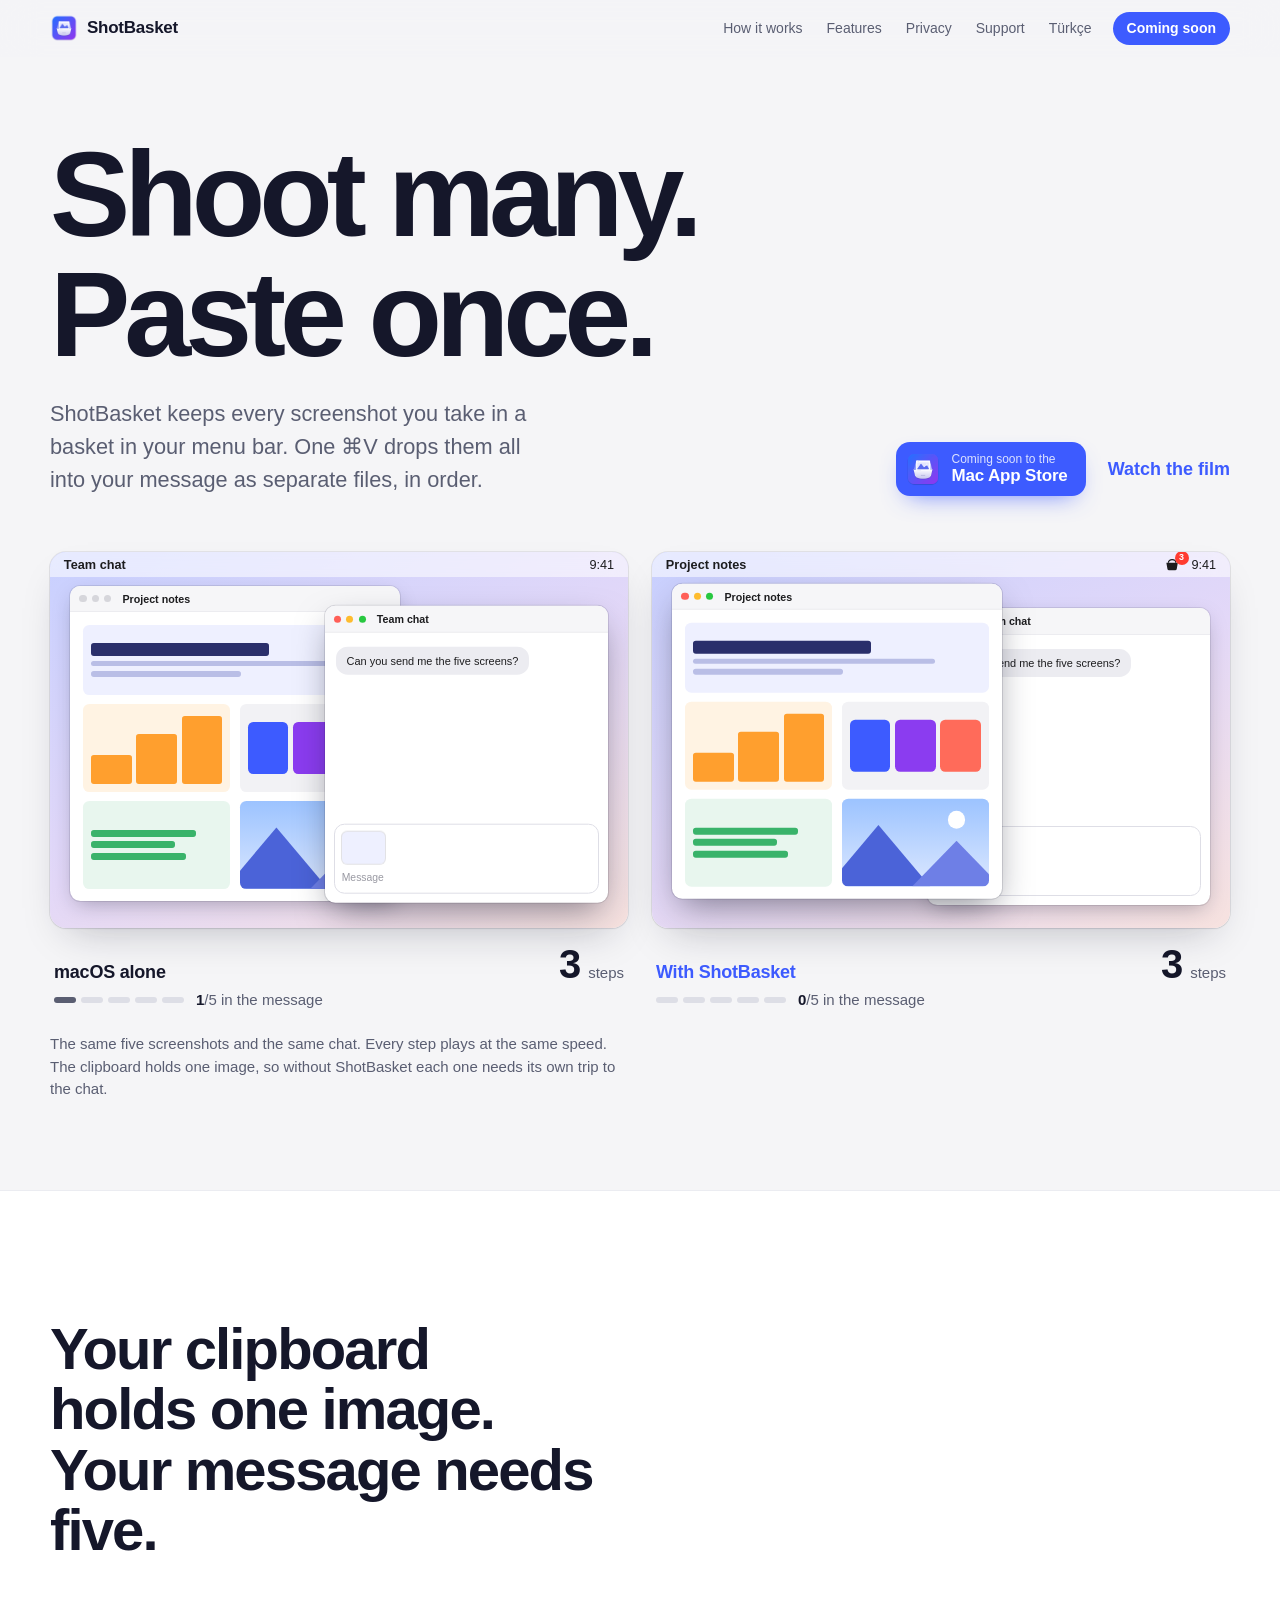
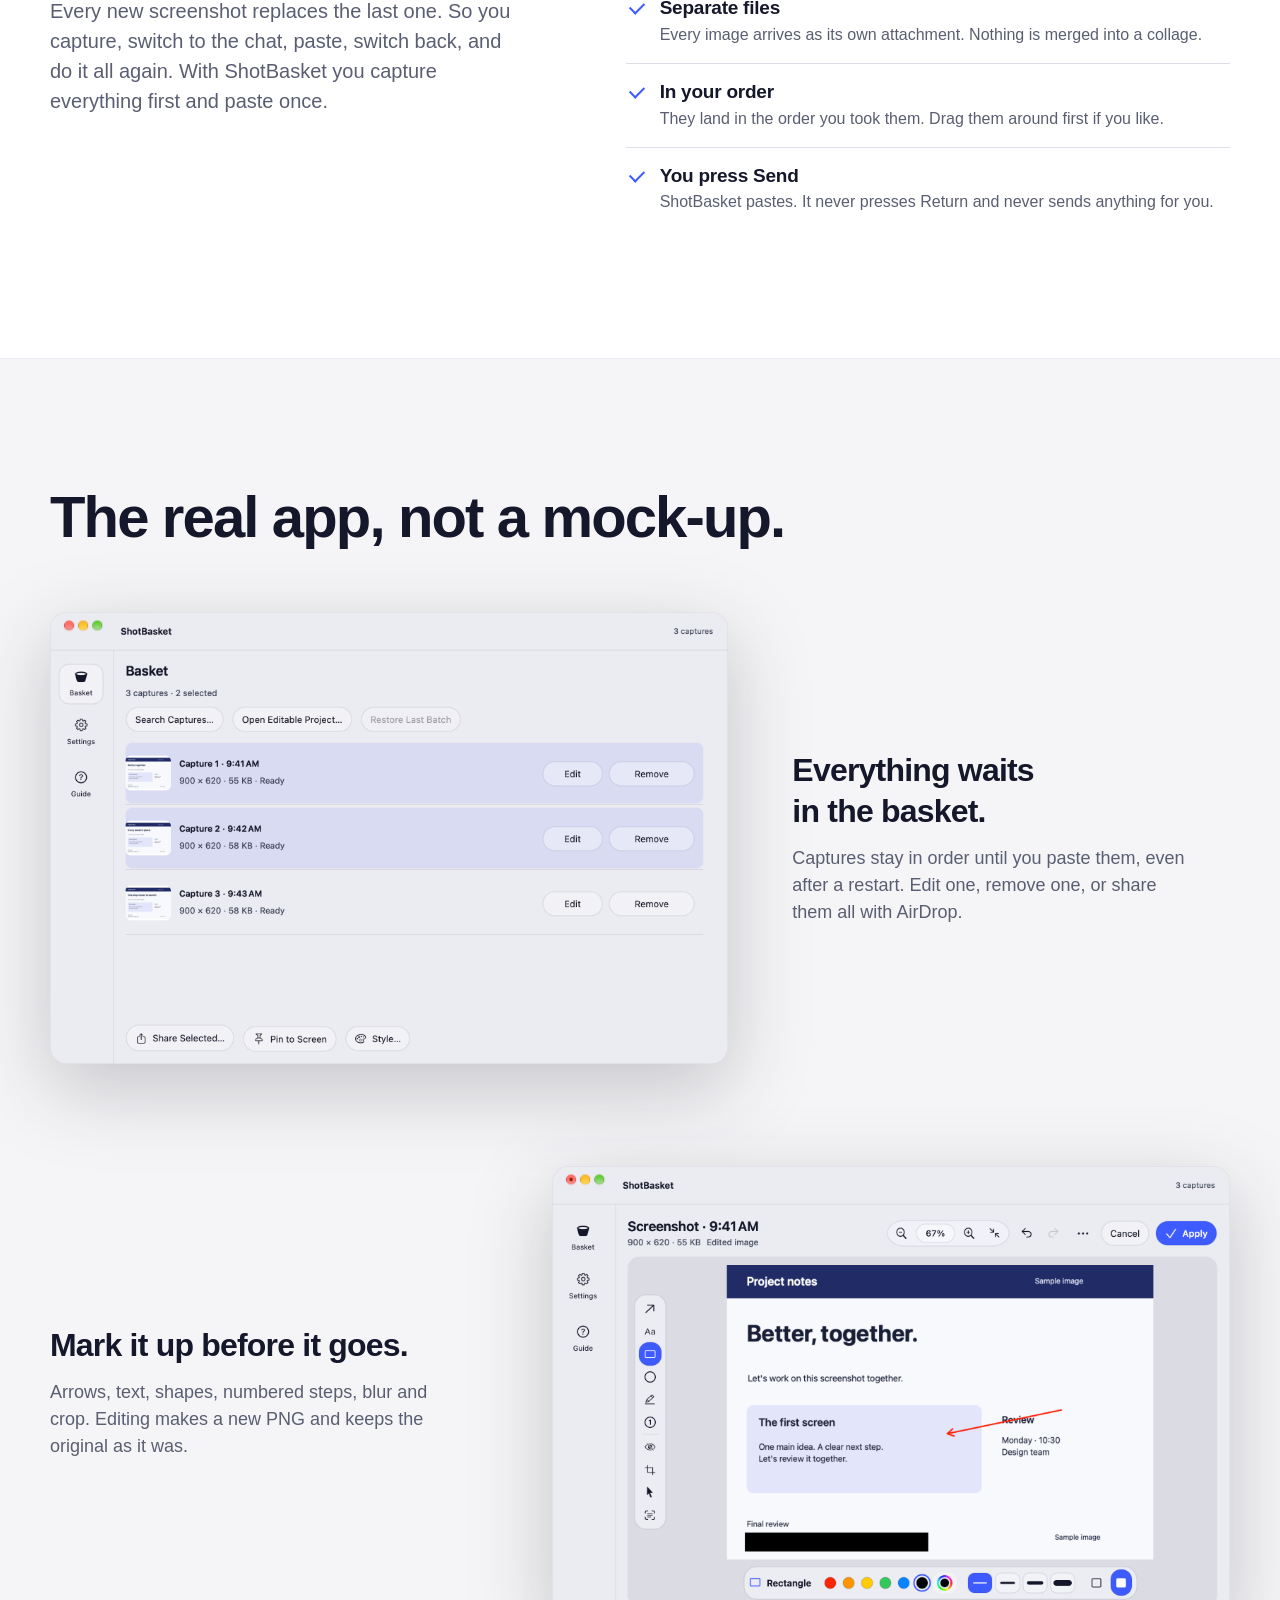
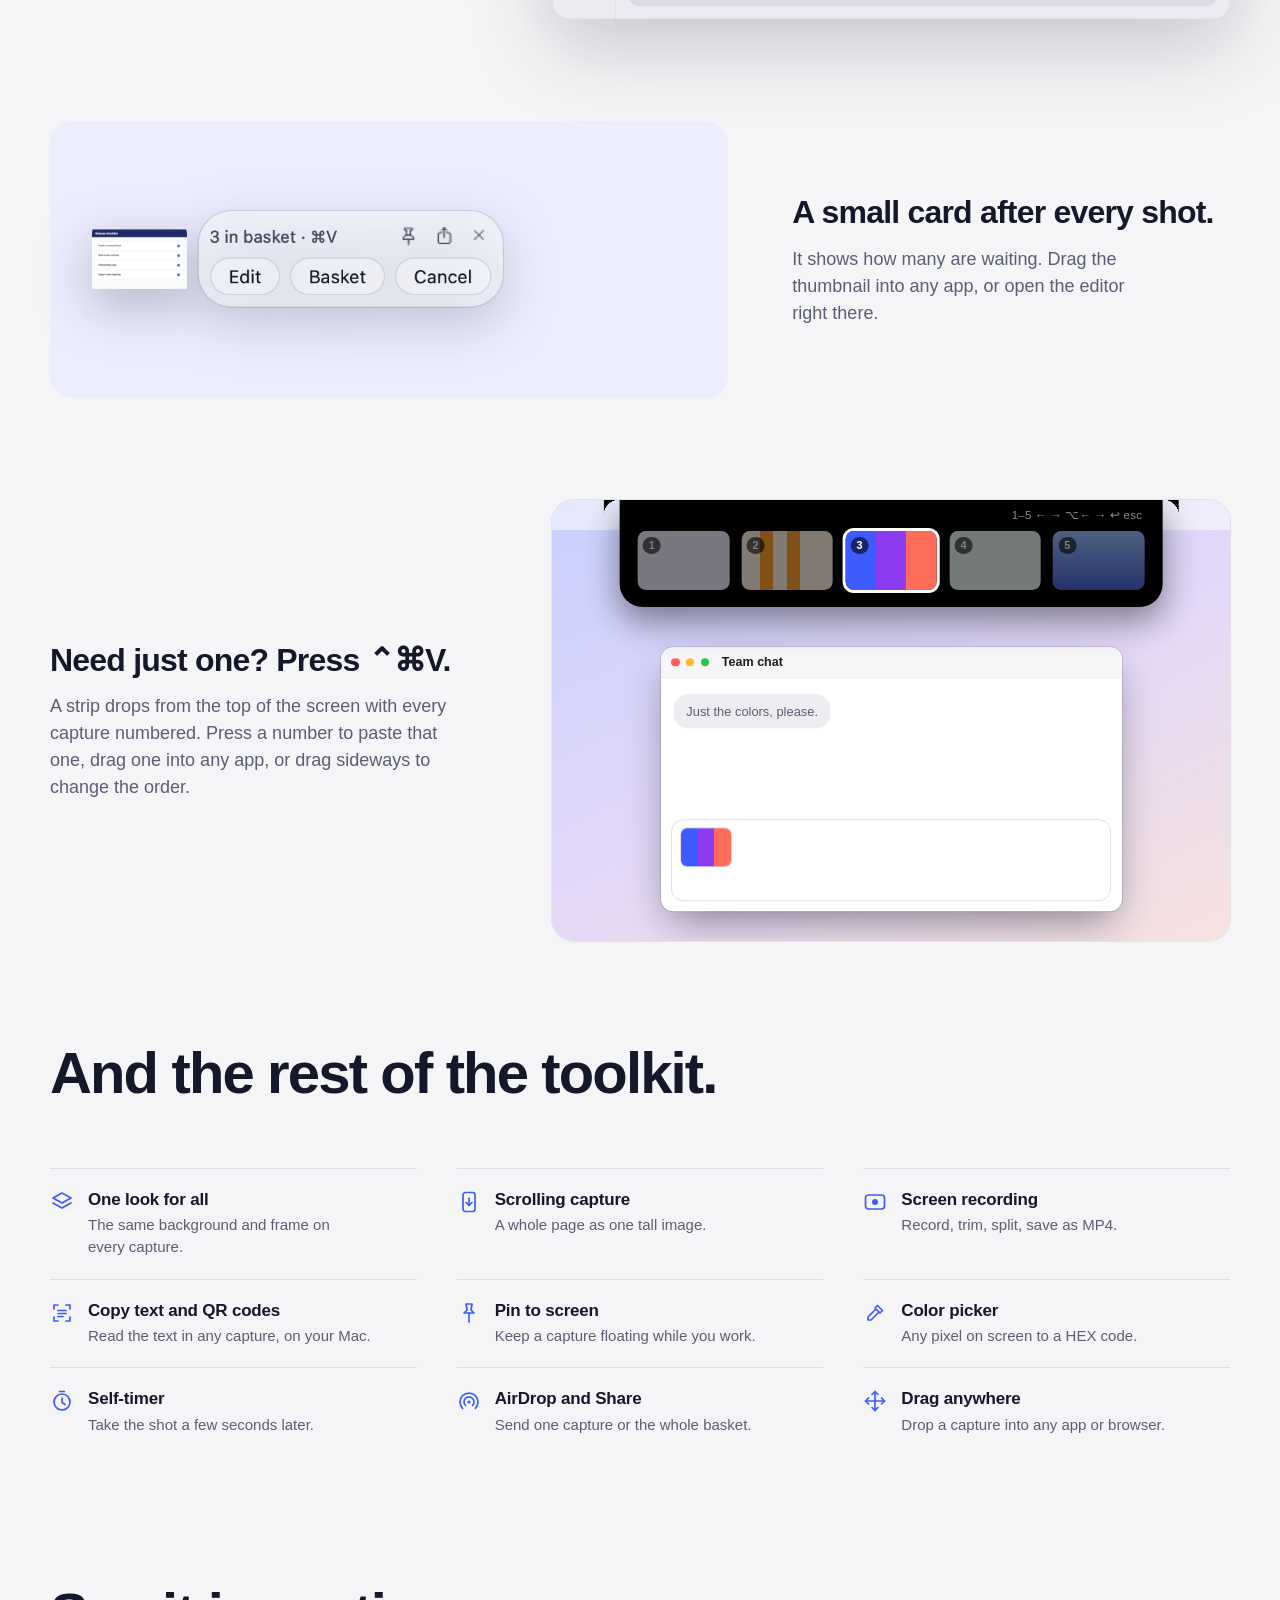
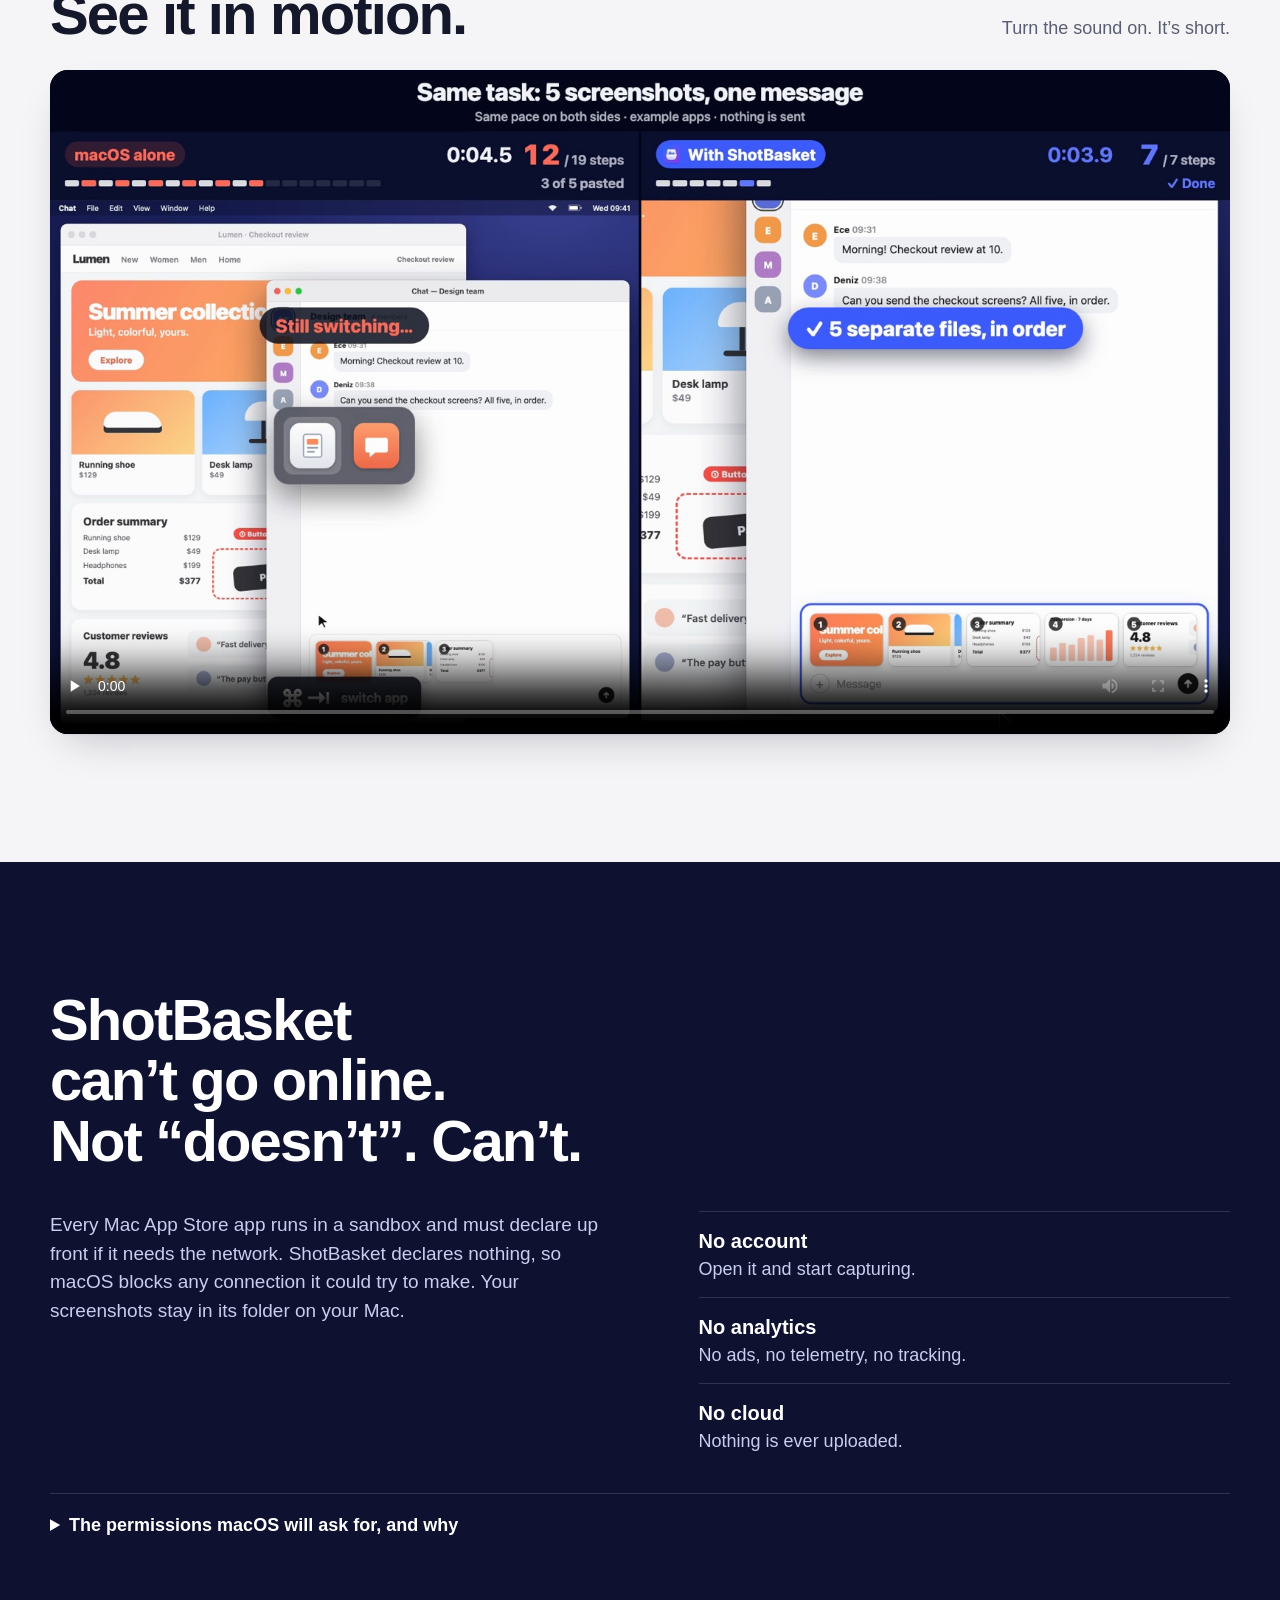
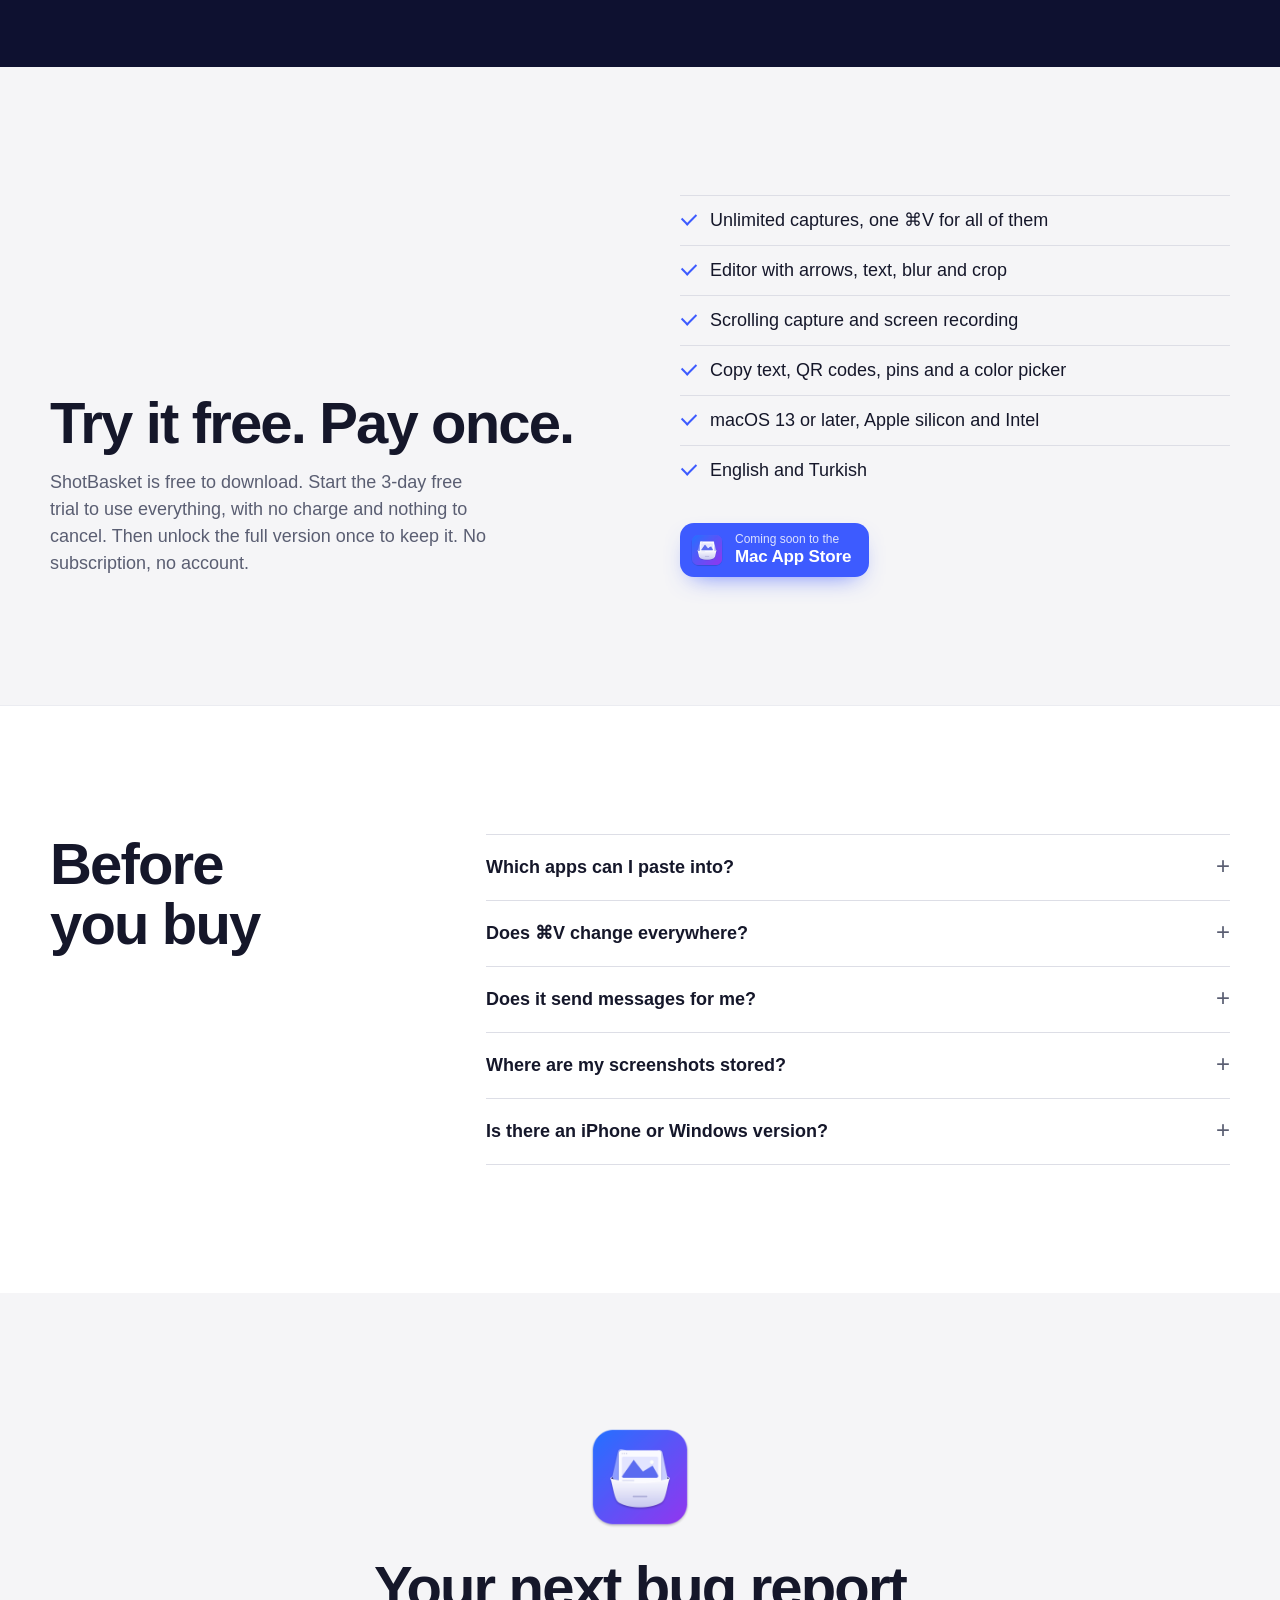
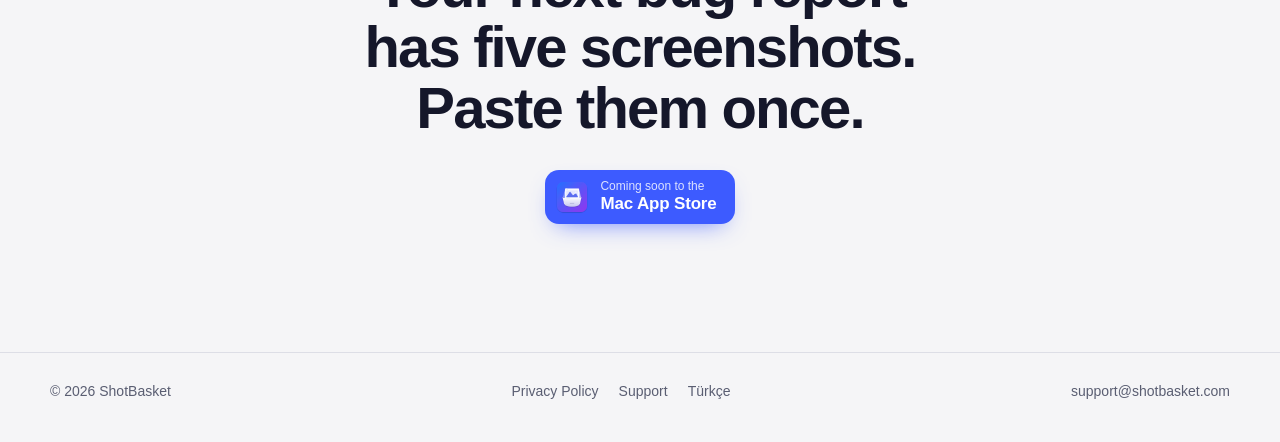
==== index.html @ b5633fd4 "Publish website from 78abded" ====
<!doctype html>
<html lang="en">
<head>
<meta charset="utf-8">
<meta name="viewport" content="width=device-width, initial-scale=1, viewport-fit=cover">
<title>ShotBasket for Mac</title>
<meta name="description" content="Collect screenshots on your Mac, then paste them all as separate files with one ⌘V.">
<meta name="theme-color" content="#F5F5F7">
<link rel="alternate" hreflang="en" href="https://shotbasket.com/">
<link rel="alternate" hreflang="tr" href="https://shotbasket.com/tr/">
<meta property="og:title" content="ShotBasket: shoot many, paste once">
<meta property="og:description" content="Collect screenshots on your Mac, then paste them all as separate files with one ⌘V.">
<meta property="og:image" content="https://shotbasket.com/assets/og-en.jpg">
<meta property="og:url" content="https://shotbasket.com/">
<meta name="twitter:card" content="summary_large_image">
<link rel="icon" href="assets/favicon.png">
<link rel="apple-touch-icon" href="assets/apple-touch-icon.png">
<link rel="stylesheet" href="assets/site.css">
<link rel="stylesheet" href="assets/race.css">
</head>
<body class="home">
<a class="skip" href="#main">Skip to content</a>
<header class="top">
  <div class="wrap">
    <a class="brand" href="./"><img src="assets/icon-256.png" alt="" width="30" height="30">ShotBasket</a>
    <nav aria-label="Main"><a class="opt" href="#race">How it works</a><a class="opt" href="#features">Features</a><a class="opt" href="#privacy">Privacy</a><a href="support.html">Support</a><a class="lang" href="tr/" hreflang="tr" lang="tr">Türkçe</a><a class="buy" href="#price">Coming soon</a></nav>
  </div>
</header>

<main id="main">
  <section class="hero">
    <div class="wrap hero-head">
      <h1><span>Shoot many.</span> <span>Paste once.</span></h1>
      <div class="hero-side">
        <p class="lede">ShotBasket keeps every screenshot you take in a basket in your menu bar. One ⌘V drops them all into your message as separate files, in order.</p>
        <div class="cta"><a class="store" href="#price"><img src="assets/icon-256.png" alt="" width="34" height="34"><span><small>Coming soon to the</small><b>Mac App Store</b></span></a><a class="film-link" href="#film" data-play-film>Watch the film</a></div>
      </div>
    </div>
    <div class="wrap">
      <div class="race" id="race" role="img" aria-label="Five screenshots into one message, side by side: macOS alone 19 steps, With ShotBasket 7 steps." data-strings="{&quot;steps&quot;: &quot;steps&quot;, &quot;in_msg&quot;: &quot;in the message&quot;, &quot;done&quot;: &quot;Done&quot;}">
      <div class="lane mac" data-side="mac">
        <div class="desk" aria-hidden="true">
          <div class="mbar"><b data-app>Project notes</b><span class="tray"><span>9:41</span></span></div>
          <div class="win src front"><div class="tb"><i></i><i></i><i></i><span>Project notes</span></div><div class="regions"><div class="rg r1"><i></i><i></i><i></i></div><div class="rg r2"><i></i><i></i><i></i></div><div class="rg r3"><i></i><i></i><i></i></div><div class="rg r4"><i></i><i></i><i></i></div><div class="rg r5"><i></i><i></i><i></i></div></div><span class="sel"></span></div>
          <div class="win chat"><div class="tb"><i></i><i></i><i></i><span>Team chat</span></div><p class="bub">Can you send me the five screens?</p><div class="comp"><div class="atts"></div><span class="ph">Message</span></div></div>
          <kbd class="hud"></kbd>
        </div>
        <div class="meta"><h3>macOS alone</h3><p class="cnt"><b>0</b> steps</p><p class="prog"><span class="dots"><i></i><i></i><i></i><i></i><i></i></span><span><b>0</b>/5 in the message</span></p></div>
      </div>
      <div class="lane sb" data-side="sb">
        <div class="desk" aria-hidden="true">
          <div class="mbar"><b data-app>Project notes</b><span class="tray"><span class="bk"><svg viewBox="0 0 24 24" aria-hidden="true"><path d="M3.5 8.5h17l-1.6 9.2a2.5 2.5 0 0 1-2.5 2.1H7.6a2.5 2.5 0 0 1-2.5-2.1z" fill="currentColor"/><path d="M6.5 8.5c0-2.6 2.5-4.5 5.5-4.5s5.5 1.9 5.5 4.5" fill="none" stroke="currentColor" stroke-width="1.8"/></svg><i>0</i></span><span>9:41</span></span></div>
          <div class="win src front"><div class="tb"><i></i><i></i><i></i><span>Project notes</span></div><div class="regions"><div class="rg r1"><i></i><i></i><i></i></div><div class="rg r2"><i></i><i></i><i></i></div><div class="rg r3"><i></i><i></i><i></i></div><div class="rg r4"><i></i><i></i><i></i></div><div class="rg r5"><i></i><i></i><i></i></div></div><span class="sel"></span></div>
          <div class="win chat"><div class="tb"><i></i><i></i><i></i><span>Team chat</span></div><p class="bub">Can you send me the five screens?</p><div class="comp"><div class="atts"></div><span class="ph">Message</span></div></div>
          <kbd class="hud"></kbd>
        </div>
        <div class="meta"><h3>With ShotBasket</h3><p class="cnt"><b>0</b> steps</p><p class="prog"><span class="dots"><i></i><i></i><i></i><i></i><i></i></span><span><b>0</b>/5 in the message</span></p></div>
      </div>
    </div>
    <div class="race-foot"><p>The same five screenshots and the same chat. Every step plays at the same speed. The clipboard holds one image, so without ShotBasket each one needs its own trip to the chat.</p><button type="button" class="replay" hidden>Play again</button></div>
    </div>
  </section>

  <section class="why" id="why">
    <div class="wrap">
      <h2>Your clipboard holds one image.<br>Your message needs five.</h2>
      <div class="why-body"><p class="intro">Every new screenshot replaces the last one. So you capture, switch to the chat, paste, switch back, and do it all again. With ShotBasket you capture everything first and paste once.</p><ul class="facts"><li><h3>Separate files</h3><p>Every image arrives as its own attachment. Nothing is merged into a collage.</p></li><li><h3>In your order</h3><p>They land in the order you took them. Drag them around first if you like.</p></li><li><h3>You press Send</h3><p>ShotBasket pastes. It never presses Return and never sends anything for you.</p></li></ul></div>
    </div>
  </section>

  <section class="app" id="features">
    <div class="wrap">
      <h2>The real app, not a mock-up.</h2>
      <div class="row row-basket"><figure><picture><source srcset="assets/ui/basket-en-dark.png" media="(prefers-color-scheme: dark)"><img src="assets/ui/basket-en.png" alt="The ShotBasket basket window with three captures" width="1920" height="1280" loading="lazy"></picture></figure><div><h3>Everything waits in the basket.</h3><p>Captures stay in order until you paste them, even after a restart. Edit one, remove one, or share them all with AirDrop.</p></div></div><div class="row row-editor"><figure><picture><source srcset="assets/ui/editor-en-dark.png" media="(prefers-color-scheme: dark)"><img src="assets/ui/editor-en.png" alt="The ShotBasket editor with a red arrow and a blacked-out line" width="1920" height="1280" loading="lazy"></picture></figure><div><h3>Mark it up before it goes.</h3><p>Arrows, text, shapes, numbered steps, blur and crop. Editing makes a new PNG and keeps the original as it was.</p></div></div><div class="row row-card"><figure><picture><source srcset="assets/ui/card-en-dark.png" media="(prefers-color-scheme: dark)"><img src="assets/ui/card-en.png" alt="The card ShotBasket shows after a capture" width="600" height="176" loading="lazy"></picture></figure><div><h3>A small card after every shot.</h3><p>It shows how many are waiting. Drag the thumbnail into any app, or open the editor right there.</p></div></div><div class="row row-notch"><figure><div class="notch-scene" aria-hidden="true"><div class="nbar"></div><div class="win chat front nchat"><div class="tb"><i></i><i></i><i></i><span>Team chat</span></div><p class="bub">Just the colors, please.</p><div class="comp"><div class="atts"><span class="att a3"></span></div><span class="ph">&nbsp;</span></div></div><div class="strip"><span class="hint">1–5 ← → ⌥← → ↩ esc</span><div class="nrow"><span class="nt n1"><b>1</b></span><span class="nt n2"><b>2</b></span><span class="nt n3"><b>3</b></span><span class="nt n4"><b>4</b></span><span class="nt n5"><b>5</b></span></div></div></div></figure><div><h3>Need just one? Press ⌃⌘V.</h3><p>A strip drops from the top of the screen with every capture numbered. Press a number to paste that one, drag one into any app, or drag sideways to change the order.</p></div></div>
      <h2 class="kit-h">And the rest of the toolkit.</h2>
      <ul class="kit"><li><svg viewBox="0 0 24 24" fill="none" stroke="currentColor" stroke-width="1.7" stroke-linecap="round" stroke-linejoin="round" aria-hidden="true"><path d="M12 3l9 5-9 5-9-5z"/><path d="M3 13l9 5 9-5"/></svg><div><h3>One look for all</h3><p>The same background and frame on every capture.</p></div></li><li><svg viewBox="0 0 24 24" fill="none" stroke="currentColor" stroke-width="1.7" stroke-linecap="round" stroke-linejoin="round" aria-hidden="true"><rect x="6" y="2.5" width="12" height="19" rx="2.5"/><path d="M12 8v7"/><path d="M9 12.5l3 3 3-3"/></svg><div><h3>Scrolling capture</h3><p>A whole page as one tall image.</p></div></li><li><svg viewBox="0 0 24 24" fill="none" stroke="currentColor" stroke-width="1.7" stroke-linecap="round" stroke-linejoin="round" aria-hidden="true"><rect x="2.5" y="5" width="19" height="14" rx="3"/><circle cx="12" cy="12" r="3" fill="currentColor" stroke="none"/></svg><div><h3>Screen recording</h3><p>Record, trim, split, save as MP4.</p></div></li><li><svg viewBox="0 0 24 24" fill="none" stroke="currentColor" stroke-width="1.7" stroke-linecap="round" stroke-linejoin="round" aria-hidden="true"><path d="M4 8V4h4"/><path d="M16 4h4v4"/><path d="M20 16v4h-4"/><path d="M8 20H4v-4"/><path d="M8 9.5h8"/><path d="M8 12.5h8"/><path d="M8 15.5h5"/></svg><div><h3>Copy text and QR codes</h3><p>Read the text in any capture, on your Mac.</p></div></li><li><svg viewBox="0 0 24 24" fill="none" stroke="currentColor" stroke-width="1.7" stroke-linecap="round" stroke-linejoin="round" aria-hidden="true"><path d="M9 3h6l-1 6 3 3H7l3-3z"/><path d="M12 12v9"/></svg><div><h3>Pin to screen</h3><p>Keep a capture floating while you work.</p></div></li><li><svg viewBox="0 0 24 24" fill="none" stroke="currentColor" stroke-width="1.7" stroke-linecap="round" stroke-linejoin="round" aria-hidden="true"><path d="M14.5 4.5l5 5-2.5 2.5-5-5z"/><path d="M12.5 8.5L5 16v3h3l7.5-7.5"/></svg><div><h3>Color picker</h3><p>Any pixel on screen to a HEX code.</p></div></li><li><svg viewBox="0 0 24 24" fill="none" stroke="currentColor" stroke-width="1.7" stroke-linecap="round" stroke-linejoin="round" aria-hidden="true"><circle cx="12" cy="13" r="8"/><path d="M12 9v4.5l3 2"/><path d="M9.5 2.5h5"/></svg><div><h3>Self-timer</h3><p>Take the shot a few seconds later.</p></div></li><li><svg viewBox="0 0 24 24" fill="none" stroke="currentColor" stroke-width="1.7" stroke-linecap="round" stroke-linejoin="round" aria-hidden="true"><circle cx="12" cy="13" r="1.6" fill="currentColor" stroke="none"/><path d="M8.5 16.5a5 5 0 1 1 7 0"/><path d="M5.6 19.4a9 9 0 1 1 12.8 0"/></svg><div><h3>AirDrop and Share</h3><p>Send one capture or the whole basket.</p></div></li><li><svg viewBox="0 0 24 24" fill="none" stroke="currentColor" stroke-width="1.7" stroke-linecap="round" stroke-linejoin="round" aria-hidden="true"><path d="M12 2.5v19"/><path d="M2.5 12h19"/><path d="M9 5.5l3-3 3 3"/><path d="M9 18.5l3 3 3-3"/><path d="M5.5 9l-3 3 3 3"/><path d="M18.5 9l3 3-3 3"/></svg><div><h3>Drag anywhere</h3><p>Drop a capture into any app or browser.</p></div></li></ul>
    </div>
  </section>

  <section class="film" id="film">
    <div class="wrap">
      <div class="film-head"><h2>See it in motion.</h2><p>Turn the sound on. It’s short.</p></div>
      <div class="screen"><video controls playsinline preload="none" poster="assets/video/poster-en.jpg"><source src="assets/video/promo-en.mp4" type="video/mp4"></video></div>
    </div>
  </section>

  <section class="privacy" id="privacy">
    <div class="wrap">
      <h2>ShotBasket can’t go online.<br>Not “doesn’t”. Can’t.</h2>
      <div class="privacy-body"><p>Every Mac App Store app runs in a sandbox and must declare up front if it needs the network. ShotBasket declares nothing, so macOS blocks any connection it could try to make. Your screenshots stay in its folder on your Mac.</p><ul><li><b>No account</b>Open it and start capturing.</li><li><b>No analytics</b>No ads, no telemetry, no tracking.</li><li><b>No cloud</b>Nothing is ever uploaded.</li></ul>
      <details class="perms"><summary>The permissions macOS will ask for, and why</summary><dl><div><dt>Screen Recording</dt><dd>To take screenshots and screen recordings. Newer macOS versions call it Screen &amp; System Audio Recording.</dd></div><div><dt>Accessibility</dt><dd>For the capture shortcuts and for pasting the basket with ⌘V. On macOS 27 it is called Device Control and Data Access.</dd></div><div><dt>Microphone (optional)</dt><dd>Only if you want your voice in a screen recording.</dd></div></dl></details></div>
    </div>
  </section>

  <section class="price" id="price">
    <div class="wrap">
      <div class="price-main"><h2>Try it free. Pay once.</h2><p>ShotBasket is free to download. Start the 3-day free trial to use everything, with no charge and nothing to cancel. Then unlock the full version once to keep it. No subscription, no account.</p></div>
      <div class="price-side"><ul><li>Unlimited captures, one ⌘V for all of them</li><li>Editor with arrows, text, blur and crop</li><li>Scrolling capture and screen recording</li><li>Copy text, QR codes, pins and a color picker</li><li>macOS 13 or later, Apple silicon and Intel</li><li>English and Turkish</li></ul><a class="store" href="#main"><img src="assets/icon-256.png" alt="" width="34" height="34"><span><small>Coming soon to the</small><b>Mac App Store</b></span></a></div>
    </div>
  </section>

  <section class="faq">
    <div class="wrap">
      <h2>Before you buy</h2>
      <div class="qs"><details><summary>Which apps can I paste into?</summary><p>Any app or web page that accepts files when you paste: mail, chat apps, notes, issue trackers and most upload fields. Each app decides how it shows the files.</p></details><details><summary>Does ⌘V change everywhere?</summary><p>Only while screenshots are waiting in the basket. When the basket is empty, or when you pause ShotBasket from the menu bar, ⌘V is the normal Mac paste.</p></details><details><summary>Does it send messages for me?</summary><p>No. ShotBasket pastes the files into the field you clicked. It never presses Return and never sends anything.</p></details><details><summary>Where are my screenshots stored?</summary><p>In ShotBasket’s own folder on your Mac. A capture that leaves the basket is deleted after the delay you choose, never sooner than ten minutes. Turn on Save Screenshots to Folder to keep permanent copies.</p></details><details><summary>Is there an iPhone or Windows version?</summary><p>No. ShotBasket is made for the Mac.</p></details></div>
    </div>
  </section>

  <section class="end">
    <div class="wrap">
      <img src="assets/icon-512.png" alt="" width="96" height="96">
      <h2>Your next bug report has five screenshots. Paste them once.</h2>
      <a class="store" href="#price"><img src="assets/icon-256.png" alt="" width="34" height="34"><span><small>Coming soon to the</small><b>Mac App Store</b></span></a>
    </div>
  </section>
</main>

<footer>
  <div class="wrap">
    <span>© 2026 ShotBasket</span>
    <nav aria-label="Footer"><a href="privacy.html">Privacy Policy</a><a href="support.html">Support</a><a href="tr/" hreflang="tr" lang="tr">Türkçe</a></nav>
    <span class="mail">support@shotbasket.com</span>
  </div>
</footer>
<script src="assets/site.js"></script>
<!-- Cloudflare Web Analytics: cookieless visit counts for shotbasket.com only (the app makes no network connections). --><script type='module' src='https://static.cloudflareinsights.com/beacon.min.js' data-cf-beacon='{"token": "ce210151caec4ec6bde73e7bf7ab0411"}'></script>
</body>
</html>
---- assets/site.css ----
/* ShotBasket site. macOS-native: system type, window-gray paper, one indigo accent. The race is the loud part; the rest stays quiet. */
:root {
  --paper: #F5F5F7; --white: #FFFFFF; --raised: #FFFFFF; --line: #DDDEE6; --line-2: #EBECF1;
  --ink: #15172A; --ink-2: #5A5E72; --indigo: #3D5BFF; --indigo-2: #2B45E0; --violet: #8B3CF0; --coral: #E5483B; --green-ok: #1F9D55;
  --tint: #ECEEFF; --night: #0E1130; --night-ink: #C9CDF0;
  --shadow: 0 1px 2px rgba(21,23,42,.06), 0 18px 40px -18px rgba(21,23,42,.28);
  --font: -apple-system, BlinkMacSystemFont, "SF Pro Text", "Segoe UI", Roboto, "Helvetica Neue", Arial, sans-serif;
  --display: -apple-system, BlinkMacSystemFont, "SF Pro Display", "Segoe UI", Roboto, "Helvetica Neue", Arial, sans-serif;
  color-scheme: light dark;
}
@media (prefers-color-scheme: dark) {
  :root:not([data-theme="light"]) {
    --paper: #0F1020; --white: #15172B; --raised: #1B1E36; --line: #2C2F4A; --line-2: #22253D;
    --ink: #F2F3FA; --ink-2: #A3A7C2; --indigo: #6177FF; --indigo-2: #7A8CFF; --tint: #1E2350; --night: #090B22; --night-ink: #B9BEE6;
    --shadow: 0 1px 2px rgba(0,0,0,.4), 0 18px 40px -18px rgba(0,0,0,.7);
  }
}
:root[data-theme="dark"] {
  --paper: #0F1020; --white: #15172B; --raised: #1B1E36; --line: #2C2F4A; --line-2: #22253D;
  --ink: #F2F3FA; --ink-2: #A3A7C2; --indigo: #6177FF; --indigo-2: #7A8CFF; --tint: #1E2350; --night: #090B22; --night-ink: #B9BEE6;
}
* { box-sizing: border-box; }
html { scroll-behavior: smooth; -webkit-text-size-adjust: 100%; }
body { margin: 0; background: var(--paper); color: var(--ink); font: 400 18px/1.5 var(--font); -webkit-font-smoothing: antialiased; }
img, video { display: block; max-width: 100%; height: auto; }
a { color: inherit; }
h1, h2, h3 { margin: 0; font-family: var(--display); text-wrap: balance; }
h2 { font-size: clamp(34px, 4.6vw, 58px); line-height: 1.04; letter-spacing: -.032em; font-weight: 700; }
h3 { font-size: 19px; line-height: 1.3; letter-spacing: -.012em; font-weight: 650; }
p { margin: 0; text-wrap: pretty; }
kbd { font: inherit; }
:focus-visible { outline: 3px solid var(--indigo); outline-offset: 3px; border-radius: 8px; }
.wrap { width: min(1180px, 100% - 32px); margin-inline: auto; }
.skip { position: absolute; left: -999px; top: 8px; background: var(--ink); color: var(--paper); padding: 8px 14px; border-radius: 8px; z-index: 50; }
.skip:focus { left: 16px; }
section { padding: clamp(72px, 10vw, 128px) 0; }

/* Header: a quiet toolbar */
.top { position: sticky; top: 0; z-index: 20; background: color-mix(in srgb, var(--paper) 82%, transparent); backdrop-filter: saturate(1.6) blur(18px); -webkit-backdrop-filter: saturate(1.6) blur(18px); border-bottom: 1px solid transparent; transition: border-color .2s; }
.top.scrolled { border-bottom-color: var(--line); }
.top .wrap { display: flex; align-items: center; justify-content: space-between; height: 56px; gap: 16px; }
.brand { display: flex; align-items: center; gap: 9px; font: 650 17px var(--display); letter-spacing: -.015em; text-decoration: none; }
.brand img { width: 28px; height: 28px; }
.top nav { display: flex; align-items: center; gap: 2px; font-size: 14px; }
.top nav a { text-decoration: none; padding: 6px 11px; border-radius: 8px; color: var(--ink-2); }
.top nav a:hover, .top nav a[aria-current] { color: var(--ink); background: var(--line-2); }
.top nav .buy { background: var(--indigo); color: #fff; font-weight: 600; margin-left: 8px; padding-inline: 14px; border-radius: 999px; white-space: nowrap; }
.top nav .buy:hover { background: var(--indigo-2); color: #fff; }

/* Store button: the one filled control on the page */
.store { display: inline-flex; align-items: center; gap: 10px; background: var(--indigo); color: #fff; text-decoration: none; padding: 9px 18px 9px 9px; border-radius: 14px; box-shadow: 0 10px 24px -12px color-mix(in srgb, var(--indigo) 80%, transparent); transition: background .15s, transform .15s; }
.store:hover { background: var(--indigo-2); transform: translateY(-1px); }
.store img { width: 36px; height: 36px; }
.store span { display: grid; line-height: 1.15; text-align: left; }
.store small { font-size: 12px; opacity: .82; }
.store b { font-size: 17px; font-weight: 650; letter-spacing: -.01em; }
.store em { font-style: normal; font-weight: 700; background: rgba(255,255,255,.18); padding: 6px 10px; border-radius: 9px; margin-left: 6px; }

/* Hero */
.hero { padding: clamp(40px, 6vw, 80px) 0 clamp(56px, 7vw, 96px); }
.hero-head { display: grid; grid-template-columns: 1fr auto; gap: 24px 56px; align-items: end; margin-bottom: clamp(32px, 4.5vw, 56px); }
.hero h1 { grid-column: 1 / -1; font-size: clamp(56px, 9.4vw, 136px); line-height: 1.0; letter-spacing: -.05em; font-weight: 800; }
.hero h1 span { display: block; }
.hero-side { display: contents; }
.lede { font-size: clamp(18px, 1.7vw, 22px); color: var(--ink-2); max-width: 40ch; }
.cta { display: flex; flex-wrap: wrap; align-items: center; justify-content: flex-end; gap: 14px 22px; }
.film-link { font-weight: 600; color: var(--indigo); text-decoration: none; }
.film-link:hover { text-decoration: underline; }

/* Why */
.why { background: var(--white); border-block: 1px solid var(--line-2); }
.why h2 { max-width: 20ch; }
.why-body { display: grid; grid-template-columns: 1fr 1.2fr; gap: 32px 72px; margin-top: 36px; }
.why .intro { font-size: 20px; color: var(--ink-2); max-width: 42ch; }
.facts { list-style: none; margin: 0; padding: 0; }
.facts li { padding: 16px 0 16px 34px; border-top: 1px solid var(--line); position: relative; }
.facts li:first-child { border-top: 0; padding-top: 0; }
.facts li::before { content: ""; position: absolute; left: 4px; top: 22px; width: 12px; height: 7px; border-left: 2.5px solid var(--indigo); border-bottom: 2.5px solid var(--indigo); transform: rotate(-45deg); }
.facts li:first-child::before { top: 6px; }
.facts p { color: var(--ink-2); font-size: 16px; margin-top: 2px; }

/* App rows */
.app h2 { margin-bottom: clamp(36px, 5vw, 64px); }
.row { display: grid; grid-template-columns: 1.55fr 1fr; gap: 28px 64px; align-items: center; margin-bottom: clamp(56px, 8vw, 104px); }
.row:nth-of-type(even) { grid-template-columns: 1fr 1.55fr; }
.row:nth-of-type(even) figure { order: 2; }
.row figure { margin: 0; }
.row img { border-radius: 12px; filter: drop-shadow(0 24px 40px rgba(21,23,42,.22)); }
.row-card figure { background: var(--tint); border-radius: 22px; padding: clamp(40px, 6vw, 84px) 24px; display: grid; place-items: center; }
.row-card img { width: min(100%, 420px); border-radius: 0; filter: drop-shadow(0 16px 26px rgba(21,23,42,.28)); }
.row h3 { font-size: clamp(24px, 2.5vw, 32px); letter-spacing: -.025em; font-weight: 700; margin-bottom: 12px; }
.row p { color: var(--ink-2); max-width: 40ch; }
.kit-h { margin: clamp(24px, 4vw, 48px) 0 32px; }
.kit { list-style: none; padding: 0; margin: 0; display: grid; grid-template-columns: repeat(3, 1fr); column-gap: 40px; }
.kit li { display: flex; gap: 14px; padding: 20px 0; border-top: 1px solid var(--line); }
.kit svg { flex: none; width: 24px; height: 24px; color: var(--indigo); margin-top: 1px; }
.kit h3 { font-size: 17px; margin-bottom: 3px; }
.kit p { font-size: 15px; color: var(--ink-2); }

/* Film */
.film { padding-top: 0; }
.film-head { display: flex; flex-wrap: wrap; justify-content: space-between; align-items: baseline; gap: 12px 32px; margin-bottom: 26px; }
.film-head p { color: var(--ink-2); }
.screen { border-radius: 18px; overflow: hidden; background: #0B0D22; box-shadow: var(--shadow); }
.screen video { width: 100%; aspect-ratio: 16 / 9; }

/* Privacy: the one dark band */
.privacy { background: var(--night); color: var(--night-ink); }
.privacy h2 { color: #fff; max-width: 22ch; }
.privacy-body { display: grid; grid-template-columns: 1.1fr 1fr; gap: 24px 64px; margin-top: 40px; }
.privacy-body > p { font-size: 19px; max-width: 52ch; }
.privacy ul { list-style: none; padding: 0; margin: 0; }
.privacy li { padding: 14px 0; border-top: 1px solid rgba(255,255,255,.14); }
.privacy li b { display: block; color: #fff; font-size: 20px; font-weight: 650; }
.perms { grid-column: 1 / -1; border-top: 1px solid rgba(255,255,255,.14); padding-top: 18px; }
.perms summary { cursor: pointer; font-weight: 650; color: #fff; }
.perms dl { display: grid; grid-template-columns: repeat(3, 1fr); gap: 24px; margin: 20px 0 0; }
.perms dt { font-weight: 650; color: #fff; }
.perms dd { margin: 4px 0 0; font-size: 15px; }

/* Price */
.price .wrap { display: grid; grid-template-columns: 1fr 1fr; gap: 40px 80px; align-items: end; }
.amount { font: 800 clamp(96px, 15vw, 196px)/.85 var(--display); letter-spacing: -.06em; color: var(--indigo); margin-bottom: 20px; }
.price-main h2 { margin-bottom: 16px; }
.price-main p:last-child { color: var(--ink-2); max-width: 44ch; }
.price-side ul { list-style: none; padding: 0; margin: 0 0 28px; }
.price-side li { padding: 11px 0 11px 30px; border-top: 1px solid var(--line); position: relative; }
.price-side li::before { content: ""; position: absolute; left: 2px; top: 17px; width: 12px; height: 7px; border-left: 2.5px solid var(--indigo); border-bottom: 2.5px solid var(--indigo); transform: rotate(-45deg); }
.fine { font-size: 14px; color: var(--ink-2); margin-top: 14px; }

/* FAQ */
.faq { background: var(--white); border-top: 1px solid var(--line-2); }
.faq .wrap { display: grid; grid-template-columns: 1fr 2fr; gap: 32px 64px; }
.qs details { border-top: 1px solid var(--line); }
.qs details:last-child { border-bottom: 1px solid var(--line); }
.qs summary { cursor: pointer; list-style: none; display: flex; justify-content: space-between; gap: 16px; padding: 19px 0; font-weight: 650; font-size: 18px; }
.qs summary::-webkit-details-marker { display: none; }
.qs summary::after { content: "+"; font-weight: 400; font-size: 24px; line-height: 1; color: var(--ink-2); transition: transform .2s; }
.qs details[open] summary::after { transform: rotate(45deg); }
.qs details p { padding: 0 0 20px; color: var(--ink-2); max-width: 62ch; }

/* End */
.end { text-align: center; }
.end .wrap > img { width: 112px; height: 112px; margin: 0 auto 24px; }
.end h2 { max-width: 20ch; margin: 0 auto 32px; }

/* Footer */
footer { border-top: 1px solid var(--line); padding: 28px 0 40px; font-size: 14px; color: var(--ink-2); }
footer .wrap { display: flex; flex-wrap: wrap; gap: 12px 28px; align-items: center; justify-content: space-between; }
footer nav { display: flex; gap: 20px; }
footer a { text-decoration: none; } footer a:hover { color: var(--ink); text-decoration: underline; }

/* Privacy and support pages */
.doc { padding: 56px 0 96px; }
.doc .wrap { max-width: 760px; }
.doc h1 { font-size: clamp(40px, 6vw, 64px); letter-spacing: -.045em; line-height: 1; font-weight: 800; }
.doc h2 { font-size: 26px; letter-spacing: -.02em; margin: 44px 0 10px; }
.doc h3 { margin: 28px 0 6px; }
.doc p, .doc li { color: var(--ink-2); }
.doc p + p { margin-top: 12px; }
.doc ul { padding-left: 22px; } .doc li { margin: 8px 0; }
.doc a { color: var(--indigo); }
.updated { margin-top: 14px; font-size: 17px; }
.summary { background: var(--tint); border-radius: 16px; padding: 20px 24px; margin-top: 28px; }
.summary p, .summary li { color: var(--ink); }
.contact { margin: 22px 0; }
.contact code { font: 600 19px var(--font); background: var(--white); border: 1px solid var(--line); padding: 10px 16px; border-radius: 12px; display: inline-block; }

@media (max-width: 900px) {
  .hero-head, .why-body, .row, .row:nth-of-type(even), .privacy-body, .price .wrap, .faq .wrap { grid-template-columns: 1fr; }
  .row:nth-of-type(even) figure { order: 0; }
  .cta { justify-content: flex-start; }
  .kit { grid-template-columns: 1fr 1fr; }
  .perms dl { grid-template-columns: 1fr; }
}
@media (max-width: 640px) {
  body { font-size: 17px; }
  .top nav .opt, .top nav .lang { display: none; }
  .kit { grid-template-columns: 1fr; }
}
@media (prefers-reduced-motion: reduce) { html { scroll-behavior: auto; } * { transition: none !important; animation: none !important; } }
---- assets/race.css ----
/* The race: two small Macs doing the same job. Sizes are in container units so each desk scales as one picture. */
.race { display: grid; grid-template-columns: 1fr 1fr; gap: clamp(14px, 2vw, 24px); }
.lane { min-width: 0; }
.desk { container-type: inline-size; position: relative; aspect-ratio: 16 / 10.4; border-radius: 16px; overflow: hidden;
  background: linear-gradient(155deg, #C8D0FF 0%, #E3D8F8 52%, #F7E2DF 100%); box-shadow: var(--shadow), 0 0 0 1px rgba(21,23,42,.08); }
.mbar { position: absolute; inset: 0 0 auto; height: 4.4cqw; display: flex; align-items: center; justify-content: space-between; padding: 0 2.4cqw;
  font-size: 2.2cqw; color: #1d1d1f; background: rgba(255,255,255,.55); backdrop-filter: blur(10px); z-index: 5; }
.mbar b { font-weight: 650; }
.tray { display: flex; align-items: center; gap: 2cqw; }
.bk { position: relative; display: inline-flex; color: #1d1d1f; }
.bk svg { width: 2.8cqw; height: 2.8cqw; }
.bk i { position: absolute; right: -1.5cqw; top: -1cqw; min-width: 2.4cqw; height: 2.4cqw; padding: 0 .5cqw; border-radius: 2cqw; background: #FF3B30; color: #fff;
  font: 700 1.55cqw/2.4cqw var(--font); font-style: normal; text-align: center; transform: scale(0); transition: transform .2s; }
.bk i.on { transform: scale(1); }
.bk i.pop { animation: pop .32s; }
@keyframes pop { 40% { transform: scale(1.45); } }

.win { position: absolute; background: #fff; border-radius: 1.8cqw; overflow: hidden; z-index: 2; box-shadow: 0 1.2cqw 3.6cqw -1cqw rgba(21,23,42,.35), 0 0 0 1px rgba(21,23,42,.1);
  transition: transform .22s ease, box-shadow .22s; }
.win.front { z-index: 3; transform: translateY(-.4cqw); box-shadow: 0 2.4cqw 6cqw -1.4cqw rgba(21,23,42,.5), 0 0 0 1px rgba(21,23,42,.12); }
.src { left: 3.5%; top: 9%; width: 57%; height: 84%; }
.chat { right: 3.5%; top: 15%; width: 49%; height: 79%; }
.tb { height: 4.6cqw; display: flex; align-items: center; gap: .9cqw; padding: 0 1.6cqw; border-bottom: 1px solid #ececf0; background: #f6f6f8; font-size: 1.85cqw; color: #6e6e73; }
.tb i { width: 1.25cqw; height: 1.25cqw; border-radius: 50%; background: #d6d6db; }
.front .tb i:nth-child(1) { background: #FF5F57; } .front .tb i:nth-child(2) { background: #FEBC2E; } .front .tb i:nth-child(3) { background: #28C840; }
.tb span { margin-left: 1cqw; font-weight: 600; color: #1d1d1f; }

/* Sample page with five things worth capturing */
.regions { position: absolute; inset: 4.6cqw 0 0; padding: 2.2cqw; display: grid; grid-template-columns: 1fr 1fr; grid-template-rows: .8fr 1fr 1fr; gap: 1.6cqw; }
.rg { position: relative; border-radius: 1.1cqw; overflow: hidden; padding: 1.4cqw; display: flex; gap: .8cqw; transition: box-shadow .1s; }
.rg i { display: block; border-radius: .5cqw; }
.r1 { grid-column: 1 / -1; background: #EEF0FF; flex-direction: column; justify-content: center; }
.r1 i:nth-child(1) { width: 62%; height: 2.2cqw; background: #2A2F6B; } .r1 i:nth-child(2) { width: 84%; height: 1cqw; background: #B9BEE6; } .r1 i:nth-child(3) { width: 52%; height: 1cqw; background: #B9BEE6; }
.r2 { background: #FFF3E3; align-items: flex-end; } .r2 i { flex: 1; background: #FF9F2E; }
.r2 i:nth-child(1) { height: 40%; } .r2 i:nth-child(2) { height: 70%; } .r2 i:nth-child(3) { height: 95%; }
.r3 { background: #F2F2F5; align-items: center; } .r3 i { flex: 1; height: 72%; border-radius: .9cqw; }
.r3 i:nth-child(1) { background: #3D5BFF; } .r3 i:nth-child(2) { background: #8B3CF0; } .r3 i:nth-child(3) { background: #FF6B5A; }
.r4 { background: #E8F6EE; flex-direction: column; justify-content: center; } .r4 i { height: 1.2cqw; background: #39B36A; }
.r4 i:nth-child(1) { width: 80%; } .r4 i:nth-child(2) { width: 64%; } .r4 i:nth-child(3) { width: 72%; }
.r5 { background: linear-gradient(#9CC3FF, #DCE8FF); } .r5 i { position: absolute; bottom: 0; border-radius: 0; }
.r5 i:nth-child(1) { left: -10%; width: 70%; height: 70%; background: #4B63D8; clip-path: polygon(0 100%, 50% 0, 100% 100%); }
.r5 i:nth-child(2) { right: -8%; width: 60%; height: 52%; background: #6E7FE6; clip-path: polygon(0 100%, 50% 0, 100% 100%); }
.r5 i:nth-child(3) { right: 16%; top: 14%; width: 3cqw; height: 3cqw; border-radius: 50%; background: #fff; }
.rg.snap { animation: snap .45s ease-out; }
@keyframes snap { 0% { box-shadow: 0 0 0 .4cqw #3D5BFF, inset 0 0 0 999px rgba(255,255,255,.85); } 100% { box-shadow: 0 0 0 .4cqw rgba(61,91,255,0), inset 0 0 0 999px rgba(255,255,255,0); } }

/* Chat */
.bub { position: absolute; left: 2cqw; top: 7cqw; max-width: 78%; background: #ECECF1; color: #1d1d1f; border-radius: 2cqw; padding: 1.2cqw 1.8cqw; font-size: 1.9cqw; line-height: 1.35; }
.comp { position: absolute; left: 1.6cqw; right: 1.6cqw; bottom: 1.6cqw; border: 1px solid #dedee6; border-radius: 1.8cqw; padding: 1.2cqw; }
.atts { display: flex; gap: .9cqw; min-height: 5.6cqw; }
.att { width: 7.4cqw; height: 5.6cqw; border-radius: .9cqw; box-shadow: 0 0 0 1px rgba(21,23,42,.12); animation: drop .32s cubic-bezier(.2,1.4,.4,1) both; }
.att.a1 { background: #EEF0FF; } .att.a2 { background: linear-gradient(90deg, #FFF3E3 20%, #FF9F2E 20% 34%, #FFF3E3 34% 50%, #FF9F2E 50% 64%, #FFF3E3 64%); }
.att.a3 { background: linear-gradient(90deg, #3D5BFF 33%, #8B3CF0 33% 66%, #FF6B5A 66%); } .att.a4 { background: #E8F6EE; box-shadow: inset 0 -1.6cqw 0 #BFE6CF, 0 0 0 1px rgba(21,23,42,.12); }
.att.a5 { background: linear-gradient(#9CC3FF, #4B63D8); }
@keyframes drop { from { transform: translateY(-3cqw) scale(.6); opacity: 0; } }
.ph { display: block; margin-top: 1cqw; font-size: 1.8cqw; color: #9a9aa3; }

/* Keystroke shown on screen, like a presentation overlay */
.hud { position: absolute; left: 31%; bottom: 3.5%; z-index: 6; transform: translate(-50%, 1cqw); opacity: 0; transition: opacity .12s, transform .12s;
  background: rgba(21,23,42,.86); color: #fff; font: 600 3cqw/1 var(--font); padding: 1.3cqw 2.2cqw; border-radius: 1.6cqw; white-space: nowrap; }
.hud.on { opacity: 1; transform: translate(-50%, 0); }

/* Score under each desk */
.meta { display: grid; grid-template-columns: 1fr auto; align-items: baseline; gap: 4px 16px; padding: 16px 4px 0; }
.meta h3 { font-size: 18px; }
.cnt { color: var(--ink-2); font-size: 15px; justify-self: end; }
.cnt b { font: 700 clamp(28px, 3.2vw, 40px)/1 var(--display); color: var(--ink); font-variant-numeric: tabular-nums; letter-spacing: -.03em; margin-right: 4px; }
.prog { grid-column: 1 / -1; display: flex; align-items: center; gap: 12px; color: var(--ink-2); font-size: 15px; }
.prog b { color: var(--ink); font-variant-numeric: tabular-nums; }
.dots { display: flex; gap: 5px; }
.dots i { width: 22px; height: 6px; border-radius: 3px; background: var(--line); transition: background .2s; }
.dots i.on { background: var(--ink-2); }
.sb .dots i.on { background: var(--indigo); }
.sb h3 { color: var(--indigo); }
.lane.done .cnt::after { content: attr(data-done); margin-left: 10px; font-weight: 700; font-size: 14px; color: var(--paper); background: var(--ink-2); padding: 3px 9px; border-radius: 999px; vertical-align: 4px; }
.race-foot { display: flex; flex-wrap: wrap; gap: 14px 32px; justify-content: space-between; align-items: center; margin-top: 22px; }
.race-foot p { color: var(--ink-2); font-size: 15px; max-width: 70ch; }
.replay { font: 600 15px var(--font); color: var(--indigo); background: var(--tint); border: 0; border-radius: 999px; padding: 9px 16px; cursor: pointer; }
.replay:hover { background: color-mix(in srgb, var(--tint) 70%, var(--indigo)); color: #fff; }

/* Notch strip, drawn: the ⌃⌘V picker hanging from the top of the screen */
.notch-scene { container-type: inline-size; position: relative; aspect-ratio: 16 / 10.4; border-radius: 22px; overflow: hidden;
  background: linear-gradient(155deg, #C8D0FF 0%, #E3D8F8 52%, #F7E2DF 100%); box-shadow: 0 0 0 1px rgba(21,23,42,.08); }
.nchat { left: 16%; right: auto; top: 34%; width: 68%; height: 60%; }
.nbar { position: absolute; inset: 0 0 auto; height: 4.4cqw; background: rgba(255,255,255,.55); }
.strip { position: absolute; z-index: 4; top: 0; left: 50%; transform: translateX(-50%); width: 80%; background: #000; border-radius: 0 0 3.4cqw 3.4cqw; padding: 4.6cqw 2.6cqw 2.6cqw;
  box-shadow: 0 2cqw 5cqw rgba(0,0,0,.45); }
.strip::before, .strip::after { content: ""; position: absolute; top: 0; width: 2.4cqw; height: 2.4cqw; background: radial-gradient(circle at 0 100%, transparent 2.4cqw, #000 2.45cqw); }
.strip::before { left: -2.4cqw; transform: scaleX(-1); } .strip::after { right: -2.4cqw; }
.hint { position: absolute; top: 1.1cqw; right: 3cqw; font-size: 1.7cqw; color: rgba(255,255,255,.55); letter-spacing: .02em; }
.nrow { display: flex; gap: 1.8cqw; }
.nt { position: relative; flex: 1; aspect-ratio: 132 / 84; border-radius: 1.2cqw; }
.nt b { position: absolute; left: .8cqw; top: .8cqw; width: 2.6cqw; height: 2.6cqw; border-radius: 50%; background: rgba(0,0,0,.6); color: #fff; font: 700 1.6cqw/2.6cqw var(--font); text-align: center; }
.n1 { background: #EEF0FF; } .n2 { background: linear-gradient(90deg, #FFF3E3 20%, #FF9F2E 20% 34%, #FFF3E3 34% 50%, #FF9F2E 50% 64%, #FFF3E3 64%); }
.n3 { background: linear-gradient(90deg, #3D5BFF 33%, #8B3CF0 33% 66%, #FF6B5A 66%); box-shadow: 0 0 0 .45cqw #fff; } .n4 { background: #E8F6EE; } .n5 { background: linear-gradient(#9CC3FF, #4B63D8); }
.n1, .n2, .n4, .n5 { opacity: .5; }

@media (max-width: 760px) { .race { grid-template-columns: 1fr; } }
.sb.done .cnt::after { background: var(--green-ok); color: #fff; }
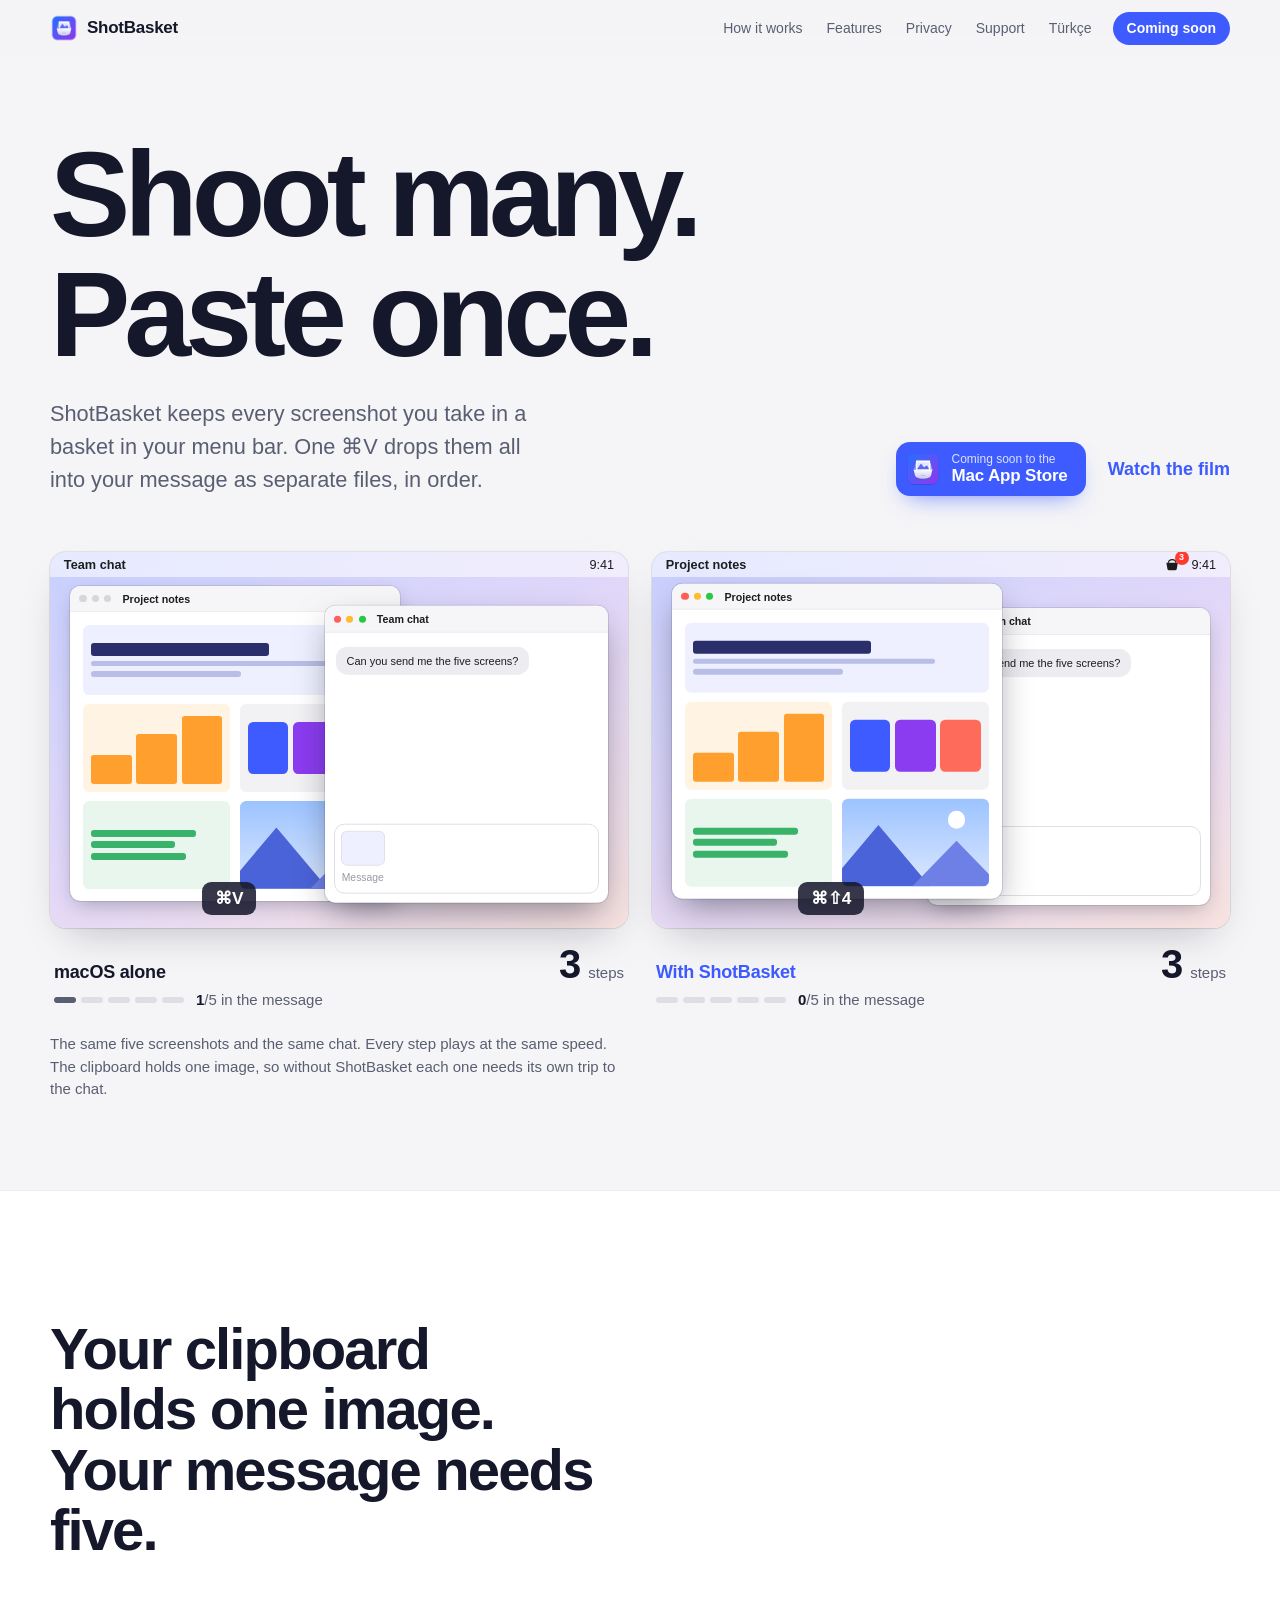
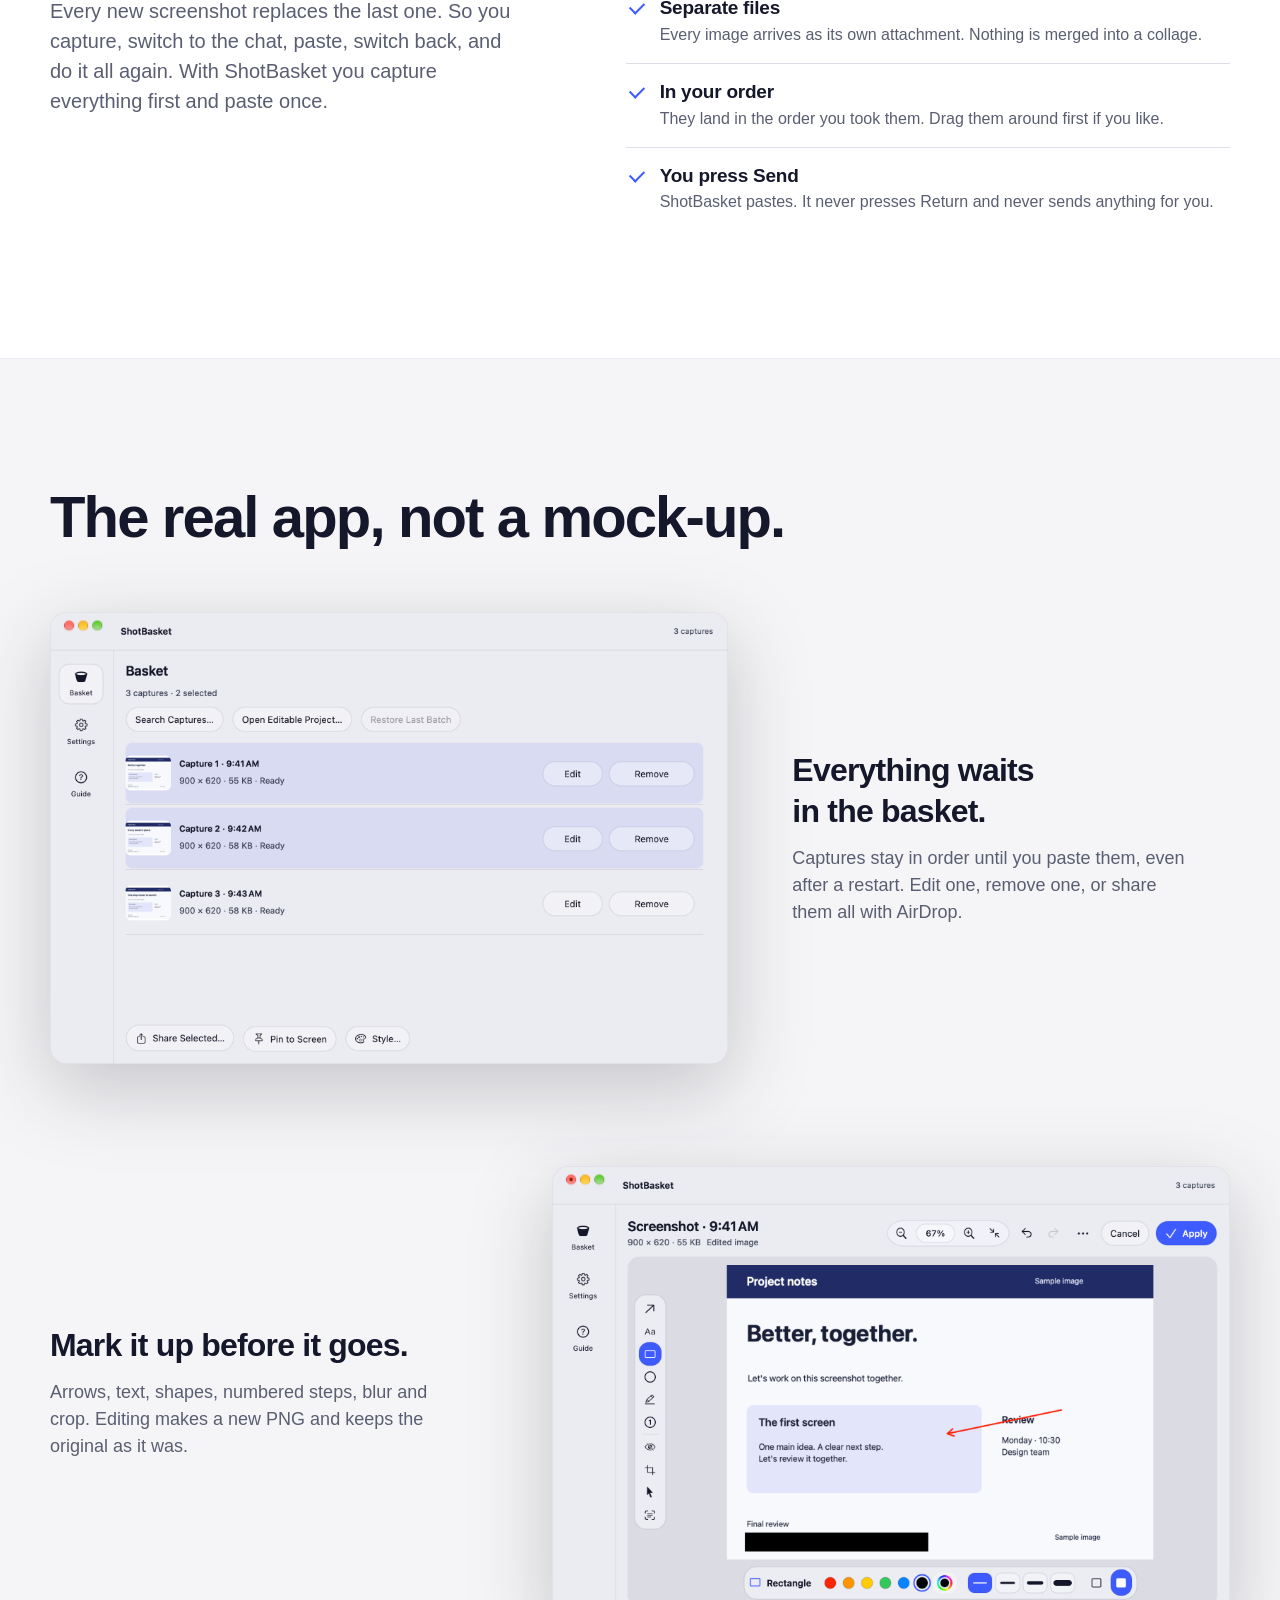
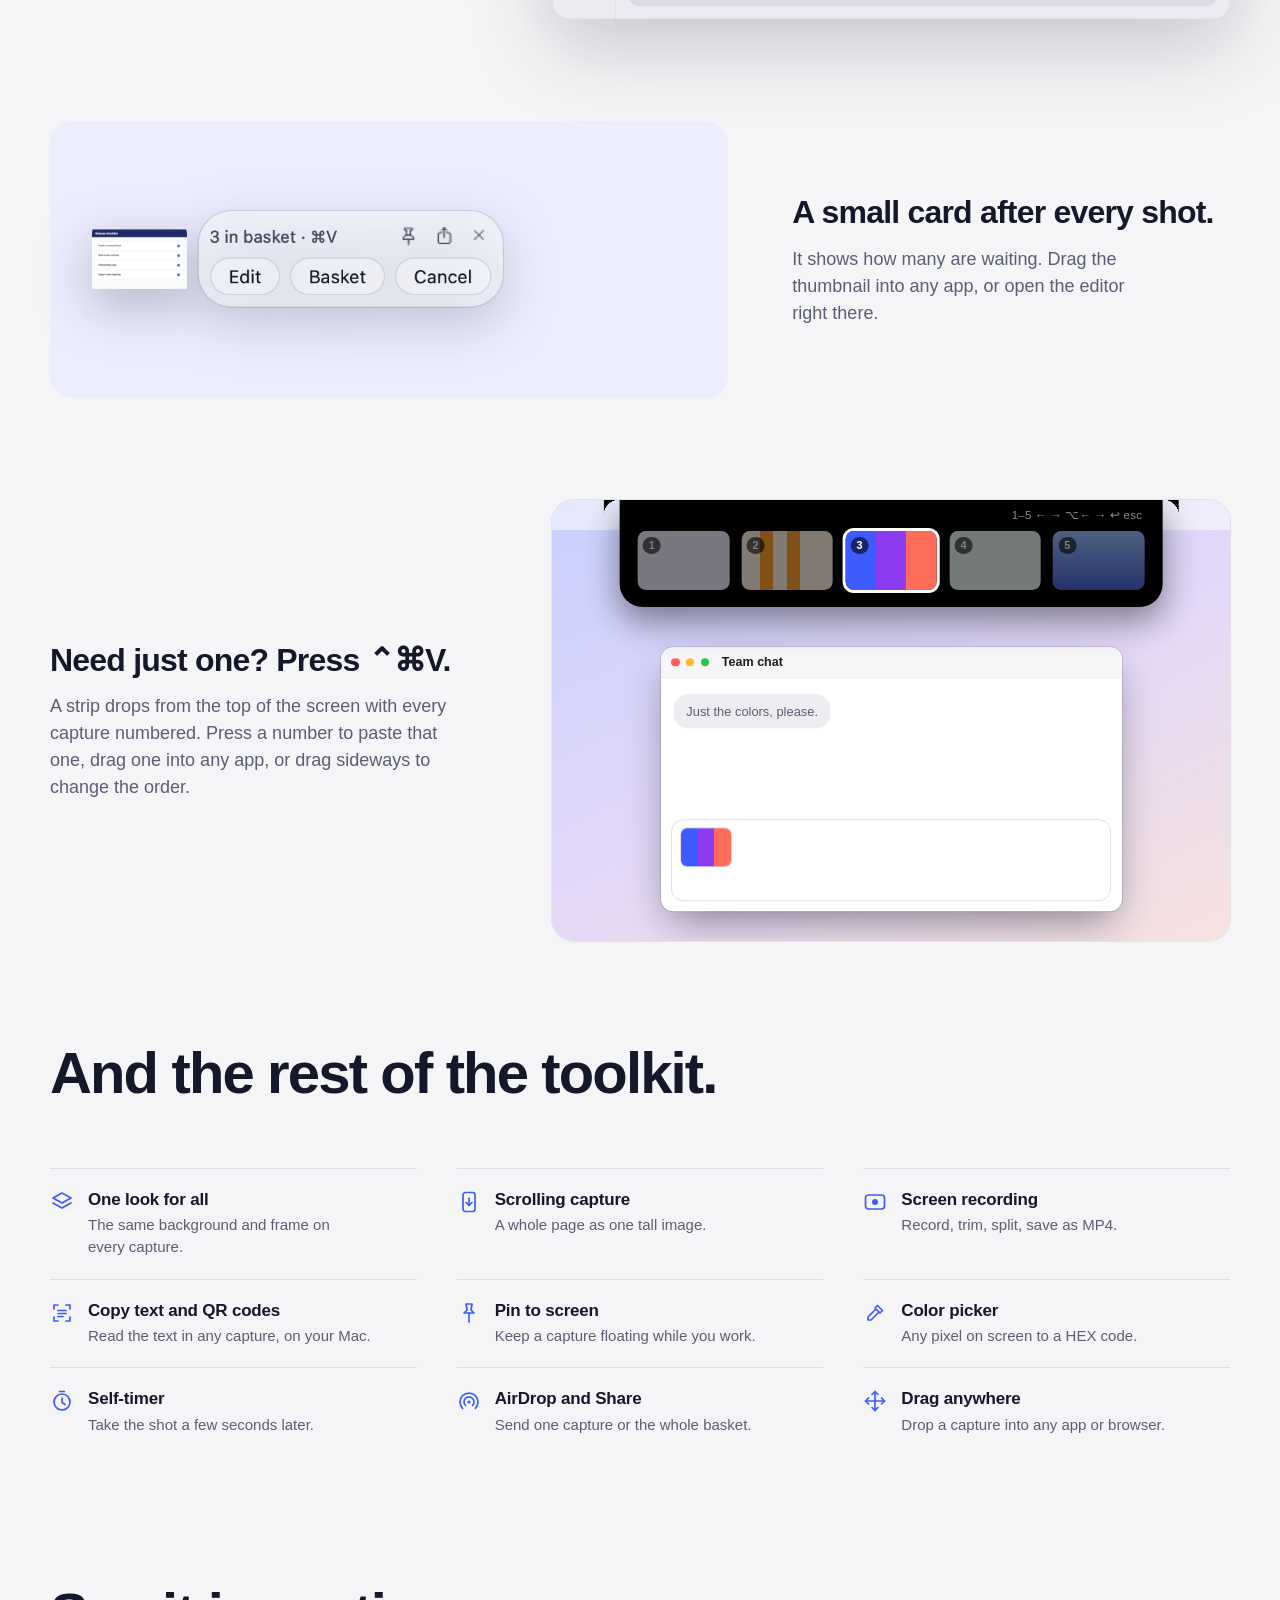
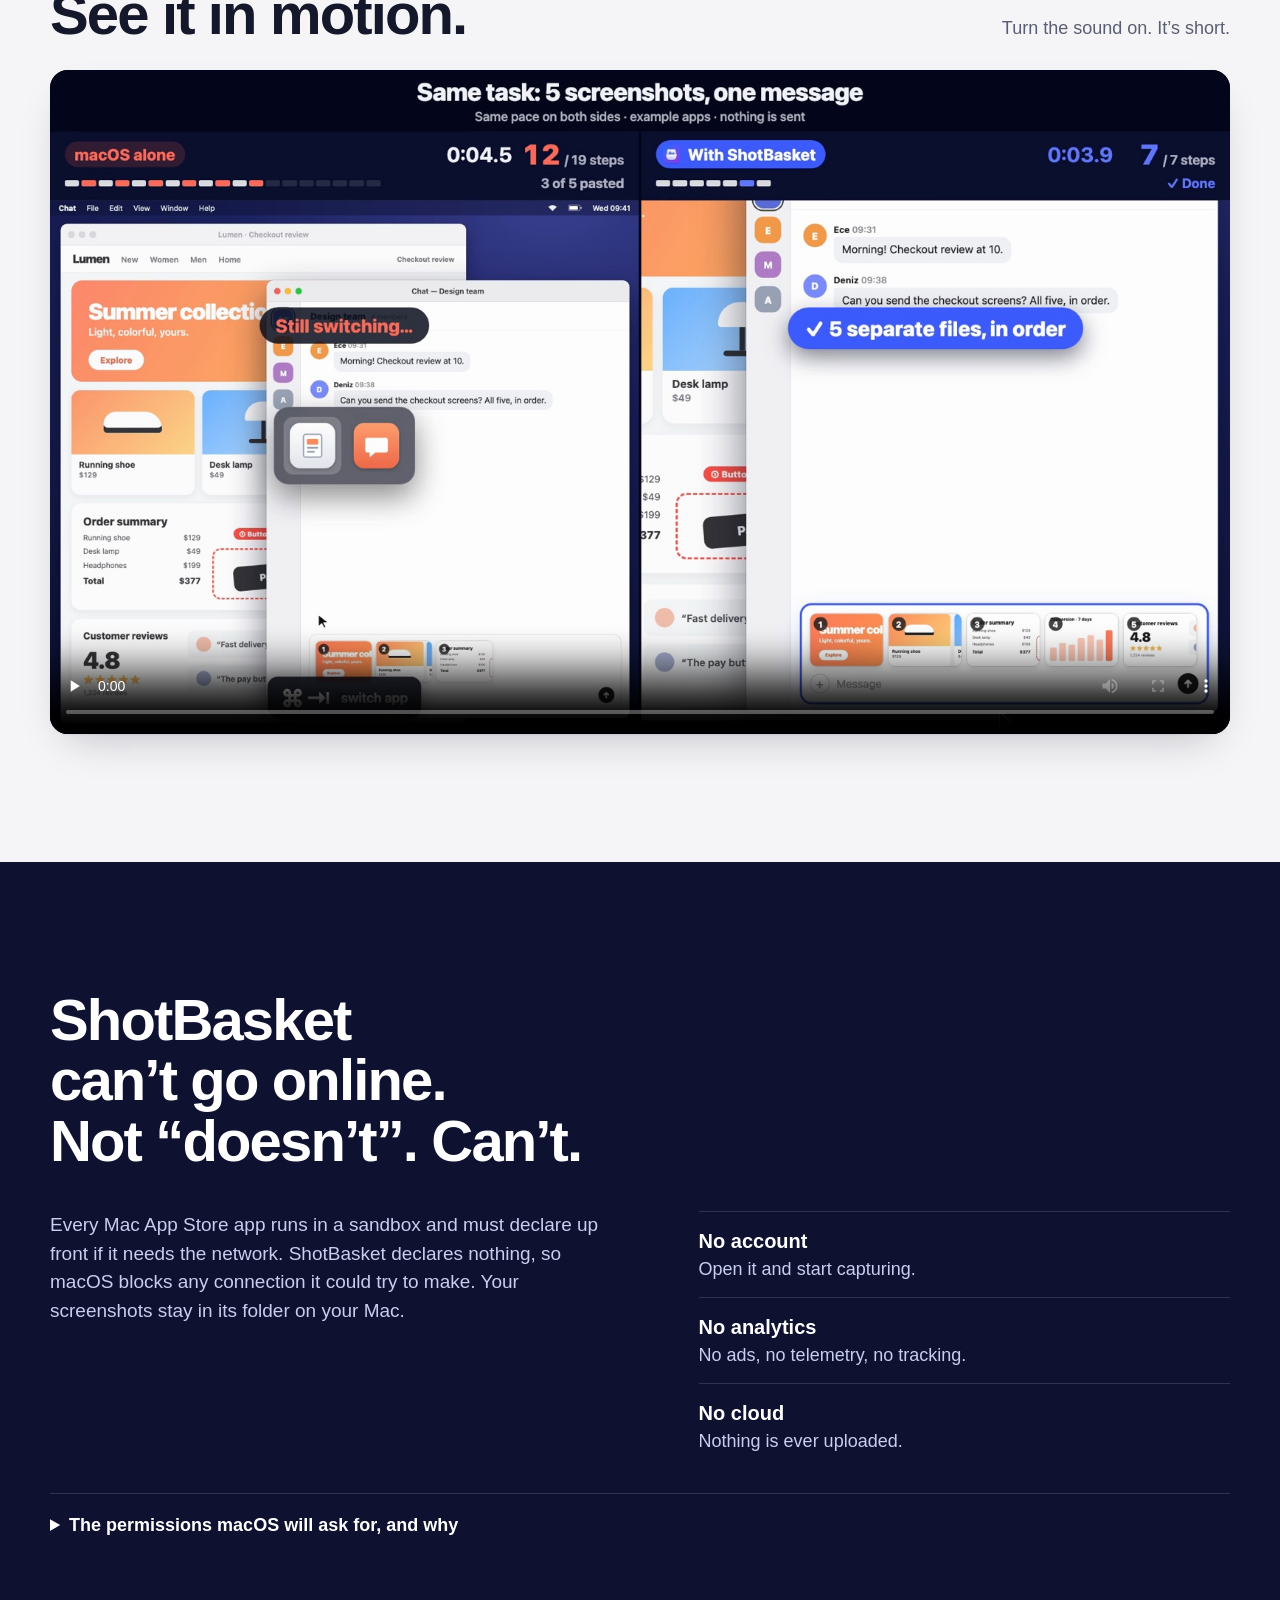
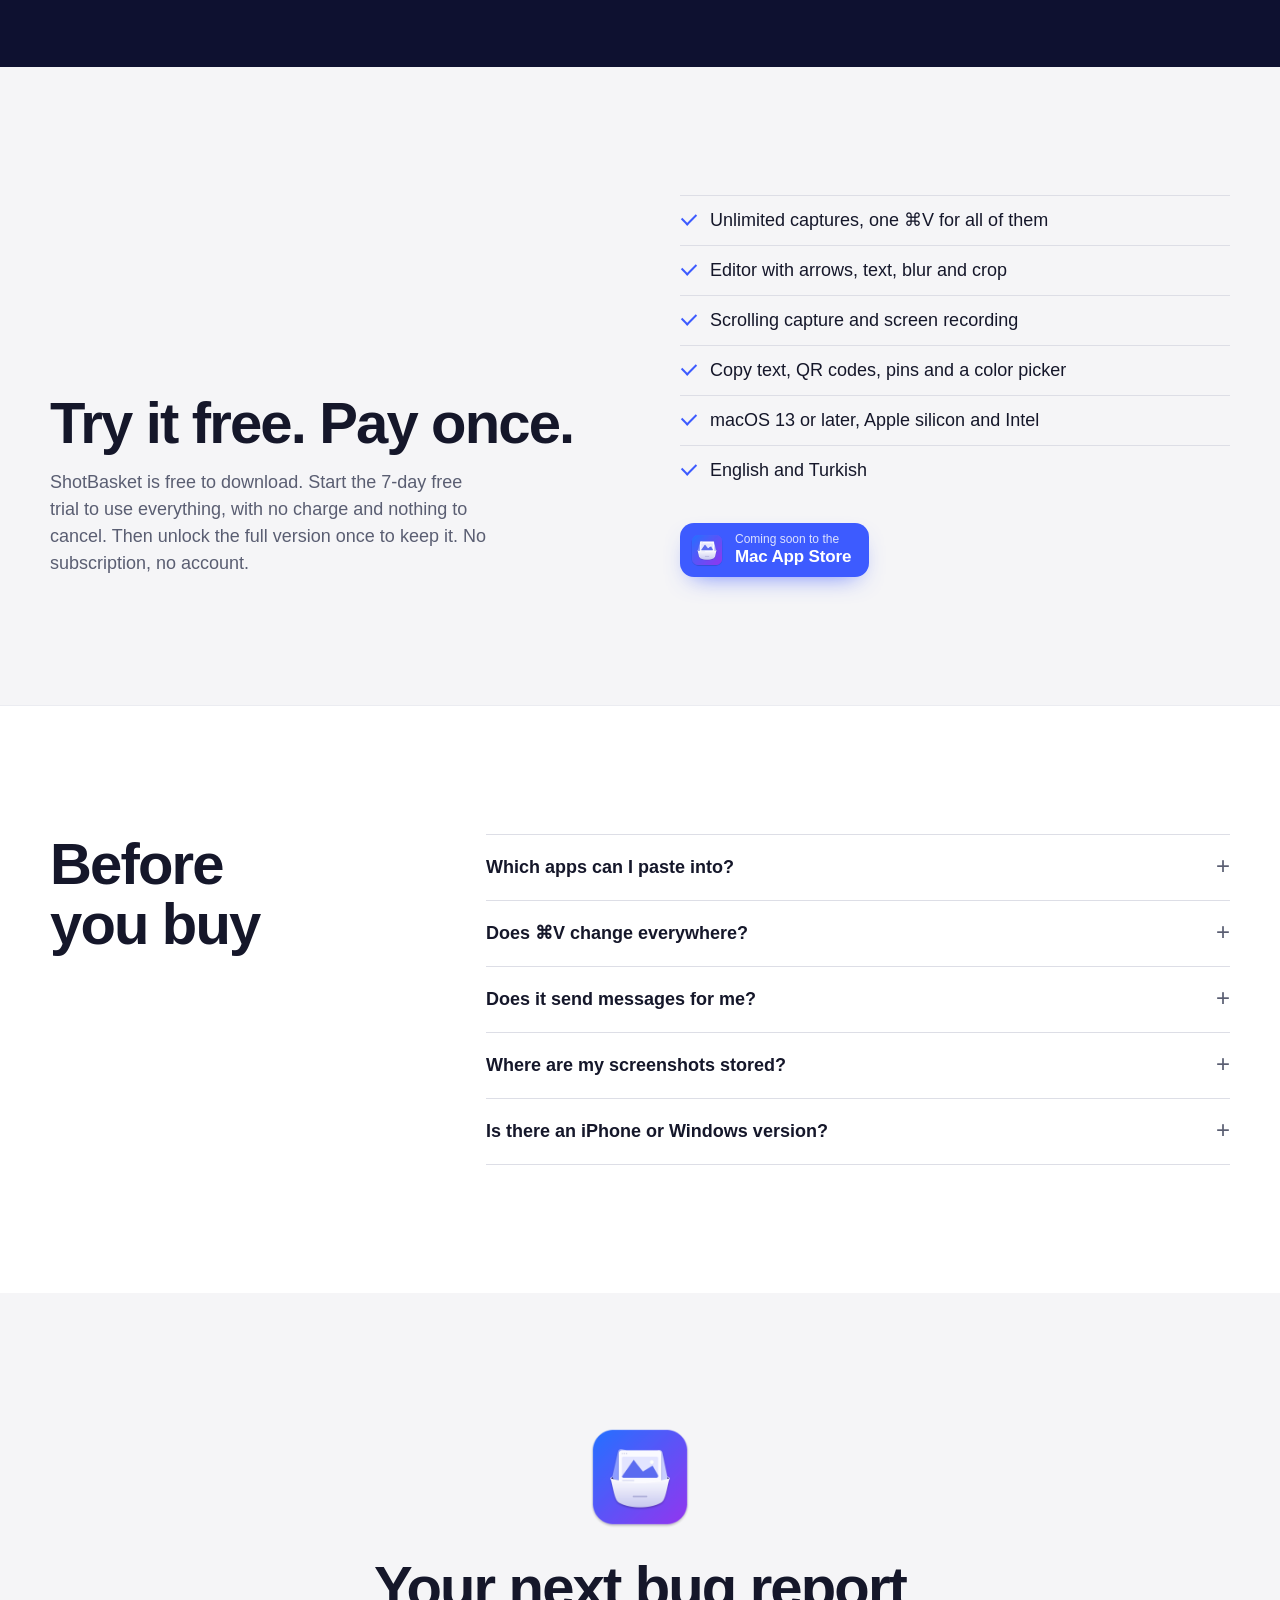
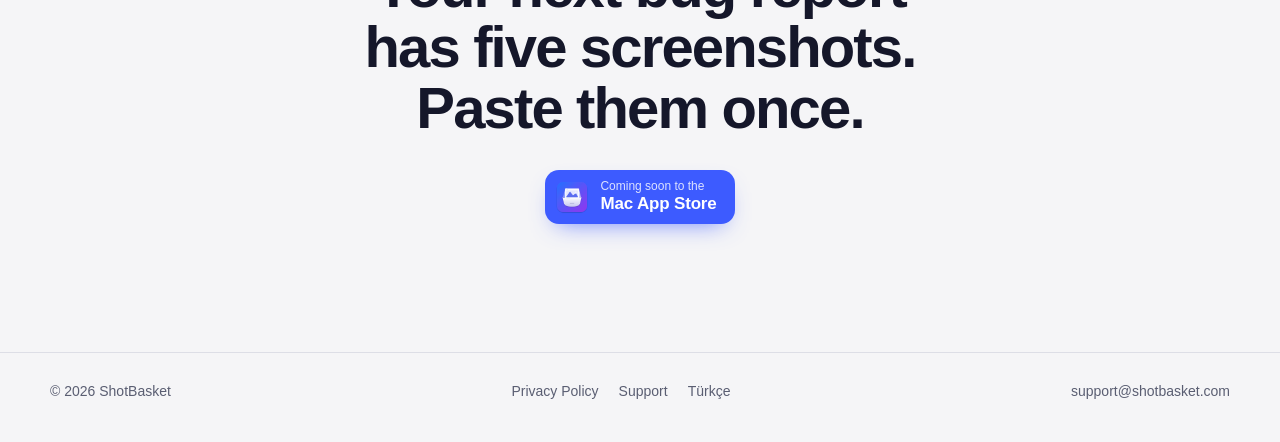
==== commit 4d32216a: "Publish website from d9dd876" ====
--- a/index.html
+++ b/index.html
@@ -94,7 +94,7 @@
 
   <section class="price" id="price">
     <div class="wrap">
-      <div class="price-main"><h2>Try it free. Pay once.</h2><p>ShotBasket is free to download. Start the 3-day free trial to use everything, with no charge and nothing to cancel. Then unlock the full version once to keep it. No subscription, no account.</p></div>
+      <div class="price-main"><h2>Try it free. Pay once.</h2><p>ShotBasket is free to download. Start the 7-day free trial to use everything, with no charge and nothing to cancel. Then unlock the full version once to keep it. No subscription, no account.</p></div>
       <div class="price-side"><ul><li>Unlimited captures, one ⌘V for all of them</li><li>Editor with arrows, text, blur and crop</li><li>Scrolling capture and screen recording</li><li>Copy text, QR codes, pins and a color picker</li><li>macOS 13 or later, Apple silicon and Intel</li><li>English and Turkish</li></ul><a class="store" href="#main"><img src="assets/icon-256.png" alt="" width="34" height="34"><span><small>Coming soon to the</small><b>Mac App Store</b></span></a></div>
     </div>
   </section>
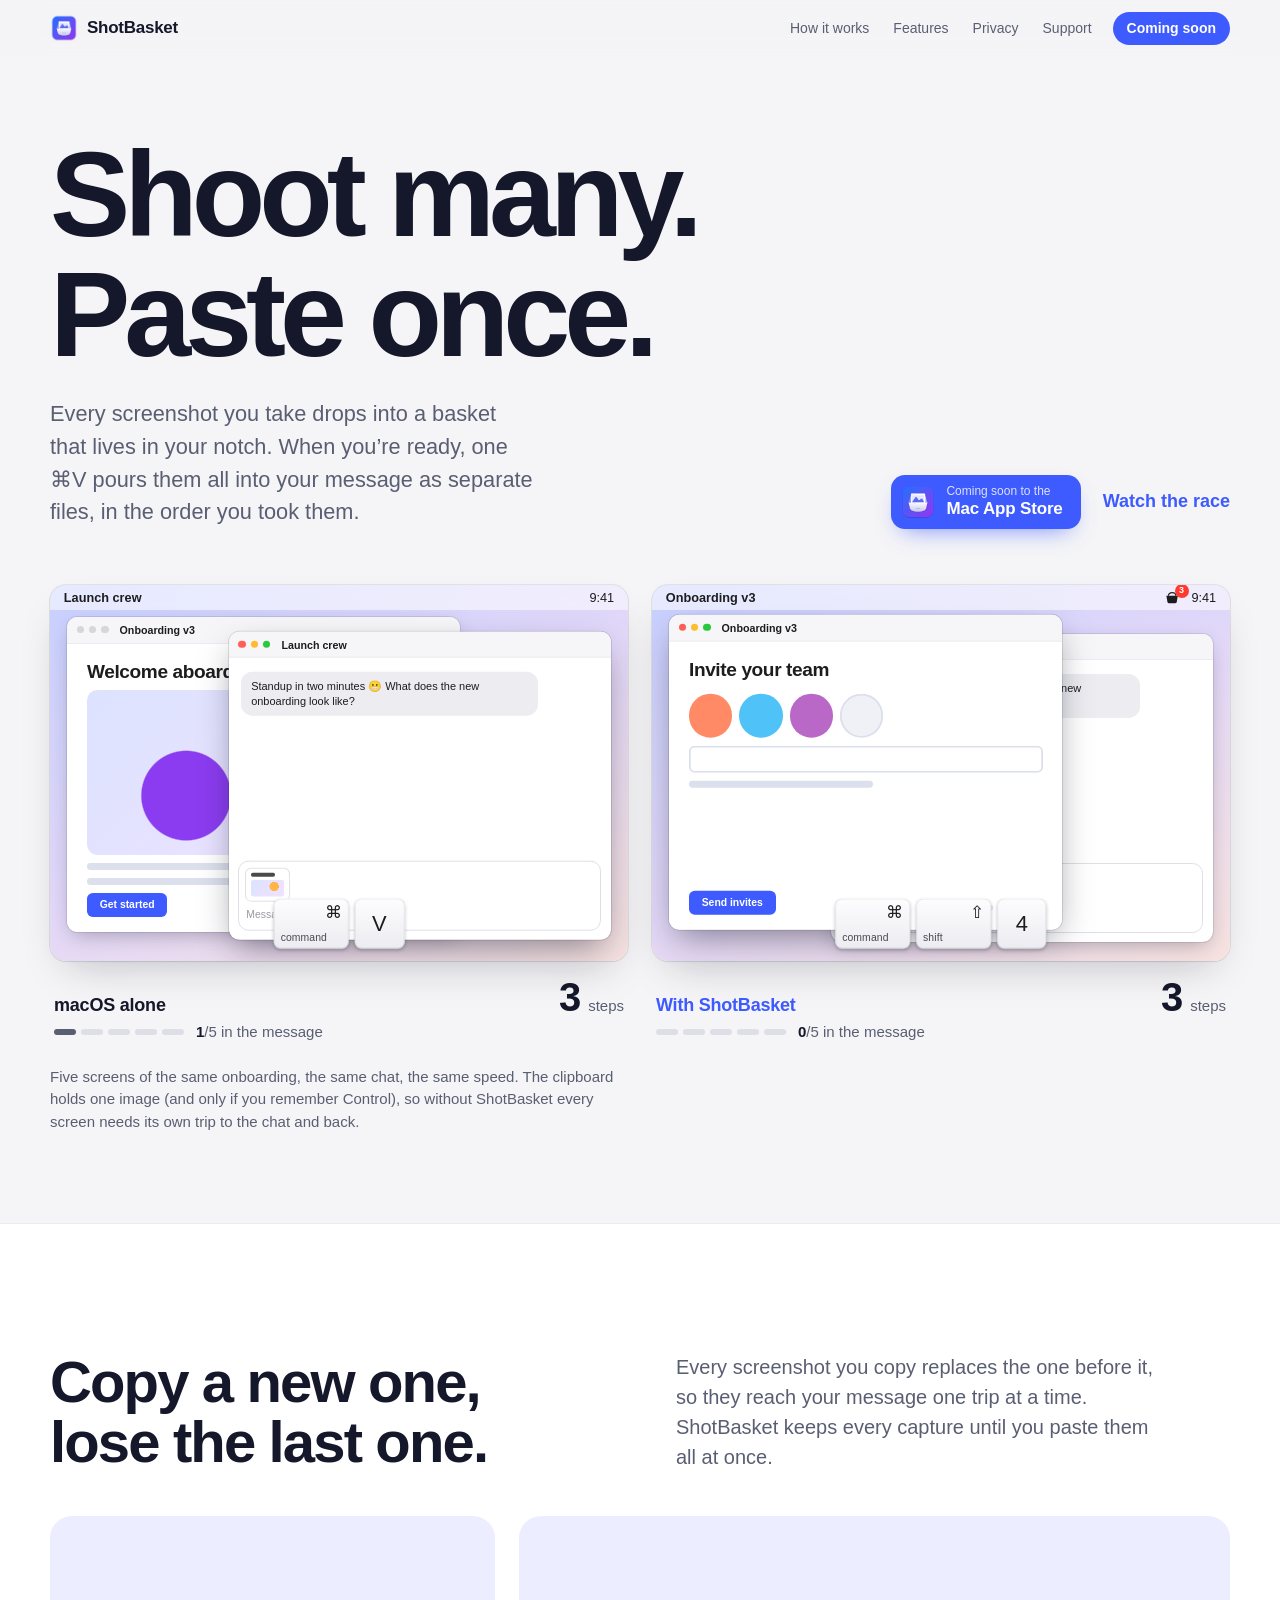
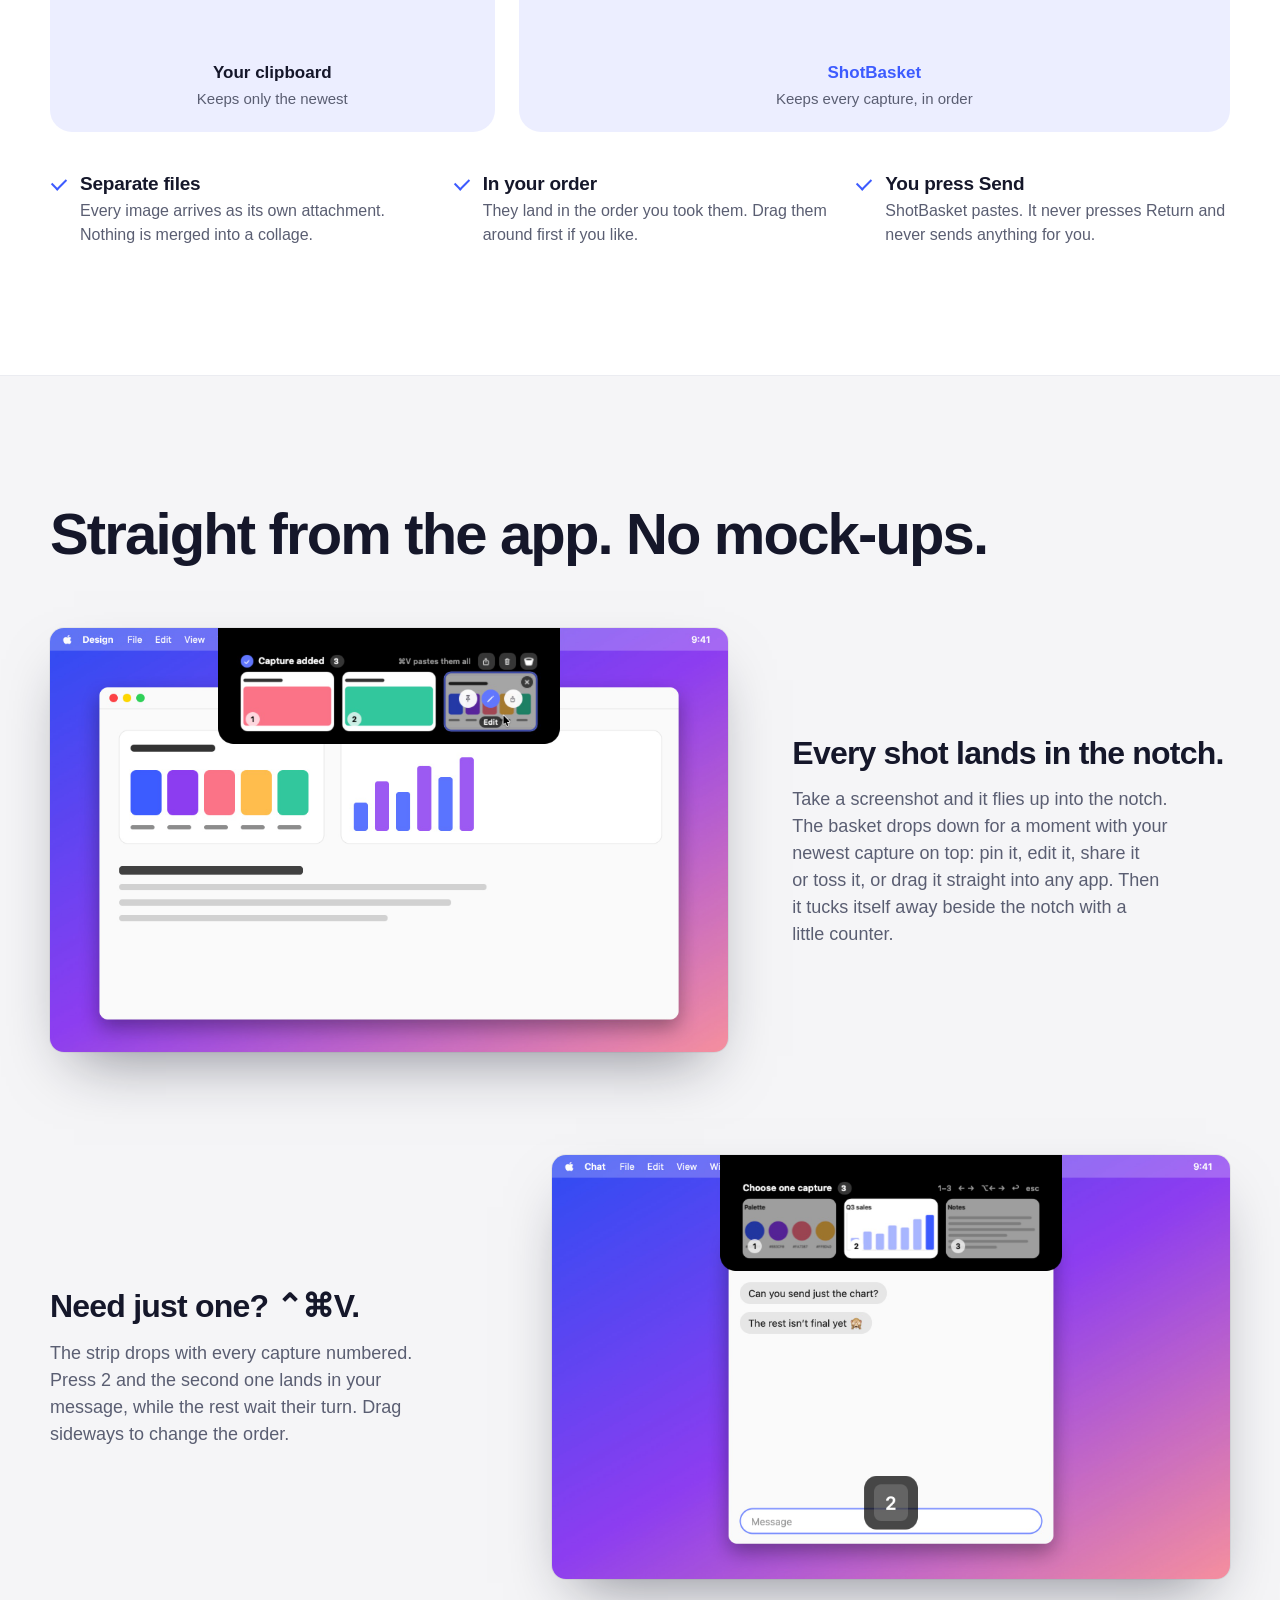
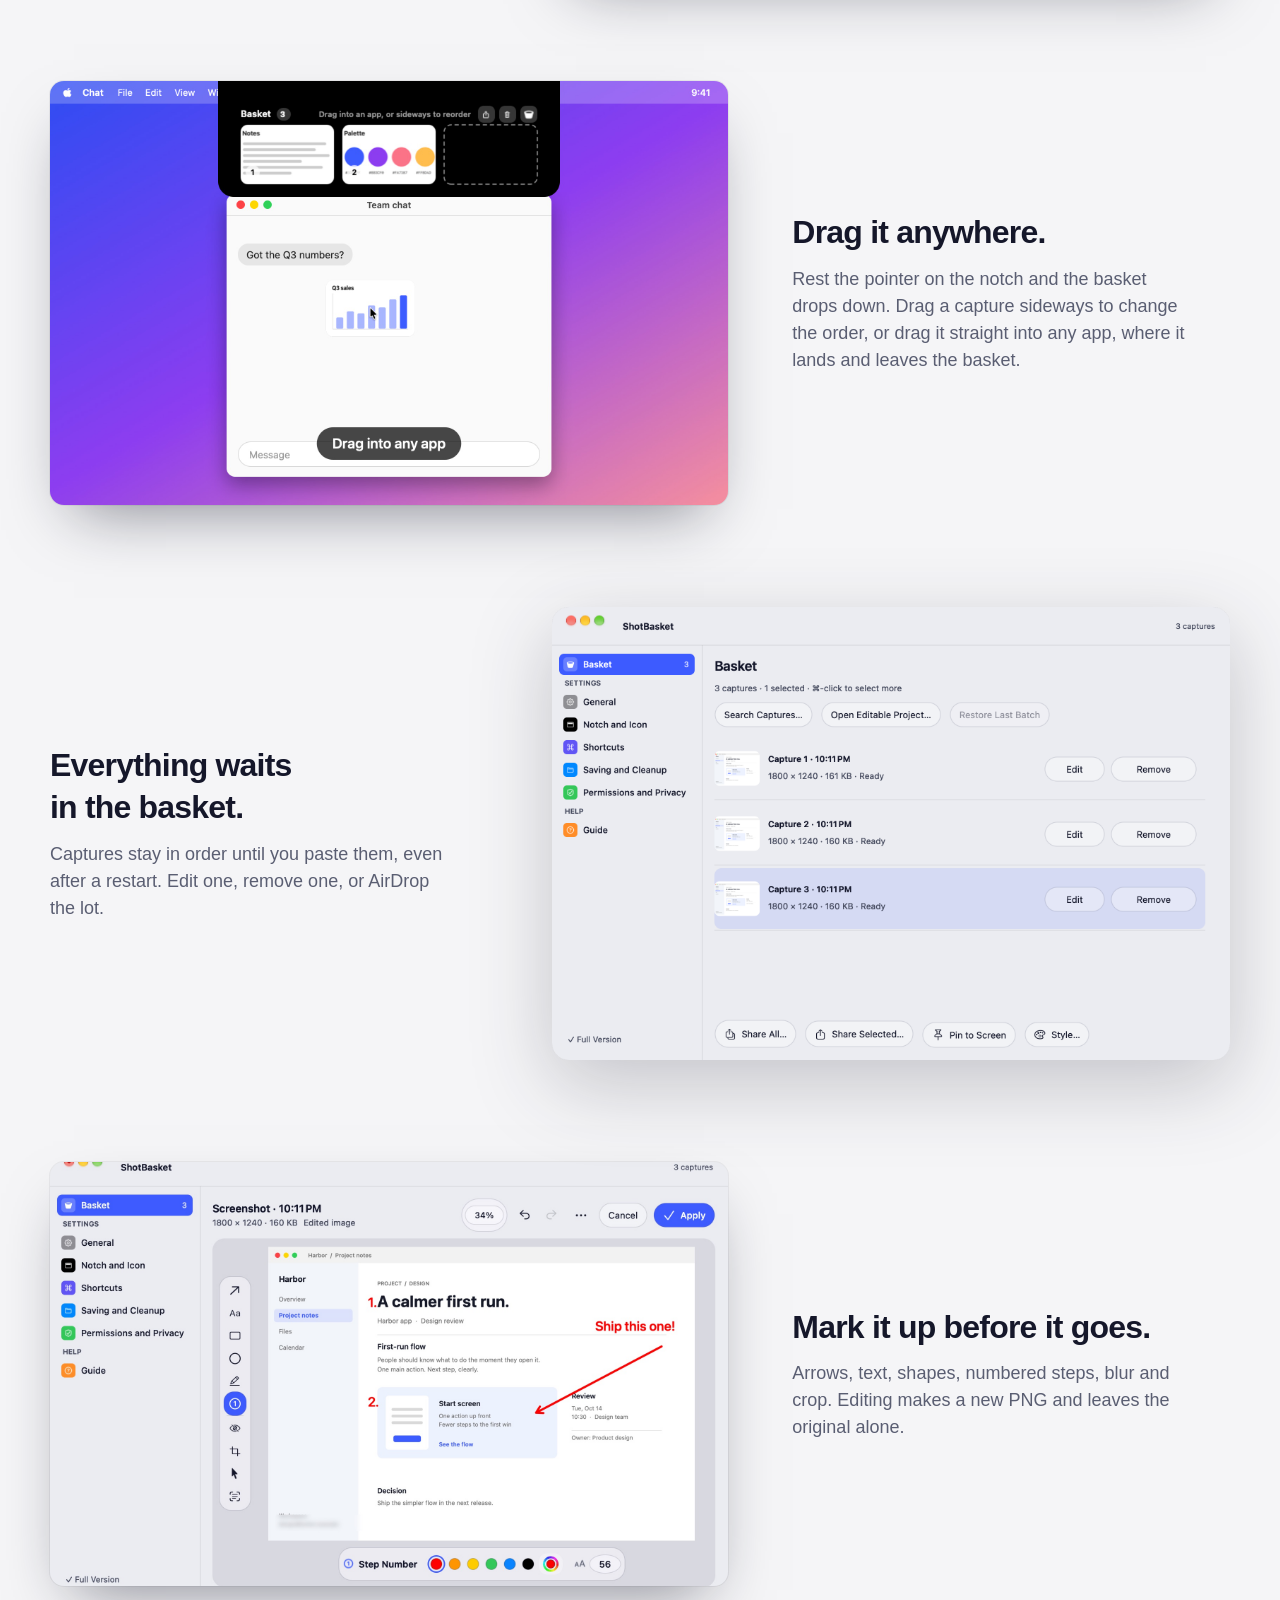
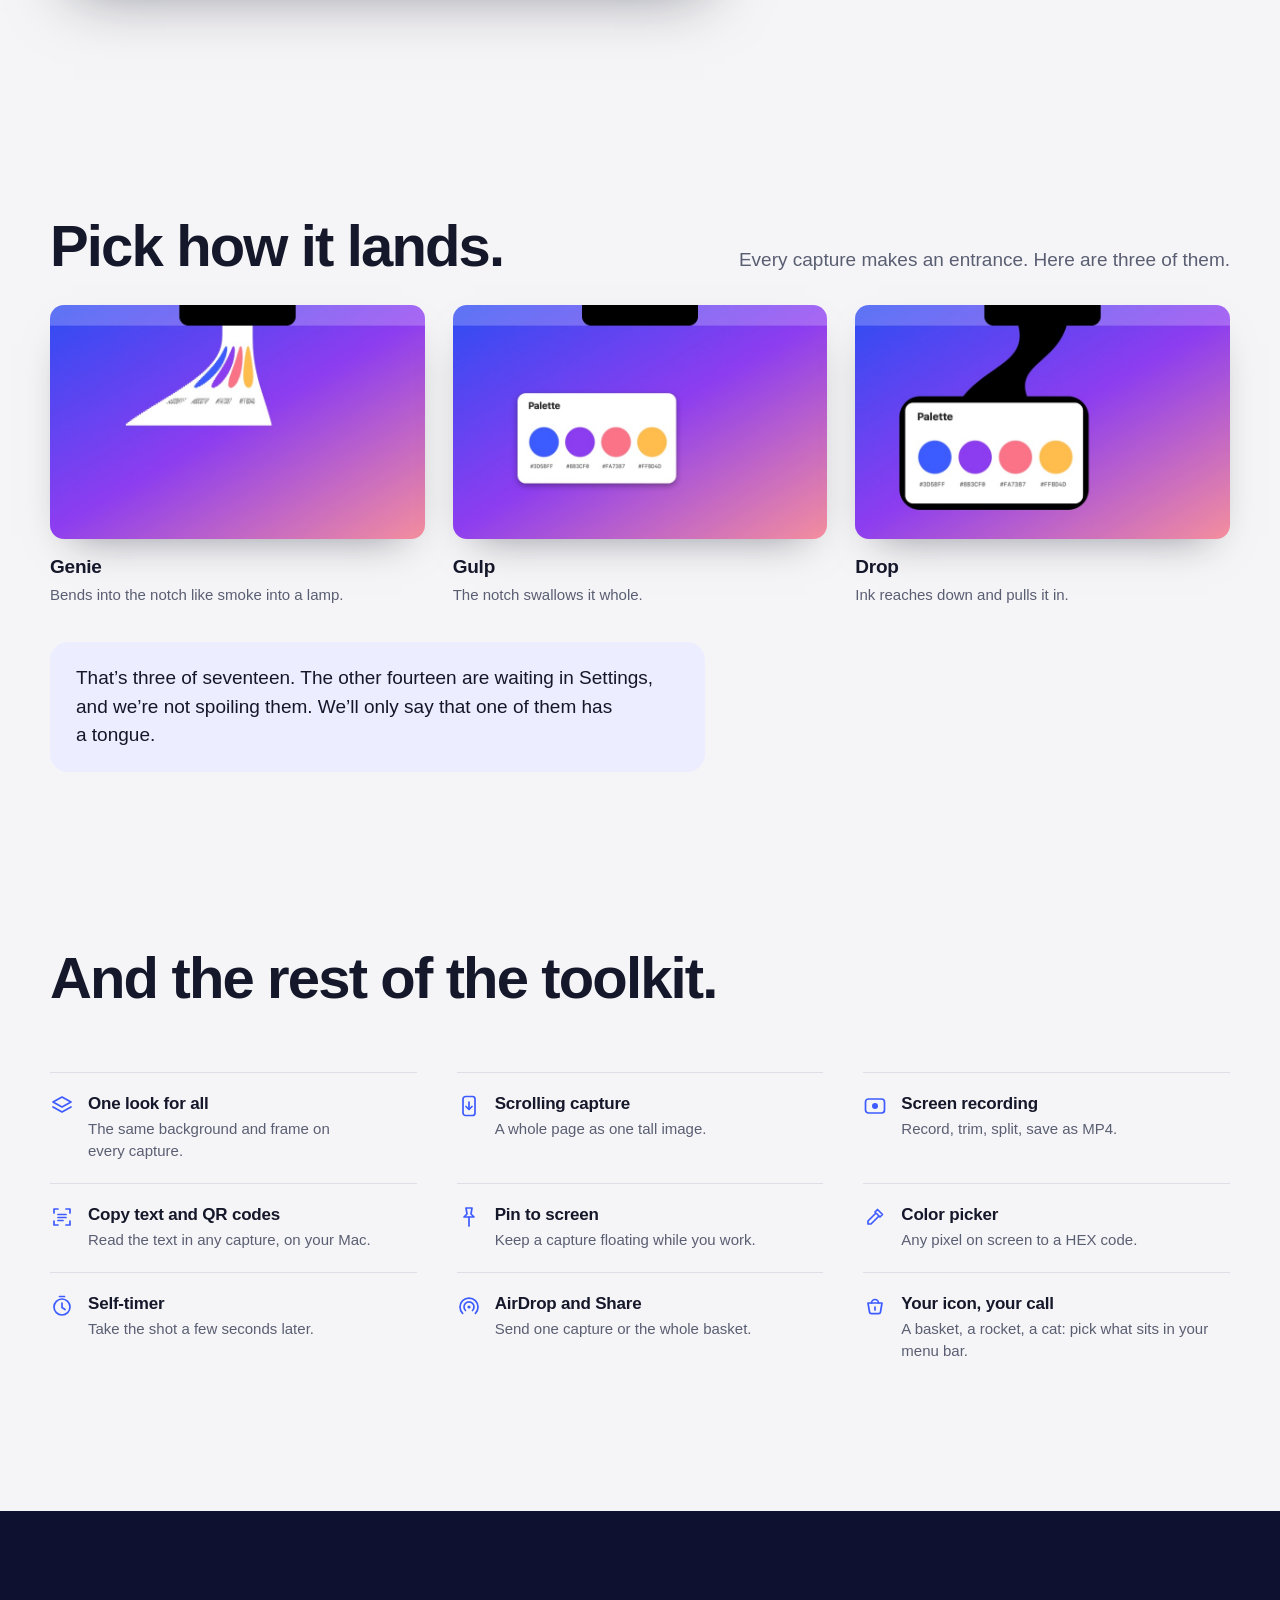
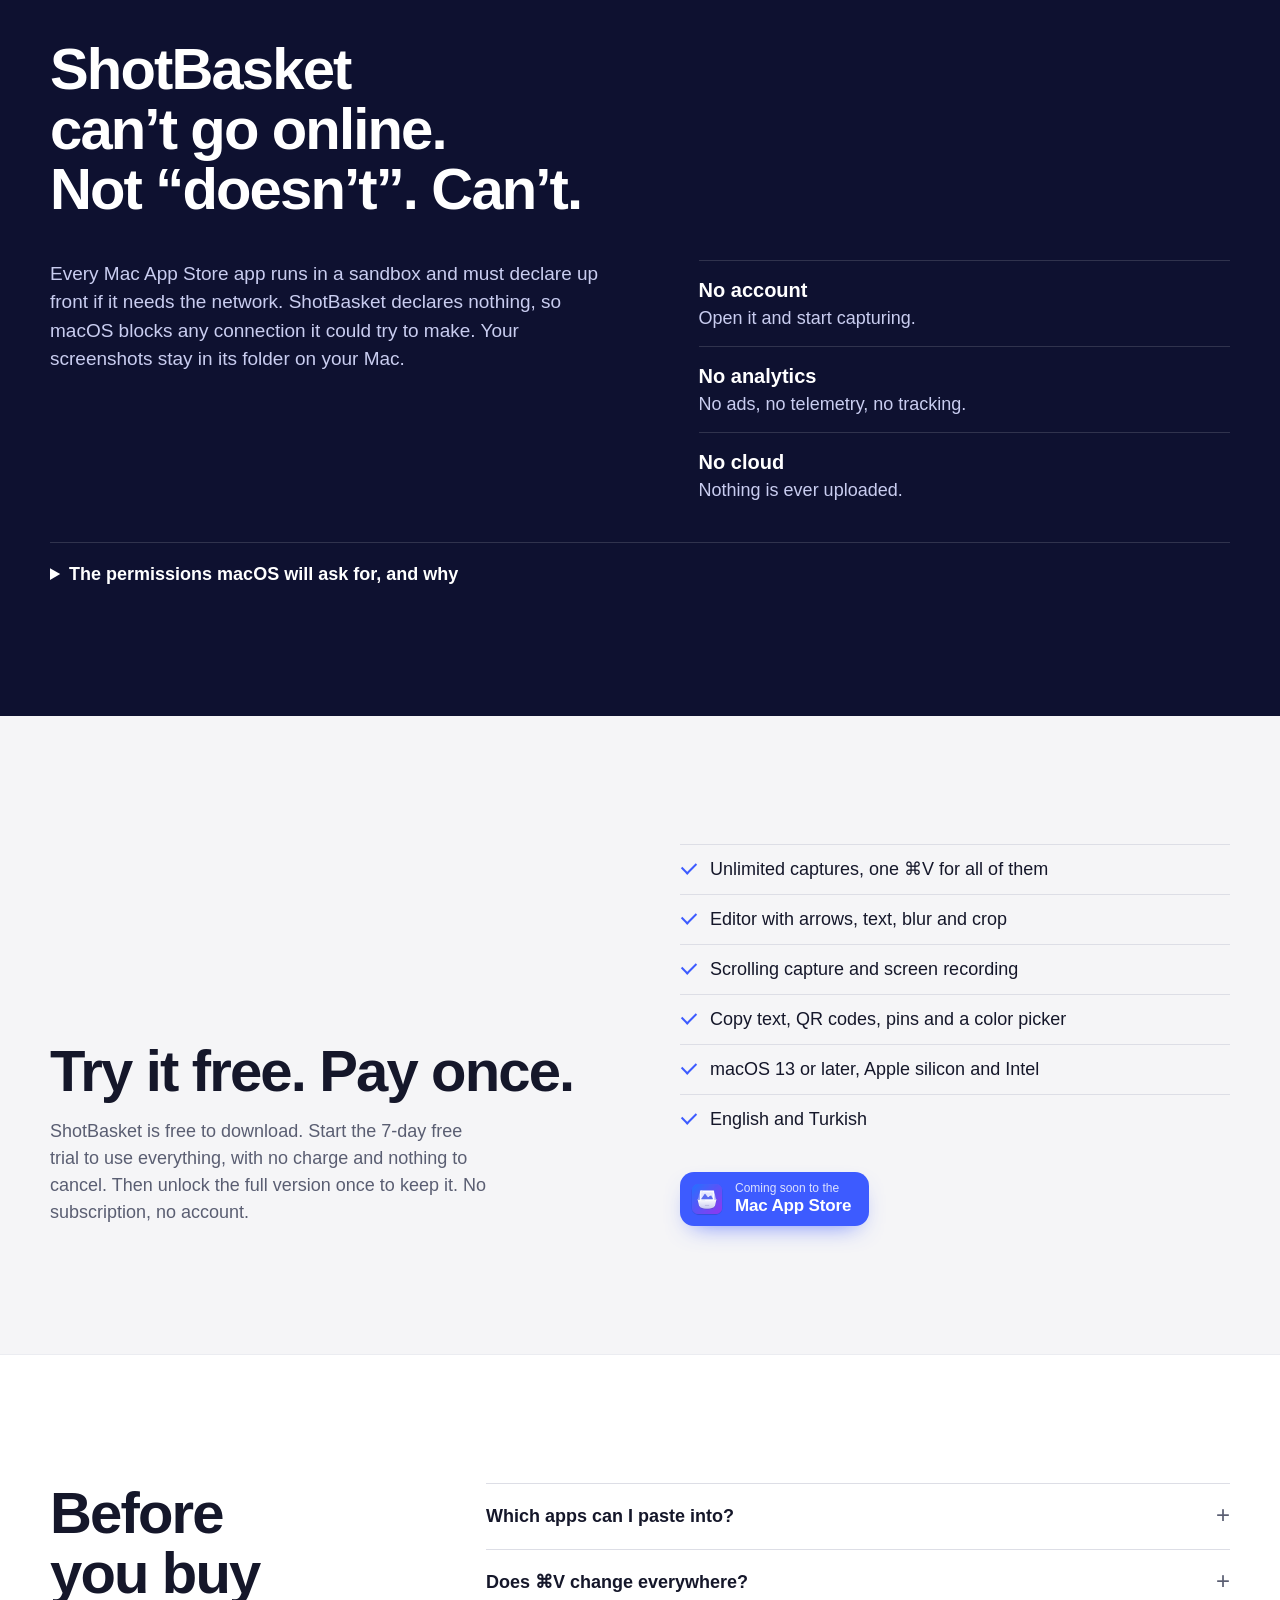
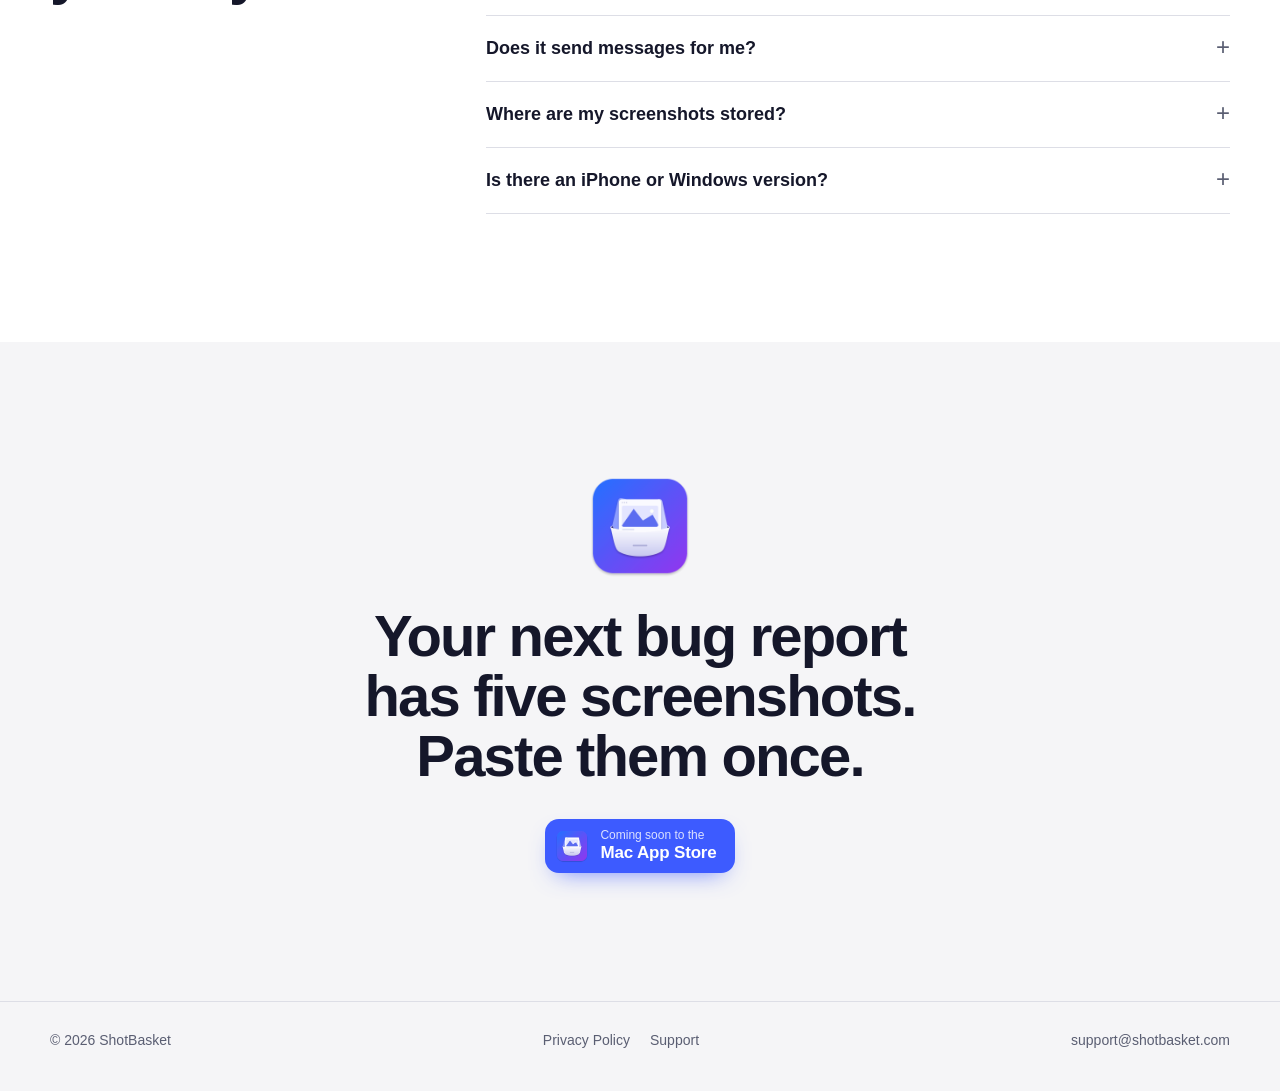
==== commit 7a0540b5: "Publish website from 7ce4150" ====
--- a/index.html
+++ b/index.html
@@ -6,8 +6,7 @@
 <title>ShotBasket for Mac</title>
 <meta name="description" content="Collect screenshots on your Mac, then paste them all as separate files with one ⌘V.">
 <meta name="theme-color" content="#F5F5F7">
-<link rel="alternate" hreflang="en" href="https://shotbasket.com/">
-<link rel="alternate" hreflang="tr" href="https://shotbasket.com/tr/">
+<link rel="canonical" href="https://shotbasket.com/">
 <meta property="og:title" content="ShotBasket: shoot many, paste once">
 <meta property="og:description" content="Collect screenshots on your Mac, then paste them all as separate files with one ⌘V.">
 <meta property="og:image" content="https://shotbasket.com/assets/og-en.jpg">
@@ -23,7 +22,7 @@
 <header class="top">
   <div class="wrap">
     <a class="brand" href="./"><img src="assets/icon-256.png" alt="" width="30" height="30">ShotBasket</a>
-    <nav aria-label="Main"><a class="opt" href="#race">How it works</a><a class="opt" href="#features">Features</a><a class="opt" href="#privacy">Privacy</a><a href="support.html">Support</a><a class="lang" href="tr/" hreflang="tr" lang="tr">Türkçe</a><a class="buy" href="#price">Coming soon</a></nav>
+    <nav aria-label="Main"><a class="opt" href="#race">How it works</a><a class="opt" href="#features">Features</a><a class="opt" href="#privacy">Privacy</a><a href="support.html">Support</a><a class="buy" href="#price">Coming soon</a></nav>
   </div>
 </header>
 
@@ -32,55 +31,68 @@
     <div class="wrap hero-head">
       <h1><span>Shoot many.</span> <span>Paste once.</span></h1>
       <div class="hero-side">
-        <p class="lede">ShotBasket keeps every screenshot you take in a basket in your menu bar. One ⌘V drops them all into your message as separate files, in order.</p>
-        <div class="cta"><a class="store" href="#price"><img src="assets/icon-256.png" alt="" width="34" height="34"><span><small>Coming soon to the</small><b>Mac App Store</b></span></a><a class="film-link" href="#film" data-play-film>Watch the film</a></div>
+        <p class="lede">Every screenshot you take drops into a basket that lives in your notch. When you’re ready, one ⌘V pours them all into your message as separate files, in the order you took them.</p>
+        <div class="cta"><a class="store" href="#price"><img src="assets/icon-256.png" alt="" width="34" height="34"><span><small>Coming soon to the</small><b>Mac App Store</b></span></a><a class="film-link" href="#race">Watch the race</a></div>
       </div>
     </div>
     <div class="wrap">
-      <div class="race" id="race" role="img" aria-label="Five screenshots into one message, side by side: macOS alone 19 steps, With ShotBasket 7 steps." data-strings="{&quot;steps&quot;: &quot;steps&quot;, &quot;in_msg&quot;: &quot;in the message&quot;, &quot;done&quot;: &quot;Done&quot;}">
+      <div class="race" id="race" role="img" aria-label="Five screenshots into one message, side by side: macOS alone 19 steps, With ShotBasket 7 steps." data-strings="{&quot;steps&quot;: &quot;steps&quot;, &quot;in_msg&quot;: &quot;in the message&quot;, &quot;done&quot;: &quot;All 5 in&quot;, &quot;done_mac&quot;: &quot;Finally&quot;}">
       <div class="lane mac" data-side="mac">
         <div class="desk" aria-hidden="true">
-          <div class="mbar"><b data-app>Project notes</b><span class="tray"><span>9:41</span></span></div>
-          <div class="win src front"><div class="tb"><i></i><i></i><i></i><span>Project notes</span></div><div class="regions"><div class="rg r1"><i></i><i></i><i></i></div><div class="rg r2"><i></i><i></i><i></i></div><div class="rg r3"><i></i><i></i><i></i></div><div class="rg r4"><i></i><i></i><i></i></div><div class="rg r5"><i></i><i></i><i></i></div></div><span class="sel"></span></div>
-          <div class="win chat"><div class="tb"><i></i><i></i><i></i><span>Team chat</span></div><p class="bub">Can you send me the five screens?</p><div class="comp"><div class="atts"></div><span class="ph">Message</span></div></div>
-          <kbd class="hud"></kbd>
+          <div class="mbar"><b data-app>Onboarding v3</b><span class="tray"><span>9:41</span></span></div>
+          <div class="win src front"><div class="tb"><i></i><i></i><i></i><span>Onboarding v3</span></div><div class="screens"><div class="scr s1 cur"><b>Welcome aboard</b><i class="art"></i><span class="ln"></span><span class="ln short"></span><span class="btn">Get started</span><span class="pips"><i class="on"></i><i></i><i></i><i></i><i></i></span></div><div class="scr s2"><b>Pick a plan</b><span class="plans"><i></i><i></i><i></i></span><span class="btn">Continue</span><span class="pips"><i></i><i class="on"></i><i></i><i></i><i></i></span></div><div class="scr s3"><b>Invite your team</b><span class="avs"><i></i><i></i><i></i><i></i></span><span class="field"></span><span class="ln short"></span><span class="btn">Send invites</span><span class="pips"><i></i><i></i><i class="on"></i><i></i><i></i></span></div><div class="scr s4"><b>Connect your tools</b><span class="apps"><i></i><i></i><i></i><i></i><i></i><i></i></span><span class="btn">Next</span><span class="pips"><i></i><i></i><i></i><i class="on"></i><i></i></span></div><div class="scr s5"><b>You’re all set</b><i class="ok"></i><span class="ln"></span><span class="btn">Open dashboard</span><span class="pips"><i></i><i></i><i></i><i></i><i class="on"></i></span></div></div><span class="sel"></span></div>
+          <div class="win chat"><div class="tb"><i></i><i></i><i></i><span>Launch crew</span></div><p class="bub">Standup in two minutes 😬 What does the new onboarding look like?</p><div class="comp"><div class="atts"></div><span class="ph">Message</span></div></div>
+          <div class="switcher" aria-hidden="true"><i class="ic ic-src"></i><i class="ic ic-chat"></i></div>
+          <div class="keys" aria-hidden="true"></div>
+          <div class="party" aria-hidden="true"></div>
+          <div class="finish" aria-live="polite"></div>
         </div>
         <div class="meta"><h3>macOS alone</h3><p class="cnt"><b>0</b> steps</p><p class="prog"><span class="dots"><i></i><i></i><i></i><i></i><i></i></span><span><b>0</b>/5 in the message</span></p></div>
       </div>
       <div class="lane sb" data-side="sb">
         <div class="desk" aria-hidden="true">
-          <div class="mbar"><b data-app>Project notes</b><span class="tray"><span class="bk"><svg viewBox="0 0 24 24" aria-hidden="true"><path d="M3.5 8.5h17l-1.6 9.2a2.5 2.5 0 0 1-2.5 2.1H7.6a2.5 2.5 0 0 1-2.5-2.1z" fill="currentColor"/><path d="M6.5 8.5c0-2.6 2.5-4.5 5.5-4.5s5.5 1.9 5.5 4.5" fill="none" stroke="currentColor" stroke-width="1.8"/></svg><i>0</i></span><span>9:41</span></span></div>
-          <div class="win src front"><div class="tb"><i></i><i></i><i></i><span>Project notes</span></div><div class="regions"><div class="rg r1"><i></i><i></i><i></i></div><div class="rg r2"><i></i><i></i><i></i></div><div class="rg r3"><i></i><i></i><i></i></div><div class="rg r4"><i></i><i></i><i></i></div><div class="rg r5"><i></i><i></i><i></i></div></div><span class="sel"></span></div>
-          <div class="win chat"><div class="tb"><i></i><i></i><i></i><span>Team chat</span></div><p class="bub">Can you send me the five screens?</p><div class="comp"><div class="atts"></div><span class="ph">Message</span></div></div>
-          <kbd class="hud"></kbd>
+          <div class="mbar"><b data-app>Onboarding v3</b><span class="tray"><span class="bk"><svg viewBox="0 0 24 24" aria-hidden="true"><path d="M3.5 8.5h17l-1.6 9.2a2.5 2.5 0 0 1-2.5 2.1H7.6a2.5 2.5 0 0 1-2.5-2.1z" fill="currentColor"/><path d="M6.5 8.5c0-2.6 2.5-4.5 5.5-4.5s5.5 1.9 5.5 4.5" fill="none" stroke="currentColor" stroke-width="1.8"/></svg><i>0</i></span><span>9:41</span></span></div>
+          <div class="win src front"><div class="tb"><i></i><i></i><i></i><span>Onboarding v3</span></div><div class="screens"><div class="scr s1 cur"><b>Welcome aboard</b><i class="art"></i><span class="ln"></span><span class="ln short"></span><span class="btn">Get started</span><span class="pips"><i class="on"></i><i></i><i></i><i></i><i></i></span></div><div class="scr s2"><b>Pick a plan</b><span class="plans"><i></i><i></i><i></i></span><span class="btn">Continue</span><span class="pips"><i></i><i class="on"></i><i></i><i></i><i></i></span></div><div class="scr s3"><b>Invite your team</b><span class="avs"><i></i><i></i><i></i><i></i></span><span class="field"></span><span class="ln short"></span><span class="btn">Send invites</span><span class="pips"><i></i><i></i><i class="on"></i><i></i><i></i></span></div><div class="scr s4"><b>Connect your tools</b><span class="apps"><i></i><i></i><i></i><i></i><i></i><i></i></span><span class="btn">Next</span><span class="pips"><i></i><i></i><i></i><i class="on"></i><i></i></span></div><div class="scr s5"><b>You’re all set</b><i class="ok"></i><span class="ln"></span><span class="btn">Open dashboard</span><span class="pips"><i></i><i></i><i></i><i></i><i class="on"></i></span></div></div><span class="sel"></span></div>
+          <div class="win chat"><div class="tb"><i></i><i></i><i></i><span>Launch crew</span></div><p class="bub">Standup in two minutes 😬 What does the new onboarding look like?</p><div class="comp"><div class="atts"></div><span class="ph">Message</span></div></div>
+          <div class="switcher" aria-hidden="true"><i class="ic ic-src"></i><i class="ic ic-chat"></i></div>
+          <div class="keys" aria-hidden="true"></div>
+          <div class="party" aria-hidden="true"></div>
+          <div class="finish" aria-live="polite"></div>
         </div>
         <div class="meta"><h3>With ShotBasket</h3><p class="cnt"><b>0</b> steps</p><p class="prog"><span class="dots"><i></i><i></i><i></i><i></i><i></i></span><span><b>0</b>/5 in the message</span></p></div>
       </div>
     </div>
-    <div class="race-foot"><p>The same five screenshots and the same chat. Every step plays at the same speed. The clipboard holds one image, so without ShotBasket each one needs its own trip to the chat.</p><button type="button" class="replay" hidden>Play again</button></div>
+    <div class="race-foot"><p>Five screens of the same onboarding, the same chat, the same speed. The clipboard holds one image (and only if you remember Control), so without ShotBasket every screen needs its own trip to the chat and back.</p><button type="button" class="replay" hidden>Play again</button></div>
     </div>
   </section>
 
   <section class="why" id="why">
     <div class="wrap">
-      <h2>Your clipboard holds one image.<br>Your message needs five.</h2>
-      <div class="why-body"><p class="intro">Every new screenshot replaces the last one. So you capture, switch to the chat, paste, switch back, and do it all again. With ShotBasket you capture everything first and paste once.</p><ul class="facts"><li><h3>Separate files</h3><p>Every image arrives as its own attachment. Nothing is merged into a collage.</p></li><li><h3>In your order</h3><p>They land in the order you took them. Drag them around first if you like.</p></li><li><h3>You press Send</h3><p>ShotBasket pastes. It never presses Return and never sends anything for you.</p></li></ul></div>
+      <div class="why-head"><h2>Copy a new one,<br>lose the last one.</h2><p class="intro">Every screenshot you copy replaces the one before it, so they reach your message one trip at a time. ShotBasket keeps every capture until you paste them all at once.</p></div>
+      <div class="keep" aria-hidden="true"><figure class="box clip"><div class="slot"><i class="t t1"></i><i class="t t2"></i><i class="t t3"></i><i class="t t4"></i><i class="t t5"></i></div><figcaption><b>Your clipboard</b>Keeps only the newest</figcaption></figure><figure class="box bask"><div class="slot"><i class="t t1"></i><i class="t t2"></i><i class="t t3"></i><i class="t t4"></i><i class="t t5"></i></div><figcaption><b>ShotBasket</b>Keeps every capture, in order</figcaption></figure></div>
+      <ul class="facts"><li><h3>Separate files</h3><p>Every image arrives as its own attachment. Nothing is merged into a collage.</p></li><li><h3>In your order</h3><p>They land in the order you took them. Drag them around first if you like.</p></li><li><h3>You press Send</h3><p>ShotBasket pastes. It never presses Return and never sends anything for you.</p></li></ul>
     </div>
   </section>
 
   <section class="app" id="features">
     <div class="wrap">
-      <h2>The real app, not a mock-up.</h2>
-      <div class="row row-basket"><figure><picture><source srcset="assets/ui/basket-en-dark.png" media="(prefers-color-scheme: dark)"><img src="assets/ui/basket-en.png" alt="The ShotBasket basket window with three captures" width="1920" height="1280" loading="lazy"></picture></figure><div><h3>Everything waits in the basket.</h3><p>Captures stay in order until you paste them, even after a restart. Edit one, remove one, or share them all with AirDrop.</p></div></div><div class="row row-editor"><figure><picture><source srcset="assets/ui/editor-en-dark.png" media="(prefers-color-scheme: dark)"><img src="assets/ui/editor-en.png" alt="The ShotBasket editor with a red arrow and a blacked-out line" width="1920" height="1280" loading="lazy"></picture></figure><div><h3>Mark it up before it goes.</h3><p>Arrows, text, shapes, numbered steps, blur and crop. Editing makes a new PNG and keeps the original as it was.</p></div></div><div class="row row-card"><figure><picture><source srcset="assets/ui/card-en-dark.png" media="(prefers-color-scheme: dark)"><img src="assets/ui/card-en.png" alt="The card ShotBasket shows after a capture" width="600" height="176" loading="lazy"></picture></figure><div><h3>A small card after every shot.</h3><p>It shows how many are waiting. Drag the thumbnail into any app, or open the editor right there.</p></div></div><div class="row row-notch"><figure><div class="notch-scene" aria-hidden="true"><div class="nbar"></div><div class="win chat front nchat"><div class="tb"><i></i><i></i><i></i><span>Team chat</span></div><p class="bub">Just the colors, please.</p><div class="comp"><div class="atts"><span class="att a3"></span></div><span class="ph">&nbsp;</span></div></div><div class="strip"><span class="hint">1–5 ← → ⌥← → ↩ esc</span><div class="nrow"><span class="nt n1"><b>1</b></span><span class="nt n2"><b>2</b></span><span class="nt n3"><b>3</b></span><span class="nt n4"><b>4</b></span><span class="nt n5"><b>5</b></span></div></div></div></figure><div><h3>Need just one? Press ⌃⌘V.</h3><p>A strip drops from the top of the screen with every capture numbered. Press a number to paste that one, drag one into any app, or drag sideways to change the order.</p></div></div>
-      <h2 class="kit-h">And the rest of the toolkit.</h2>
-      <ul class="kit"><li><svg viewBox="0 0 24 24" fill="none" stroke="currentColor" stroke-width="1.7" stroke-linecap="round" stroke-linejoin="round" aria-hidden="true"><path d="M12 3l9 5-9 5-9-5z"/><path d="M3 13l9 5 9-5"/></svg><div><h3>One look for all</h3><p>The same background and frame on every capture.</p></div></li><li><svg viewBox="0 0 24 24" fill="none" stroke="currentColor" stroke-width="1.7" stroke-linecap="round" stroke-linejoin="round" aria-hidden="true"><rect x="6" y="2.5" width="12" height="19" rx="2.5"/><path d="M12 8v7"/><path d="M9 12.5l3 3 3-3"/></svg><div><h3>Scrolling capture</h3><p>A whole page as one tall image.</p></div></li><li><svg viewBox="0 0 24 24" fill="none" stroke="currentColor" stroke-width="1.7" stroke-linecap="round" stroke-linejoin="round" aria-hidden="true"><rect x="2.5" y="5" width="19" height="14" rx="3"/><circle cx="12" cy="12" r="3" fill="currentColor" stroke="none"/></svg><div><h3>Screen recording</h3><p>Record, trim, split, save as MP4.</p></div></li><li><svg viewBox="0 0 24 24" fill="none" stroke="currentColor" stroke-width="1.7" stroke-linecap="round" stroke-linejoin="round" aria-hidden="true"><path d="M4 8V4h4"/><path d="M16 4h4v4"/><path d="M20 16v4h-4"/><path d="M8 20H4v-4"/><path d="M8 9.5h8"/><path d="M8 12.5h8"/><path d="M8 15.5h5"/></svg><div><h3>Copy text and QR codes</h3><p>Read the text in any capture, on your Mac.</p></div></li><li><svg viewBox="0 0 24 24" fill="none" stroke="currentColor" stroke-width="1.7" stroke-linecap="round" stroke-linejoin="round" aria-hidden="true"><path d="M9 3h6l-1 6 3 3H7l3-3z"/><path d="M12 12v9"/></svg><div><h3>Pin to screen</h3><p>Keep a capture floating while you work.</p></div></li><li><svg viewBox="0 0 24 24" fill="none" stroke="currentColor" stroke-width="1.7" stroke-linecap="round" stroke-linejoin="round" aria-hidden="true"><path d="M14.5 4.5l5 5-2.5 2.5-5-5z"/><path d="M12.5 8.5L5 16v3h3l7.5-7.5"/></svg><div><h3>Color picker</h3><p>Any pixel on screen to a HEX code.</p></div></li><li><svg viewBox="0 0 24 24" fill="none" stroke="currentColor" stroke-width="1.7" stroke-linecap="round" stroke-linejoin="round" aria-hidden="true"><circle cx="12" cy="13" r="8"/><path d="M12 9v4.5l3 2"/><path d="M9.5 2.5h5"/></svg><div><h3>Self-timer</h3><p>Take the shot a few seconds later.</p></div></li><li><svg viewBox="0 0 24 24" fill="none" stroke="currentColor" stroke-width="1.7" stroke-linecap="round" stroke-linejoin="round" aria-hidden="true"><circle cx="12" cy="13" r="1.6" fill="currentColor" stroke="none"/><path d="M8.5 16.5a5 5 0 1 1 7 0"/><path d="M5.6 19.4a9 9 0 1 1 12.8 0"/></svg><div><h3>AirDrop and Share</h3><p>Send one capture or the whole basket.</p></div></li><li><svg viewBox="0 0 24 24" fill="none" stroke="currentColor" stroke-width="1.7" stroke-linecap="round" stroke-linejoin="round" aria-hidden="true"><path d="M12 2.5v19"/><path d="M2.5 12h19"/><path d="M9 5.5l3-3 3 3"/><path d="M9 18.5l3 3 3-3"/><path d="M5.5 9l-3 3 3 3"/><path d="M18.5 9l3 3-3 3"/></svg><div><h3>Drag anywhere</h3><p>Drop a capture into any app or browser.</p></div></li></ul>
+      <h2>Straight from the app. No mock-ups.</h2>
+      <div class="row row-intake"><figure><video class="clip" muted loop playsinline preload="none" poster="assets/clips/capture-genie-en.jpg" aria-label="A capture flies into the MacBook notch and the basket strip drops down"><source src="assets/clips/capture-genie-en.mp4" type="video/mp4"></video></figure><div><h3>Every shot lands in the notch.</h3><p>Take a screenshot and it flies up into the notch. The basket drops down for a moment with your newest capture on top: pin it, edit it, share it or toss it, or drag it straight into any app. Then it tucks itself away beside the notch with a little counter.</p></div></div><div class="row row-choose"><figure><video class="clip" muted loop playsinline preload="none" poster="assets/clips/choose-en.jpg" aria-label="Pressing Control-Command-V and then 2 puts the second capture into a chat message"><source src="assets/clips/choose-en.mp4" type="video/mp4"></video></figure><div><h3>Need just one? ⌃⌘V.</h3><p>The strip drops with every capture numbered. Press 2 and the second one lands in your message, while the rest wait their turn. Drag sideways to change the order.</p></div></div><div class="row row-drag"><figure><video class="clip" muted loop playsinline preload="none" poster="assets/clips/drag-en.jpg" aria-label="A capture is dragged sideways on the notch strip to reorder, then dragged into a chat message"><source src="assets/clips/drag-en.mp4" type="video/mp4"></video></figure><div><h3>Drag it anywhere.</h3><p>Rest the pointer on the notch and the basket drops down. Drag a capture sideways to change the order, or drag it straight into any app, where it lands and leaves the basket.</p></div></div><div class="row row-basket"><figure><picture><source srcset="assets/ui/basket-en-dark.png" media="(prefers-color-scheme: dark)"><img src="assets/ui/basket-en.png" alt="The ShotBasket basket window with three captures" width="1920" height="1280" loading="lazy"></picture></figure><div><h3>Everything waits in the basket.</h3><p>Captures stay in order until you paste them, even after a restart. Edit one, remove one, or AirDrop the lot.</p></div></div><div class="row row-editor"><figure><video class="clip light" muted loop playsinline preload="none" poster="assets/clips/editor-en.jpg" aria-label="The ShotBasket editor with a red arrow and a blacked-out line"><source src="assets/clips/editor-en.mp4" type="video/mp4"></video><video class="clip dark" muted loop playsinline preload="none" poster="assets/clips/editor-en-dark.jpg" aria-label="The ShotBasket editor with a red arrow and a blacked-out line"><source src="assets/clips/editor-en-dark.mp4" type="video/mp4"></video></figure><div><h3>Mark it up before it goes.</h3><p>Arrows, text, shapes, numbered steps, blur and crop. Editing makes a new PNG and leaves the original alone.</p></div></div>
     </div>
   </section>
 
-  <section class="film" id="film">
+  <section class="styles" id="landing">
     <div class="wrap">
-      <div class="film-head"><h2>See it in motion.</h2><p>Turn the sound on. It’s short.</p></div>
-      <div class="screen"><video controls playsinline preload="none" poster="assets/video/poster-en.jpg"><source src="assets/video/promo-en.mp4" type="video/mp4"></video></div>
+      <div class="styles-head"><h2>Pick how it lands.</h2><p>Every capture makes an entrance. Here are three of them.</p></div>
+      <ul class="tiles"><li><video class="tile" muted loop playsinline preload="none" poster="assets/clips/tile-genie.jpg" aria-label="Genie animation"><source src="assets/clips/tile-genie.mp4" type="video/mp4"></video><h3>Genie</h3><p>Bends into the notch like smoke into a lamp.</p></li><li><video class="tile" muted loop playsinline preload="none" poster="assets/clips/tile-gulp.jpg" aria-label="Gulp animation"><source src="assets/clips/tile-gulp.mp4" type="video/mp4"></video><h3>Gulp</h3><p>The notch swallows it whole.</p></li><li><video class="tile" muted loop playsinline preload="none" poster="assets/clips/tile-drop.jpg" aria-label="Drop animation"><source src="assets/clips/tile-drop.mp4" type="video/mp4"></video><h3>Drop</h3><p>Ink reaches down and pulls it in.</p></li></ul>
+      <p class="tease">That’s three of seventeen. The other fourteen are waiting in Settings, and we’re not spoiling them. We’ll only say that one of them has a tongue.</p>
+    </div>
+  </section>
+
+  <section class="app kit-section">
+    <div class="wrap">
+      <h2 class="kit-h">And the rest of the toolkit.</h2>
+      <ul class="kit"><li><svg viewBox="0 0 24 24" fill="none" stroke="currentColor" stroke-width="1.7" stroke-linecap="round" stroke-linejoin="round" aria-hidden="true"><path d="M12 3l9 5-9 5-9-5z"/><path d="M3 13l9 5 9-5"/></svg><div><h3>One look for all</h3><p>The same background and frame on every capture.</p></div></li><li><svg viewBox="0 0 24 24" fill="none" stroke="currentColor" stroke-width="1.7" stroke-linecap="round" stroke-linejoin="round" aria-hidden="true"><rect x="6" y="2.5" width="12" height="19" rx="2.5"/><path d="M12 8v7"/><path d="M9 12.5l3 3 3-3"/></svg><div><h3>Scrolling capture</h3><p>A whole page as one tall image.</p></div></li><li><svg viewBox="0 0 24 24" fill="none" stroke="currentColor" stroke-width="1.7" stroke-linecap="round" stroke-linejoin="round" aria-hidden="true"><rect x="2.5" y="5" width="19" height="14" rx="3"/><circle cx="12" cy="12" r="3" fill="currentColor" stroke="none"/></svg><div><h3>Screen recording</h3><p>Record, trim, split, save as MP4.</p></div></li><li><svg viewBox="0 0 24 24" fill="none" stroke="currentColor" stroke-width="1.7" stroke-linecap="round" stroke-linejoin="round" aria-hidden="true"><path d="M4 8V4h4"/><path d="M16 4h4v4"/><path d="M20 16v4h-4"/><path d="M8 20H4v-4"/><path d="M8 9.5h8"/><path d="M8 12.5h8"/><path d="M8 15.5h5"/></svg><div><h3>Copy text and QR codes</h3><p>Read the text in any capture, on your Mac.</p></div></li><li><svg viewBox="0 0 24 24" fill="none" stroke="currentColor" stroke-width="1.7" stroke-linecap="round" stroke-linejoin="round" aria-hidden="true"><path d="M9 3h6l-1 6 3 3H7l3-3z"/><path d="M12 12v9"/></svg><div><h3>Pin to screen</h3><p>Keep a capture floating while you work.</p></div></li><li><svg viewBox="0 0 24 24" fill="none" stroke="currentColor" stroke-width="1.7" stroke-linecap="round" stroke-linejoin="round" aria-hidden="true"><path d="M14.5 4.5l5 5-2.5 2.5-5-5z"/><path d="M12.5 8.5L5 16v3h3l7.5-7.5"/></svg><div><h3>Color picker</h3><p>Any pixel on screen to a HEX code.</p></div></li><li><svg viewBox="0 0 24 24" fill="none" stroke="currentColor" stroke-width="1.7" stroke-linecap="round" stroke-linejoin="round" aria-hidden="true"><circle cx="12" cy="13" r="8"/><path d="M12 9v4.5l3 2"/><path d="M9.5 2.5h5"/></svg><div><h3>Self-timer</h3><p>Take the shot a few seconds later.</p></div></li><li><svg viewBox="0 0 24 24" fill="none" stroke="currentColor" stroke-width="1.7" stroke-linecap="round" stroke-linejoin="round" aria-hidden="true"><circle cx="12" cy="13" r="1.6" fill="currentColor" stroke="none"/><path d="M8.5 16.5a5 5 0 1 1 7 0"/><path d="M5.6 19.4a9 9 0 1 1 12.8 0"/></svg><div><h3>AirDrop and Share</h3><p>Send one capture or the whole basket.</p></div></li><li><svg viewBox="0 0 24 24" fill="none" stroke="currentColor" stroke-width="1.7" stroke-linecap="round" stroke-linejoin="round" aria-hidden="true"><path d="M5 9h14l-1.5 9a2 2 0 0 1-2 1.7h-7a2 2 0 0 1-2-1.7z"/><path d="M8.5 9c0-2 1.6-3.5 3.5-3.5S15.5 7 15.5 9"/><path d="M12 13v3"/></svg><div><h3>Your icon, your call</h3><p>A basket, a rocket, a cat: pick what sits in your menu bar.</p></div></li></ul>
     </div>
   </section>
 
@@ -118,7 +130,7 @@
 <footer>
   <div class="wrap">
     <span>© 2026 ShotBasket</span>
-    <nav aria-label="Footer"><a href="privacy.html">Privacy Policy</a><a href="support.html">Support</a><a href="tr/" hreflang="tr" lang="tr">Türkçe</a></nav>
+    <nav aria-label="Footer"><a href="privacy.html">Privacy Policy</a><a href="support.html">Support</a></nav>
     <span class="mail">support@shotbasket.com</span>
   </div>
 </footer>
--- a/assets/site.css
+++ b/assets/site.css
@@ -69,14 +69,45 @@
 
 /* Why */
 .why { background: var(--white); border-block: 1px solid var(--line-2); }
-.why h2 { max-width: 20ch; }
-.why-body { display: grid; grid-template-columns: 1fr 1.2fr; gap: 32px 72px; margin-top: 36px; }
-.why .intro { font-size: 20px; color: var(--ink-2); max-width: 42ch; }
-.facts { list-style: none; margin: 0; padding: 0; }
-.facts li { padding: 16px 0 16px 34px; border-top: 1px solid var(--line); position: relative; }
-.facts li:first-child { border-top: 0; padding-top: 0; }
-.facts li::before { content: ""; position: absolute; left: 4px; top: 22px; width: 12px; height: 7px; border-left: 2.5px solid var(--indigo); border-bottom: 2.5px solid var(--indigo); transform: rotate(-45deg); }
-.facts li:first-child::before { top: 6px; }
+.why-head { display: grid; grid-template-columns: 1fr 1fr; gap: 20px 72px; align-items: end; }
+.why .intro { font-size: 20px; color: var(--ink-2); max-width: 44ch; }
+/* Clipboard vs basket: the same five captures arrive; one box keeps the newest, the other keeps them all */
+.keep { display: grid; grid-template-columns: 1fr 1.6fr; gap: 24px; margin: 44px 0 40px; }
+.box { margin: 0; border-radius: 22px; background: var(--tint); padding: 34px 28px 22px; display: grid; gap: 22px; }
+.slot { position: relative; height: 88px; }
+.clip .slot { width: 124px; margin: 0 auto; }
+.bask .slot { width: min(100%, 640px); margin: 0 auto; }
+.box figcaption { display: grid; gap: 2px; text-align: center; color: var(--ink-2); font-size: 15px; }
+.box figcaption b { color: var(--ink); font-size: 17px; }
+.bask figcaption b { color: var(--indigo); }
+.t { position: absolute; top: 0; width: 124px; height: 88px; border-radius: 12px; background: #fff; box-shadow: 0 10px 22px -10px rgba(21,23,42,.45), 0 0 0 1px rgba(21,23,42,.08); opacity: 0; }
+.t::before { content: ""; position: absolute; left: 12px; top: 12px; width: 56%; height: 9px; border-radius: 5px; background: #1d1d1f; opacity: .8; }
+.t::after { content: ""; position: absolute; left: 12px; right: 12px; top: 30px; bottom: 12px; border-radius: 7px; }
+.t1::after { background: radial-gradient(circle at 70% 40%, #FFB547 0 18%, transparent 19%), linear-gradient(135deg, #DCE3FF, #F1E1FF); }
+.t2::after { background: linear-gradient(90deg, #E3E5EF 0 30%, transparent 30% 35%, #3D5BFF 35% 65%, transparent 65% 70%, #E3E5EF 70%); }
+.t3::after { background: radial-gradient(circle at 18% 50%, #FF8A65 0 14%, transparent 15%), radial-gradient(circle at 50% 50%, #4FC3F7 0 14%, transparent 15%), radial-gradient(circle at 82% 50%, #BA68C8 0 14%, transparent 15%); }
+.t4::after { background: linear-gradient(90deg, #FF6B5A 0 30%, transparent 30% 35%, #3D5BFF 35% 65%, transparent 65% 70%, #FFB547 70%); }
+.t5::after { left: 38%; right: 38%; border-radius: 50%; background: #1F9D55; }
+.bask .t { --x: 0; left: calc(var(--i) * (100% - 124px) / 4); }
+.t1 { --i: 0; } .t2 { --i: 1; } .t3 { --i: 2; } .t4 { --i: 3; } .t5 { --i: 4; }
+/* A 7 s loop: capture i arrives at i seconds. The clipboard pushes the previous one out; the basket keeps it. */
+.clip .t { animation: bumped 7s infinite both; } .clip .t5 { animation-name: newest; }
+.bask .t { animation: kept1 7s infinite both; }
+.t1 { animation-delay: 0s; } .t2 { animation-delay: -6s; } .t3 { animation-delay: -5s; } .t4 { animation-delay: -4s; } .t5 { animation-delay: -3s; }
+@keyframes bumped { 0% { opacity: 0; transform: translateY(-34px) scale(.9); } 3% { opacity: 1; transform: none; } 14.3% { opacity: 1; transform: none; }
+  19% { opacity: 0; transform: translate(70px, 26px) rotate(14deg) scale(.86); } 100% { opacity: 0; } }
+@keyframes newest { 0% { opacity: 0; transform: translateY(-34px) scale(.9); } 3% { opacity: 1; transform: none; } 34% { opacity: 1; transform: none; } 40%, 100% { opacity: 0; } }
+.bask .t1 { animation-name: kept1; } .bask .t2 { animation-name: kept2; } .bask .t3 { animation-name: kept3; } .bask .t4 { animation-name: kept4; } .bask .t5 { animation-name: kept5; }
+@keyframes kept1 { 0% { opacity: 0; transform: translateY(-34px) scale(.9); } 3%, 91% { opacity: 1; transform: none; } 97%, 100% { opacity: 0; } }
+@keyframes kept2 { 0%, 14.3% { opacity: 0; transform: translateY(-34px) scale(.9); } 17.3%, 91% { opacity: 1; transform: none; } 97%, 100% { opacity: 0; } }
+@keyframes kept3 { 0%, 28.6% { opacity: 0; transform: translateY(-34px) scale(.9); } 31.6%, 91% { opacity: 1; transform: none; } 97%, 100% { opacity: 0; } }
+@keyframes kept4 { 0%, 42.9% { opacity: 0; transform: translateY(-34px) scale(.9); } 45.9%, 91% { opacity: 1; transform: none; } 97%, 100% { opacity: 0; } }
+@keyframes kept5 { 0%, 57.1% { opacity: 0; transform: translateY(-34px) scale(.9); } 60.1%, 91% { opacity: 1; transform: none; } 97%, 100% { opacity: 0; } }
+.bask .t { animation-delay: 0s; }
+@media (prefers-reduced-motion: reduce) { .t { animation: none !important; } .clip .t5, .bask .t { opacity: 1; } }
+.facts { list-style: none; margin: 0; padding: 0; display: grid; grid-template-columns: repeat(3, 1fr); gap: 28px; }
+.facts li { padding: 0 0 0 30px; position: relative; }
+.facts li::before { content: ""; position: absolute; left: 2px; top: 6px; width: 12px; height: 7px; border-left: 2.5px solid var(--indigo); border-bottom: 2.5px solid var(--indigo); transform: rotate(-45deg); }
 .facts p { color: var(--ink-2); font-size: 16px; margin-top: 2px; }
 
 /* App rows */
@@ -86,8 +117,11 @@
 .row:nth-of-type(even) figure { order: 2; }
 .row figure { margin: 0; }
 .row img { border-radius: 12px; filter: drop-shadow(0 24px 40px rgba(21,23,42,.22)); }
-.row-card figure { background: var(--tint); border-radius: 22px; padding: clamp(40px, 6vw, 84px) 24px; display: grid; place-items: center; }
-.row-card img { width: min(100%, 420px); border-radius: 0; filter: drop-shadow(0 16px 26px rgba(21,23,42,.28)); }
+/* Clips: silent loops rendered from the app's own drawing code (scripts/render-site-clips.sh) */
+video.clip, video.tile { display: block; width: 100%; aspect-ratio: 16 / 10; object-fit: cover; background: var(--tint); }
+video.clip.dark { display: none; }
+@media (prefers-color-scheme: dark) { video.clip.light { display: none; } video.clip.dark { display: block; } }
+video.clip { border-radius: 14px; box-shadow: 0 28px 60px -24px rgba(21,23,42,.5), 0 0 0 1px rgba(21,23,42,.06); }
 .row h3 { font-size: clamp(24px, 2.5vw, 32px); letter-spacing: -.025em; font-weight: 700; margin-bottom: 12px; }
 .row p { color: var(--ink-2); max-width: 40ch; }
 .kit-h { margin: clamp(24px, 4vw, 48px) 0 32px; }
@@ -97,12 +131,16 @@
 .kit h3 { font-size: 17px; margin-bottom: 3px; }
 .kit p { font-size: 15px; color: var(--ink-2); }
 
-/* Film */
-.film { padding-top: 0; }
-.film-head { display: flex; flex-wrap: wrap; justify-content: space-between; align-items: baseline; gap: 12px 32px; margin-bottom: 26px; }
-.film-head p { color: var(--ink-2); }
-.screen { border-radius: 18px; overflow: hidden; background: #0B0D22; box-shadow: var(--shadow); }
-.screen video { width: 100%; aspect-ratio: 16 / 9; }
+/* Pick how it lands: three of the seventeen intake animations, and a tease for the rest */
+.styles { padding-top: 0; }
+.styles-head { display: flex; flex-wrap: wrap; justify-content: space-between; align-items: baseline; gap: 12px 32px; margin-bottom: 28px; }
+.styles-head p { color: var(--ink-2); font-size: 19px; }
+.tiles { list-style: none; padding: 0; margin: 0; display: grid; grid-template-columns: repeat(auto-fit, minmax(220px, 1fr)); gap: 28px; }
+video.tile { border-radius: 14px; box-shadow: 0 18px 40px -22px rgba(21,23,42,.5); }
+.tiles h3 { font-size: 19px; margin: 16px 0 4px; }
+.tiles p { color: var(--ink-2); font-size: 15px; }
+.tease { margin-top: 36px; padding: 22px 26px; border-radius: 18px; background: var(--tint); font-size: 19px; max-width: 62ch; }
+.kit-section { padding-top: 0; }
 
 /* Privacy: the one dark band */
 .privacy { background: var(--night); color: var(--night-ink); }
@@ -167,7 +205,7 @@
 .contact code { font: 600 19px var(--font); background: var(--white); border: 1px solid var(--line); padding: 10px 16px; border-radius: 12px; display: inline-block; }
 
 @media (max-width: 900px) {
-  .hero-head, .why-body, .row, .row:nth-of-type(even), .privacy-body, .price .wrap, .faq .wrap { grid-template-columns: 1fr; }
+  .hero-head, .why-head, .keep, .facts, .row, .row:nth-of-type(even), .privacy-body, .price .wrap, .faq .wrap { grid-template-columns: 1fr; }
   .row:nth-of-type(even) figure { order: 0; }
   .cta { justify-content: flex-start; }
   .kit { grid-template-columns: 1fr 1fr; }
--- a/assets/race.css
+++ b/assets/race.css
@@ -18,47 +18,94 @@
 .win { position: absolute; background: #fff; border-radius: 1.8cqw; overflow: hidden; z-index: 2; box-shadow: 0 1.2cqw 3.6cqw -1cqw rgba(21,23,42,.35), 0 0 0 1px rgba(21,23,42,.1);
   transition: transform .22s ease, box-shadow .22s; }
 .win.front { z-index: 3; transform: translateY(-.4cqw); box-shadow: 0 2.4cqw 6cqw -1.4cqw rgba(21,23,42,.5), 0 0 0 1px rgba(21,23,42,.12); }
-.src { left: 3.5%; top: 9%; width: 57%; height: 84%; }
-.chat { right: 3.5%; top: 15%; width: 49%; height: 79%; }
+.src { left: 3%; top: 8.5%; width: 68%; height: 84%; }
+.chat { right: 3%; top: 13%; width: 66%; height: 82%; }
 .tb { height: 4.6cqw; display: flex; align-items: center; gap: .9cqw; padding: 0 1.6cqw; border-bottom: 1px solid #ececf0; background: #f6f6f8; font-size: 1.85cqw; color: #6e6e73; }
 .tb i { width: 1.25cqw; height: 1.25cqw; border-radius: 50%; background: #d6d6db; }
 .front .tb i:nth-child(1) { background: #FF5F57; } .front .tb i:nth-child(2) { background: #FEBC2E; } .front .tb i:nth-child(3) { background: #28C840; }
 .tb span { margin-left: 1cqw; font-weight: 600; color: #1d1d1f; }
 
-/* Sample page with five things worth capturing */
-.regions { position: absolute; inset: 4.6cqw 0 0; padding: 2.2cqw; display: grid; grid-template-columns: 1fr 1fr; grid-template-rows: .8fr 1fr 1fr; gap: 1.6cqw; }
-.rg { position: relative; border-radius: 1.1cqw; overflow: hidden; padding: 1.4cqw; display: flex; gap: .8cqw; transition: box-shadow .1s; }
-.rg i { display: block; border-radius: .5cqw; }
-.r1 { grid-column: 1 / -1; background: #EEF0FF; flex-direction: column; justify-content: center; }
-.r1 i:nth-child(1) { width: 62%; height: 2.2cqw; background: #2A2F6B; } .r1 i:nth-child(2) { width: 84%; height: 1cqw; background: #B9BEE6; } .r1 i:nth-child(3) { width: 52%; height: 1cqw; background: #B9BEE6; }
-.r2 { background: #FFF3E3; align-items: flex-end; } .r2 i { flex: 1; background: #FF9F2E; }
-.r2 i:nth-child(1) { height: 40%; } .r2 i:nth-child(2) { height: 70%; } .r2 i:nth-child(3) { height: 95%; }
-.r3 { background: #F2F2F5; align-items: center; } .r3 i { flex: 1; height: 72%; border-radius: .9cqw; }
-.r3 i:nth-child(1) { background: #3D5BFF; } .r3 i:nth-child(2) { background: #8B3CF0; } .r3 i:nth-child(3) { background: #FF6B5A; }
-.r4 { background: #E8F6EE; flex-direction: column; justify-content: center; } .r4 i { height: 1.2cqw; background: #39B36A; }
-.r4 i:nth-child(1) { width: 80%; } .r4 i:nth-child(2) { width: 64%; } .r4 i:nth-child(3) { width: 72%; }
-.r5 { background: linear-gradient(#9CC3FF, #DCE8FF); } .r5 i { position: absolute; bottom: 0; border-radius: 0; }
-.r5 i:nth-child(1) { left: -10%; width: 70%; height: 70%; background: #4B63D8; clip-path: polygon(0 100%, 50% 0, 100% 100%); }
-.r5 i:nth-child(2) { right: -8%; width: 60%; height: 52%; background: #6E7FE6; clip-path: polygon(0 100%, 50% 0, 100% 100%); }
-.r5 i:nth-child(3) { right: 16%; top: 14%; width: 3cqw; height: 3cqw; border-radius: 50%; background: #fff; }
-.rg.snap { animation: snap .45s ease-out; }
-@keyframes snap { 0% { box-shadow: 0 0 0 .4cqw #3D5BFF, inset 0 0 0 999px rgba(255,255,255,.85); } 100% { box-shadow: 0 0 0 .4cqw rgba(61,91,255,0), inset 0 0 0 999px rgba(255,255,255,0); } }
+/* Five screens of an onboarding flow: each capture takes the whole window, then the next screen slides in */
+.screens { position: absolute; inset: 4.6cqw 0 0; overflow: hidden; }
+.scr { position: absolute; inset: 0; padding: 3cqw 3.4cqw 2.6cqw; display: flex; flex-direction: column; gap: 1.5cqw; background: #fff;
+  opacity: 0; transform: translateX(6cqw); transition: opacity .28s ease, transform .28s ease; }
+.scr.cur { opacity: 1; transform: none; }
+.scr.past { transform: translateX(-6cqw); }
+.scr b { font: 700 3.3cqw/1.1 var(--font); color: #1d1d1f; letter-spacing: -.02em; }
+.scr .ln { height: 1.1cqw; width: 78%; border-radius: .6cqw; background: #DCDFEC; } .scr .ln.short { width: 52%; }
+.scr .btn { margin-top: auto; align-self: flex-start; background: #3D5BFF; color: #fff; font: 600 1.8cqw/1 var(--font); padding: 1.2cqw 2.2cqw; border-radius: 1cqw; }
+.pips { position: absolute; right: 3.4cqw; bottom: 3.4cqw; display: flex; gap: .7cqw; }
+.pips i { width: 1.1cqw; height: 1.1cqw; border-radius: 50%; background: #DCDFEC; } .pips i.on { background: #3D5BFF; width: 2.6cqw; border-radius: .6cqw; }
+.s1 .art { flex: 1; border-radius: 1.8cqw; background: radial-gradient(circle at 72% 38%, #FFB547 0 13%, transparent 13.5%), radial-gradient(circle at 28% 64%, #8B3CF0 0 16%, transparent 16.5%), linear-gradient(135deg, #DCE3FF, #F1E1FF); }
+.plans { flex: 1; display: grid; grid-template-columns: repeat(3, 1fr); gap: 1.4cqw; }
+.plans i { border-radius: 1.4cqw; background: linear-gradient(#F4F5FA 0 30%, #fff 30%); box-shadow: inset 0 0 0 .25cqw #E3E5EF; }
+.plans i:nth-child(2) { background: linear-gradient(#3D5BFF 0 30%, #EEF1FF 30%); box-shadow: inset 0 0 0 .35cqw #3D5BFF; }
+.avs { display: flex; gap: 1.2cqw; margin-top: 1cqw; } .avs i { width: 7.5cqw; height: 7.5cqw; border-radius: 50%; }
+.avs i:nth-child(1) { background: #FF8A65; } .avs i:nth-child(2) { background: #4FC3F7; } .avs i:nth-child(3) { background: #BA68C8; } .avs i:nth-child(4) { background: #F0F1F6; box-shadow: inset 0 0 0 .3cqw #DCDFEC; }
+.field { height: 4.6cqw; border-radius: 1cqw; box-shadow: inset 0 0 0 .3cqw #DCDFEC; }
+.apps { flex: 1; display: grid; grid-template-columns: repeat(3, 1fr); gap: 1.4cqw; }
+.apps i { border-radius: 1.4cqw; } .apps i:nth-child(1) { background: #FF6B5A; } .apps i:nth-child(2) { background: #3D5BFF; } .apps i:nth-child(3) { background: #FFB547; }
+.apps i:nth-child(4) { background: #39B36A; } .apps i:nth-child(5) { background: #8B3CF0; } .apps i:nth-child(6) { background: #E9EAF2; }
+.s5 { align-items: center; text-align: center; } .s5 .btn { align-self: center; }
+.ok { position: relative; width: 13cqw; height: 13cqw; margin: 1.6cqw 0 .6cqw; border-radius: 50%; background: #1F9D55; }
+.ok::after { content: ""; position: absolute; left: 4.2cqw; top: 3.4cqw; width: 3.6cqw; height: 6cqw; border: solid #fff; border-width: 0 1.3cqw 1.3cqw 0; transform: rotate(45deg); }
+.s5 .ln { width: 46%; }
+/* ⌘⇧4: a selection dragged over the screen from corner to corner, then the capture flash */
+.sel { position: absolute; z-index: 2; left: 1.4cqw; top: 6cqw; width: 0; height: 0; border: .3cqw dashed #3D5BFF; background: rgba(61,91,255,.08); opacity: 0; pointer-events: none; }
+.sel::after { content: ""; position: absolute; right: -2.2cqw; bottom: -2.2cqw; width: 3.2cqw; height: 3.2cqw;
+  background: linear-gradient(#1d1d1f, #1d1d1f) center / .3cqw 100% no-repeat, linear-gradient(#1d1d1f, #1d1d1f) center / 100% .3cqw no-repeat; }
+.sel.drag { animation: drag .5s cubic-bezier(.3,.6,.4,1) forwards; }
+@keyframes drag { 0% { width: 0; height: 0; opacity: 1; } 85% { width: calc(100% - 2.8cqw); height: calc(100% - 7.4cqw); opacity: 1; }
+  100% { width: calc(100% - 2.8cqw); height: calc(100% - 7.4cqw); opacity: 0; } }
+/* The capture: a flash over the selected screen */
+.screens.snap::after { content: ""; position: absolute; inset: 0; animation: snap .5s ease-out; pointer-events: none; }
+@keyframes snap { 0% { background: rgba(255,255,255,.9); box-shadow: inset 0 0 0 .5cqw #3D5BFF; } 100% { background: rgba(255,255,255,0); box-shadow: inset 0 0 0 .5cqw rgba(61,91,255,0); } }
 
 /* Chat */
 .bub { position: absolute; left: 2cqw; top: 7cqw; max-width: 78%; background: #ECECF1; color: #1d1d1f; border-radius: 2cqw; padding: 1.2cqw 1.8cqw; font-size: 1.9cqw; line-height: 1.35; }
 .comp { position: absolute; left: 1.6cqw; right: 1.6cqw; bottom: 1.6cqw; border: 1px solid #dedee6; border-radius: 1.8cqw; padding: 1.2cqw; }
 .atts { display: flex; gap: .9cqw; min-height: 5.6cqw; }
 .att { width: 7.4cqw; height: 5.6cqw; border-radius: .9cqw; box-shadow: 0 0 0 1px rgba(21,23,42,.12); animation: drop .32s cubic-bezier(.2,1.4,.4,1) both; }
-.att.a1 { background: #EEF0FF; } .att.a2 { background: linear-gradient(90deg, #FFF3E3 20%, #FF9F2E 20% 34%, #FFF3E3 34% 50%, #FF9F2E 50% 64%, #FFF3E3 64%); }
-.att.a3 { background: linear-gradient(90deg, #3D5BFF 33%, #8B3CF0 33% 66%, #FF6B5A 66%); } .att.a4 { background: #E8F6EE; box-shadow: inset 0 -1.6cqw 0 #BFE6CF, 0 0 0 1px rgba(21,23,42,.12); }
-.att.a5 { background: linear-gradient(#9CC3FF, #4B63D8); }
+.att { background: #fff; position: relative; overflow: hidden; }
+.att::before { content: ""; position: absolute; left: 12%; top: 12%; width: 56%; height: 12%; border-radius: .3cqw; background: #1d1d1f; opacity: .8; }
+.att::after { content: ""; position: absolute; left: 12%; right: 12%; top: 34%; bottom: 14%; border-radius: .5cqw; }
+.att.a1::after { background: radial-gradient(circle at 70% 40%, #FFB547 0 18%, transparent 19%), linear-gradient(135deg, #DCE3FF, #F1E1FF); }
+.att.a2::after { background: linear-gradient(90deg, #E3E5EF 0 30%, transparent 30% 35%, #3D5BFF 35% 65%, transparent 65% 70%, #E3E5EF 70%); }
+.att.a3::after { background: radial-gradient(circle at 18% 40%, #FF8A65 0 14%, transparent 15%), radial-gradient(circle at 50% 40%, #4FC3F7 0 14%, transparent 15%), radial-gradient(circle at 82% 40%, #BA68C8 0 14%, transparent 15%); }
+.att.a4::after { background: linear-gradient(90deg, #FF6B5A 0 30%, transparent 30% 35%, #3D5BFF 35% 65%, transparent 65% 70%, #FFB547 70%); }
+.att.a5::after { left: 32%; right: 32%; border-radius: 50%; background: #1F9D55; }
 @keyframes drop { from { transform: translateY(-3cqw) scale(.6); opacity: 0; } }
 .ph { display: block; margin-top: 1cqw; font-size: 1.8cqw; color: #9a9aa3; }
 
-/* Keystroke shown on screen, like a presentation overlay */
-.hud { position: absolute; left: 31%; bottom: 3.5%; z-index: 6; transform: translate(-50%, 1cqw); opacity: 0; transition: opacity .12s, transform .12s;
-  background: rgba(21,23,42,.86); color: #fff; font: 600 3cqw/1 var(--font); padding: 1.3cqw 2.2cqw; border-radius: 1.6cqw; white-space: nowrap; }
-.hud.on { opacity: 1; transform: translate(-50%, 0); }
+/* The keys being pressed, drawn as real Mac keys and pressed one after another */
+.keys { position: absolute; left: 50%; bottom: 4%; z-index: 7; display: flex; gap: 1cqw; transform: translateX(-50%); opacity: 0; transition: opacity .15s; pointer-events: none; }
+.keys.on { opacity: 1; }
+.k { position: relative; min-width: 8.6cqw; height: 8.6cqw; padding: 0 1.4cqw; border-radius: 1.2cqw; display: grid; place-items: center;
+  background: linear-gradient(#FDFDFE, #ECECF1); color: #1d1d1f; font: 500 3.8cqw/1 var(--font);
+  box-shadow: 0 .55cqw 0 #B9BAC6, 0 .9cqw 1.6cqw rgba(21,23,42,.35), inset 0 0 0 1px rgba(21,23,42,.08); }
+.k.mod { min-width: 13cqw; place-items: stretch; padding: .9cqw 1.2cqw; }
+.k.mod b { justify-self: end; font: 400 3cqw/1 var(--font); }
+.k.mod small { align-self: end; font: 500 1.8cqw/1 var(--font); color: #48484f; letter-spacing: .01em; }
+.keys.on .k { animation: press .5s cubic-bezier(.3,.7,.4,1) both; }
+.keys.on .k:nth-child(2) { animation-delay: .07s; } .keys.on .k:nth-child(3) { animation-delay: .14s; } .keys.on .k:nth-child(4) { animation-delay: .21s; }
+@keyframes press { 0% { transform: translateY(-1cqw); opacity: 0; } 35% { transform: translateY(0); opacity: 1; box-shadow: 0 .55cqw 0 #B9BAC6, 0 .9cqw 1.6cqw rgba(21,23,42,.35), inset 0 0 0 1px rgba(21,23,42,.08); }
+  60%, 100% { transform: translateY(.45cqw); opacity: 1; box-shadow: 0 .1cqw 0 #B9BAC6, 0 .3cqw .6cqw rgba(21,23,42,.3), inset 0 0 0 1px rgba(21,23,42,.08); } }
+
+/* ⌘Tab: the app switcher, then the other window comes to the front */
+.switcher { position: absolute; left: 50%; top: 46%; z-index: 6; display: flex; gap: 1.4cqw; padding: 1.6cqw; border-radius: 2.6cqw;
+  background: rgba(38,38,46,.55); backdrop-filter: blur(14px); -webkit-backdrop-filter: blur(14px); box-shadow: 0 2cqw 5cqw rgba(0,0,0,.35);
+  transform: translate(-50%, -50%) scale(.92); opacity: 0; transition: opacity .12s, transform .12s; pointer-events: none; }
+.switcher.on { opacity: 1; transform: translate(-50%, -50%) scale(1); }
+.ic { position: relative; width: 12.5cqw; height: 12.5cqw; border-radius: 2.3cqw; padding: 1cqw; background-clip: content-box; }
+.switcher.to-src .ic-src, .switcher.to-chat .ic-chat { background-color: rgba(255,255,255,.22); background-clip: border-box; }
+.ic::before { content: ""; position: absolute; inset: 1cqw; border-radius: 1.8cqw; }
+.ic-src::before { background: linear-gradient(150deg, #FFB547, #FF6B5A); }
+.ic-src::after { content: ""; position: absolute; left: 3.8cqw; right: 3.8cqw; top: 4.2cqw; height: 4.2cqw; border-radius: .5cqw; background: rgba(255,255,255,.95);
+  box-shadow: 0 -1.2cqw 0 -.6cqw rgba(255,255,255,.95); }
+.ic-chat::before { background: linear-gradient(150deg, #5AE07D, #1FAE4B); }
+.ic-chat::after { content: ""; position: absolute; left: 3.4cqw; top: 3.7cqw; width: 5.7cqw; height: 4.5cqw; border-radius: 50%; background: #fff; }
+.win.raise { animation: raise .32s cubic-bezier(.2,.9,.3,1); }
+@keyframes raise { 0% { transform: translateY(0) scale(.97); } 100% { transform: translateY(-.4cqw) scale(1); } }
 
 /* Score under each desk */
 .meta { display: grid; grid-template-columns: 1fr auto; align-items: baseline; gap: 4px 16px; padding: 16px 4px 0; }
@@ -72,28 +119,26 @@
 .dots i.on { background: var(--ink-2); }
 .sb .dots i.on { background: var(--indigo); }
 .sb h3 { color: var(--indigo); }
-.lane.done .cnt::after { content: attr(data-done); margin-left: 10px; font-weight: 700; font-size: 14px; color: var(--paper); background: var(--ink-2); padding: 3px 9px; border-radius: 999px; vertical-align: 4px; }
+/* The finish, on the screen: a card with the result */
+.finish { position: absolute; left: 50%; top: 50%; z-index: 9; display: grid; justify-items: center; gap: .6cqw; padding: 3cqw 5cqw 3.2cqw; border-radius: 3cqw;
+  background: rgba(255,255,255,.94); box-shadow: 0 3cqw 8cqw -2cqw rgba(21,23,42,.45), 0 0 0 1px rgba(21,23,42,.08); text-align: center;
+  opacity: 0; transform: translate(-50%, -50%) scale(.6); pointer-events: none; }
+.lane.done .finish { animation: finish .7s cubic-bezier(.2,1.5,.4,1) forwards; }
+@keyframes finish { to { opacity: 1; transform: translate(-50%, -50%) scale(1); } }
+.finish b { font-size: 9cqw; line-height: 1; }
+.finish strong { font: 800 5.4cqw/1.05 var(--display); letter-spacing: -.03em; color: #15172A; }
+.finish span { font: 600 2.5cqw/1.2 var(--font); color: #5A5E72; font-variant-numeric: tabular-nums; }
+.sb .finish strong { color: #1F9D55; }
+.sb.done .finish { animation-delay: .15s; }
+/* Confetti over the ShotBasket desk */
+.party { position: absolute; inset: 0; z-index: 8; pointer-events: none; overflow: hidden; }
+.party i { position: absolute; top: -3cqw; width: 1.4cqw; height: .9cqw; border-radius: .2cqw; opacity: 0; }
+.party.on i { animation: fall 1.9s cubic-bezier(.25,.6,.45,1) forwards; }
+@keyframes fall { 0% { opacity: 1; transform: translate(0, 0) rotate(0); } 85% { opacity: 1; } 100% { opacity: 0; transform: translate(var(--dx), 68cqw) rotate(var(--r)); } }
 .race-foot { display: flex; flex-wrap: wrap; gap: 14px 32px; justify-content: space-between; align-items: center; margin-top: 22px; }
 .race-foot p { color: var(--ink-2); font-size: 15px; max-width: 70ch; }
 .replay { font: 600 15px var(--font); color: var(--indigo); background: var(--tint); border: 0; border-radius: 999px; padding: 9px 16px; cursor: pointer; }
 .replay:hover { background: color-mix(in srgb, var(--tint) 70%, var(--indigo)); color: #fff; }
 
-/* Notch strip, drawn: the ⌃⌘V picker hanging from the top of the screen */
-.notch-scene { container-type: inline-size; position: relative; aspect-ratio: 16 / 10.4; border-radius: 22px; overflow: hidden;
-  background: linear-gradient(155deg, #C8D0FF 0%, #E3D8F8 52%, #F7E2DF 100%); box-shadow: 0 0 0 1px rgba(21,23,42,.08); }
-.nchat { left: 16%; right: auto; top: 34%; width: 68%; height: 60%; }
-.nbar { position: absolute; inset: 0 0 auto; height: 4.4cqw; background: rgba(255,255,255,.55); }
-.strip { position: absolute; z-index: 4; top: 0; left: 50%; transform: translateX(-50%); width: 80%; background: #000; border-radius: 0 0 3.4cqw 3.4cqw; padding: 4.6cqw 2.6cqw 2.6cqw;
-  box-shadow: 0 2cqw 5cqw rgba(0,0,0,.45); }
-.strip::before, .strip::after { content: ""; position: absolute; top: 0; width: 2.4cqw; height: 2.4cqw; background: radial-gradient(circle at 0 100%, transparent 2.4cqw, #000 2.45cqw); }
-.strip::before { left: -2.4cqw; transform: scaleX(-1); } .strip::after { right: -2.4cqw; }
-.hint { position: absolute; top: 1.1cqw; right: 3cqw; font-size: 1.7cqw; color: rgba(255,255,255,.55); letter-spacing: .02em; }
-.nrow { display: flex; gap: 1.8cqw; }
-.nt { position: relative; flex: 1; aspect-ratio: 132 / 84; border-radius: 1.2cqw; }
-.nt b { position: absolute; left: .8cqw; top: .8cqw; width: 2.6cqw; height: 2.6cqw; border-radius: 50%; background: rgba(0,0,0,.6); color: #fff; font: 700 1.6cqw/2.6cqw var(--font); text-align: center; }
-.n1 { background: #EEF0FF; } .n2 { background: linear-gradient(90deg, #FFF3E3 20%, #FF9F2E 20% 34%, #FFF3E3 34% 50%, #FF9F2E 50% 64%, #FFF3E3 64%); }
-.n3 { background: linear-gradient(90deg, #3D5BFF 33%, #8B3CF0 33% 66%, #FF6B5A 66%); box-shadow: 0 0 0 .45cqw #fff; } .n4 { background: #E8F6EE; } .n5 { background: linear-gradient(#9CC3FF, #4B63D8); }
-.n1, .n2, .n4, .n5 { opacity: .5; }
-
 @media (max-width: 760px) { .race { grid-template-columns: 1fr; } }
-.sb.done .cnt::after { background: var(--green-ok); color: #fff; }
+@media (prefers-reduced-motion: reduce) { .lane.done .finish { animation: none; opacity: 1; transform: translate(-50%, -50%); } }
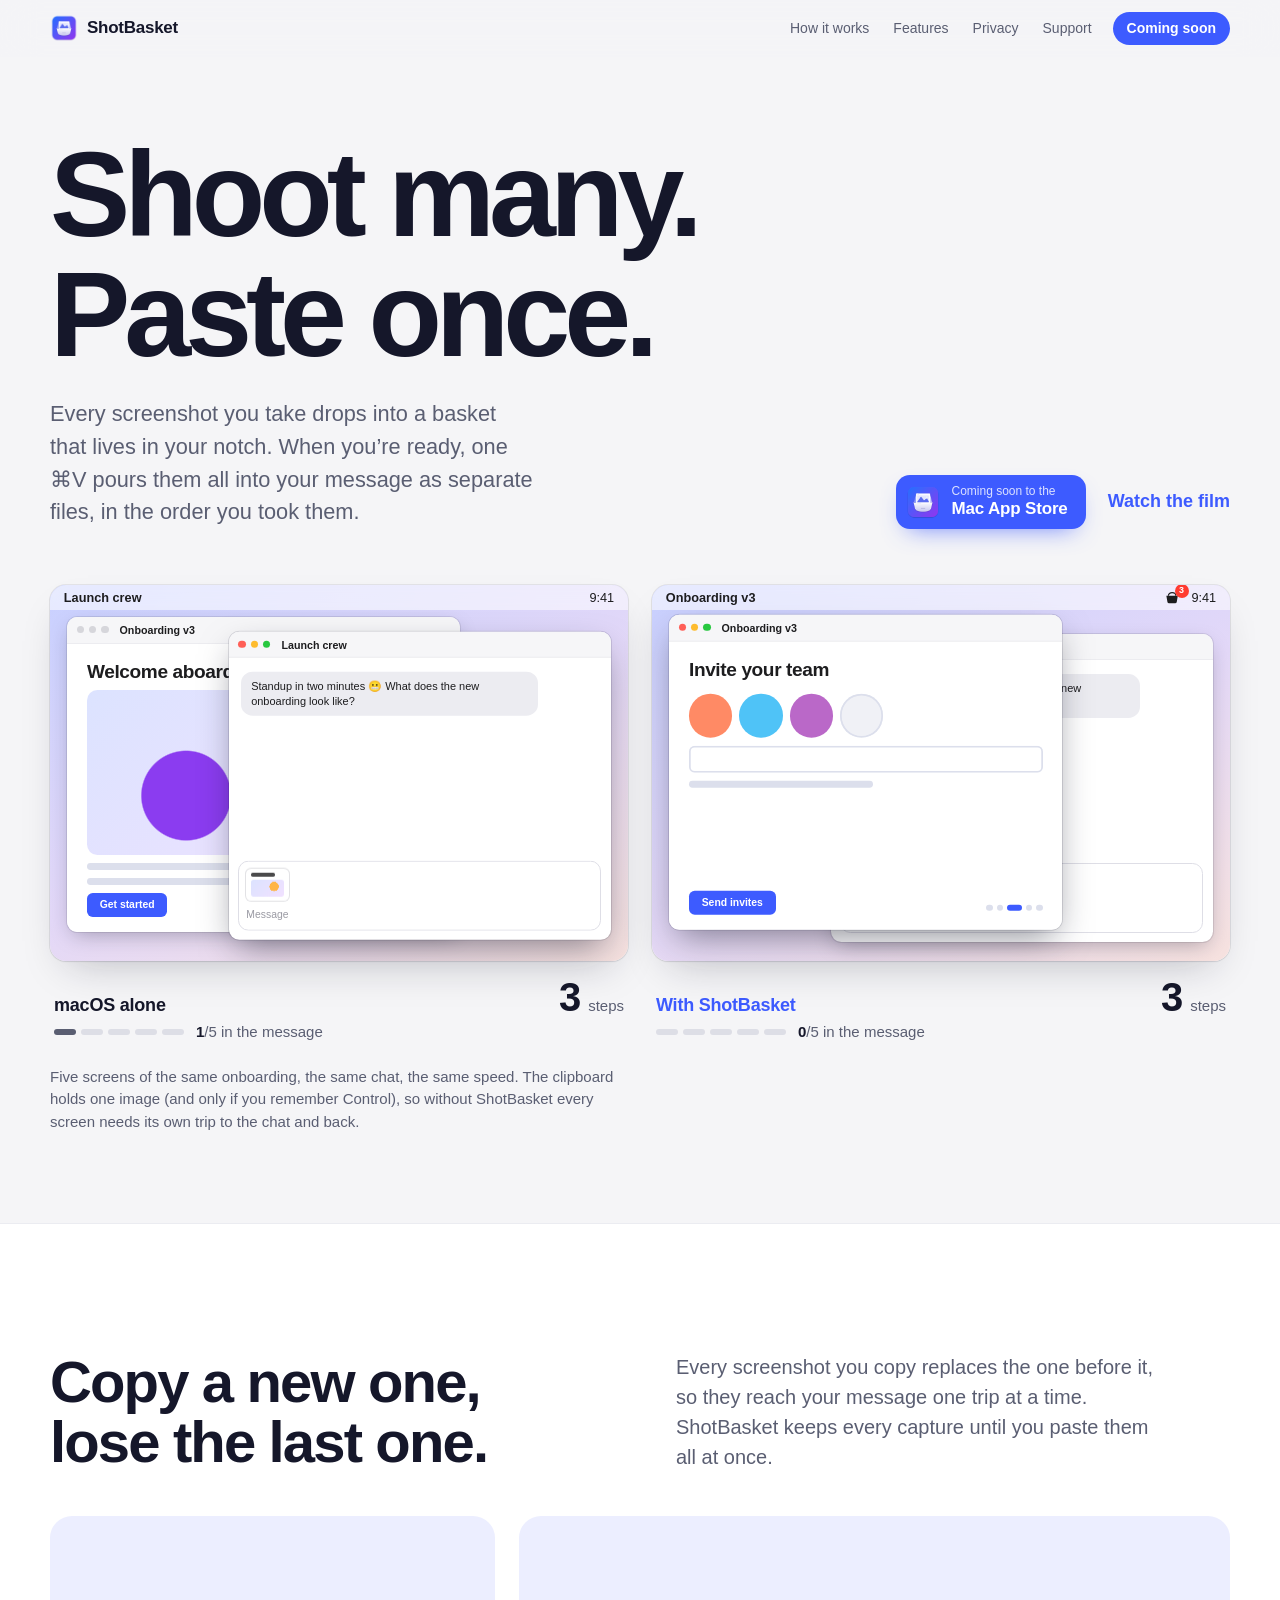
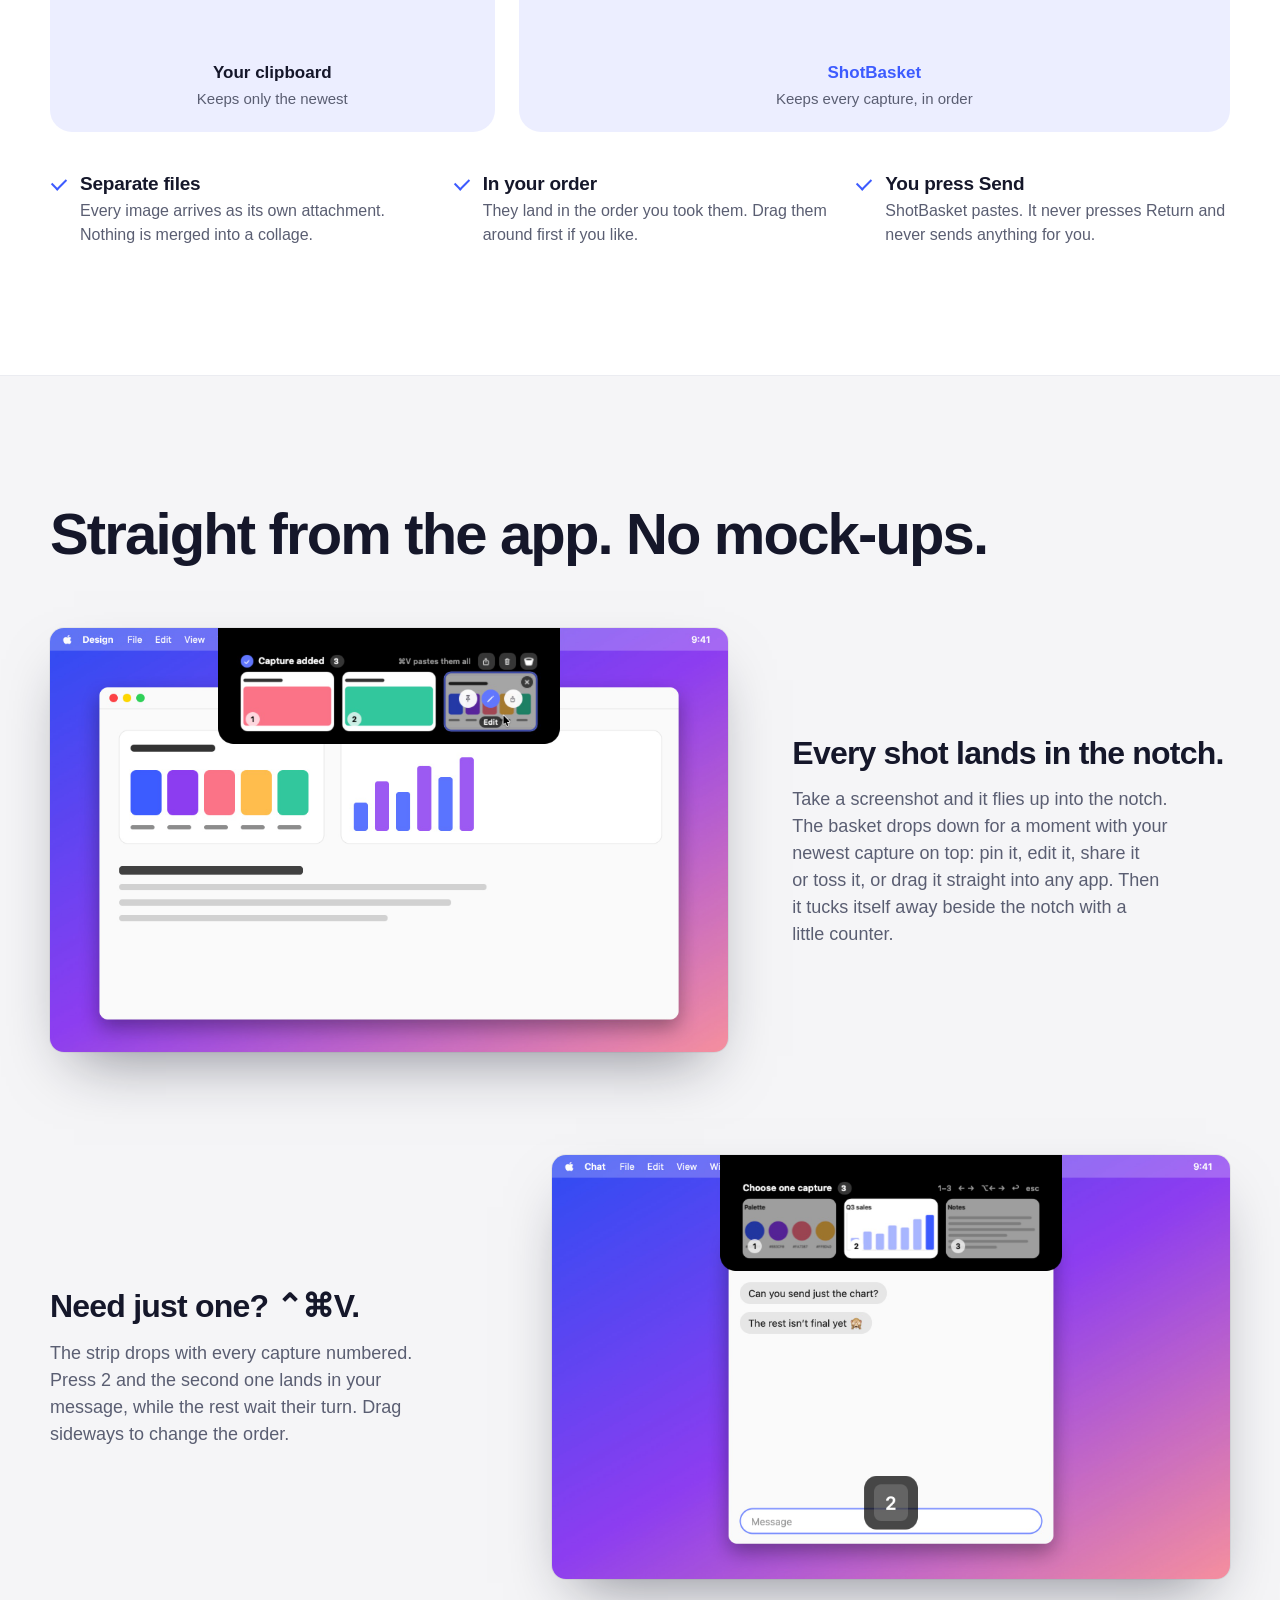
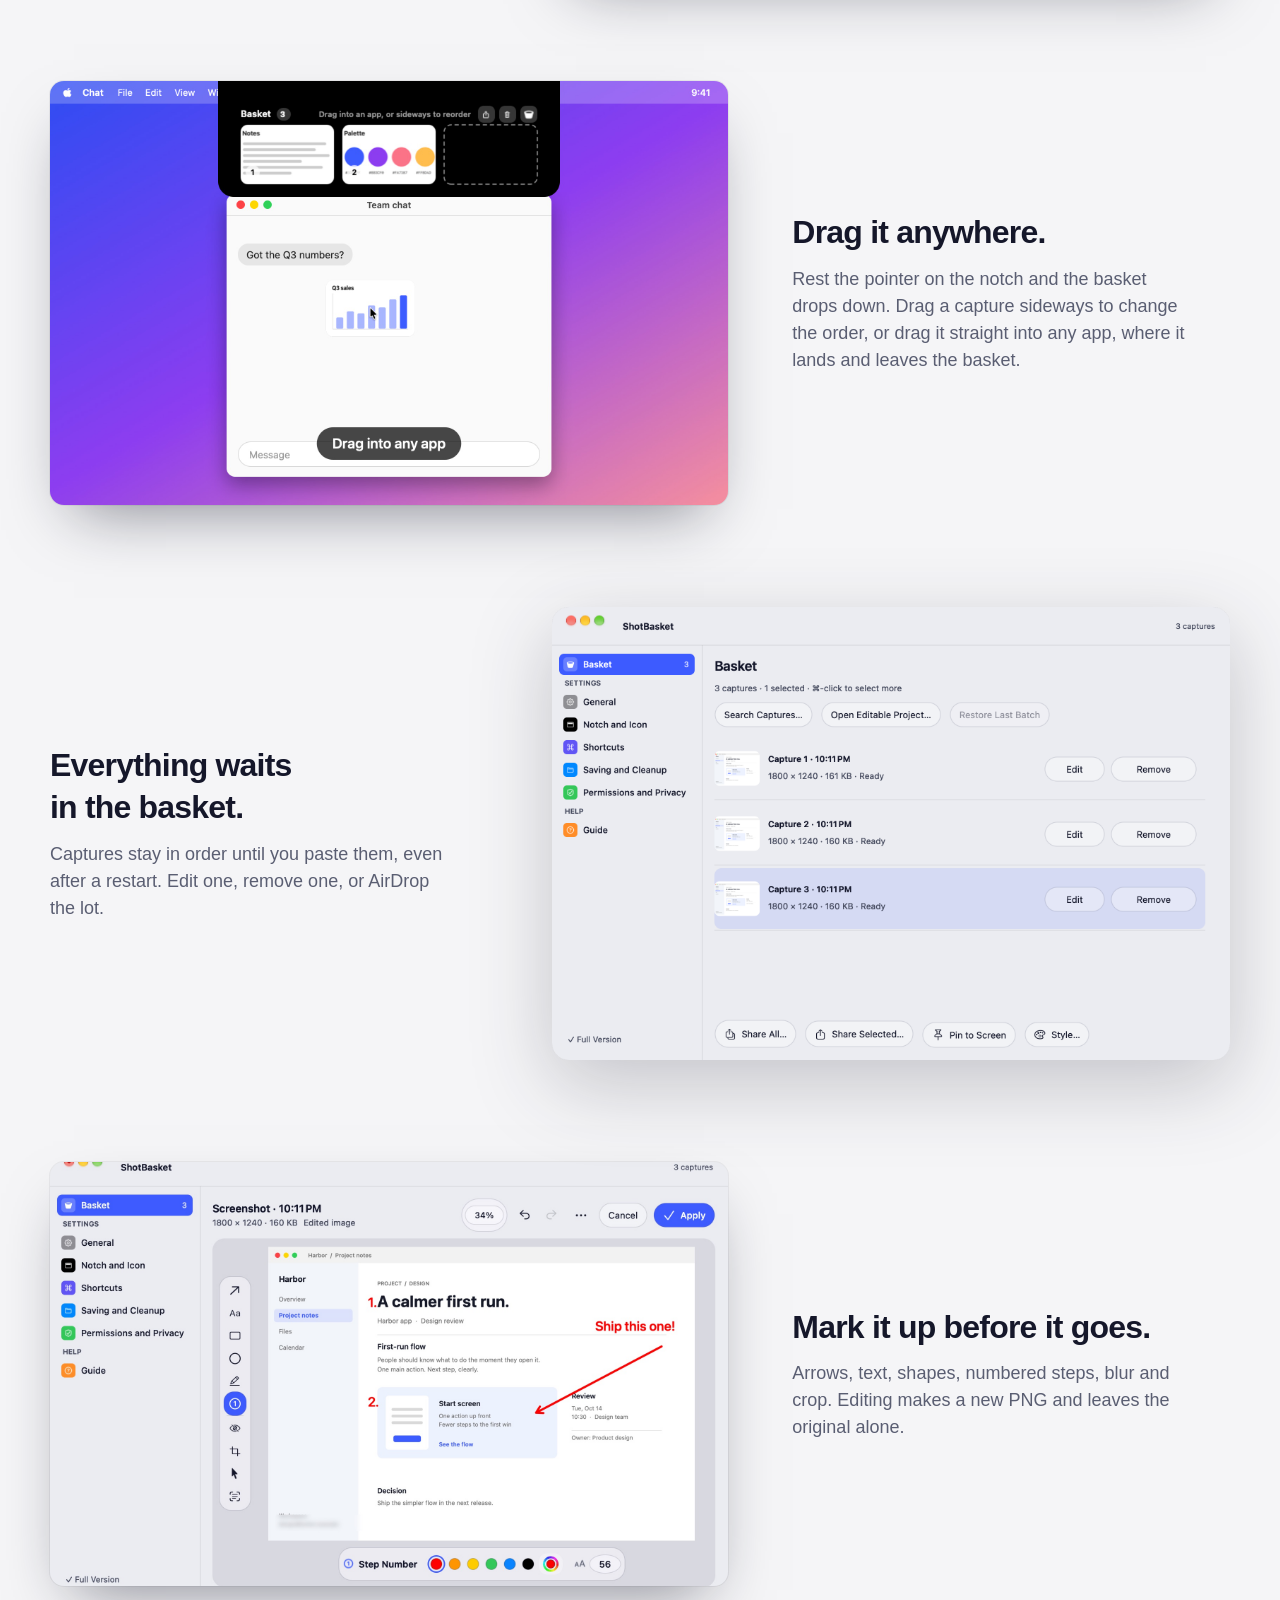
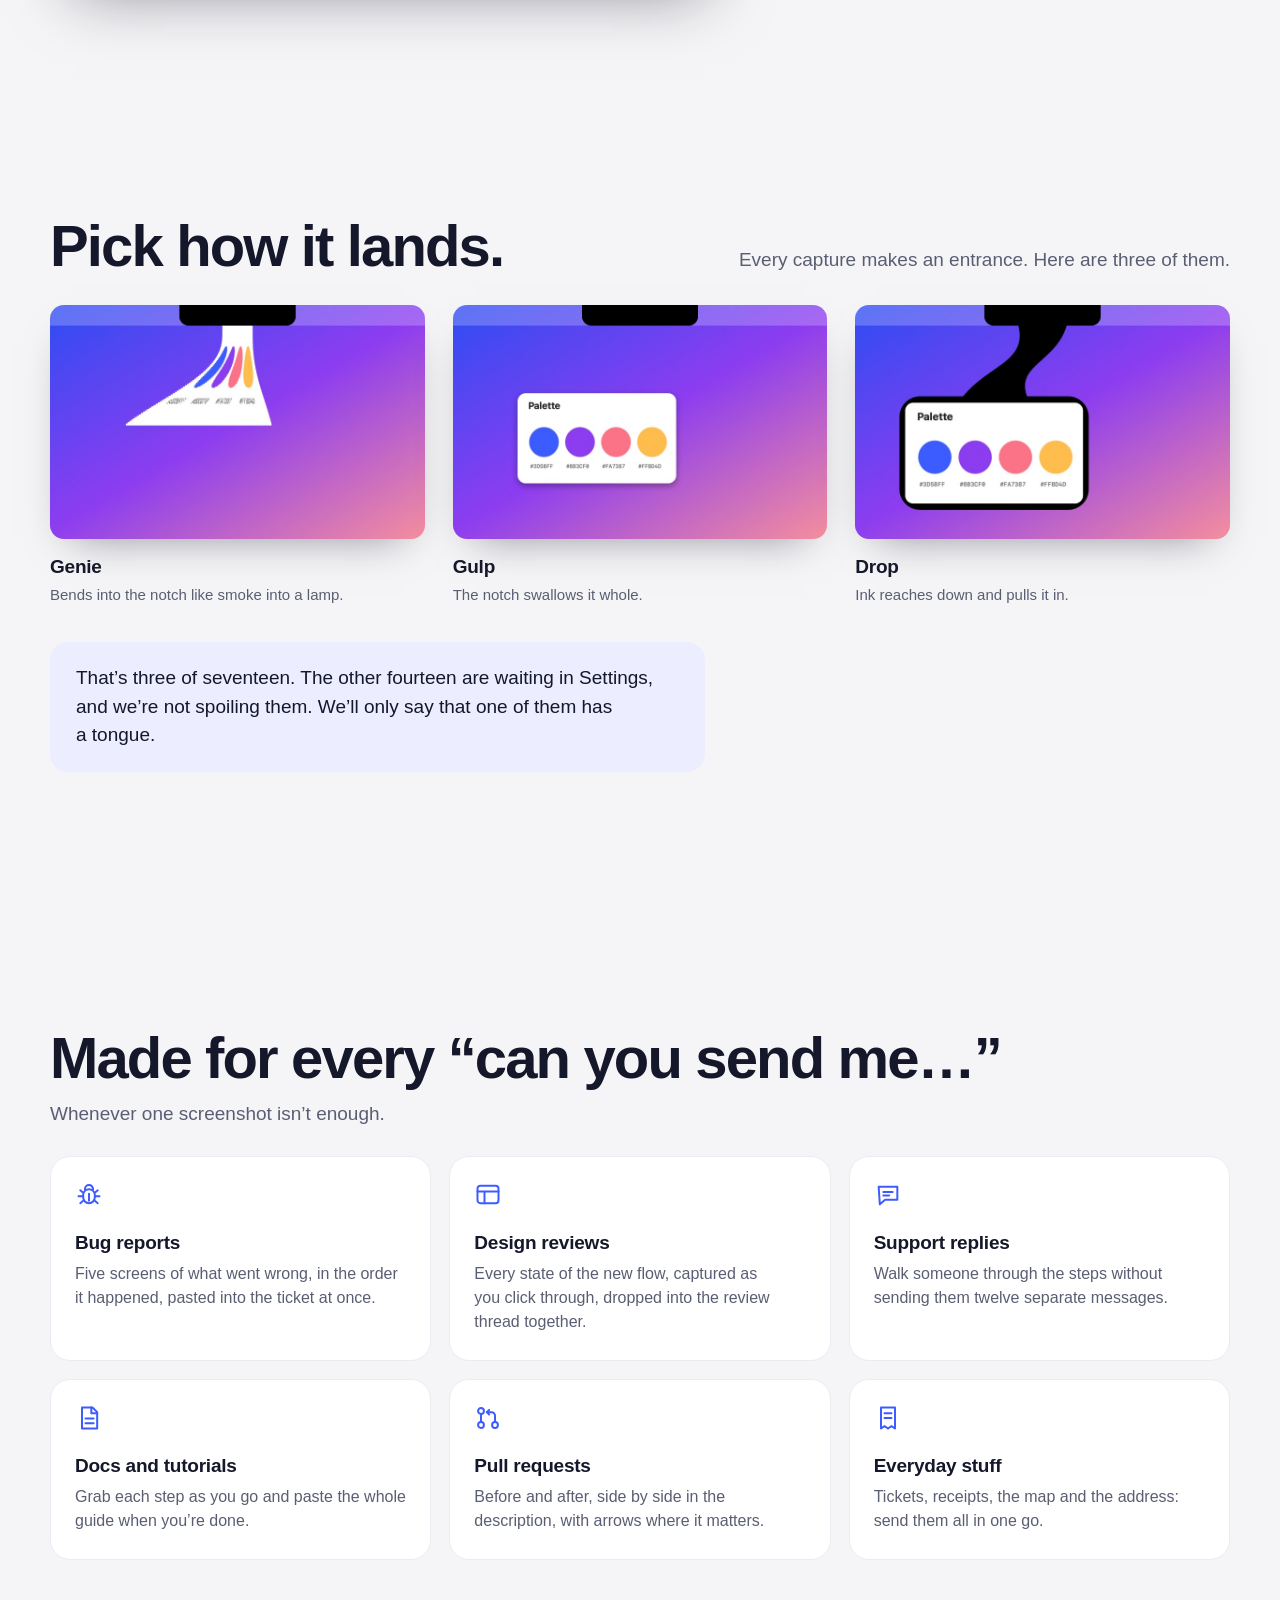
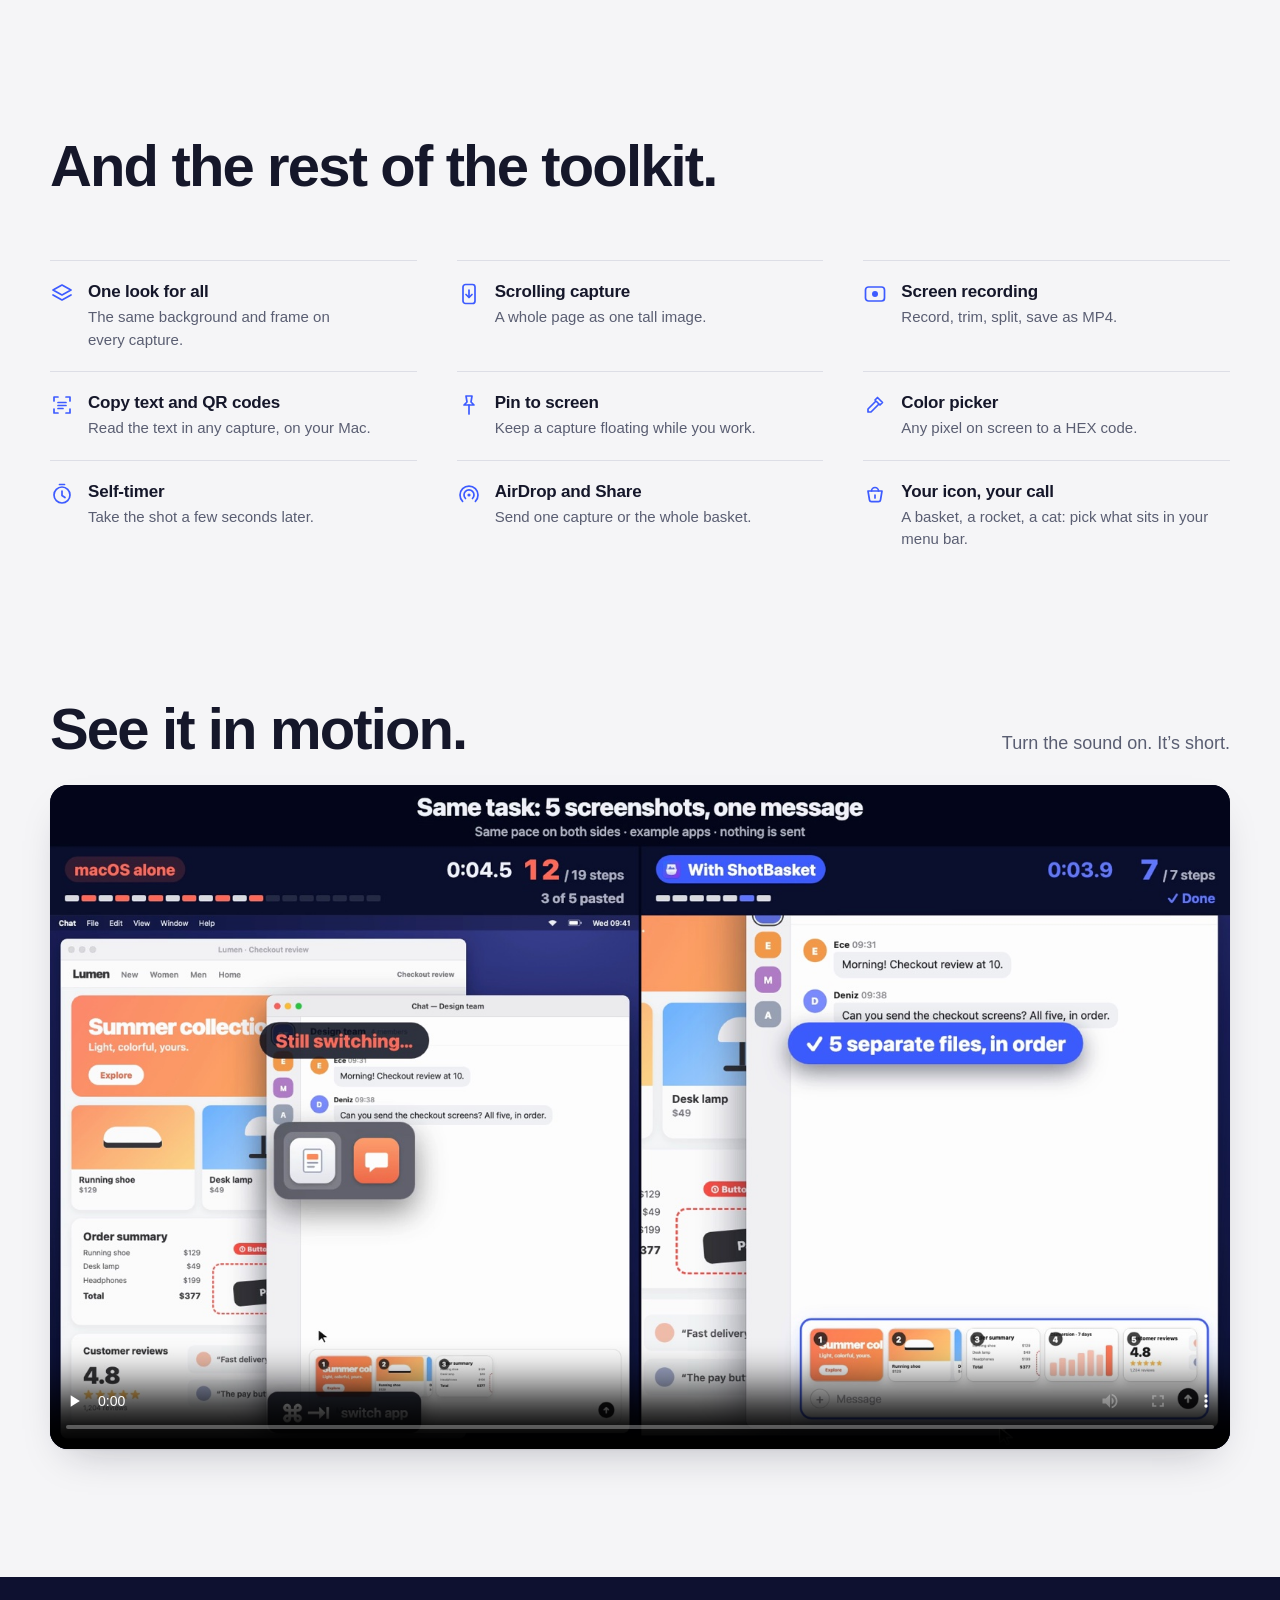
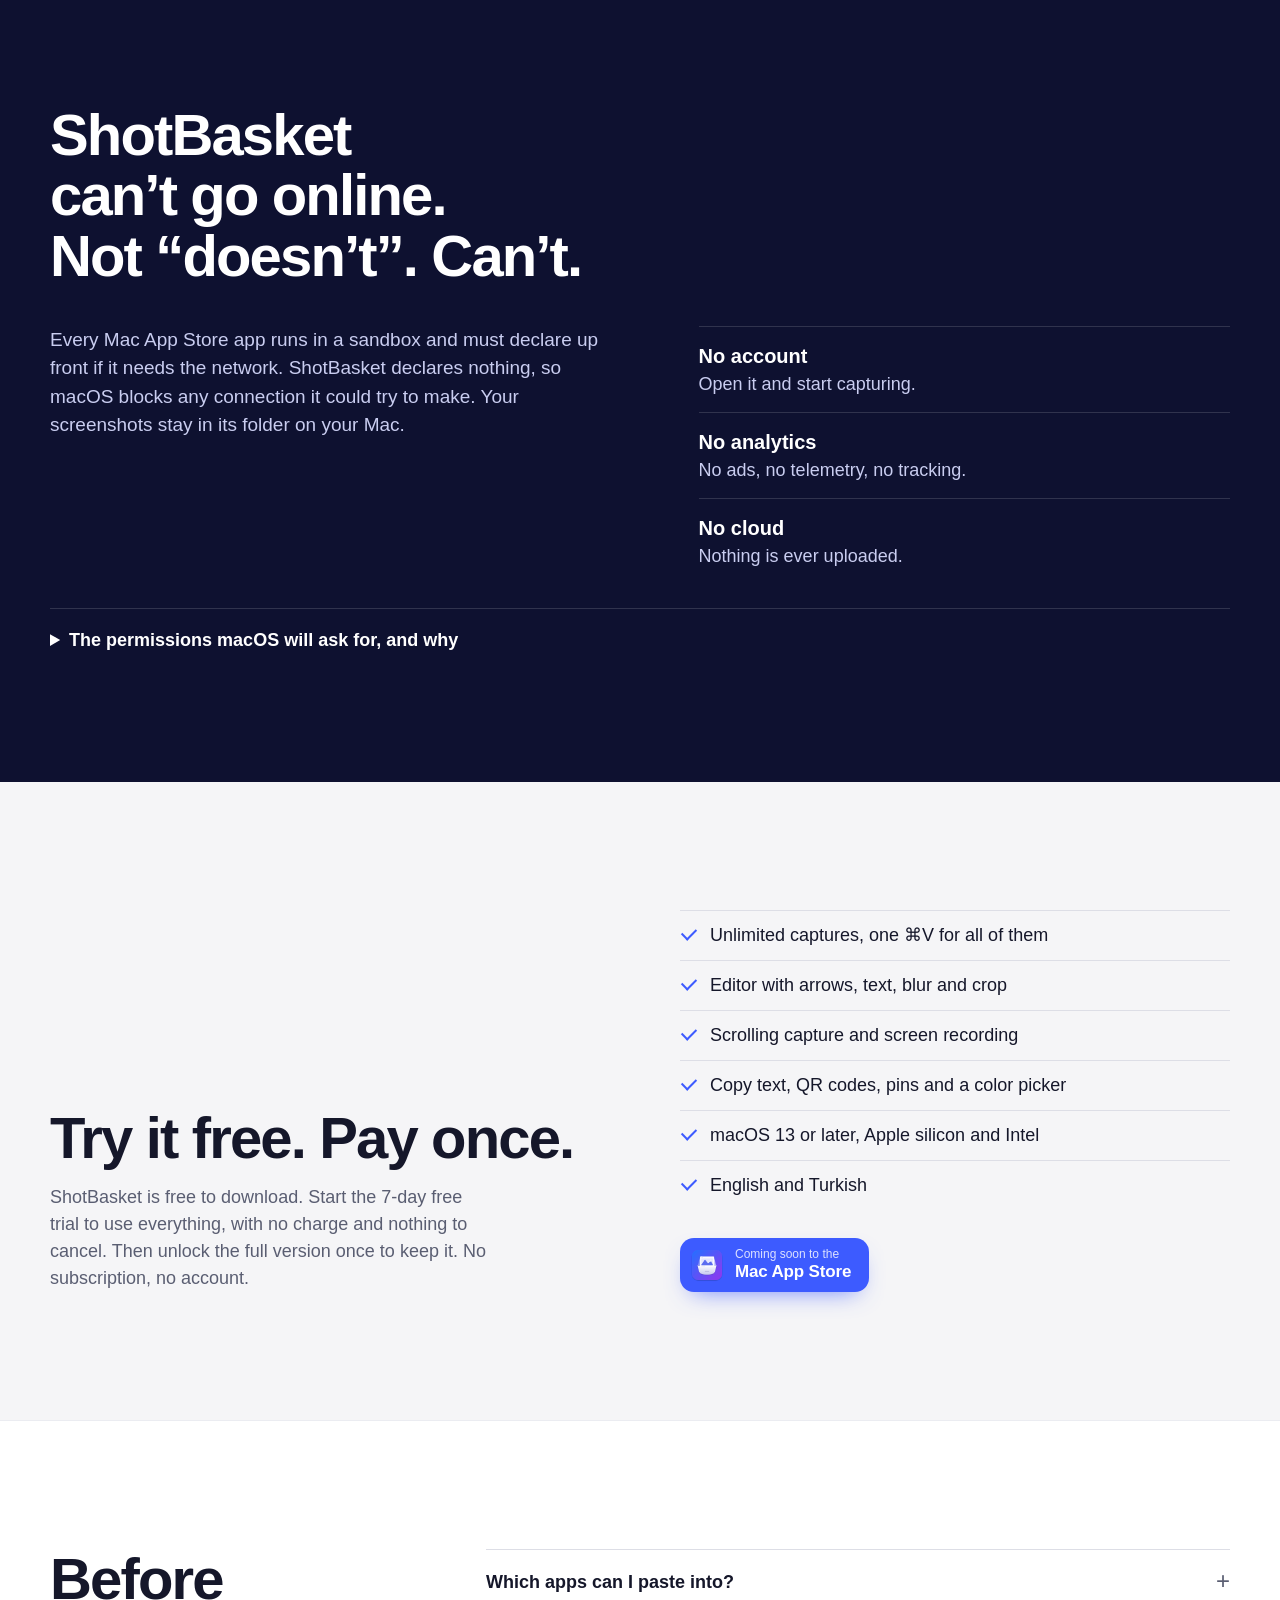
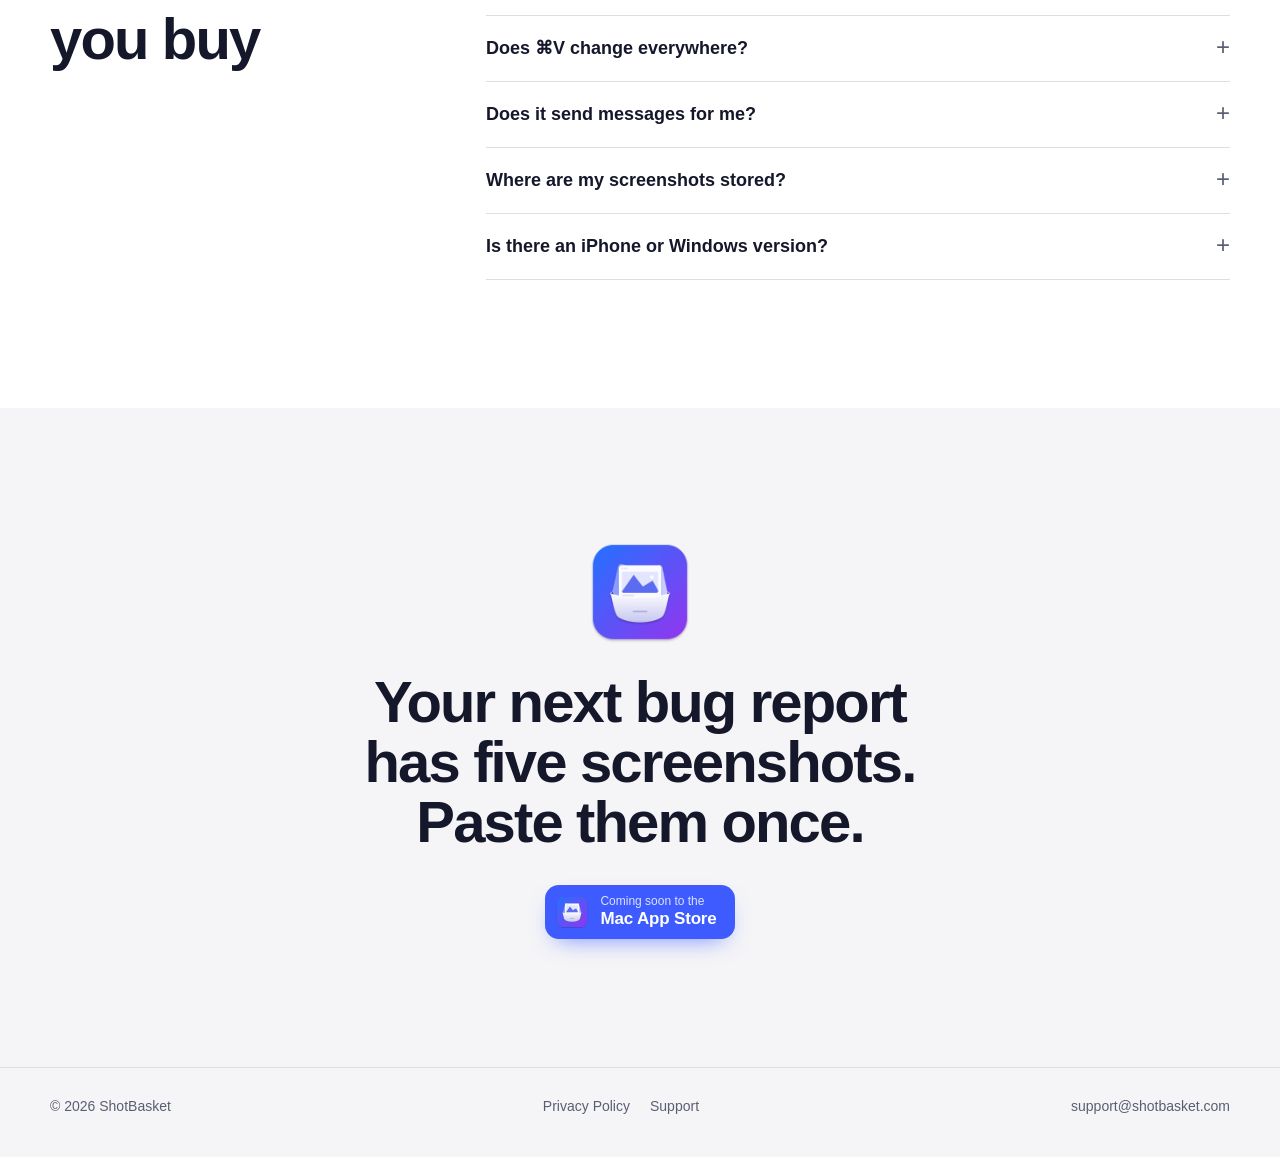
==== commit 25ee1126: "Publish website from 3829778" ====
--- a/index.html
+++ b/index.html
@@ -32,7 +32,7 @@
       <h1><span>Shoot many.</span> <span>Paste once.</span></h1>
       <div class="hero-side">
         <p class="lede">Every screenshot you take drops into a basket that lives in your notch. When you’re ready, one ⌘V pours them all into your message as separate files, in the order you took them.</p>
-        <div class="cta"><a class="store" href="#price"><img src="assets/icon-256.png" alt="" width="34" height="34"><span><small>Coming soon to the</small><b>Mac App Store</b></span></a><a class="film-link" href="#race">Watch the race</a></div>
+        <div class="cta"><a class="store" href="#price"><img src="assets/icon-256.png" alt="" width="34" height="34"><span><small>Coming soon to the</small><b>Mac App Store</b></span></a><a class="film-link" href="#film" data-play-film>Watch the film</a></div>
       </div>
     </div>
     <div class="wrap">
@@ -89,10 +89,24 @@
     </div>
   </section>
 
+  <section class="uses-section">
+    <div class="wrap">
+      <div class="styles-head"><h2>Made for every “can you send me…”</h2><p>Whenever one screenshot isn’t enough.</p></div>
+      <ul class="uses"><li><svg viewBox="0 0 24 24" fill="none" stroke="currentColor" stroke-width="1.7" stroke-linecap="round" stroke-linejoin="round" aria-hidden="true"><path d="M8.5 7a3.5 3.5 0 0 1 7 0"/><rect x="7" y="7" width="10" height="12" rx="5"/><path d="M12 11v6M3 13h4M17 13h4M4.5 8l2.5 2M19.5 8 17 10M4.5 19l2.5-2M19.5 19 17 17"/></svg><h3>Bug reports</h3><p>Five screens of what went wrong, in the order it happened, pasted into the ticket at once.</p></li><li><svg viewBox="0 0 24 24" fill="none" stroke="currentColor" stroke-width="1.7" stroke-linecap="round" stroke-linejoin="round" aria-hidden="true"><rect x="3" y="4" width="18" height="15" rx="2.5"/><path d="M3 9h18M9 9v10"/></svg><h3>Design reviews</h3><p>Every state of the new flow, captured as you click through, dropped into the review thread together.</p></li><li><svg viewBox="0 0 24 24" fill="none" stroke="currentColor" stroke-width="1.7" stroke-linecap="round" stroke-linejoin="round" aria-hidden="true"><path d="M4 5h16v11H9.5L5 20z"/><path d="M8 9.5h8M8 12.5h5"/></svg><h3>Support replies</h3><p>Walk someone through the steps without sending them twelve separate messages.</p></li><li><svg viewBox="0 0 24 24" fill="none" stroke="currentColor" stroke-width="1.7" stroke-linecap="round" stroke-linejoin="round" aria-hidden="true"><path d="M6 3h9l4 4v14H6z"/><path d="M14 3v5h5M9 12.5h7M9 16.5h7"/></svg><h3>Docs and tutorials</h3><p>Grab each step as you go and paste the whole guide when you’re done.</p></li><li><svg viewBox="0 0 24 24" fill="none" stroke="currentColor" stroke-width="1.7" stroke-linecap="round" stroke-linejoin="round" aria-hidden="true"><circle cx="6" cy="6" r="2.5"/><circle cx="6" cy="18" r="2.5"/><circle cx="18" cy="18" r="2.5"/><path d="M6 8.5v7M18 15.5V10a3 3 0 0 0-3-3h-4"/><path d="M13 5 11 7l2 2"/></svg><h3>Pull requests</h3><p>Before and after, side by side in the description, with arrows where it matters.</p></li><li><svg viewBox="0 0 24 24" fill="none" stroke="currentColor" stroke-width="1.7" stroke-linecap="round" stroke-linejoin="round" aria-hidden="true"><path d="M6 3h12v18l-3-2-3 2-3-2-3 2z"/><path d="M9 8h6M9 12h6"/></svg><h3>Everyday stuff</h3><p>Tickets, receipts, the map and the address: send them all in one go.</p></li></ul>
+    </div>
+  </section>
+
   <section class="app kit-section">
     <div class="wrap">
       <h2 class="kit-h">And the rest of the toolkit.</h2>
       <ul class="kit"><li><svg viewBox="0 0 24 24" fill="none" stroke="currentColor" stroke-width="1.7" stroke-linecap="round" stroke-linejoin="round" aria-hidden="true"><path d="M12 3l9 5-9 5-9-5z"/><path d="M3 13l9 5 9-5"/></svg><div><h3>One look for all</h3><p>The same background and frame on every capture.</p></div></li><li><svg viewBox="0 0 24 24" fill="none" stroke="currentColor" stroke-width="1.7" stroke-linecap="round" stroke-linejoin="round" aria-hidden="true"><rect x="6" y="2.5" width="12" height="19" rx="2.5"/><path d="M12 8v7"/><path d="M9 12.5l3 3 3-3"/></svg><div><h3>Scrolling capture</h3><p>A whole page as one tall image.</p></div></li><li><svg viewBox="0 0 24 24" fill="none" stroke="currentColor" stroke-width="1.7" stroke-linecap="round" stroke-linejoin="round" aria-hidden="true"><rect x="2.5" y="5" width="19" height="14" rx="3"/><circle cx="12" cy="12" r="3" fill="currentColor" stroke="none"/></svg><div><h3>Screen recording</h3><p>Record, trim, split, save as MP4.</p></div></li><li><svg viewBox="0 0 24 24" fill="none" stroke="currentColor" stroke-width="1.7" stroke-linecap="round" stroke-linejoin="round" aria-hidden="true"><path d="M4 8V4h4"/><path d="M16 4h4v4"/><path d="M20 16v4h-4"/><path d="M8 20H4v-4"/><path d="M8 9.5h8"/><path d="M8 12.5h8"/><path d="M8 15.5h5"/></svg><div><h3>Copy text and QR codes</h3><p>Read the text in any capture, on your Mac.</p></div></li><li><svg viewBox="0 0 24 24" fill="none" stroke="currentColor" stroke-width="1.7" stroke-linecap="round" stroke-linejoin="round" aria-hidden="true"><path d="M9 3h6l-1 6 3 3H7l3-3z"/><path d="M12 12v9"/></svg><div><h3>Pin to screen</h3><p>Keep a capture floating while you work.</p></div></li><li><svg viewBox="0 0 24 24" fill="none" stroke="currentColor" stroke-width="1.7" stroke-linecap="round" stroke-linejoin="round" aria-hidden="true"><path d="M14.5 4.5l5 5-2.5 2.5-5-5z"/><path d="M12.5 8.5L5 16v3h3l7.5-7.5"/></svg><div><h3>Color picker</h3><p>Any pixel on screen to a HEX code.</p></div></li><li><svg viewBox="0 0 24 24" fill="none" stroke="currentColor" stroke-width="1.7" stroke-linecap="round" stroke-linejoin="round" aria-hidden="true"><circle cx="12" cy="13" r="8"/><path d="M12 9v4.5l3 2"/><path d="M9.5 2.5h5"/></svg><div><h3>Self-timer</h3><p>Take the shot a few seconds later.</p></div></li><li><svg viewBox="0 0 24 24" fill="none" stroke="currentColor" stroke-width="1.7" stroke-linecap="round" stroke-linejoin="round" aria-hidden="true"><circle cx="12" cy="13" r="1.6" fill="currentColor" stroke="none"/><path d="M8.5 16.5a5 5 0 1 1 7 0"/><path d="M5.6 19.4a9 9 0 1 1 12.8 0"/></svg><div><h3>AirDrop and Share</h3><p>Send one capture or the whole basket.</p></div></li><li><svg viewBox="0 0 24 24" fill="none" stroke="currentColor" stroke-width="1.7" stroke-linecap="round" stroke-linejoin="round" aria-hidden="true"><path d="M5 9h14l-1.5 9a2 2 0 0 1-2 1.7h-7a2 2 0 0 1-2-1.7z"/><path d="M8.5 9c0-2 1.6-3.5 3.5-3.5S15.5 7 15.5 9"/><path d="M12 13v3"/></svg><div><h3>Your icon, your call</h3><p>A basket, a rocket, a cat: pick what sits in your menu bar.</p></div></li></ul>
+    </div>
+  </section>
+
+  <section class="film" id="film">
+    <div class="wrap">
+      <div class="film-head"><h2>See it in motion.</h2><p>Turn the sound on. It’s short.</p></div>
+      <div class="screen"><video controls playsinline preload="none" poster="assets/video/poster-en.jpg"><source src="assets/video/promo-en.mp4" type="video/mp4"></video></div>
     </div>
   </section>
 
--- a/assets/site.css
+++ b/assets/site.css
@@ -131,6 +131,13 @@
 .kit h3 { font-size: 17px; margin-bottom: 3px; }
 .kit p { font-size: 15px; color: var(--ink-2); }
 
+/* Film */
+.film { padding-top: 0; }
+.film-head { display: flex; flex-wrap: wrap; justify-content: space-between; align-items: baseline; gap: 12px 32px; margin-bottom: 26px; }
+.film-head p { color: var(--ink-2); }
+.screen { border-radius: 18px; overflow: hidden; background: #0B0D22; box-shadow: var(--shadow); }
+.screen video { width: 100%; aspect-ratio: 16 / 9; display: block; }
+
 /* Pick how it lands: three of the seventeen intake animations, and a tease for the rest */
 .styles { padding-top: 0; }
 .styles-head { display: flex; flex-wrap: wrap; justify-content: space-between; align-items: baseline; gap: 12px 32px; margin-bottom: 28px; }
@@ -141,6 +148,14 @@
 .tiles p { color: var(--ink-2); font-size: 15px; }
 .tease { margin-top: 36px; padding: 22px 26px; border-radius: 18px; background: var(--tint); font-size: 19px; max-width: 62ch; }
 .kit-section { padding-top: 0; }
+/* Use cases */
+.uses { list-style: none; padding: 0; margin: 0; display: grid; grid-template-columns: repeat(3, 1fr); gap: 18px; }
+.uses li { background: var(--white); border: 1px solid var(--line-2); border-radius: 20px; padding: 24px 24px 26px; }
+.uses svg { width: 28px; height: 28px; color: var(--indigo); margin-bottom: 14px; }
+.uses h3 { font-size: 19px; margin-bottom: 6px; }
+.uses p { color: var(--ink-2); font-size: 16px; }
+@media (max-width: 900px) { .uses { grid-template-columns: 1fr 1fr; } }
+@media (max-width: 560px) { .uses { grid-template-columns: 1fr; } }
 
 /* Privacy: the one dark band */
 .privacy { background: var(--night); color: var(--night-ink); }
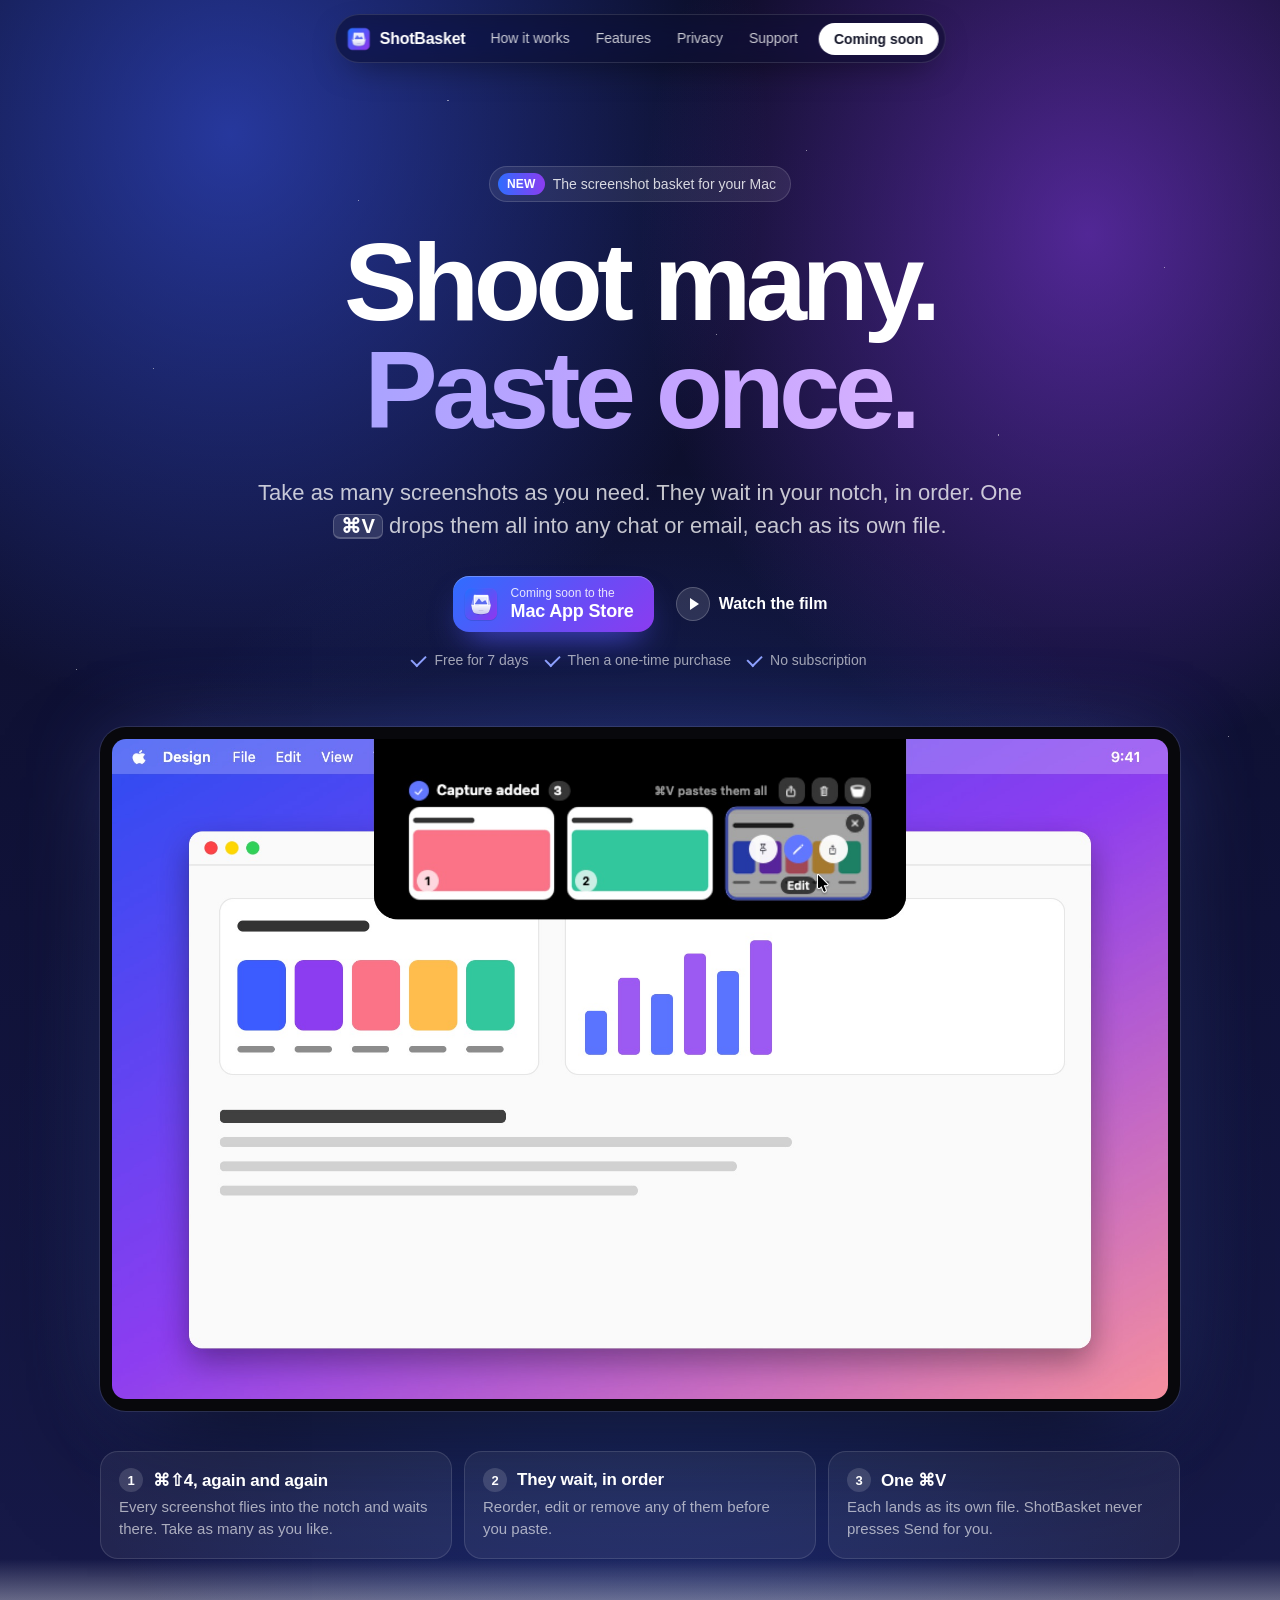
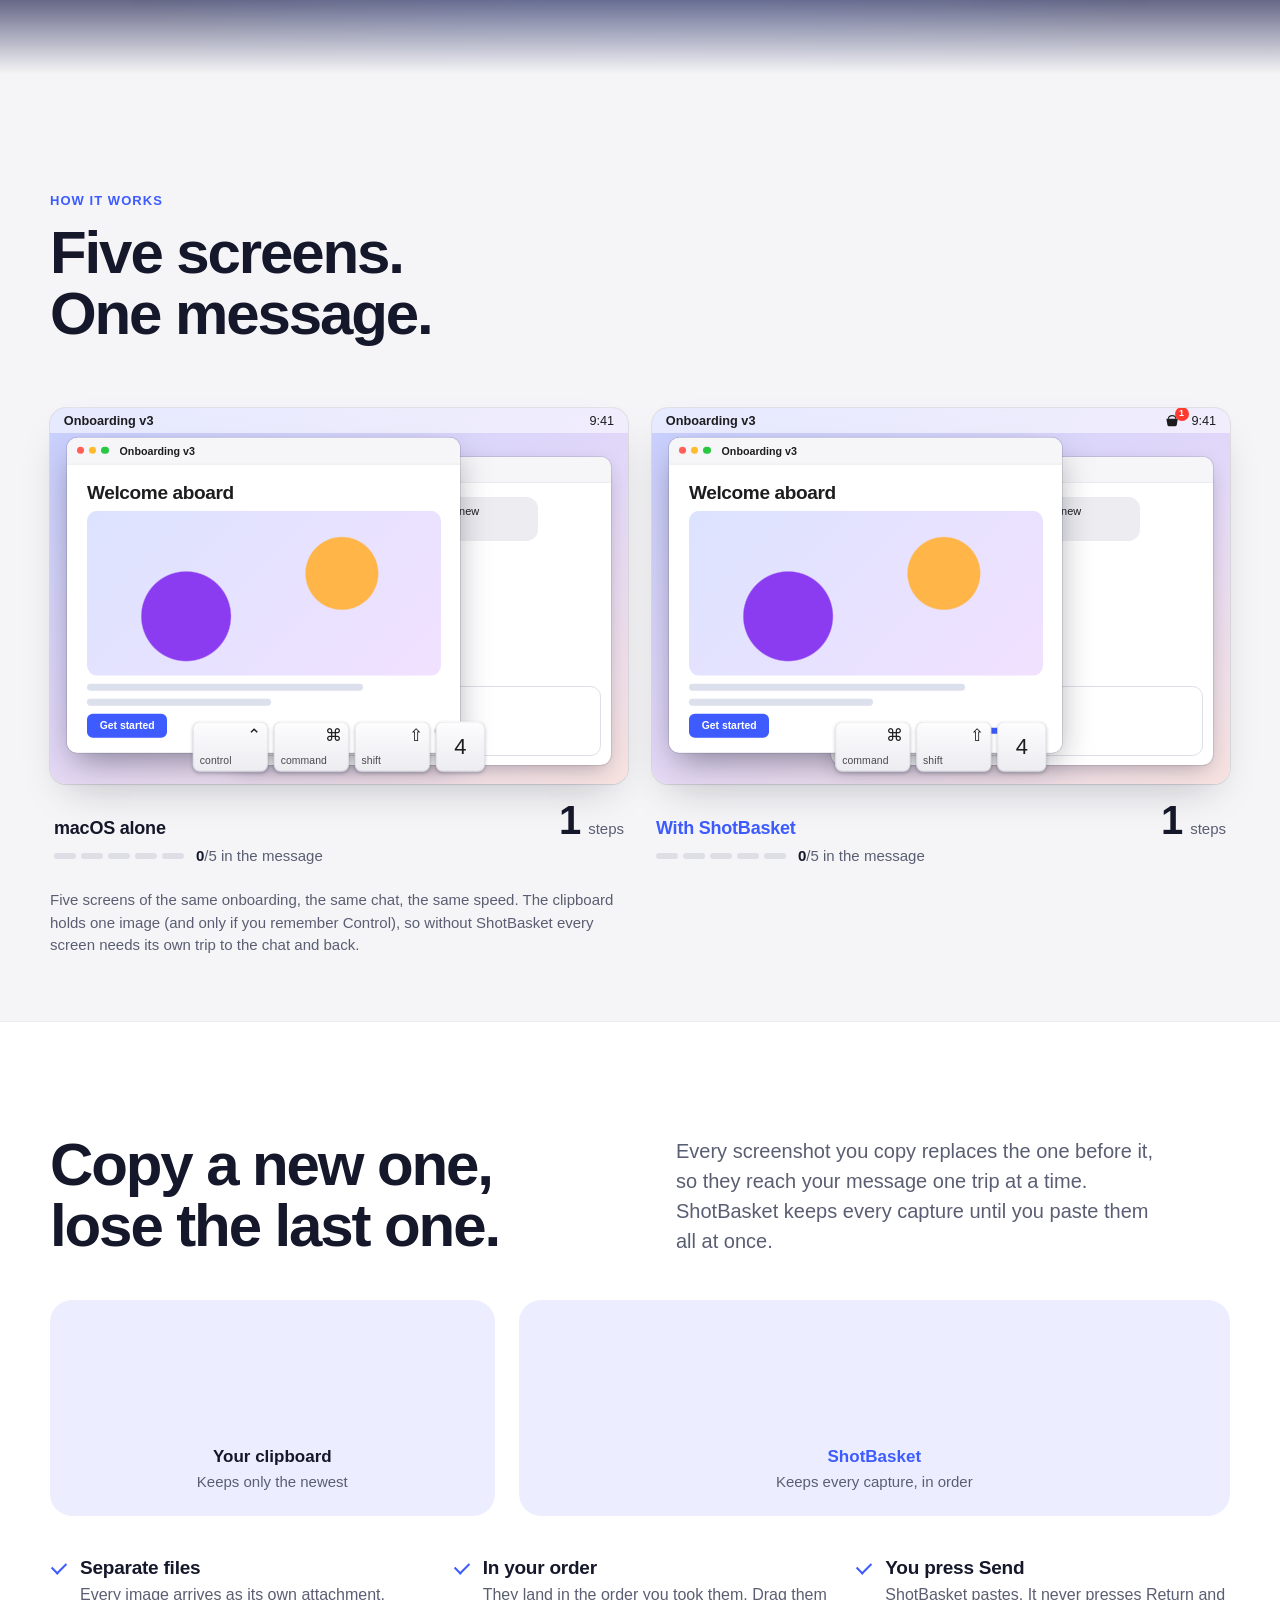
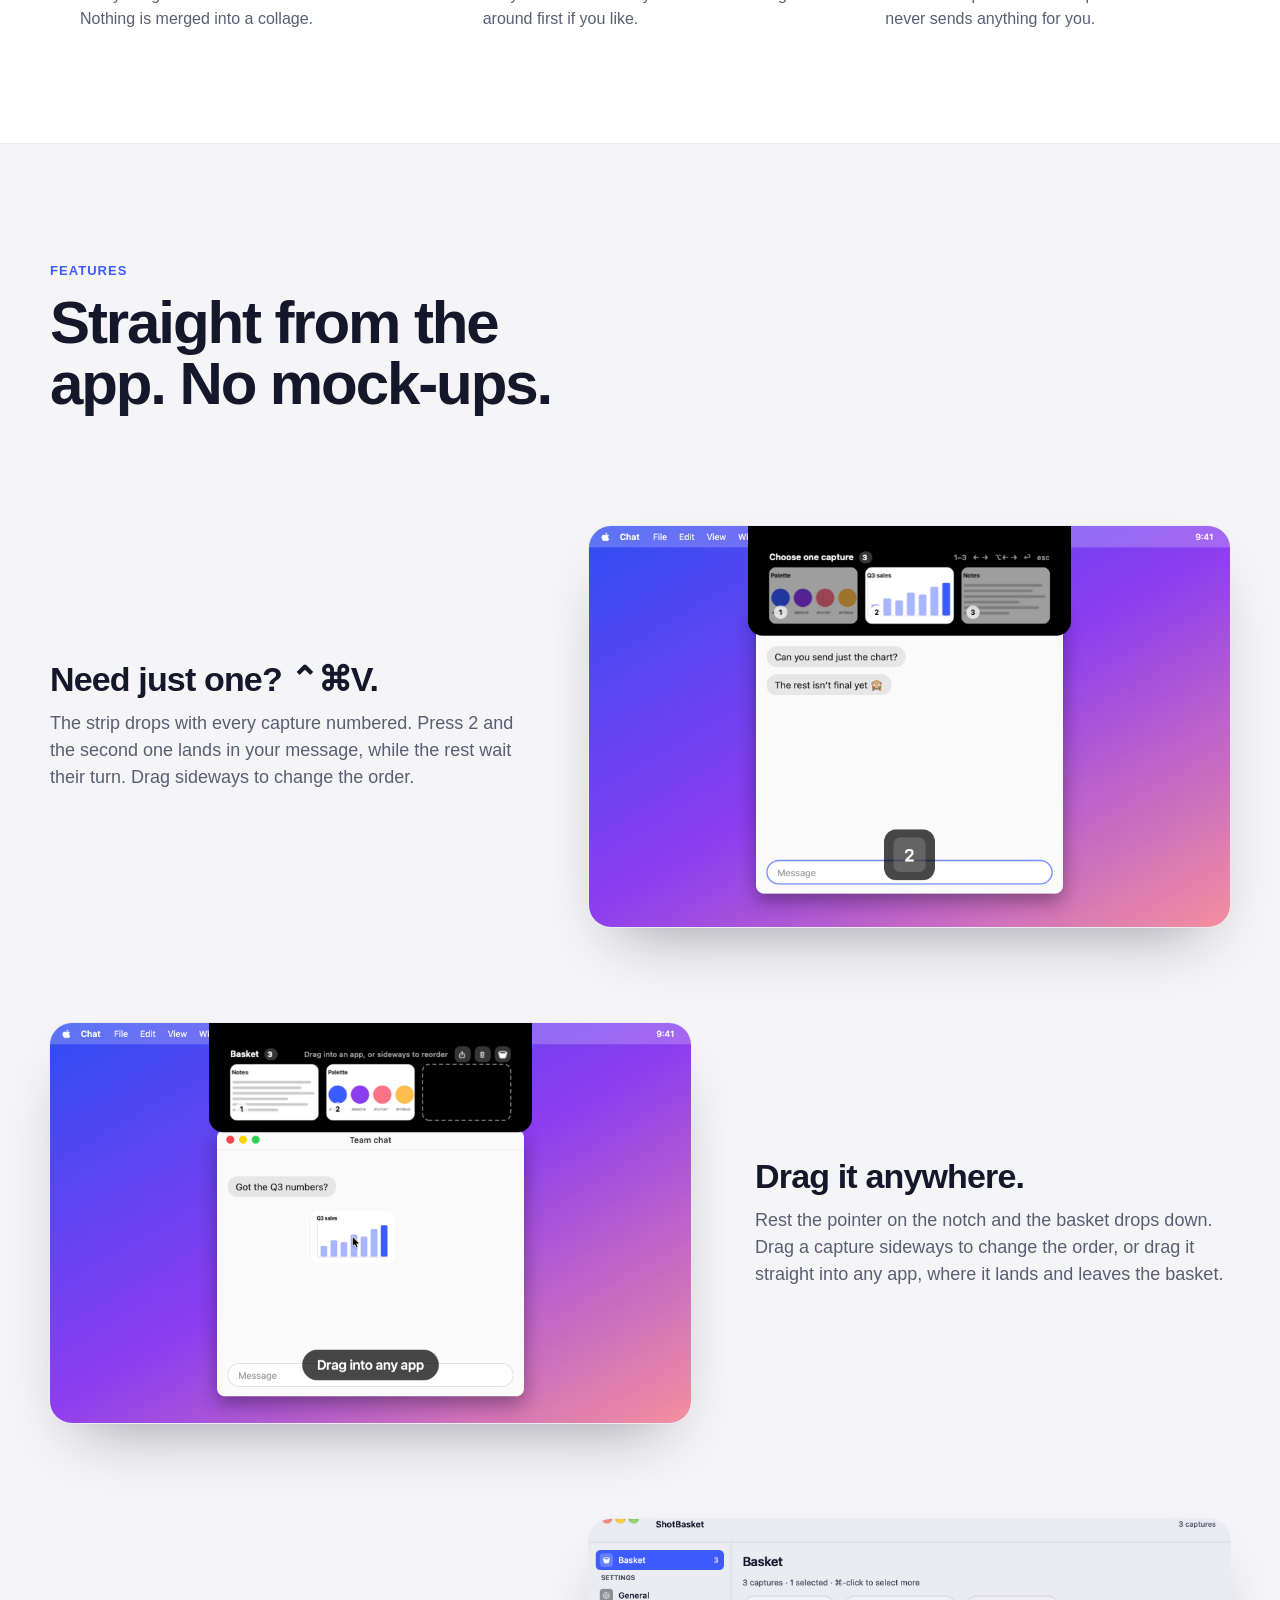
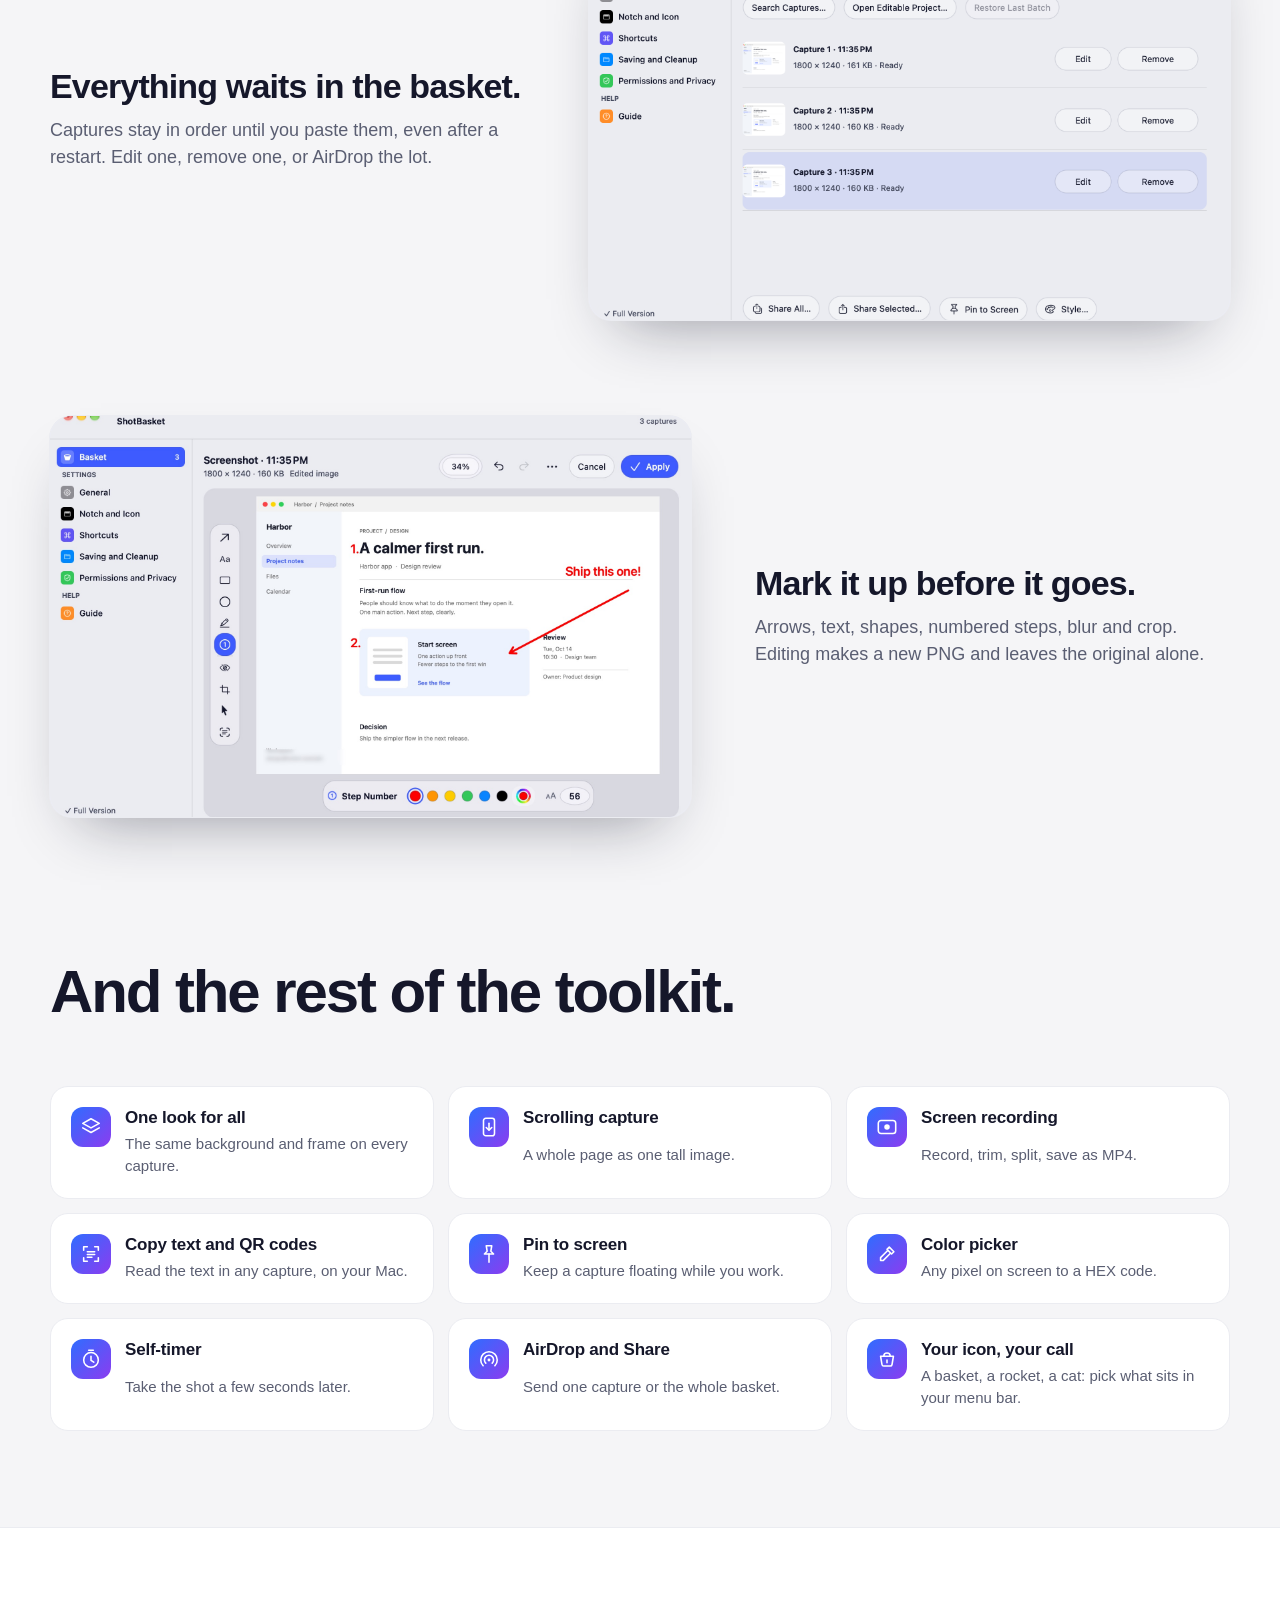
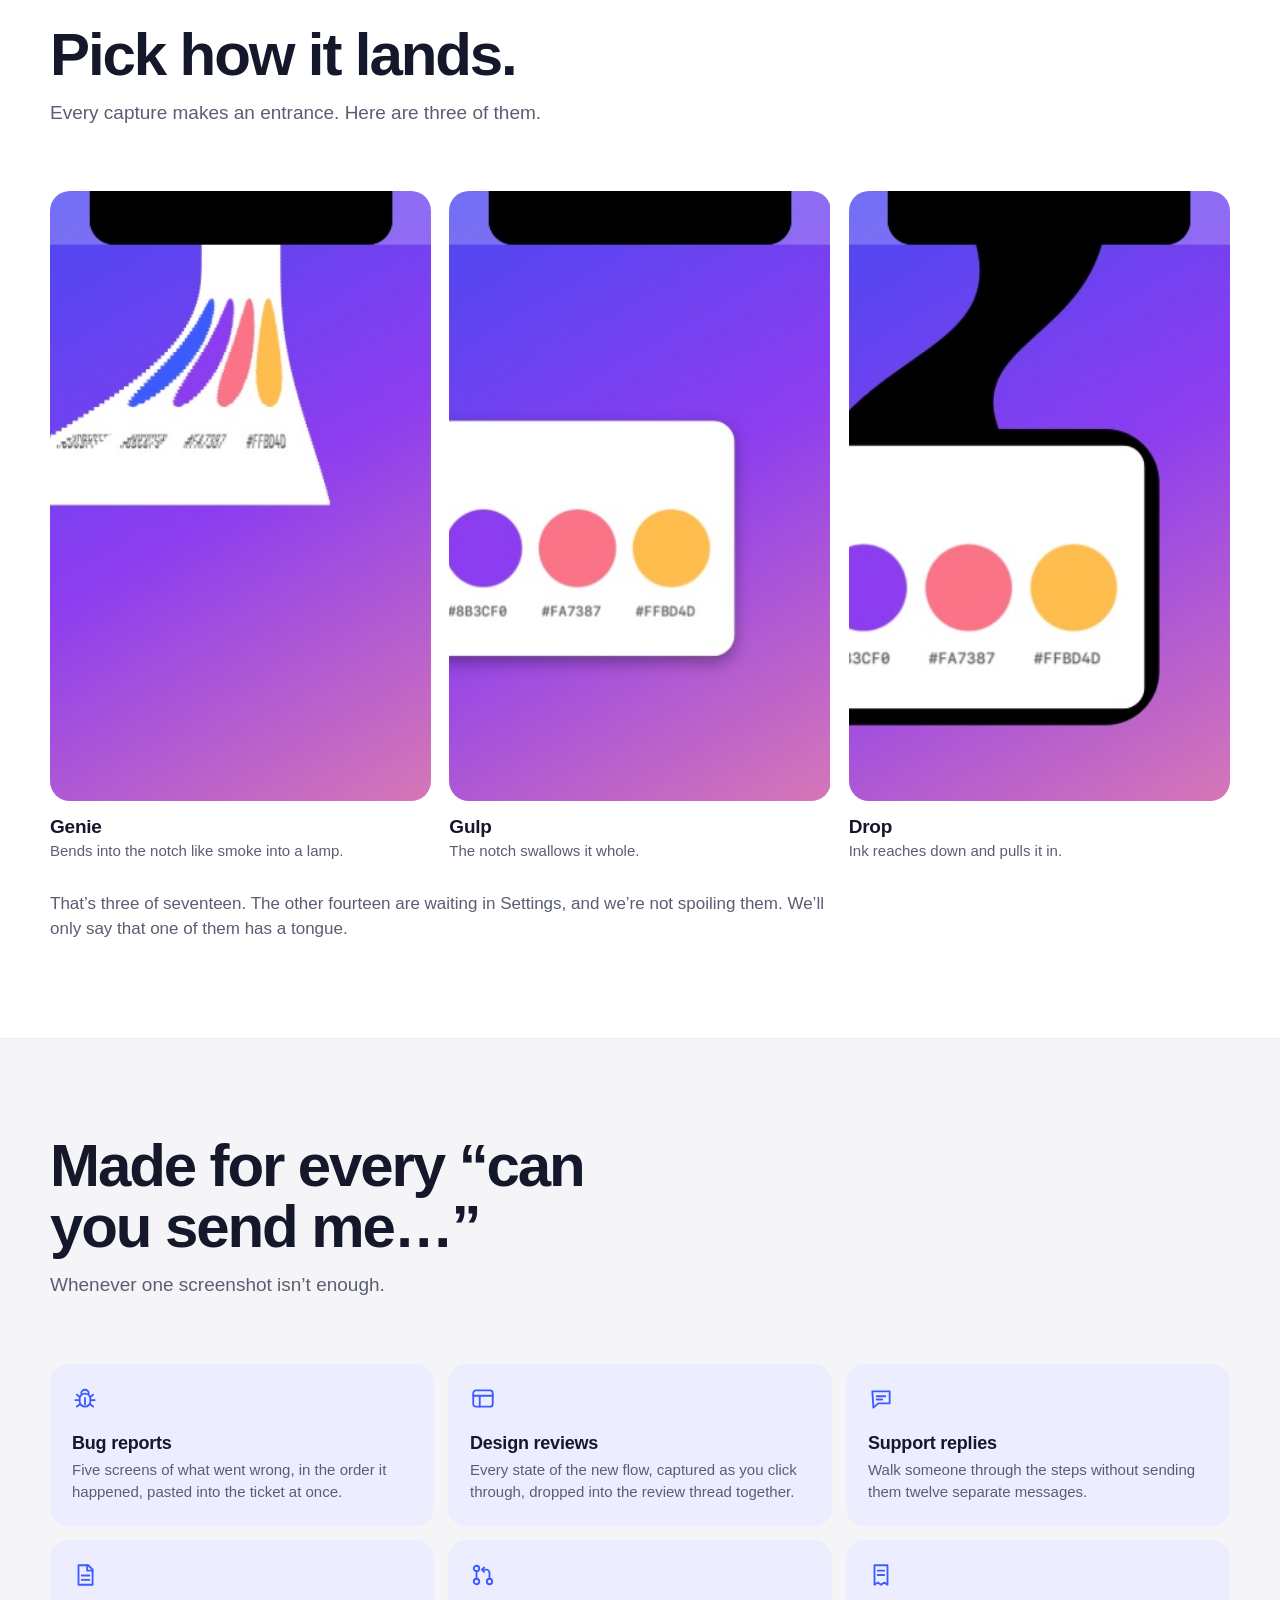
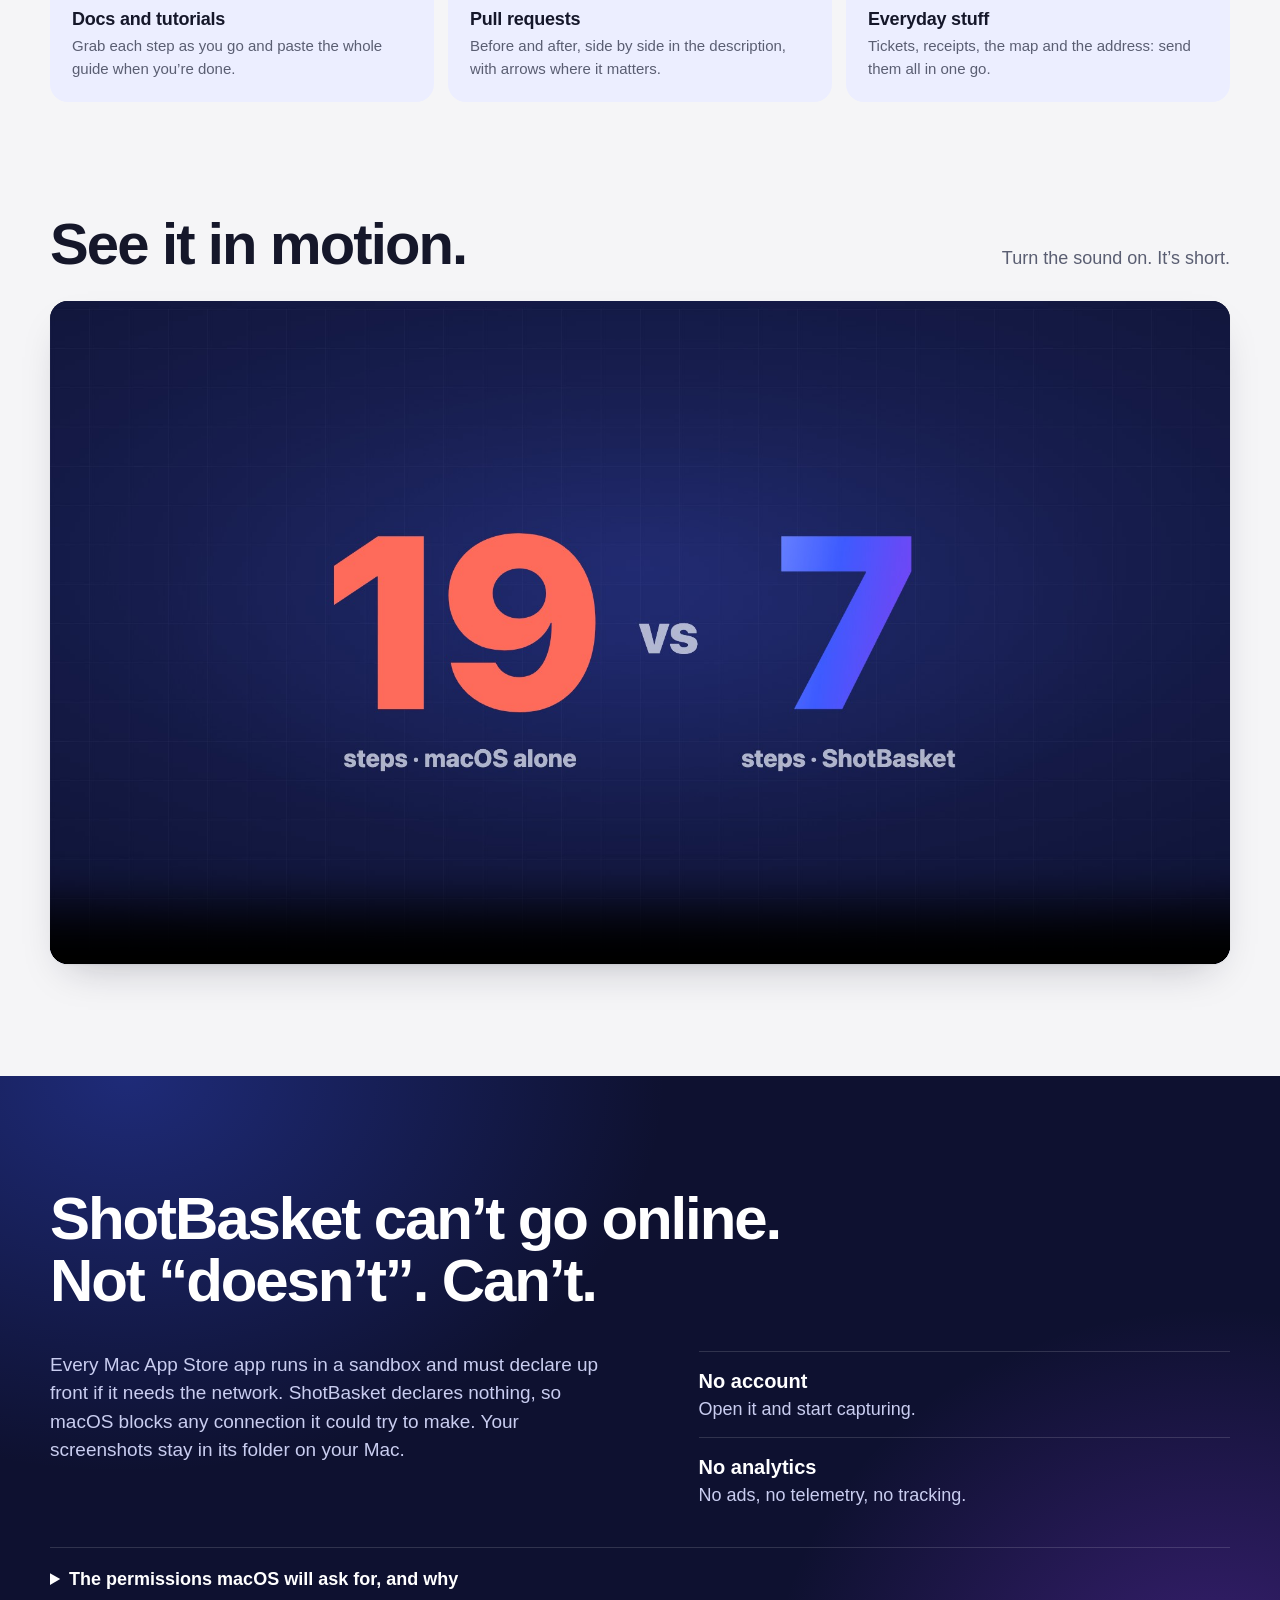
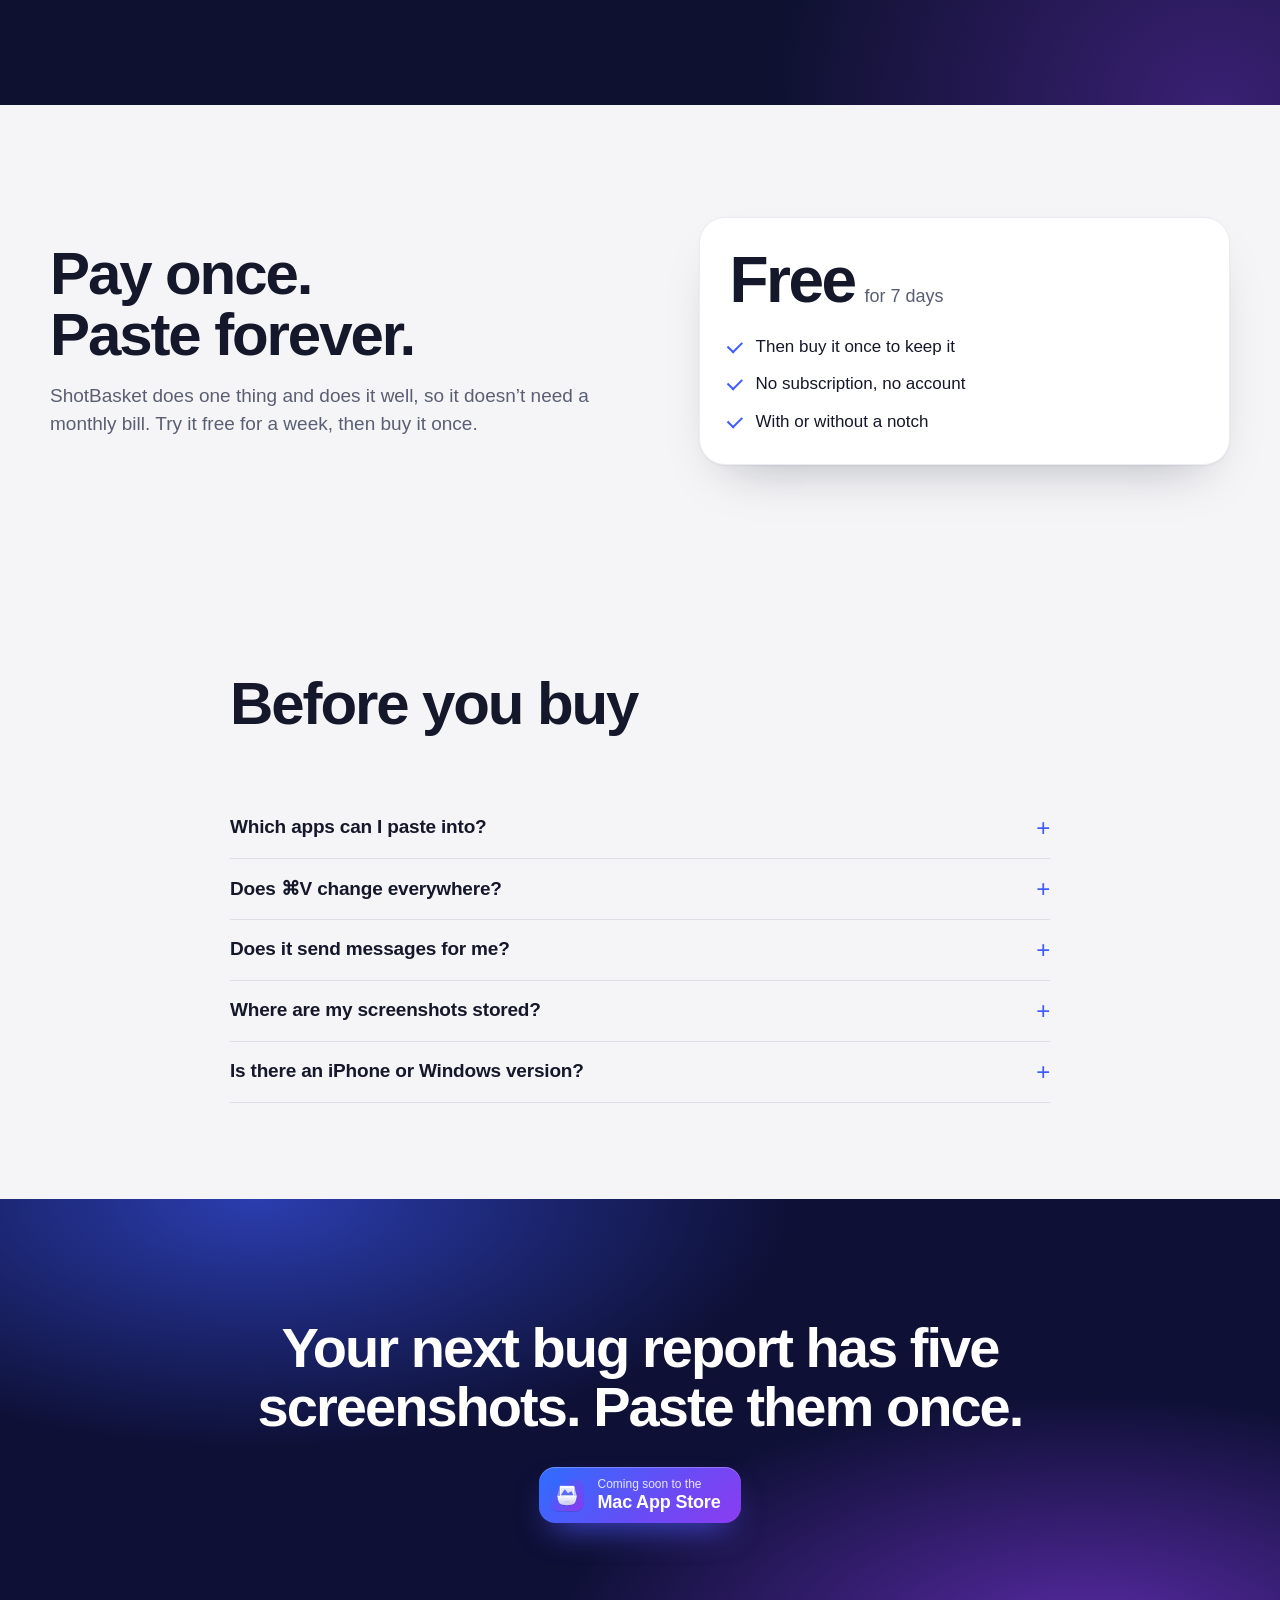
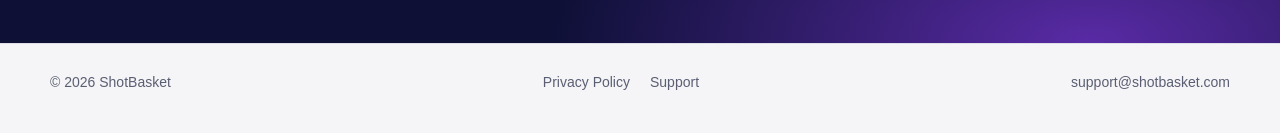
==== commit 1e5da37f: "Publish website from 4de8472" ====
--- a/index.html
+++ b/index.html
@@ -5,7 +5,7 @@
 <meta name="viewport" content="width=device-width, initial-scale=1, viewport-fit=cover">
 <title>ShotBasket for Mac</title>
 <meta name="description" content="Collect screenshots on your Mac, then paste them all as separate files with one ⌘V.">
-<meta name="theme-color" content="#F5F5F7">
+<meta name="theme-color" content="#0A0C22">
 <link rel="canonical" href="https://shotbasket.com/">
 <meta property="og:title" content="ShotBasket: shoot many, paste once">
 <meta property="og:description" content="Collect screenshots on your Mac, then paste them all as separate files with one ⌘V.">
@@ -19,23 +19,26 @@
 </head>
 <body class="home">
 <a class="skip" href="#main">Skip to content</a>
-<header class="top">
+<nav class="nav" aria-label="Main"><a class="brand" href="./"><img src="assets/icon-256.png" alt="" width="26" height="26">ShotBasket</a><a class="link" href="./#race">How it works</a><a class="link" href="./#features">Features</a><a class="link" href="privacy.html">Privacy</a><a class="link" href="support.html">Support</a><a class="try" href="./#price">Coming soon</a></nav>
+<main id="main">
+<div class="hero">
+  <div class="wrap hero-copy">
+    <div class="eyebrow"><b>NEW</b>The screenshot basket for your Mac</div>
+    <h1><span>Shoot many.</span> <span class="grad">Paste once.</span></h1>
+    <p class="lede">Take as many screenshots as you need. They wait in your notch, in order. One <kbd>⌘V</kbd> drops them all into any chat or email, each as its own file.</p>
+    <div class="cta"><a class="store" href="#price"><img src="assets/icon-256.png" alt="" width="38" height="38"><span><small>Coming soon to the</small><b>Mac App Store</b></span></a><a class="film-link" href="#film" data-play-film><i></i>Watch the film</a></div>
+    <div class="micro"><span>Free for 7 days</span><span>Then a one-time purchase</span><span>No subscription</span></div>
+  </div>
   <div class="wrap">
-    <a class="brand" href="./"><img src="assets/icon-256.png" alt="" width="30" height="30">ShotBasket</a>
-    <nav aria-label="Main"><a class="opt" href="#race">How it works</a><a class="opt" href="#features">Features</a><a class="opt" href="#privacy">Privacy</a><a href="support.html">Support</a><a class="buy" href="#price">Coming soon</a></nav>
+    <div class="stage"><div class="bezel"><video class="clip hero-clip" muted loop playsinline preload="none" poster="assets/clips/capture-genie-en.jpg" aria-label="A screenshot of a design app flies into the notch, which drops a strip titled Capture added with three captures."><source src="assets/clips/capture-genie-en.mp4" type="video/mp4"></video></div></div>
+    <ol class="steps"><li><b><i>1</i>⌘⇧4, again and again</b><p>Every screenshot flies into the notch and waits there. Take as many as you like.</p></li><li><b><i>2</i>They wait, in order</b><p>Reorder, edit or remove any of them before you paste.</p></li><li><b><i>3</i>One ⌘V</b><p>Each lands as its own file. ShotBasket never presses Send for you.</p></li></ol>
   </div>
-</header>
+  <div class="hero-tail"></div>
+</div>
 
-<main id="main">
-  <section class="hero">
-    <div class="wrap hero-head">
-      <h1><span>Shoot many.</span> <span>Paste once.</span></h1>
-      <div class="hero-side">
-        <p class="lede">Every screenshot you take drops into a basket that lives in your notch. When you’re ready, one ⌘V pours them all into your message as separate files, in the order you took them.</p>
-        <div class="cta"><a class="store" href="#price"><img src="assets/icon-256.png" alt="" width="34" height="34"><span><small>Coming soon to the</small><b>Mac App Store</b></span></a><a class="film-link" href="#film" data-play-film>Watch the film</a></div>
-      </div>
-    </div>
+  <section class="race-sec">
     <div class="wrap">
+      <div class="sec-head"><span class="kicker">How it works</span><h2>Five screens. One message.</h2></div>
       <div class="race" id="race" role="img" aria-label="Five screenshots into one message, side by side: macOS alone 19 steps, With ShotBasket 7 steps." data-strings="{&quot;steps&quot;: &quot;steps&quot;, &quot;in_msg&quot;: &quot;in the message&quot;, &quot;done&quot;: &quot;All 5 in&quot;, &quot;done_mac&quot;: &quot;Finally&quot;}">
       <div class="lane mac" data-side="mac">
         <div class="desk" aria-hidden="true">
@@ -74,32 +77,32 @@
     </div>
   </section>
 
-  <section class="app" id="features">
+  <section class="features" id="features">
     <div class="wrap">
-      <h2>Straight from the app. No mock-ups.</h2>
-      <div class="row row-intake"><figure><video class="clip" muted loop playsinline preload="none" poster="assets/clips/capture-genie-en.jpg" aria-label="A capture flies into the MacBook notch and the basket strip drops down"><source src="assets/clips/capture-genie-en.mp4" type="video/mp4"></video></figure><div><h3>Every shot lands in the notch.</h3><p>Take a screenshot and it flies up into the notch. The basket drops down for a moment with your newest capture on top: pin it, edit it, share it or toss it, or drag it straight into any app. Then it tucks itself away beside the notch with a little counter.</p></div></div><div class="row row-choose"><figure><video class="clip" muted loop playsinline preload="none" poster="assets/clips/choose-en.jpg" aria-label="Pressing Control-Command-V and then 2 puts the second capture into a chat message"><source src="assets/clips/choose-en.mp4" type="video/mp4"></video></figure><div><h3>Need just one? ⌃⌘V.</h3><p>The strip drops with every capture numbered. Press 2 and the second one lands in your message, while the rest wait their turn. Drag sideways to change the order.</p></div></div><div class="row row-drag"><figure><video class="clip" muted loop playsinline preload="none" poster="assets/clips/drag-en.jpg" aria-label="A capture is dragged sideways on the notch strip to reorder, then dragged into a chat message"><source src="assets/clips/drag-en.mp4" type="video/mp4"></video></figure><div><h3>Drag it anywhere.</h3><p>Rest the pointer on the notch and the basket drops down. Drag a capture sideways to change the order, or drag it straight into any app, where it lands and leaves the basket.</p></div></div><div class="row row-basket"><figure><picture><source srcset="assets/ui/basket-en-dark.png" media="(prefers-color-scheme: dark)"><img src="assets/ui/basket-en.png" alt="The ShotBasket basket window with three captures" width="1920" height="1280" loading="lazy"></picture></figure><div><h3>Everything waits in the basket.</h3><p>Captures stay in order until you paste them, even after a restart. Edit one, remove one, or AirDrop the lot.</p></div></div><div class="row row-editor"><figure><video class="clip light" muted loop playsinline preload="none" poster="assets/clips/editor-en.jpg" aria-label="The ShotBasket editor with a red arrow and a blacked-out line"><source src="assets/clips/editor-en.mp4" type="video/mp4"></video><video class="clip dark" muted loop playsinline preload="none" poster="assets/clips/editor-en-dark.jpg" aria-label="The ShotBasket editor with a red arrow and a blacked-out line"><source src="assets/clips/editor-en-dark.mp4" type="video/mp4"></video></figure><div><h3>Mark it up before it goes.</h3><p>Arrows, text, shapes, numbered steps, blur and crop. Editing makes a new PNG and leaves the original alone.</p></div></div>
+      <div class="sec-head"><span class="kicker">Features</span><h2>Straight from the app. No mock-ups.</h2></div>
+      <div class="feat"><div class="media"><video class="clip" muted loop playsinline preload="none" poster="assets/clips/choose-en.jpg" aria-label="Pressing Control-Command-V and then 2 puts the second capture into a chat message"><source src="assets/clips/choose-en.mp4" type="video/mp4"></video></div><div><h3>Need just one? ⌃⌘V.</h3><p>The strip drops with every capture numbered. Press 2 and the second one lands in your message, while the rest wait their turn. Drag sideways to change the order.</p></div></div><div class="feat"><div class="media"><video class="clip" muted loop playsinline preload="none" poster="assets/clips/drag-en.jpg" aria-label="A capture is dragged sideways on the notch strip to reorder, then dragged into a chat message"><source src="assets/clips/drag-en.mp4" type="video/mp4"></video></div><div><h3>Drag it anywhere.</h3><p>Rest the pointer on the notch and the basket drops down. Drag a capture sideways to change the order, or drag it straight into any app, where it lands and leaves the basket.</p></div></div><div class="feat"><div class="media"><picture><source srcset="assets/ui/basket-en-dark.png" media="(prefers-color-scheme: dark)"><img src="assets/ui/basket-en.png" alt="The ShotBasket basket window with three captures" width="1920" height="1280" loading="lazy"></picture></div><div><h3>Everything waits in the basket.</h3><p>Captures stay in order until you paste them, even after a restart. Edit one, remove one, or AirDrop the lot.</p></div></div><div class="feat"><div class="media"><video class="clip light" muted loop playsinline preload="none" poster="assets/clips/editor-en.jpg" aria-label="The ShotBasket editor with a red arrow and a blacked-out line"><source src="assets/clips/editor-en.mp4" type="video/mp4"></video><video class="clip dark" muted loop playsinline preload="none" poster="assets/clips/editor-en-dark.jpg" aria-label="The ShotBasket editor with a red arrow and a blacked-out line"><source src="assets/clips/editor-en-dark.mp4" type="video/mp4"></video></div><div><h3>Mark it up before it goes.</h3><p>Arrows, text, shapes, numbered steps, blur and crop. Editing makes a new PNG and leaves the original alone.</p></div></div>
     </div>
   </section>
 
-  <section class="styles" id="landing">
+  <section class="kit">
     <div class="wrap">
-      <div class="styles-head"><h2>Pick how it lands.</h2><p>Every capture makes an entrance. Here are three of them.</p></div>
+      <div class="sec-head"><h2>And the rest of the toolkit.</h2></div>
+      <ul class="kit-grid"><li><span class="kic"><svg viewBox="0 0 24 24" fill="none" stroke="currentColor" stroke-width="1.7" stroke-linecap="round" stroke-linejoin="round" aria-hidden="true"><path d="M12 3l9 5-9 5-9-5z"/><path d="M3 13l9 5 9-5"/></svg></span><h3>One look for all</h3><p>The same background and frame on every capture.</p></li><li><span class="kic"><svg viewBox="0 0 24 24" fill="none" stroke="currentColor" stroke-width="1.7" stroke-linecap="round" stroke-linejoin="round" aria-hidden="true"><rect x="6" y="2.5" width="12" height="19" rx="2.5"/><path d="M12 8v7"/><path d="M9 12.5l3 3 3-3"/></svg></span><h3>Scrolling capture</h3><p>A whole page as one tall image.</p></li><li><span class="kic"><svg viewBox="0 0 24 24" fill="none" stroke="currentColor" stroke-width="1.7" stroke-linecap="round" stroke-linejoin="round" aria-hidden="true"><rect x="2.5" y="5" width="19" height="14" rx="3"/><circle cx="12" cy="12" r="3" fill="currentColor" stroke="none"/></svg></span><h3>Screen recording</h3><p>Record, trim, split, save as MP4.</p></li><li><span class="kic"><svg viewBox="0 0 24 24" fill="none" stroke="currentColor" stroke-width="1.7" stroke-linecap="round" stroke-linejoin="round" aria-hidden="true"><path d="M4 8V4h4"/><path d="M16 4h4v4"/><path d="M20 16v4h-4"/><path d="M8 20H4v-4"/><path d="M8 9.5h8"/><path d="M8 12.5h8"/><path d="M8 15.5h5"/></svg></span><h3>Copy text and QR codes</h3><p>Read the text in any capture, on your Mac.</p></li><li><span class="kic"><svg viewBox="0 0 24 24" fill="none" stroke="currentColor" stroke-width="1.7" stroke-linecap="round" stroke-linejoin="round" aria-hidden="true"><path d="M9 3h6l-1 6 3 3H7l3-3z"/><path d="M12 12v9"/></svg></span><h3>Pin to screen</h3><p>Keep a capture floating while you work.</p></li><li><span class="kic"><svg viewBox="0 0 24 24" fill="none" stroke="currentColor" stroke-width="1.7" stroke-linecap="round" stroke-linejoin="round" aria-hidden="true"><path d="M14.5 4.5l5 5-2.5 2.5-5-5z"/><path d="M12.5 8.5L5 16v3h3l7.5-7.5"/></svg></span><h3>Color picker</h3><p>Any pixel on screen to a HEX code.</p></li><li><span class="kic"><svg viewBox="0 0 24 24" fill="none" stroke="currentColor" stroke-width="1.7" stroke-linecap="round" stroke-linejoin="round" aria-hidden="true"><circle cx="12" cy="13" r="8"/><path d="M12 9v4.5l3 2"/><path d="M9.5 2.5h5"/></svg></span><h3>Self-timer</h3><p>Take the shot a few seconds later.</p></li><li><span class="kic"><svg viewBox="0 0 24 24" fill="none" stroke="currentColor" stroke-width="1.7" stroke-linecap="round" stroke-linejoin="round" aria-hidden="true"><circle cx="12" cy="13" r="1.6" fill="currentColor" stroke="none"/><path d="M8.5 16.5a5 5 0 1 1 7 0"/><path d="M5.6 19.4a9 9 0 1 1 12.8 0"/></svg></span><h3>AirDrop and Share</h3><p>Send one capture or the whole basket.</p></li><li><span class="kic"><svg viewBox="0 0 24 24" fill="none" stroke="currentColor" stroke-width="1.7" stroke-linecap="round" stroke-linejoin="round" aria-hidden="true"><path d="M5 9h14l-1.5 9a2 2 0 0 1-2 1.7h-7a2 2 0 0 1-2-1.7z"/><path d="M8.5 9c0-2 1.6-3.5 3.5-3.5S15.5 7 15.5 9"/><path d="M12 13v3"/></svg></span><h3>Your icon, your call</h3><p>A basket, a rocket, a cat: pick what sits in your menu bar.</p></li></ul>
+    </div>
+  </section>
+
+  <section class="lands" id="landing">
+    <div class="wrap">
+      <div class="sec-head"><h2>Pick how it lands.</h2><p>Every capture makes an entrance. Here are three of them.</p></div>
       <ul class="tiles"><li><video class="tile" muted loop playsinline preload="none" poster="assets/clips/tile-genie.jpg" aria-label="Genie animation"><source src="assets/clips/tile-genie.mp4" type="video/mp4"></video><h3>Genie</h3><p>Bends into the notch like smoke into a lamp.</p></li><li><video class="tile" muted loop playsinline preload="none" poster="assets/clips/tile-gulp.jpg" aria-label="Gulp animation"><source src="assets/clips/tile-gulp.mp4" type="video/mp4"></video><h3>Gulp</h3><p>The notch swallows it whole.</p></li><li><video class="tile" muted loop playsinline preload="none" poster="assets/clips/tile-drop.jpg" aria-label="Drop animation"><source src="assets/clips/tile-drop.mp4" type="video/mp4"></video><h3>Drop</h3><p>Ink reaches down and pulls it in.</p></li></ul>
       <p class="tease">That’s three of seventeen. The other fourteen are waiting in Settings, and we’re not spoiling them. We’ll only say that one of them has a tongue.</p>
     </div>
   </section>
 
-  <section class="uses-section">
+  <section class="uses">
     <div class="wrap">
-      <div class="styles-head"><h2>Made for every “can you send me…”</h2><p>Whenever one screenshot isn’t enough.</p></div>
-      <ul class="uses"><li><svg viewBox="0 0 24 24" fill="none" stroke="currentColor" stroke-width="1.7" stroke-linecap="round" stroke-linejoin="round" aria-hidden="true"><path d="M8.5 7a3.5 3.5 0 0 1 7 0"/><rect x="7" y="7" width="10" height="12" rx="5"/><path d="M12 11v6M3 13h4M17 13h4M4.5 8l2.5 2M19.5 8 17 10M4.5 19l2.5-2M19.5 19 17 17"/></svg><h3>Bug reports</h3><p>Five screens of what went wrong, in the order it happened, pasted into the ticket at once.</p></li><li><svg viewBox="0 0 24 24" fill="none" stroke="currentColor" stroke-width="1.7" stroke-linecap="round" stroke-linejoin="round" aria-hidden="true"><rect x="3" y="4" width="18" height="15" rx="2.5"/><path d="M3 9h18M9 9v10"/></svg><h3>Design reviews</h3><p>Every state of the new flow, captured as you click through, dropped into the review thread together.</p></li><li><svg viewBox="0 0 24 24" fill="none" stroke="currentColor" stroke-width="1.7" stroke-linecap="round" stroke-linejoin="round" aria-hidden="true"><path d="M4 5h16v11H9.5L5 20z"/><path d="M8 9.5h8M8 12.5h5"/></svg><h3>Support replies</h3><p>Walk someone through the steps without sending them twelve separate messages.</p></li><li><svg viewBox="0 0 24 24" fill="none" stroke="currentColor" stroke-width="1.7" stroke-linecap="round" stroke-linejoin="round" aria-hidden="true"><path d="M6 3h9l4 4v14H6z"/><path d="M14 3v5h5M9 12.5h7M9 16.5h7"/></svg><h3>Docs and tutorials</h3><p>Grab each step as you go and paste the whole guide when you’re done.</p></li><li><svg viewBox="0 0 24 24" fill="none" stroke="currentColor" stroke-width="1.7" stroke-linecap="round" stroke-linejoin="round" aria-hidden="true"><circle cx="6" cy="6" r="2.5"/><circle cx="6" cy="18" r="2.5"/><circle cx="18" cy="18" r="2.5"/><path d="M6 8.5v7M18 15.5V10a3 3 0 0 0-3-3h-4"/><path d="M13 5 11 7l2 2"/></svg><h3>Pull requests</h3><p>Before and after, side by side in the description, with arrows where it matters.</p></li><li><svg viewBox="0 0 24 24" fill="none" stroke="currentColor" stroke-width="1.7" stroke-linecap="round" stroke-linejoin="round" aria-hidden="true"><path d="M6 3h12v18l-3-2-3 2-3-2-3 2z"/><path d="M9 8h6M9 12h6"/></svg><h3>Everyday stuff</h3><p>Tickets, receipts, the map and the address: send them all in one go.</p></li></ul>
-    </div>
-  </section>
-
-  <section class="app kit-section">
-    <div class="wrap">
-      <h2 class="kit-h">And the rest of the toolkit.</h2>
-      <ul class="kit"><li><svg viewBox="0 0 24 24" fill="none" stroke="currentColor" stroke-width="1.7" stroke-linecap="round" stroke-linejoin="round" aria-hidden="true"><path d="M12 3l9 5-9 5-9-5z"/><path d="M3 13l9 5 9-5"/></svg><div><h3>One look for all</h3><p>The same background and frame on every capture.</p></div></li><li><svg viewBox="0 0 24 24" fill="none" stroke="currentColor" stroke-width="1.7" stroke-linecap="round" stroke-linejoin="round" aria-hidden="true"><rect x="6" y="2.5" width="12" height="19" rx="2.5"/><path d="M12 8v7"/><path d="M9 12.5l3 3 3-3"/></svg><div><h3>Scrolling capture</h3><p>A whole page as one tall image.</p></div></li><li><svg viewBox="0 0 24 24" fill="none" stroke="currentColor" stroke-width="1.7" stroke-linecap="round" stroke-linejoin="round" aria-hidden="true"><rect x="2.5" y="5" width="19" height="14" rx="3"/><circle cx="12" cy="12" r="3" fill="currentColor" stroke="none"/></svg><div><h3>Screen recording</h3><p>Record, trim, split, save as MP4.</p></div></li><li><svg viewBox="0 0 24 24" fill="none" stroke="currentColor" stroke-width="1.7" stroke-linecap="round" stroke-linejoin="round" aria-hidden="true"><path d="M4 8V4h4"/><path d="M16 4h4v4"/><path d="M20 16v4h-4"/><path d="M8 20H4v-4"/><path d="M8 9.5h8"/><path d="M8 12.5h8"/><path d="M8 15.5h5"/></svg><div><h3>Copy text and QR codes</h3><p>Read the text in any capture, on your Mac.</p></div></li><li><svg viewBox="0 0 24 24" fill="none" stroke="currentColor" stroke-width="1.7" stroke-linecap="round" stroke-linejoin="round" aria-hidden="true"><path d="M9 3h6l-1 6 3 3H7l3-3z"/><path d="M12 12v9"/></svg><div><h3>Pin to screen</h3><p>Keep a capture floating while you work.</p></div></li><li><svg viewBox="0 0 24 24" fill="none" stroke="currentColor" stroke-width="1.7" stroke-linecap="round" stroke-linejoin="round" aria-hidden="true"><path d="M14.5 4.5l5 5-2.5 2.5-5-5z"/><path d="M12.5 8.5L5 16v3h3l7.5-7.5"/></svg><div><h3>Color picker</h3><p>Any pixel on screen to a HEX code.</p></div></li><li><svg viewBox="0 0 24 24" fill="none" stroke="currentColor" stroke-width="1.7" stroke-linecap="round" stroke-linejoin="round" aria-hidden="true"><circle cx="12" cy="13" r="8"/><path d="M12 9v4.5l3 2"/><path d="M9.5 2.5h5"/></svg><div><h3>Self-timer</h3><p>Take the shot a few seconds later.</p></div></li><li><svg viewBox="0 0 24 24" fill="none" stroke="currentColor" stroke-width="1.7" stroke-linecap="round" stroke-linejoin="round" aria-hidden="true"><circle cx="12" cy="13" r="1.6" fill="currentColor" stroke="none"/><path d="M8.5 16.5a5 5 0 1 1 7 0"/><path d="M5.6 19.4a9 9 0 1 1 12.8 0"/></svg><div><h3>AirDrop and Share</h3><p>Send one capture or the whole basket.</p></div></li><li><svg viewBox="0 0 24 24" fill="none" stroke="currentColor" stroke-width="1.7" stroke-linecap="round" stroke-linejoin="round" aria-hidden="true"><path d="M5 9h14l-1.5 9a2 2 0 0 1-2 1.7h-7a2 2 0 0 1-2-1.7z"/><path d="M8.5 9c0-2 1.6-3.5 3.5-3.5S15.5 7 15.5 9"/><path d="M12 13v3"/></svg><div><h3>Your icon, your call</h3><p>A basket, a rocket, a cat: pick what sits in your menu bar.</p></div></li></ul>
+      <div class="sec-head"><h2>Made for every “can you send me…”</h2><p>Whenever one screenshot isn’t enough.</p></div>
+      <ul class="use-grid"><li><svg viewBox="0 0 24 24" fill="none" stroke="currentColor" stroke-width="1.7" stroke-linecap="round" stroke-linejoin="round" aria-hidden="true"><path d="M8.5 7a3.5 3.5 0 0 1 7 0"/><rect x="7" y="7" width="10" height="12" rx="5"/><path d="M12 11v6M3 13h4M17 13h4M4.5 8l2.5 2M19.5 8 17 10M4.5 19l2.5-2M19.5 19 17 17"/></svg><h3>Bug reports</h3><p>Five screens of what went wrong, in the order it happened, pasted into the ticket at once.</p></li><li><svg viewBox="0 0 24 24" fill="none" stroke="currentColor" stroke-width="1.7" stroke-linecap="round" stroke-linejoin="round" aria-hidden="true"><rect x="3" y="4" width="18" height="15" rx="2.5"/><path d="M3 9h18M9 9v10"/></svg><h3>Design reviews</h3><p>Every state of the new flow, captured as you click through, dropped into the review thread together.</p></li><li><svg viewBox="0 0 24 24" fill="none" stroke="currentColor" stroke-width="1.7" stroke-linecap="round" stroke-linejoin="round" aria-hidden="true"><path d="M4 5h16v11H9.5L5 20z"/><path d="M8 9.5h8M8 12.5h5"/></svg><h3>Support replies</h3><p>Walk someone through the steps without sending them twelve separate messages.</p></li><li><svg viewBox="0 0 24 24" fill="none" stroke="currentColor" stroke-width="1.7" stroke-linecap="round" stroke-linejoin="round" aria-hidden="true"><path d="M6 3h9l4 4v14H6z"/><path d="M14 3v5h5M9 12.5h7M9 16.5h7"/></svg><h3>Docs and tutorials</h3><p>Grab each step as you go and paste the whole guide when you’re done.</p></li><li><svg viewBox="0 0 24 24" fill="none" stroke="currentColor" stroke-width="1.7" stroke-linecap="round" stroke-linejoin="round" aria-hidden="true"><circle cx="6" cy="6" r="2.5"/><circle cx="6" cy="18" r="2.5"/><circle cx="18" cy="18" r="2.5"/><path d="M6 8.5v7M18 15.5V10a3 3 0 0 0-3-3h-4"/><path d="M13 5 11 7l2 2"/></svg><h3>Pull requests</h3><p>Before and after, side by side in the description, with arrows where it matters.</p></li><li><svg viewBox="0 0 24 24" fill="none" stroke="currentColor" stroke-width="1.7" stroke-linecap="round" stroke-linejoin="round" aria-hidden="true"><path d="M6 3h12v18l-3-2-3 2-3-2-3 2z"/><path d="M9 8h6M9 12h6"/></svg><h3>Everyday stuff</h3><p>Tickets, receipts, the map and the address: send them all in one go.</p></li></ul>
     </div>
   </section>
 
@@ -113,39 +116,41 @@
   <section class="privacy" id="privacy">
     <div class="wrap">
       <h2>ShotBasket can’t go online.<br>Not “doesn’t”. Can’t.</h2>
-      <div class="privacy-body"><p>Every Mac App Store app runs in a sandbox and must declare up front if it needs the network. ShotBasket declares nothing, so macOS blocks any connection it could try to make. Your screenshots stay in its folder on your Mac.</p><ul><li><b>No account</b>Open it and start capturing.</li><li><b>No analytics</b>No ads, no telemetry, no tracking.</li><li><b>No cloud</b>Nothing is ever uploaded.</li></ul>
+      <div class="privacy-body"><p>Every Mac App Store app runs in a sandbox and must declare up front if it needs the network. ShotBasket declares nothing, so macOS blocks any connection it could try to make. Your screenshots stay in its folder on your Mac.</p><ul><li><b>No account</b>Open it and start capturing.</li><li><b>No analytics</b>No ads, no telemetry, no tracking.</li></ul>
       <details class="perms"><summary>The permissions macOS will ask for, and why</summary><dl><div><dt>Screen Recording</dt><dd>To take screenshots and screen recordings. Newer macOS versions call it Screen &amp; System Audio Recording.</dd></div><div><dt>Accessibility</dt><dd>For the capture shortcuts and for pasting the basket with ⌘V. On macOS 27 it is called Device Control and Data Access.</dd></div><div><dt>Microphone (optional)</dt><dd>Only if you want your voice in a screen recording.</dd></div></dl></details></div>
     </div>
   </section>
 
-  <section class="price" id="price">
-    <div class="wrap">
-      <div class="price-main"><h2>Try it free. Pay once.</h2><p>ShotBasket is free to download. Start the 7-day free trial to use everything, with no charge and nothing to cancel. Then unlock the full version once to keep it. No subscription, no account.</p></div>
-      <div class="price-side"><ul><li>Unlimited captures, one ⌘V for all of them</li><li>Editor with arrows, text, blur and crop</li><li>Scrolling capture and screen recording</li><li>Copy text, QR codes, pins and a color picker</li><li>macOS 13 or later, Apple silicon and Intel</li><li>English and Turkish</li></ul><a class="store" href="#main"><img src="assets/icon-256.png" alt="" width="34" height="34"><span><small>Coming soon to the</small><b>Mac App Store</b></span></a></div>
+  <section class="once" id="price">
+    <div class="wrap once-grid">
+      <div><h2>Pay once.<br>Paste forever.</h2><p class="sub">ShotBasket does one thing and does it well, so it doesn’t need a monthly bill. Try it free for a week, then buy it once.</p></div>
+      <div class="price">
+        <div class="tag"><strong>Free</strong><span>for 7 days</span></div>
+        <ul><li>Then buy it once to keep it</li><li>No subscription, no account</li><li>With or without a notch</li></ul>
+      </div>
     </div>
   </section>
 
   <section class="faq">
     <div class="wrap">
-      <h2>Before you buy</h2>
-      <div class="qs"><details><summary>Which apps can I paste into?</summary><p>Any app or web page that accepts files when you paste: mail, chat apps, notes, issue trackers and most upload fields. Each app decides how it shows the files.</p></details><details><summary>Does ⌘V change everywhere?</summary><p>Only while screenshots are waiting in the basket. When the basket is empty, or when you pause ShotBasket from the menu bar, ⌘V is the normal Mac paste.</p></details><details><summary>Does it send messages for me?</summary><p>No. ShotBasket pastes the files into the field you clicked. It never presses Return and never sends anything.</p></details><details><summary>Where are my screenshots stored?</summary><p>In ShotBasket’s own folder on your Mac. A capture that leaves the basket is deleted after the delay you choose, never sooner than ten minutes. Turn on Save Screenshots to Folder to keep permanent copies.</p></details><details><summary>Is there an iPhone or Windows version?</summary><p>No. ShotBasket is made for the Mac.</p></details></div>
+      <div class="sec-head"><h2>Before you buy</h2></div>
+      <details><summary>Which apps can I paste into?</summary><p>Any app or web page that accepts files when you paste: mail, chat apps, notes, issue trackers and most upload fields. Each app decides how it shows the files.</p></details><details><summary>Does ⌘V change everywhere?</summary><p>Only while screenshots are waiting in the basket. When the basket is empty, or when you pause ShotBasket from the menu bar, ⌘V is the normal Mac paste.</p></details><details><summary>Does it send messages for me?</summary><p>No. ShotBasket pastes the files into the field you clicked. It never presses Return and never sends anything.</p></details><details><summary>Where are my screenshots stored?</summary><p>In ShotBasket’s own folder on your Mac. A capture that leaves the basket is deleted after the delay you choose, never sooner than ten minutes. Turn on Save Screenshots to Folder to keep permanent copies.</p></details><details><summary>Is there an iPhone or Windows version?</summary><p>No. ShotBasket is made for the Mac.</p></details>
     </div>
   </section>
 
   <section class="end">
     <div class="wrap">
-      <img src="assets/icon-512.png" alt="" width="96" height="96">
       <h2>Your next bug report has five screenshots. Paste them once.</h2>
-      <a class="store" href="#price"><img src="assets/icon-256.png" alt="" width="34" height="34"><span><small>Coming soon to the</small><b>Mac App Store</b></span></a>
+      <div class="cta"><a class="store" href="#price"><img src="assets/icon-256.png" alt="" width="38" height="38"><span><small>Coming soon to the</small><b>Mac App Store</b></span></a></div>
     </div>
   </section>
 </main>
 
-<footer>
+<footer class="foot">
   <div class="wrap">
     <span>© 2026 ShotBasket</span>
     <nav aria-label="Footer"><a href="privacy.html">Privacy Policy</a><a href="support.html">Support</a></nav>
-    <span class="mail">support@shotbasket.com</span>
+    <a href="mailto:support@shotbasket.com">support@shotbasket.com</a>
   </div>
 </footer>
 <script src="assets/site.js"></script>
--- a/assets/site.css
+++ b/assets/site.css
@@ -1,8 +1,8 @@
-/* ShotBasket site. macOS-native: system type, window-gray paper, one indigo accent. The race is the loud part; the rest stays quiet. */
+/* ShotBasket site (2026-11-21 redesign): a night-sky hero in the brand colours, real clips from the app, quiet light sections. The race lives in race.css. */
 :root {
-  --paper: #F5F5F7; --white: #FFFFFF; --raised: #FFFFFF; --line: #DDDEE6; --line-2: #EBECF1;
-  --ink: #15172A; --ink-2: #5A5E72; --indigo: #3D5BFF; --indigo-2: #2B45E0; --violet: #8B3CF0; --coral: #E5483B; --green-ok: #1F9D55;
-  --tint: #ECEEFF; --night: #0E1130; --night-ink: #C9CDF0;
+  --paper: #F5F5F7; --white: #FFFFFF; --line: #DDDEE6; --line-2: #EBECF1;
+  --ink: #15172A; --ink-2: #5A5E72; --indigo: #3D5BFF; --indigo-2: #2B45E0; --violet: #8B3CF0; --tint: #ECEEFF;
+  --night: #0E1130; --night-ink: #C9CDF0; --coral: #E5483B; --green-ok: #1F9D55;
   --shadow: 0 1px 2px rgba(21,23,42,.06), 0 18px 40px -18px rgba(21,23,42,.28);
   --font: -apple-system, BlinkMacSystemFont, "SF Pro Text", "Segoe UI", Roboto, "Helvetica Neue", Arial, sans-serif;
   --display: -apple-system, BlinkMacSystemFont, "SF Pro Display", "Segoe UI", Roboto, "Helvetica Neue", Arial, sans-serif;
@@ -10,63 +10,227 @@
 }
 @media (prefers-color-scheme: dark) {
   :root:not([data-theme="light"]) {
-    --paper: #0F1020; --white: #15172B; --raised: #1B1E36; --line: #2C2F4A; --line-2: #22253D;
-    --ink: #F2F3FA; --ink-2: #A3A7C2; --indigo: #6177FF; --indigo-2: #7A8CFF; --tint: #1E2350; --night: #090B22; --night-ink: #B9BEE6;
-    --shadow: 0 1px 2px rgba(0,0,0,.4), 0 18px 40px -18px rgba(0,0,0,.7);
+    --paper: #0F1020; --white: #15172B; --line: #2C2F4A; --line-2: #22253D;
+    --ink: #F2F3FA; --ink-2: #A3A7C2; --indigo: #6177FF; --indigo-2: #7A8CFF; --tint: #1E2350; --night: #090B22; --night-ink: #B9BEE6; --shadow: 0 1px 2px rgba(0,0,0,.4), 0 18px 40px -18px rgba(0,0,0,.7);
   }
 }
 :root[data-theme="dark"] {
-  --paper: #0F1020; --white: #15172B; --raised: #1B1E36; --line: #2C2F4A; --line-2: #22253D;
-  --ink: #F2F3FA; --ink-2: #A3A7C2; --indigo: #6177FF; --indigo-2: #7A8CFF; --tint: #1E2350; --night: #090B22; --night-ink: #B9BEE6;
+  --paper: #0F1020; --white: #15172B; --line: #2C2F4A; --line-2: #22253D;
+  --ink: #F2F3FA; --ink-2: #A3A7C2; --indigo: #6177FF; --indigo-2: #7A8CFF; --tint: #1E2350; --night: #090B22; --night-ink: #B9BEE6; --shadow: 0 1px 2px rgba(0,0,0,.4), 0 18px 40px -18px rgba(0,0,0,.7);
 }
 * { box-sizing: border-box; }
-html { scroll-behavior: smooth; -webkit-text-size-adjust: 100%; }
-body { margin: 0; background: var(--paper); color: var(--ink); font: 400 18px/1.5 var(--font); -webkit-font-smoothing: antialiased; }
-img, video { display: block; max-width: 100%; height: auto; }
-a { color: inherit; }
-h1, h2, h3 { margin: 0; font-family: var(--display); text-wrap: balance; }
+html { -webkit-text-size-adjust: 100%; }
+body { margin: 0; background: var(--paper); color: var(--ink); font: 400 18px/1.5 var(--font); -webkit-font-smoothing: antialiased; overflow-x: hidden; }
+h1, h2, h3, p { margin: 0; }
+h1, h2, h3 { font-family: var(--display); text-wrap: balance; }
 h2 { font-size: clamp(34px, 4.6vw, 58px); line-height: 1.04; letter-spacing: -.032em; font-weight: 700; }
 h3 { font-size: 19px; line-height: 1.3; letter-spacing: -.012em; font-weight: 650; }
-p { margin: 0; text-wrap: pretty; }
-kbd { font: inherit; }
+html { scroll-behavior: smooth; }
 :focus-visible { outline: 3px solid var(--indigo); outline-offset: 3px; border-radius: 8px; }
-.wrap { width: min(1180px, 100% - 32px); margin-inline: auto; }
 .skip { position: absolute; left: -999px; top: 8px; background: var(--ink); color: var(--paper); padding: 8px 14px; border-radius: 8px; z-index: 50; }
 .skip:focus { left: 16px; }
-section { padding: clamp(72px, 10vw, 128px) 0; }
-
-/* Header: a quiet toolbar */
-.top { position: sticky; top: 0; z-index: 20; background: color-mix(in srgb, var(--paper) 82%, transparent); backdrop-filter: saturate(1.6) blur(18px); -webkit-backdrop-filter: saturate(1.6) blur(18px); border-bottom: 1px solid transparent; transition: border-color .2s; }
-.top.scrolled { border-bottom-color: var(--line); }
-.top .wrap { display: flex; align-items: center; justify-content: space-between; height: 56px; gap: 16px; }
-.brand { display: flex; align-items: center; gap: 9px; font: 650 17px var(--display); letter-spacing: -.015em; text-decoration: none; }
-.brand img { width: 28px; height: 28px; }
-.top nav { display: flex; align-items: center; gap: 2px; font-size: 14px; }
-.top nav a { text-decoration: none; padding: 6px 11px; border-radius: 8px; color: var(--ink-2); }
-.top nav a:hover, .top nav a[aria-current] { color: var(--ink); background: var(--line-2); }
-.top nav .buy { background: var(--indigo); color: #fff; font-weight: 600; margin-left: 8px; padding-inline: 14px; border-radius: 999px; white-space: nowrap; }
-.top nav .buy:hover { background: var(--indigo-2); color: #fff; }
-
-/* Store button: the one filled control on the page */
-.store { display: inline-flex; align-items: center; gap: 10px; background: var(--indigo); color: #fff; text-decoration: none; padding: 9px 18px 9px 9px; border-radius: 14px; box-shadow: 0 10px 24px -12px color-mix(in srgb, var(--indigo) 80%, transparent); transition: background .15s, transform .15s; }
-.store:hover { background: var(--indigo-2); transform: translateY(-1px); }
-.store img { width: 36px; height: 36px; }
-.store span { display: grid; line-height: 1.15; text-align: left; }
-.store small { font-size: 12px; opacity: .82; }
-.store b { font-size: 17px; font-weight: 650; letter-spacing: -.01em; }
-.store em { font-style: normal; font-weight: 700; background: rgba(255,255,255,.18); padding: 6px 10px; border-radius: 9px; margin-left: 6px; }
-
-/* Hero */
-.hero { padding: clamp(40px, 6vw, 80px) 0 clamp(56px, 7vw, 96px); }
-.hero-head { display: grid; grid-template-columns: 1fr auto; gap: 24px 56px; align-items: end; margin-bottom: clamp(32px, 4.5vw, 56px); }
-.hero h1 { grid-column: 1 / -1; font-size: clamp(56px, 9.4vw, 136px); line-height: 1.0; letter-spacing: -.05em; font-weight: 800; }
+kbd { font: inherit; }
+a { color: inherit; }
+img, video { display: block; max-width: 100%; height: auto; }
+.wrap { width: min(1180px, 100% - 32px); margin-inline: auto; }
+.sr { position: absolute; width: 1px; height: 1px; overflow: hidden; clip: rect(0 0 0 0); white-space: nowrap; }
+
+/* ---------- Hero: night sky in brand colours ---------- */
+.hero {
+  position: relative; isolation: isolate; color: #fff; overflow: hidden;
+  background:
+    radial-gradient(60% 50% at 18% 8%, rgba(61, 91, 255, .55), transparent 70%),
+    radial-gradient(50% 45% at 85% 14%, rgba(139, 60, 240, .55), transparent 70%),
+    radial-gradient(70% 60% at 50% 70%, rgba(47, 109, 255, .30), transparent 70%),
+    linear-gradient(180deg, #0A0C22 0%, #11133A 55%, #171A4A 100%);
+  padding: 70px 0 0;
+}
+.hero::before { /* faint stars */
+  content: ""; position: absolute; inset: 0; z-index: -1; opacity: .5;
+  background-image:
+    radial-gradient(1px 1px at 12% 22%, #fff 50%, transparent 51%), radial-gradient(1px 1px at 28% 12%, #fff 50%, transparent 51%),
+    radial-gradient(1px 1px at 44% 30%, #fff 50%, transparent 51%), radial-gradient(1px 1px at 63% 9%, #fff 50%, transparent 51%),
+    radial-gradient(1.5px 1.5px at 78% 26%, #fff 50%, transparent 51%), radial-gradient(1px 1px at 91% 16%, #fff 50%, transparent 51%),
+    radial-gradient(1px 1px at 6% 40%, #fff 50%, transparent 51%), radial-gradient(1px 1px at 96% 44%, #fff 50%, transparent 51%),
+    radial-gradient(1.5px 1.5px at 35% 6%, #fff 50%, transparent 51%), radial-gradient(1px 1px at 56% 20%, #fff 50%, transparent 51%);
+}
+.hero::after { /* hand-off to the page below */
+  content: ""; position: absolute; left: 0; right: 0; bottom: 0; height: clamp(70px, 9vw, 120px); z-index: -1;
+  background: linear-gradient(180deg, transparent, var(--paper));
+}
+
+/* Floating pill nav */
+.nav {
+  position: fixed; top: 14px; left: 50%; transform: translateX(-50%); z-index: 30; width: max-content; max-width: calc(100% - 32px);
+  display: flex; align-items: center; gap: 4px; padding: 6px 6px 6px 10px; border-radius: 999px;
+  background: rgba(14, 16, 40, .62); border: 1px solid rgba(255,255,255,.12);
+  backdrop-filter: saturate(1.6) blur(18px); -webkit-backdrop-filter: saturate(1.6) blur(18px);
+  box-shadow: 0 12px 34px -14px rgba(0,0,0,.6); color: #fff;
+}
+.nav .brand { display: flex; align-items: center; gap: 8px; font: 650 16px var(--display); text-decoration: none; padding-right: 10px; letter-spacing: -.015em; }
+.nav .brand img { width: 26px; height: 26px; }
+.nav a.link { text-decoration: none; font-size: 14px; color: rgba(255,255,255,.78); padding: 7px 11px; border-radius: 999px; }
+.nav a.link:hover { color: #fff; background: rgba(255,255,255,.1); }
+.nav .try { text-decoration: none; font: 600 14px var(--font); background: #fff; color: #15172A; padding: 8px 15px; border-radius: 999px; margin-left: 6px; white-space: nowrap; }
+.nav .try:hover { background: #E7EAFF; }
+
+.hero-copy { text-align: center; padding: clamp(56px, 8vw, 96px) 0 clamp(36px, 4.5vw, 56px); }
+.eyebrow { display: inline-flex; align-items: center; gap: 8px; font-size: 14px; color: rgba(255,255,255,.82); padding: 6px 14px 6px 8px; border-radius: 999px; background: rgba(255,255,255,.08); border: 1px solid rgba(255,255,255,.14); margin-bottom: 26px; }
+.eyebrow b { font-weight: 650; background: linear-gradient(90deg, #2F6DFF, #8B3CF0); color: #fff; padding: 2px 9px; border-radius: 999px; font-size: 12px; letter-spacing: .02em; }
+.hero h1 { font-size: clamp(52px, 8.6vw, 116px); line-height: .98; letter-spacing: -.05em; font-weight: 800; }
 .hero h1 span { display: block; }
-.hero-side { display: contents; }
-.lede { font-size: clamp(18px, 1.7vw, 22px); color: var(--ink-2); max-width: 40ch; }
-.cta { display: flex; flex-wrap: wrap; align-items: center; justify-content: flex-end; gap: 14px 22px; }
-.film-link { font-weight: 600; color: var(--indigo); text-decoration: none; }
-.film-link:hover { text-decoration: underline; }
-
+.hero h1 .grad { background: linear-gradient(92deg, #8FA2FF 0%, #C6A4FF 55%, #F0C8FF 100%); -webkit-background-clip: text; background-clip: text; color: transparent; padding-bottom: .06em; }
+.lede { font-size: clamp(18px, 1.8vw, 22px); color: rgba(255,255,255,.76); max-width: 36em; margin: 26px auto 0; }
+.lede kbd { font: 600 .92em var(--font); color: #fff; background: rgba(255,255,255,.12); border: 1px solid rgba(255,255,255,.2); border-bottom-width: 2px; padding: 0 .35em; border-radius: .35em; }
+.cta { display: flex; flex-wrap: wrap; justify-content: center; align-items: center; gap: 14px 22px; margin-top: 34px; }
+.store { display: inline-flex; align-items: center; gap: 11px; text-decoration: none; color: #fff; padding: 9px 20px 9px 9px; border-radius: 16px;
+  background: linear-gradient(135deg, #2F6DFF, #6A4BF5 60%, #8B3CF0); box-shadow: 0 16px 34px -14px rgba(83, 86, 255, .9), inset 0 1px 0 rgba(255,255,255,.25); transition: transform .15s, box-shadow .15s; }
+.store:hover { transform: translateY(-1px); box-shadow: 0 20px 40px -14px rgba(83, 86, 255, 1), inset 0 1px 0 rgba(255,255,255,.25); }
+.store img { width: 38px; height: 38px; }
+.store span { display: grid; text-align: left; line-height: 1.15; }
+.store small { font-size: 12px; opacity: .85; }
+.store b { font-size: 18px; font-weight: 650; letter-spacing: -.01em; }
+.film-link { display: inline-flex; align-items: center; gap: 9px; color: #fff; text-decoration: none; font-weight: 600; font-size: 16px; }
+.film-link i { display: grid; place-items: center; width: 34px; height: 34px; border-radius: 50%; background: rgba(255,255,255,.12); border: 1px solid rgba(255,255,255,.2); }
+.film-link i::before { content: ""; border-left: 9px solid #fff; border-top: 6px solid transparent; border-bottom: 6px solid transparent; margin-left: 3px; }
+.film-link:hover i { background: rgba(255,255,255,.2); }
+.micro { display: flex; flex-wrap: wrap; justify-content: center; gap: 6px 18px; margin-top: 18px; font-size: 14px; color: rgba(255,255,255,.62); }
+.micro span { display: inline-flex; align-items: center; gap: 7px; }
+.micro span::before { content: ""; width: 12px; height: 7px; border-left: 2px solid #8FA2FF; border-bottom: 2px solid #8FA2FF; transform: rotate(-45deg) translateY(-2px); }
+
+/* The hero clip sits in a Mac bezel; sizes in cqw so it scales as one picture */
+.stage { width: min(1080px, 100%); margin: 0 auto; container-type: inline-size; position: relative; }
+.bezel { background: #08080C; padding: 1.1cqw; border-radius: 2.4cqw; box-shadow: 0 0 0 1px rgba(255,255,255,.1), 0 50px 120px -30px rgba(0,0,0,.8), 0 0 90px -20px rgba(97, 119, 255, .45); }
+video.hero-clip { display: block; width: 100%; aspect-ratio: 16 / 10; object-fit: cover; border-radius: 1.3cqw; background: #5A55F7; }
+
+/* Steps under the stage */
+.steps { list-style: none; padding: 0; margin: clamp(26px, 3.5vw, 40px) auto 0; width: min(1080px, 100%); display: grid; grid-template-columns: repeat(3, 1fr); gap: 12px; position: relative; z-index: 1; }
+.steps li { padding: 16px 18px 18px; border-radius: 18px; background: rgba(255,255,255,.06); border: 1px solid rgba(255,255,255,.12); color: rgba(255,255,255,.62); transition: background .35s, border-color .35s, color .35s; }
+.steps li.on { background: rgba(97, 119, 255, .2); border-color: rgba(143, 162, 255, .6); color: rgba(255,255,255,.86); }
+.steps b { display: flex; align-items: center; gap: 10px; color: #fff; font: 650 17px var(--display); letter-spacing: -.01em; margin-bottom: 4px; }
+.steps b i { font-style: normal; width: 24px; height: 24px; border-radius: 50%; display: grid; place-items: center; font-size: 13px; background: rgba(255,255,255,.14); }
+.steps li.on b i { background: #fff; color: #3D5BFF; }
+.steps p { font-size: 15px; line-height: 1.45; }
+.hero-tail { height: clamp(70px, 9vw, 120px); }
+
+/* ---------- Pay once ---------- */
+.once { padding: clamp(64px, 9vw, 112px) 0; }
+.once-grid { display: grid; grid-template-columns: 1.1fr 1fr; gap: 28px 64px; align-items: center; }
+.once h2 { font-size: clamp(36px, 4.8vw, 60px); line-height: 1.02; letter-spacing: -.035em; font-weight: 750; }
+.once .sub { color: var(--ink-2); font-size: 19px; margin-top: 16px; max-width: 30em; }
+.price { border-radius: 26px; padding: 30px; background: var(--white); border: 1px solid var(--line-2); box-shadow: 0 1px 2px rgba(21,23,42,.05), 0 24px 50px -28px rgba(21,23,42,.35); }
+.price .tag { display: flex; align-items: baseline; gap: 10px; }
+.price .tag strong { font: 800 64px/1 var(--display); letter-spacing: -.04em; }
+.price .tag span { color: var(--ink-2); font-size: 18px; }
+.price ul { list-style: none; padding: 0; margin: 22px 0 0; display: grid; gap: 12px; }
+.price li { display: flex; gap: 12px; align-items: baseline; font-size: 17px; }
+.price li::before { content: ""; flex: none; width: 12px; height: 7px; border-left: 2.5px solid var(--indigo); border-bottom: 2.5px solid var(--indigo); transform: rotate(-45deg) translateY(-3px); }
+.price .note { margin-top: 20px; padding-top: 18px; border-top: 1px solid var(--line-2); color: var(--ink-2); font-size: 15px; }
+
+@media (max-width: 760px) {
+  .nav a.link { display: none; }
+  .steps { grid-template-columns: 1fr; }
+  .once-grid { grid-template-columns: 1fr; }
+  .eyebrow { font-size: 13px; }
+}
+@media (prefers-reduced-motion: reduce) {
+  *, *::before, *::after { transition: none !important; animation: none !important; }
+}
+
+/* ---------- Shared: nav links on light pages, sections, footer ---------- */
+.nav a.link[aria-current] { color: #fff; background: rgba(255,255,255,.14); }
+section { scroll-margin-top: 80px; }
+.kicker { display: inline-block; font: 650 13px var(--font); letter-spacing: .08em; text-transform: uppercase; color: var(--indigo); margin-bottom: 14px; }
+.sec-head { max-width: 720px; margin-bottom: clamp(36px, 5vw, 64px); }
+.sec-head h2 { font-size: clamp(36px, 4.8vw, 60px); line-height: 1.02; letter-spacing: -.035em; font-weight: 750; }
+.sec-head p { color: var(--ink-2); font-size: 19px; margin-top: 14px; }
+
+/* Features: real clips from the app */
+.features { padding: clamp(64px, 9vw, 112px) 0 0; }
+.feat { display: grid; grid-template-columns: 1.35fr 1fr; gap: 28px 64px; align-items: center; padding: clamp(28px, 4vw, 48px) 0; }
+.feat:nth-child(even) { grid-template-columns: 1fr 1.35fr; }
+.feat:nth-child(even) .media { order: 2; }
+.media { border-radius: 22px; overflow: hidden; background: var(--tint); box-shadow: 0 0 0 1px var(--line-2), 0 30px 60px -30px rgba(21,23,42,.45); }
+.media video, .media img { display: block; width: 100%; height: auto; aspect-ratio: 16 / 10; object-fit: cover; border-radius: 0; box-shadow: none; }
+.feat h3 { font-size: clamp(26px, 2.8vw, 34px); line-height: 1.1; letter-spacing: -.025em; font-weight: 720; }
+.feat p { color: var(--ink-2); font-size: 18px; margin-top: 12px; max-width: 32em; }
+video.clip.dark { display: none; }
+@media (prefers-color-scheme: dark) { :root:not([data-theme="light"]) video.clip.light { display: none; } :root:not([data-theme="light"]) video.clip.dark { display: block; } }
+
+.kit { padding: clamp(56px, 8vw, 96px) 0; }
+.kit-grid { list-style: none; padding: 0; margin: 0; display: grid; grid-template-columns: repeat(3, 1fr); gap: 14px; }
+.kit-grid li { background: var(--white); border: 1px solid var(--line-2); border-radius: 18px; padding: 20px; display: grid; grid-template-columns: 40px 1fr; gap: 4px 14px; align-items: start; }
+.kit-grid .kic { grid-row: span 2; width: 40px; height: 40px; border-radius: 12px; display: grid; place-items: center; color: #fff; background: linear-gradient(135deg, #2F6DFF, #8B3CF0); }
+.kit-grid svg { width: 22px; height: 22px; }
+.kit-grid h3 { font-size: 17px; }
+.kit-grid p { color: var(--ink-2); font-size: 15px; }
+
+.lands { padding: clamp(56px, 8vw, 96px) 0; background: var(--white); border-block: 1px solid var(--line-2); }
+.tiles { list-style: none; padding: 0; margin: 0; display: grid; grid-template-columns: repeat(3, 1fr); gap: 18px; }
+video.tile, .tiles video { width: 100%; aspect-ratio: 5 / 8; object-fit: cover; border-radius: 20px; background: var(--tint); display: block; }
+.tiles h3 { margin-top: 14px; font-size: 19px; }
+.tiles p { color: var(--ink-2); font-size: 15px; }
+.tease { margin-top: 28px; color: var(--ink-2); font-size: 17px; max-width: 46em; }
+
+.uses { padding: clamp(56px, 8vw, 96px) 0 0; }
+.use-grid { list-style: none; padding: 0; margin: 0; display: grid; grid-template-columns: repeat(3, 1fr); gap: 14px; }
+.use-grid li { border-radius: 18px; padding: 22px; background: var(--tint); }
+.use-grid svg { width: 26px; height: 26px; color: var(--indigo); }
+.use-grid h3 { margin: 12px 0 4px; font-size: 18px; }
+.use-grid p { color: var(--ink-2); font-size: 15px; }
+
+.faq { padding: clamp(56px, 8vw, 96px) 0; }
+.faq .wrap { max-width: 820px; }
+.faq details { border-bottom: 1px solid var(--line); padding: 18px 0; }
+.faq summary { cursor: pointer; font: 650 19px var(--display); letter-spacing: -.01em; list-style: none; display: flex; justify-content: space-between; gap: 16px; }
+.faq summary::-webkit-details-marker { display: none; }
+.faq summary::after { content: "+"; color: var(--indigo); font-weight: 500; font-size: 24px; line-height: 1; }
+.faq details[open] summary::after { content: "–"; }
+.faq details p { color: var(--ink-2); margin-top: 10px; }
+
+.end { position: relative; overflow: hidden; color: #fff; text-align: center; padding: clamp(72px, 10vw, 120px) 0;
+  background: radial-gradient(60% 80% at 20% 0%, rgba(61,91,255,.6), transparent 70%), radial-gradient(60% 80% at 85% 100%, rgba(139,60,240,.6), transparent 70%), #0E1036; }
+.end h2 { font-size: clamp(34px, 4.6vw, 56px); line-height: 1.05; letter-spacing: -.035em; font-weight: 760; max-width: 16em; margin: 0 auto; }
+.end .cta { margin-top: 30px; }
+
+.foot { padding: 28px 0 40px; font-size: 14px; color: var(--ink-2); border-top: 1px solid var(--line); }
+.foot .wrap { display: flex; flex-wrap: wrap; gap: 12px 28px; align-items: center; justify-content: space-between; }
+.foot nav { display: flex; gap: 20px; }
+.foot a { text-decoration: none; } .foot a:hover { color: var(--ink); text-decoration: underline; }
+
+/* Document pages (Privacy, Support) */
+.band { position: relative; color: #fff; padding: 70px 0 clamp(48px, 6vw, 72px);
+  background: radial-gradient(60% 90% at 15% 0%, rgba(61,91,255,.55), transparent 70%), radial-gradient(50% 90% at 90% 10%, rgba(139,60,240,.55), transparent 70%), linear-gradient(180deg, #0A0C22, #151848); }
+.band .head { max-width: 760px; margin: clamp(48px, 6vw, 72px) auto 0; }
+.band h1 { font-size: clamp(44px, 6.4vw, 72px); letter-spacing: -.045em; line-height: 1; font-weight: 800; }
+.band p { color: rgba(255,255,255,.72); margin-top: 14px; font-size: 19px; }
+.doc { padding: clamp(40px, 5vw, 64px) 0 clamp(64px, 8vw, 96px); }
+.doc .wrap { max-width: 760px; }
+.doc h2 { font-size: 26px; letter-spacing: -.02em; margin: 44px 0 10px; }
+.doc h2:first-child { margin-top: 0; }
+.doc h3 { margin: 28px 0 6px; font-size: 19px; }
+.doc p, .doc li { color: var(--ink-2); }
+.doc p + p { margin-top: 12px; }
+.doc ul { padding-left: 22px; } .doc li { margin: 8px 0; }
+.doc a { color: var(--indigo); }
+.summary { border-radius: 18px; padding: 20px 24px; background: var(--tint); margin-bottom: 8px; }
+.summary p { color: var(--ink); }
+.mailbtn { display: inline-flex; align-items: center; gap: 10px; margin-top: 22px; font: 650 17px var(--font); text-decoration: none; color: #fff; background: linear-gradient(135deg, #2F6DFF, #8B3CF0); padding: 11px 18px; border-radius: 14px; box-shadow: 0 14px 30px -14px rgba(83,86,255,.9); }
+.mailbtn:hover { filter: brightness(1.08); }
+.doc .mailbtn { color: #fff; }
+.doc .toc, .toc { display: flex; flex-wrap: wrap; gap: 8px; margin: 0 0 8px; padding: 0; list-style: none; }
+.toc a { display: inline-block; text-decoration: none; font-size: 14px; padding: 6px 12px; border-radius: 999px; background: var(--white); border: 1px solid var(--line); color: var(--ink-2) !important; }
+.toc a:hover { color: var(--ink) !important; border-color: var(--indigo); }
+
+@media (max-width: 860px) {
+  .feat, .feat:nth-child(even) { grid-template-columns: 1fr; }
+  .feat:nth-child(even) .media { order: 0; }
+  .kit-grid, .use-grid { grid-template-columns: 1fr 1fr; }
+  .tiles { grid-template-columns: 1fr 1fr 1fr; gap: 10px; }
+}
+@media (max-width: 560px) { .kit-grid, .use-grid { grid-template-columns: 1fr; } .tiles p { display: none; } }
+
+/* ---------- Kept from the previous design ---------- */
 /* Why */
 .why { background: var(--white); border-block: 1px solid var(--line-2); }
 .why-head { display: grid; grid-template-columns: 1fr 1fr; gap: 20px 72px; align-items: end; }
@@ -110,26 +274,6 @@
 .facts li::before { content: ""; position: absolute; left: 2px; top: 6px; width: 12px; height: 7px; border-left: 2.5px solid var(--indigo); border-bottom: 2.5px solid var(--indigo); transform: rotate(-45deg); }
 .facts p { color: var(--ink-2); font-size: 16px; margin-top: 2px; }
 
-/* App rows */
-.app h2 { margin-bottom: clamp(36px, 5vw, 64px); }
-.row { display: grid; grid-template-columns: 1.55fr 1fr; gap: 28px 64px; align-items: center; margin-bottom: clamp(56px, 8vw, 104px); }
-.row:nth-of-type(even) { grid-template-columns: 1fr 1.55fr; }
-.row:nth-of-type(even) figure { order: 2; }
-.row figure { margin: 0; }
-.row img { border-radius: 12px; filter: drop-shadow(0 24px 40px rgba(21,23,42,.22)); }
-/* Clips: silent loops rendered from the app's own drawing code (scripts/render-site-clips.sh) */
-video.clip, video.tile { display: block; width: 100%; aspect-ratio: 16 / 10; object-fit: cover; background: var(--tint); }
-video.clip.dark { display: none; }
-@media (prefers-color-scheme: dark) { video.clip.light { display: none; } video.clip.dark { display: block; } }
-video.clip { border-radius: 14px; box-shadow: 0 28px 60px -24px rgba(21,23,42,.5), 0 0 0 1px rgba(21,23,42,.06); }
-.row h3 { font-size: clamp(24px, 2.5vw, 32px); letter-spacing: -.025em; font-weight: 700; margin-bottom: 12px; }
-.row p { color: var(--ink-2); max-width: 40ch; }
-.kit-h { margin: clamp(24px, 4vw, 48px) 0 32px; }
-.kit { list-style: none; padding: 0; margin: 0; display: grid; grid-template-columns: repeat(3, 1fr); column-gap: 40px; }
-.kit li { display: flex; gap: 14px; padding: 20px 0; border-top: 1px solid var(--line); }
-.kit svg { flex: none; width: 24px; height: 24px; color: var(--indigo); margin-top: 1px; }
-.kit h3 { font-size: 17px; margin-bottom: 3px; }
-.kit p { font-size: 15px; color: var(--ink-2); }
 
 /* Film */
 .film { padding-top: 0; }
@@ -138,24 +282,6 @@
 .screen { border-radius: 18px; overflow: hidden; background: #0B0D22; box-shadow: var(--shadow); }
 .screen video { width: 100%; aspect-ratio: 16 / 9; display: block; }
 
-/* Pick how it lands: three of the seventeen intake animations, and a tease for the rest */
-.styles { padding-top: 0; }
-.styles-head { display: flex; flex-wrap: wrap; justify-content: space-between; align-items: baseline; gap: 12px 32px; margin-bottom: 28px; }
-.styles-head p { color: var(--ink-2); font-size: 19px; }
-.tiles { list-style: none; padding: 0; margin: 0; display: grid; grid-template-columns: repeat(auto-fit, minmax(220px, 1fr)); gap: 28px; }
-video.tile { border-radius: 14px; box-shadow: 0 18px 40px -22px rgba(21,23,42,.5); }
-.tiles h3 { font-size: 19px; margin: 16px 0 4px; }
-.tiles p { color: var(--ink-2); font-size: 15px; }
-.tease { margin-top: 36px; padding: 22px 26px; border-radius: 18px; background: var(--tint); font-size: 19px; max-width: 62ch; }
-.kit-section { padding-top: 0; }
-/* Use cases */
-.uses { list-style: none; padding: 0; margin: 0; display: grid; grid-template-columns: repeat(3, 1fr); gap: 18px; }
-.uses li { background: var(--white); border: 1px solid var(--line-2); border-radius: 20px; padding: 24px 24px 26px; }
-.uses svg { width: 28px; height: 28px; color: var(--indigo); margin-bottom: 14px; }
-.uses h3 { font-size: 19px; margin-bottom: 6px; }
-.uses p { color: var(--ink-2); font-size: 16px; }
-@media (max-width: 900px) { .uses { grid-template-columns: 1fr 1fr; } }
-@media (max-width: 560px) { .uses { grid-template-columns: 1fr; } }
 
 /* Privacy: the one dark band */
 .privacy { background: var(--night); color: var(--night-ink); }
@@ -171,64 +297,10 @@
 .perms dt { font-weight: 650; color: #fff; }
 .perms dd { margin: 4px 0 0; font-size: 15px; }
 
-/* Price */
-.price .wrap { display: grid; grid-template-columns: 1fr 1fr; gap: 40px 80px; align-items: end; }
-.amount { font: 800 clamp(96px, 15vw, 196px)/.85 var(--display); letter-spacing: -.06em; color: var(--indigo); margin-bottom: 20px; }
-.price-main h2 { margin-bottom: 16px; }
-.price-main p:last-child { color: var(--ink-2); max-width: 44ch; }
-.price-side ul { list-style: none; padding: 0; margin: 0 0 28px; }
-.price-side li { padding: 11px 0 11px 30px; border-top: 1px solid var(--line); position: relative; }
-.price-side li::before { content: ""; position: absolute; left: 2px; top: 17px; width: 12px; height: 7px; border-left: 2.5px solid var(--indigo); border-bottom: 2.5px solid var(--indigo); transform: rotate(-45deg); }
-.fine { font-size: 14px; color: var(--ink-2); margin-top: 14px; }
-
-/* FAQ */
-.faq { background: var(--white); border-top: 1px solid var(--line-2); }
-.faq .wrap { display: grid; grid-template-columns: 1fr 2fr; gap: 32px 64px; }
-.qs details { border-top: 1px solid var(--line); }
-.qs details:last-child { border-bottom: 1px solid var(--line); }
-.qs summary { cursor: pointer; list-style: none; display: flex; justify-content: space-between; gap: 16px; padding: 19px 0; font-weight: 650; font-size: 18px; }
-.qs summary::-webkit-details-marker { display: none; }
-.qs summary::after { content: "+"; font-weight: 400; font-size: 24px; line-height: 1; color: var(--ink-2); transition: transform .2s; }
-.qs details[open] summary::after { transform: rotate(45deg); }
-.qs details p { padding: 0 0 20px; color: var(--ink-2); max-width: 62ch; }
-
-/* End */
-.end { text-align: center; }
-.end .wrap > img { width: 112px; height: 112px; margin: 0 auto 24px; }
-.end h2 { max-width: 20ch; margin: 0 auto 32px; }
-
-/* Footer */
-footer { border-top: 1px solid var(--line); padding: 28px 0 40px; font-size: 14px; color: var(--ink-2); }
-footer .wrap { display: flex; flex-wrap: wrap; gap: 12px 28px; align-items: center; justify-content: space-between; }
-footer nav { display: flex; gap: 20px; }
-footer a { text-decoration: none; } footer a:hover { color: var(--ink); text-decoration: underline; }
-
-/* Privacy and support pages */
-.doc { padding: 56px 0 96px; }
-.doc .wrap { max-width: 760px; }
-.doc h1 { font-size: clamp(40px, 6vw, 64px); letter-spacing: -.045em; line-height: 1; font-weight: 800; }
-.doc h2 { font-size: 26px; letter-spacing: -.02em; margin: 44px 0 10px; }
-.doc h3 { margin: 28px 0 6px; }
-.doc p, .doc li { color: var(--ink-2); }
-.doc p + p { margin-top: 12px; }
-.doc ul { padding-left: 22px; } .doc li { margin: 8px 0; }
-.doc a { color: var(--indigo); }
-.updated { margin-top: 14px; font-size: 17px; }
-.summary { background: var(--tint); border-radius: 16px; padding: 20px 24px; margin-top: 28px; }
-.summary p, .summary li { color: var(--ink); }
-.contact { margin: 22px 0; }
-.contact code { font: 600 19px var(--font); background: var(--white); border: 1px solid var(--line); padding: 10px 16px; border-radius: 12px; display: inline-block; }
-
-@media (max-width: 900px) {
-  .hero-head, .why-head, .keep, .facts, .row, .row:nth-of-type(even), .privacy-body, .price .wrap, .faq .wrap { grid-template-columns: 1fr; }
-  .row:nth-of-type(even) figure { order: 0; }
-  .cta { justify-content: flex-start; }
-  .kit { grid-template-columns: 1fr 1fr; }
-  .perms dl { grid-template-columns: 1fr; }
-}
-@media (max-width: 640px) {
-  body { font-size: 17px; }
-  .top nav .opt, .top nav .lang { display: none; }
-  .kit { grid-template-columns: 1fr; }
-}
-@media (prefers-reduced-motion: reduce) { html { scroll-behavior: auto; } * { transition: none !important; animation: none !important; } }
+
+.why h2, .privacy h2 { font-size: clamp(36px, 4.8vw, 60px); line-height: 1.02; letter-spacing: -.035em; font-weight: 750; }
+section.why, section.film, section.privacy { padding: clamp(64px, 9vw, 112px) 0; }
+.race-sec { padding: clamp(64px, 9vw, 112px) 0 clamp(40px, 5vw, 64px); }
+.privacy { background: radial-gradient(60% 90% at 10% 0%, rgba(61,91,255,.35), transparent 70%), radial-gradient(50% 90% at 95% 100%, rgba(139,60,240,.35), transparent 70%), var(--night); }
+@media (max-width: 900px) { .why-head, .keep, .facts, .privacy-body { grid-template-columns: 1fr; } .perms dl { grid-template-columns: 1fr; } }
+@media (prefers-reduced-motion: reduce) { html { scroll-behavior: auto; } }
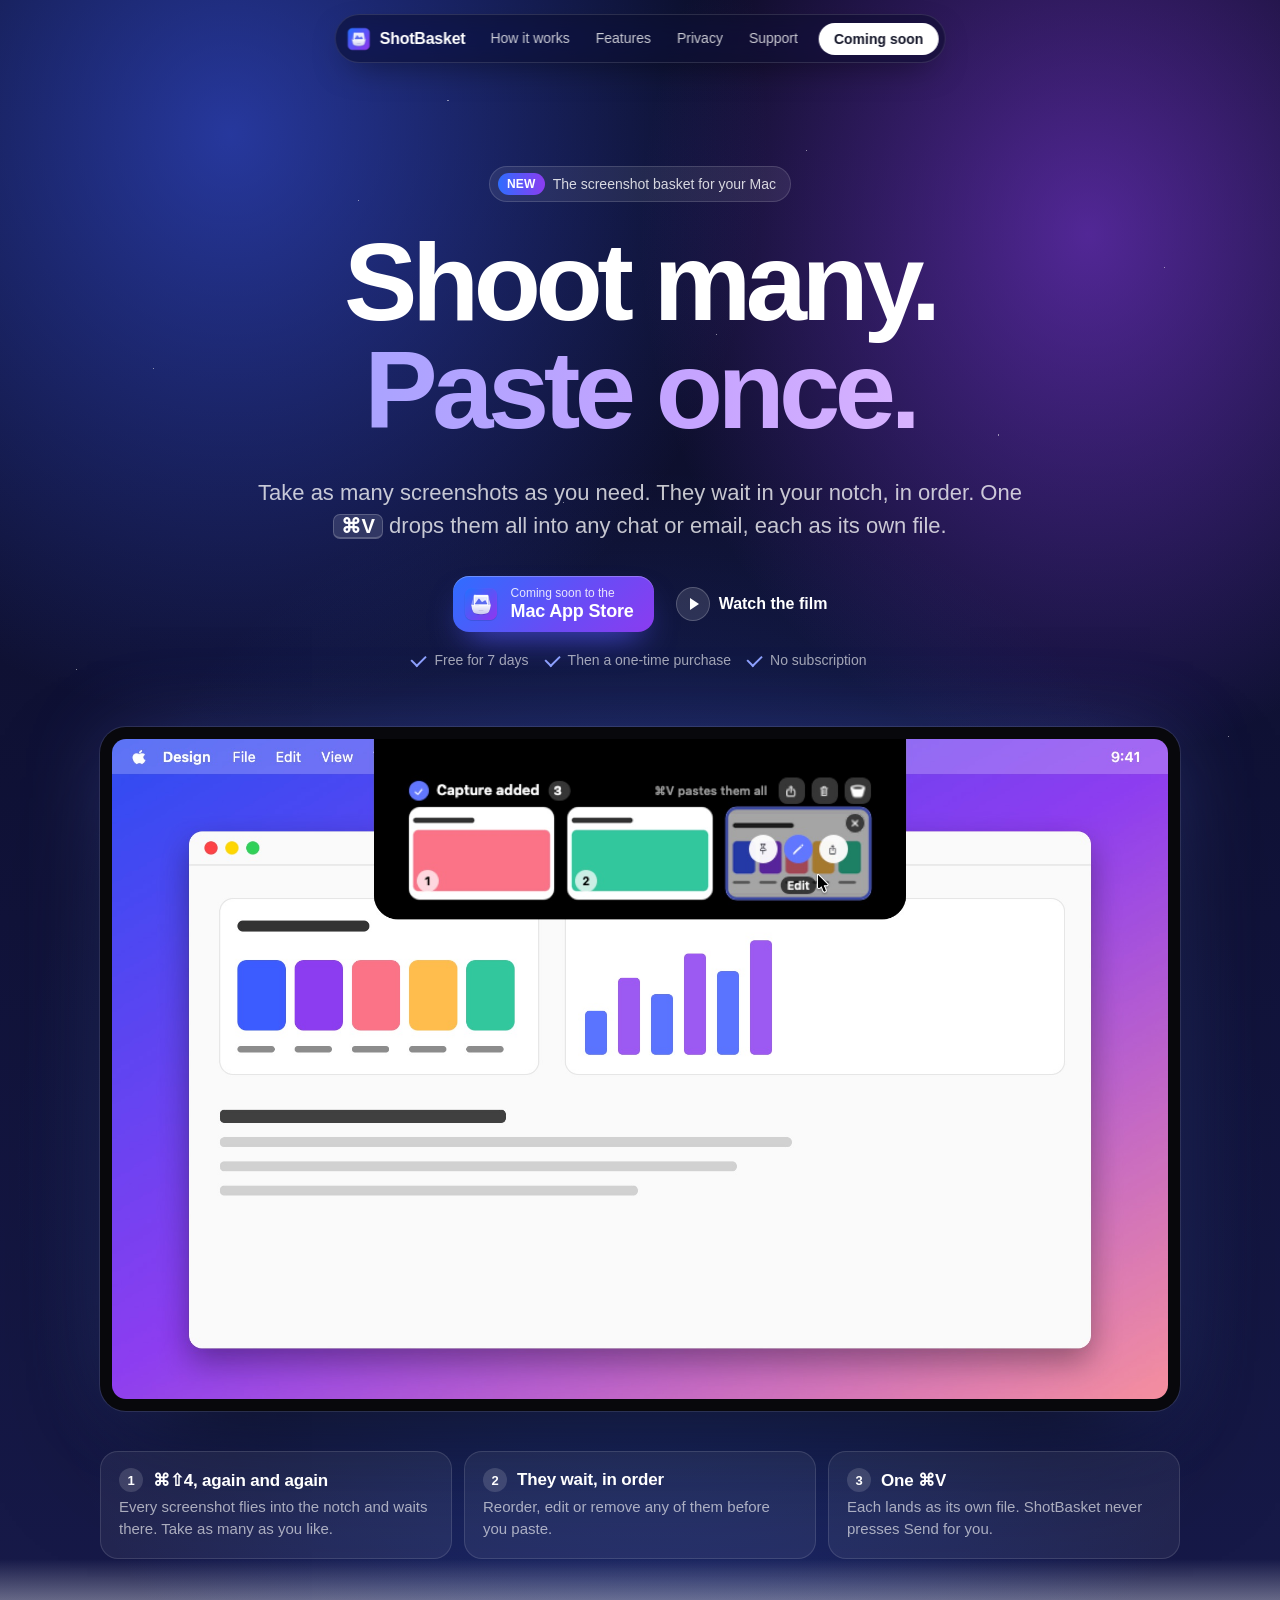
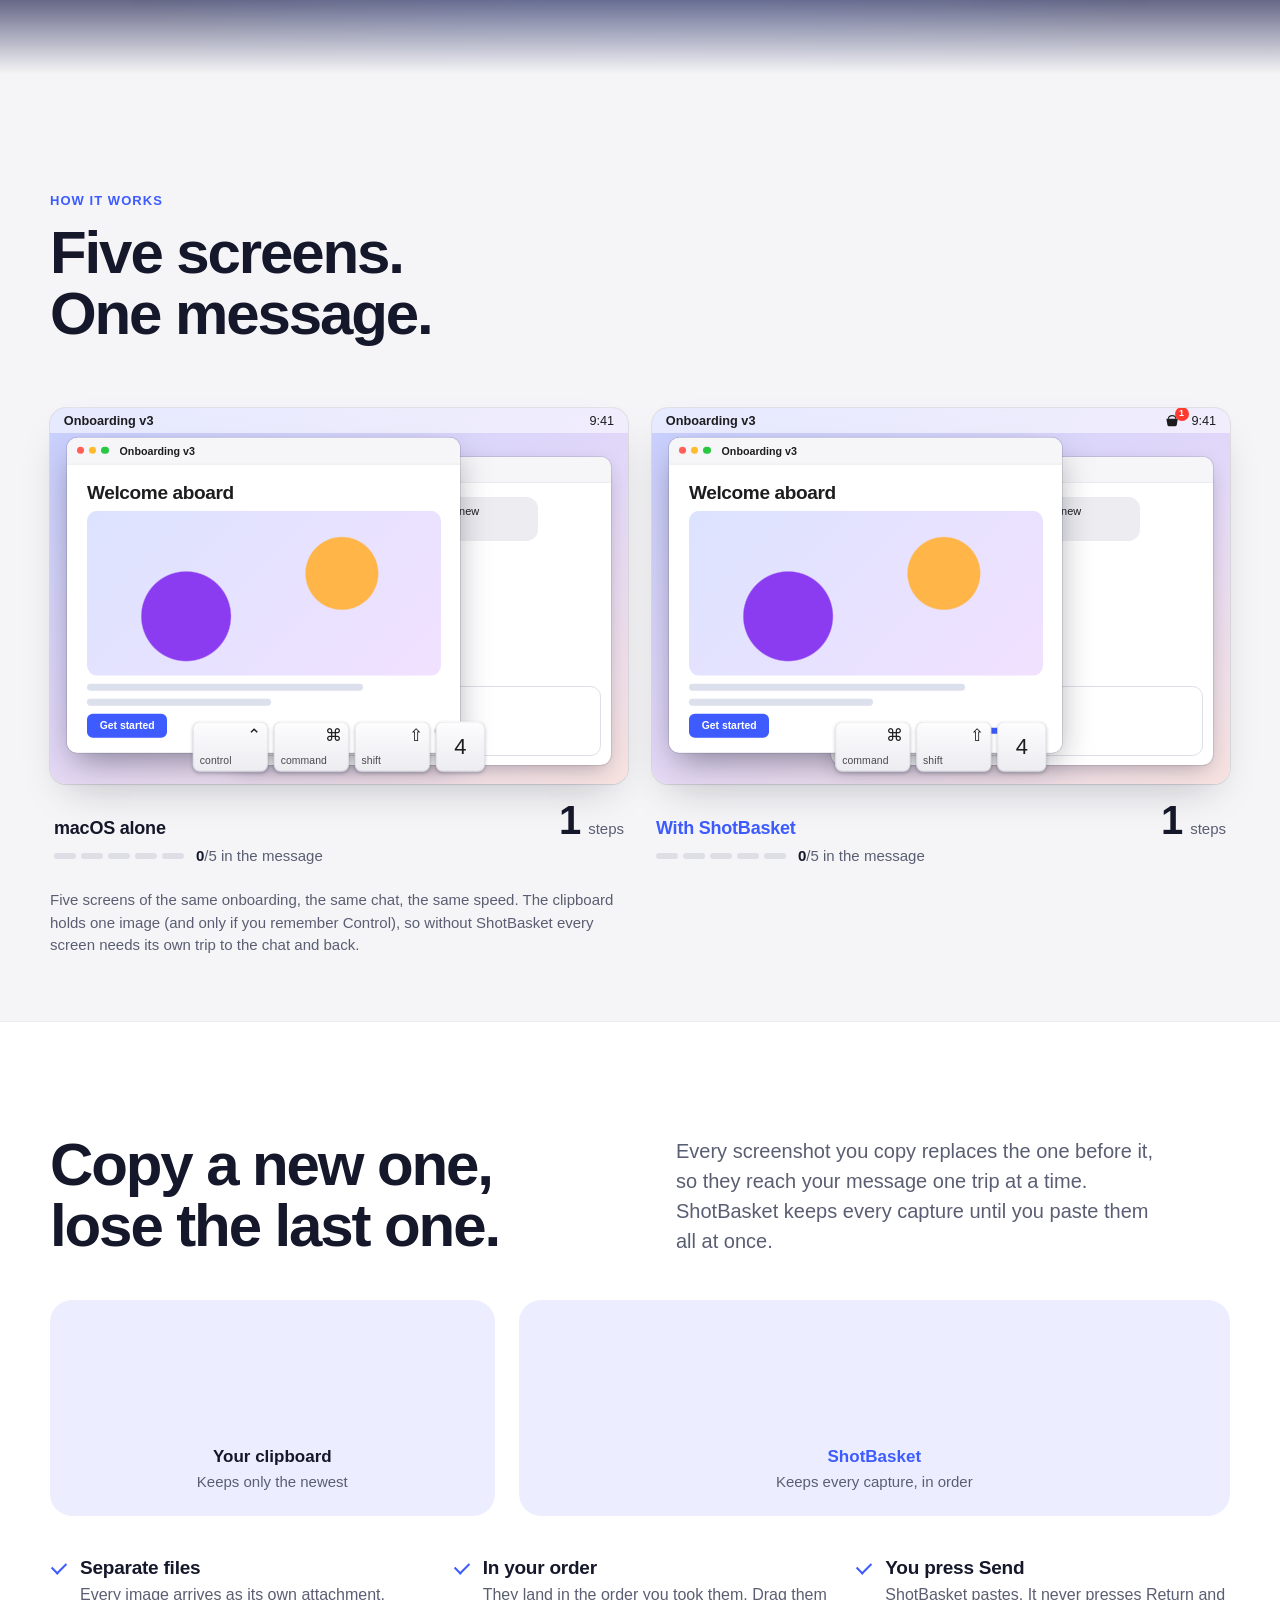
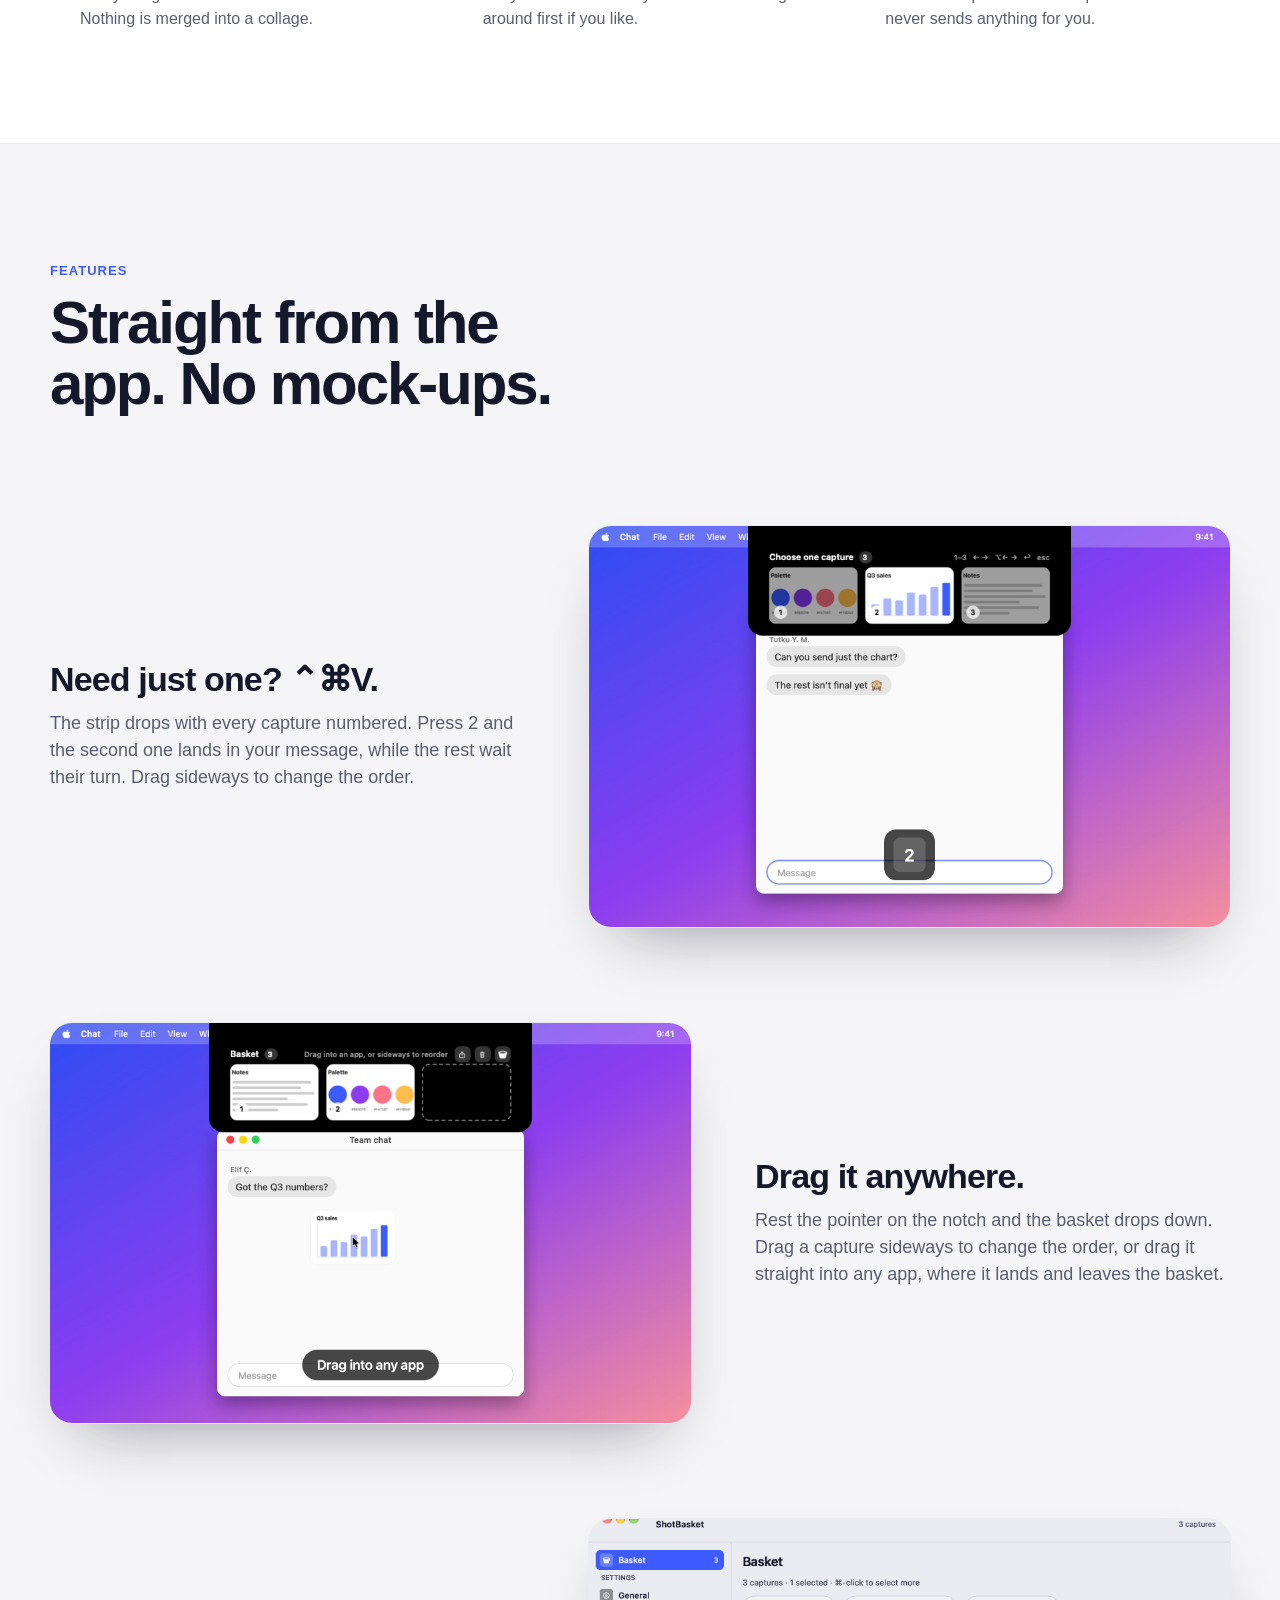
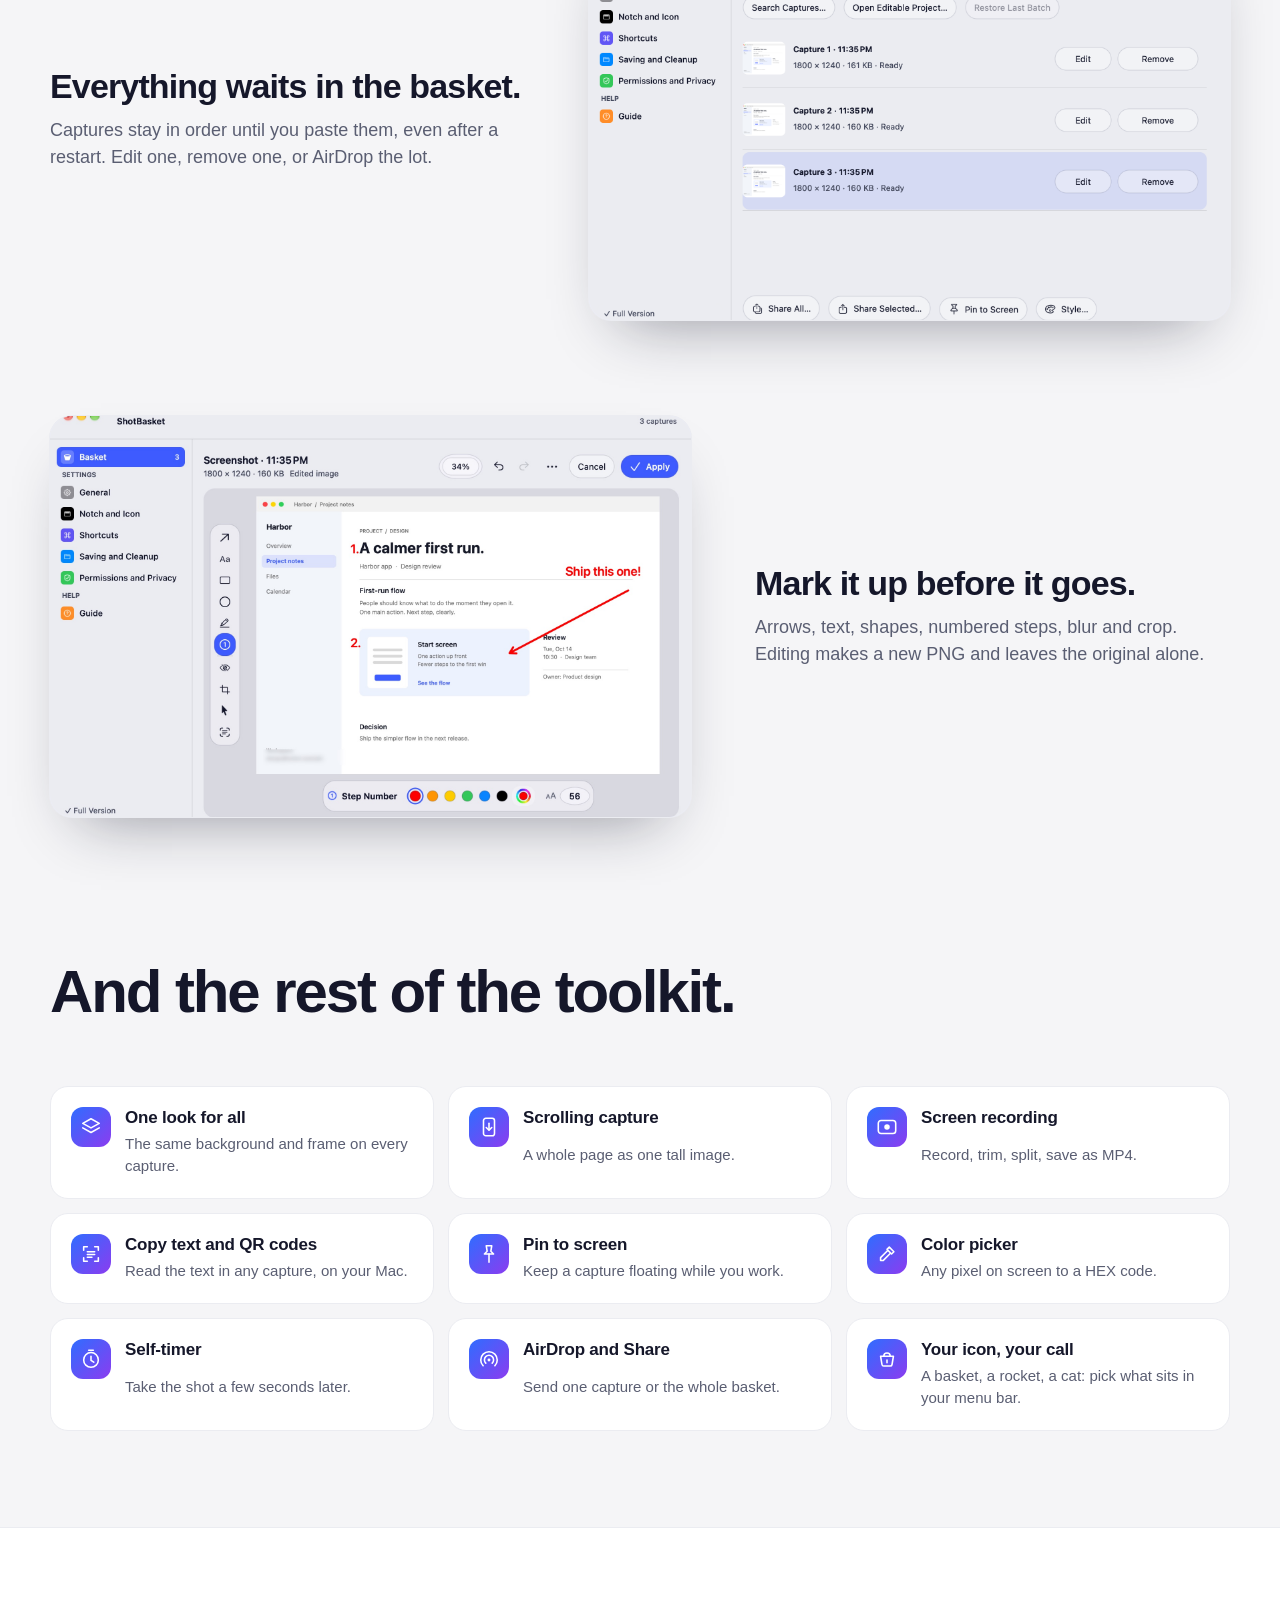
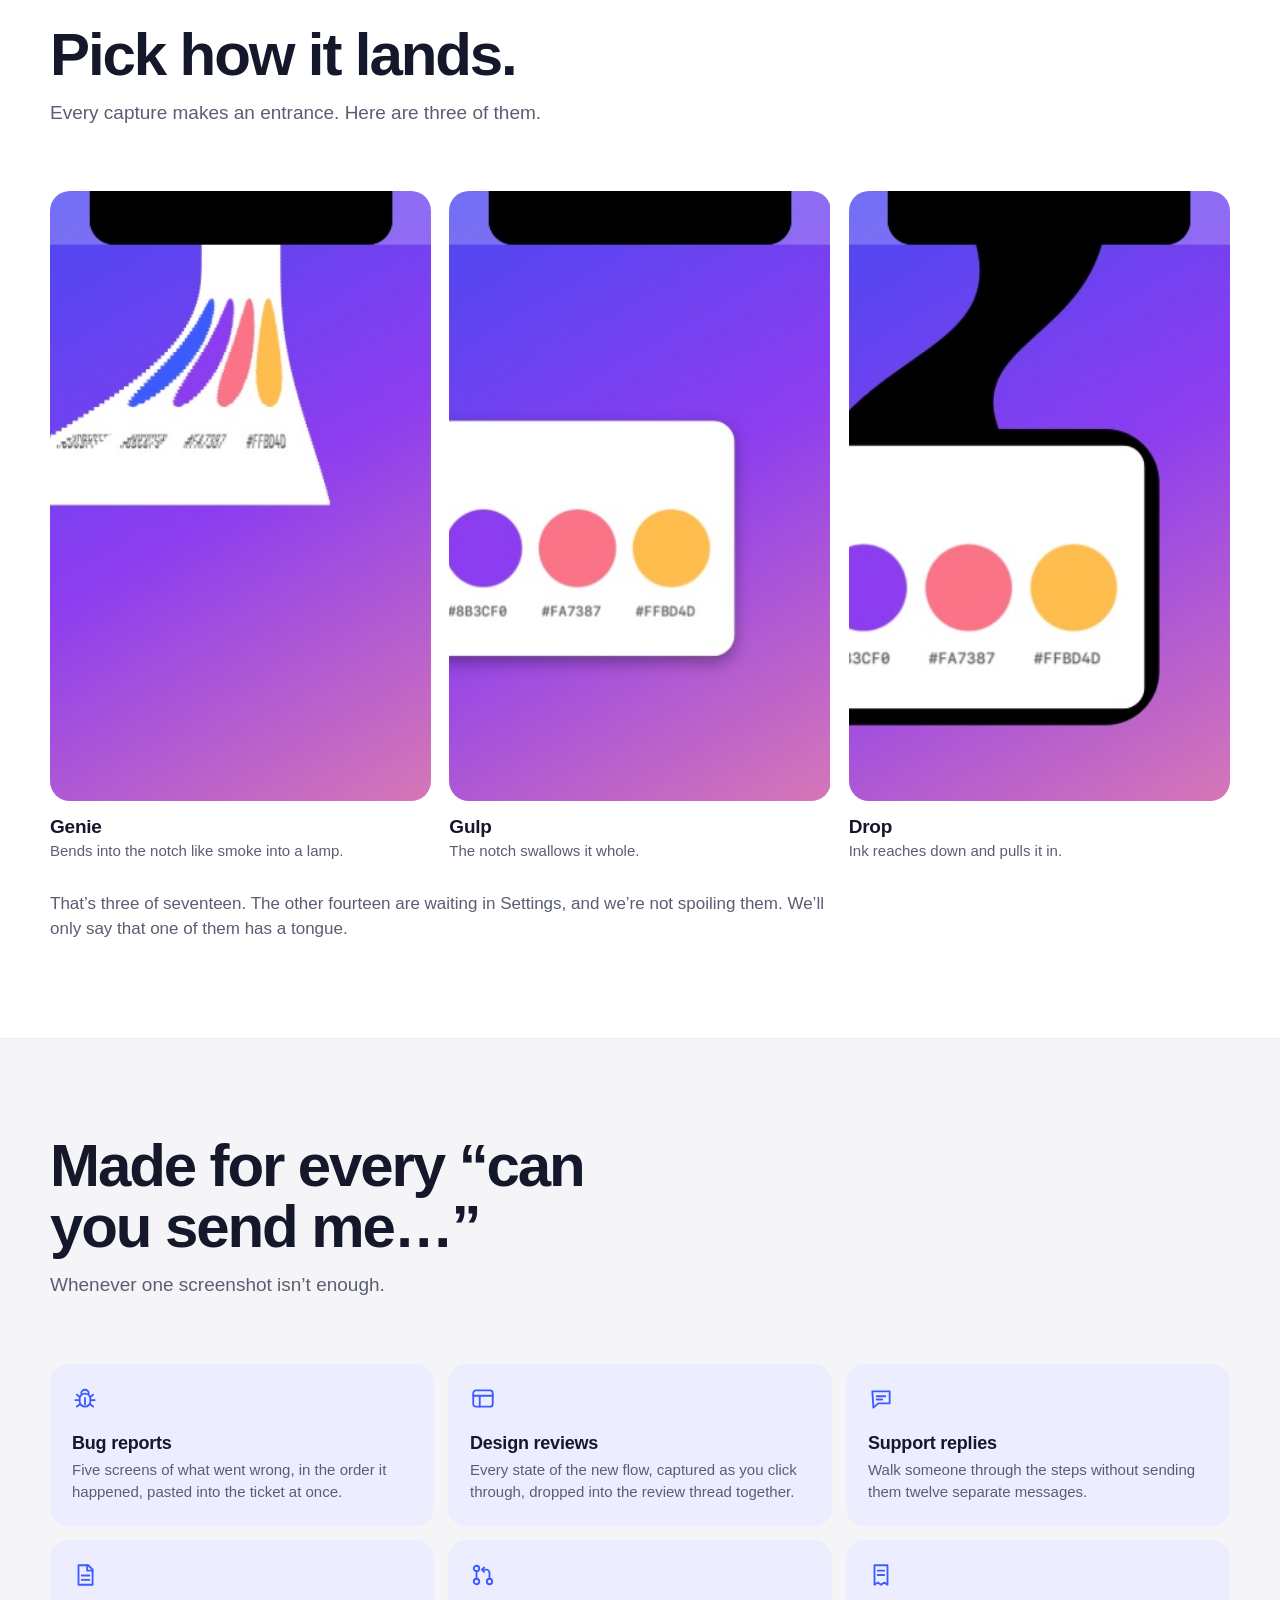
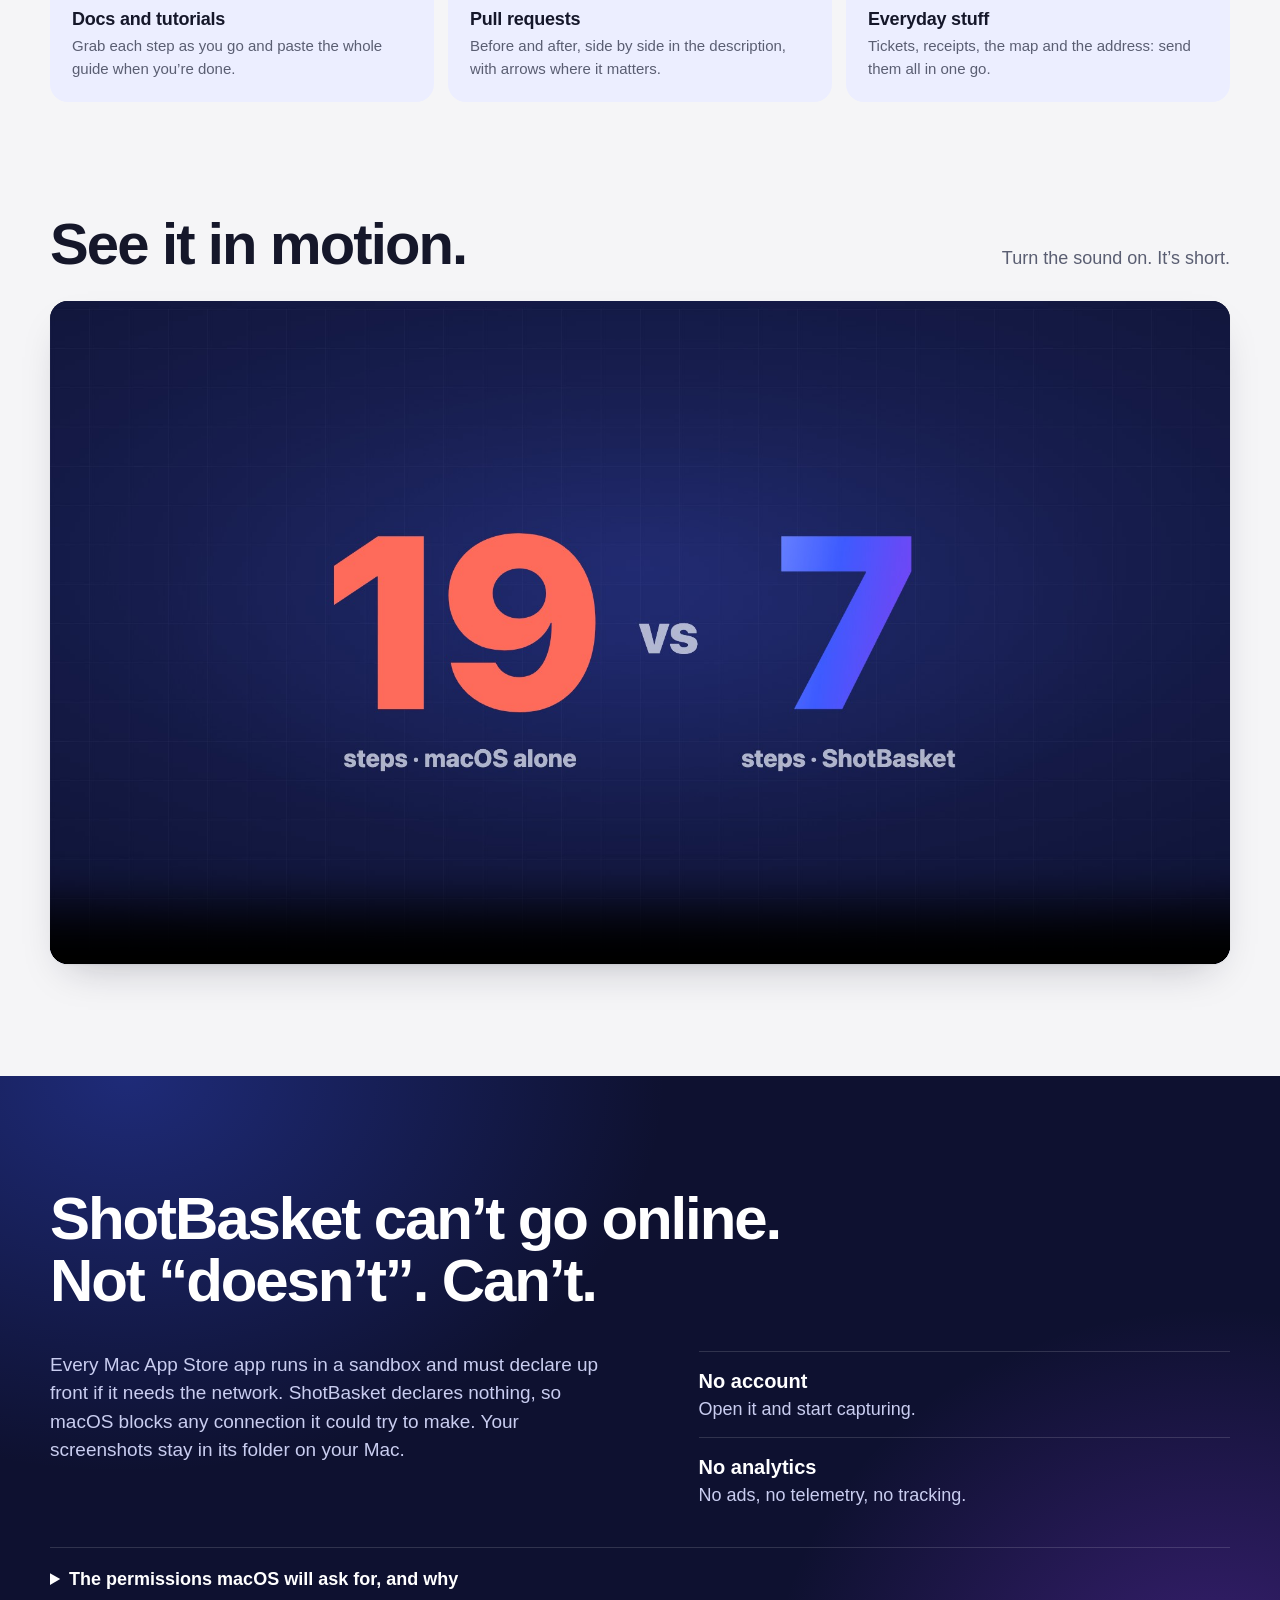
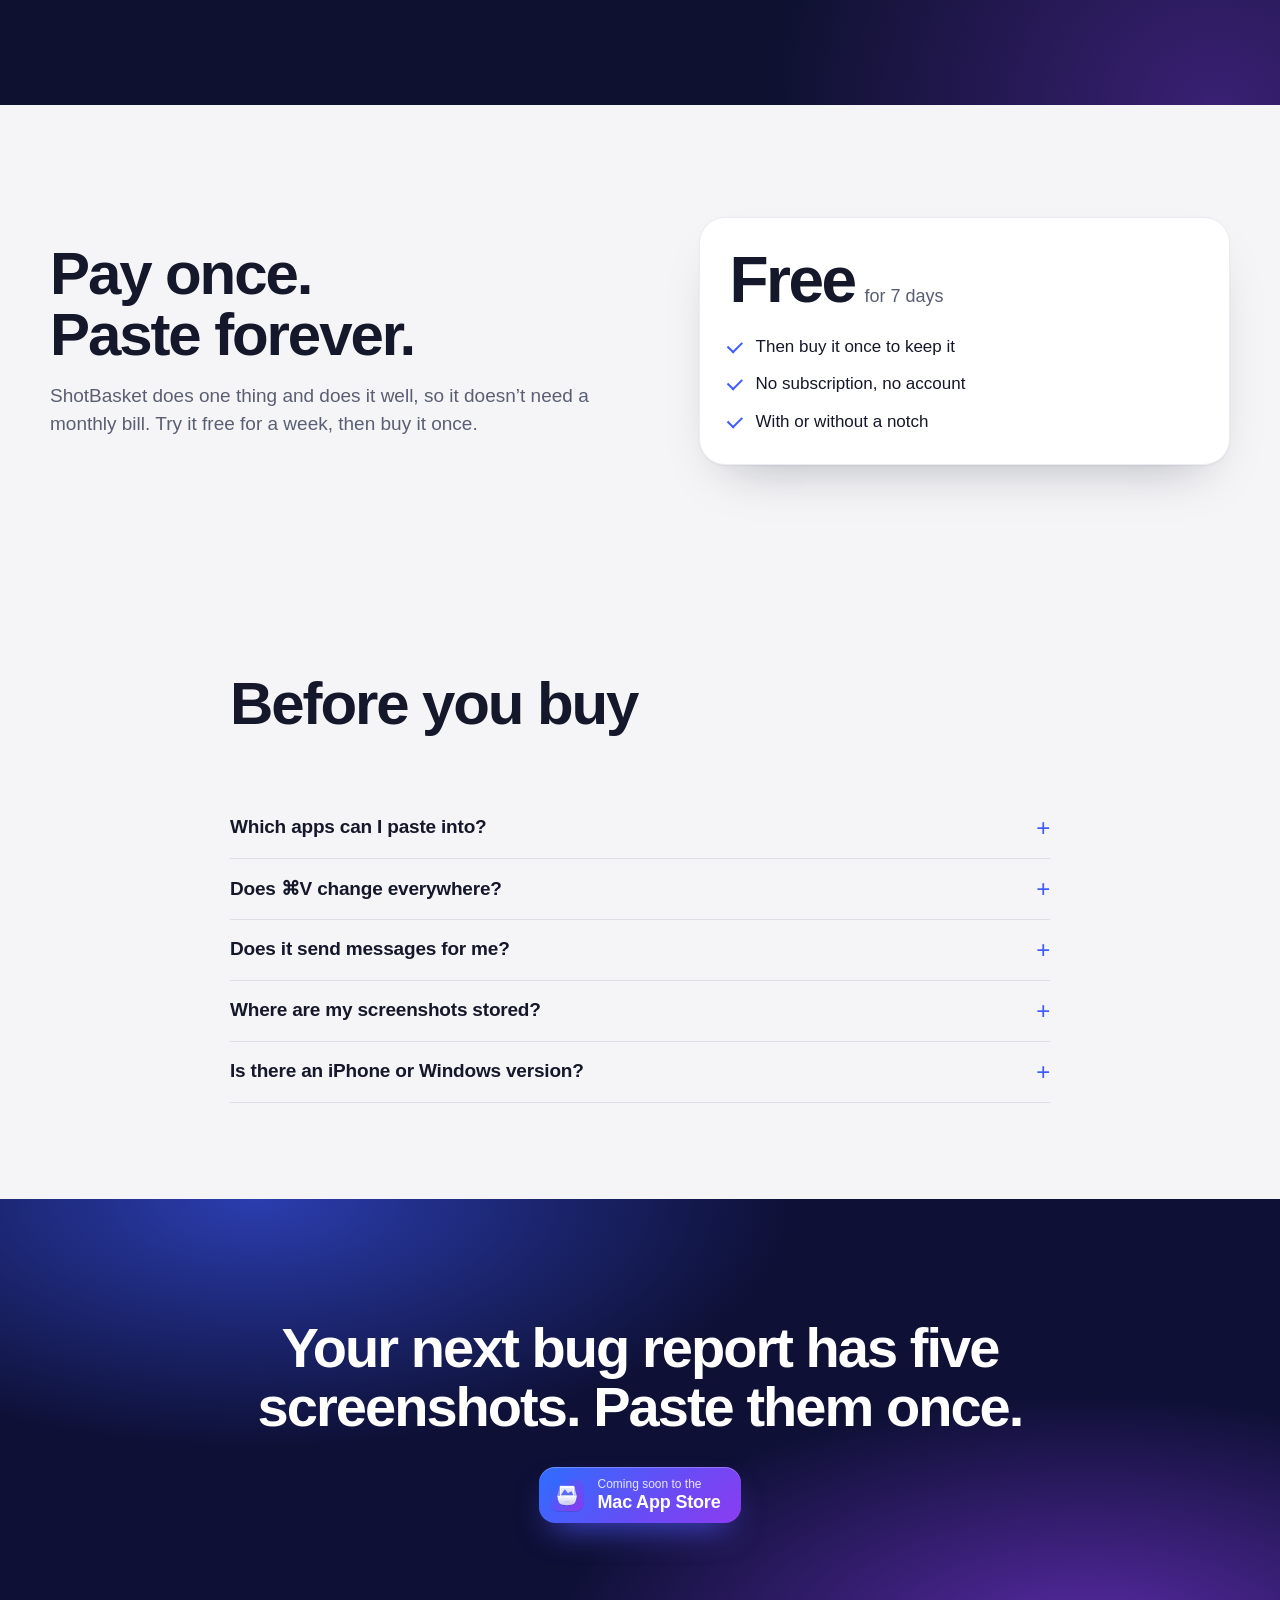
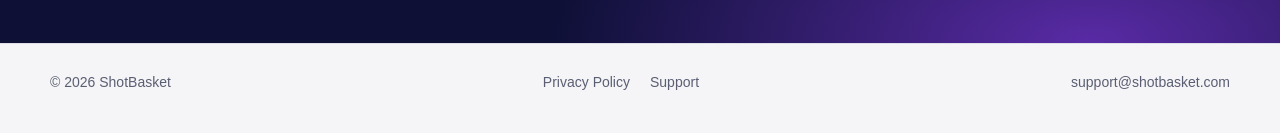
==== commit 7b3c8920: "Publish website from 2157a01" ====
--- a/index.html
+++ b/index.html
@@ -14,8 +14,8 @@
 <meta name="twitter:card" content="summary_large_image">
 <link rel="icon" href="assets/favicon.png">
 <link rel="apple-touch-icon" href="assets/apple-touch-icon.png">
-<link rel="stylesheet" href="assets/site.css">
-<link rel="stylesheet" href="assets/race.css">
+<link rel="stylesheet" href="assets/site.css?v=04215a5968">
+<link rel="stylesheet" href="assets/race.css?v=04215a5968">
 </head>
 <body class="home">
 <a class="skip" href="#main">Skip to content</a>
@@ -30,7 +30,7 @@
     <div class="micro"><span>Free for 7 days</span><span>Then a one-time purchase</span><span>No subscription</span></div>
   </div>
   <div class="wrap">
-    <div class="stage"><div class="bezel"><video class="clip hero-clip" muted loop playsinline preload="none" poster="assets/clips/capture-genie-en.jpg" aria-label="A screenshot of a design app flies into the notch, which drops a strip titled Capture added with three captures."><source src="assets/clips/capture-genie-en.mp4" type="video/mp4"></video></div></div>
+    <div class="stage"><div class="bezel"><video class="clip hero-clip" muted loop playsinline preload="none" poster="assets/clips/capture-genie-en.jpg?v=a29ca4fdff" aria-label="A screenshot of a design app flies into the notch, which drops a strip titled Capture added with three captures."><source src="assets/clips/capture-genie-en.mp4?v=cbd7579175" type="video/mp4"></video></div></div>
     <ol class="steps"><li><b><i>1</i>⌘⇧4, again and again</b><p>Every screenshot flies into the notch and waits there. Take as many as you like.</p></li><li><b><i>2</i>They wait, in order</b><p>Reorder, edit or remove any of them before you paste.</p></li><li><b><i>3</i>One ⌘V</b><p>Each lands as its own file. ShotBasket never presses Send for you.</p></li></ol>
   </div>
   <div class="hero-tail"></div>
@@ -80,7 +80,7 @@
   <section class="features" id="features">
     <div class="wrap">
       <div class="sec-head"><span class="kicker">Features</span><h2>Straight from the app. No mock-ups.</h2></div>
-      <div class="feat"><div class="media"><video class="clip" muted loop playsinline preload="none" poster="assets/clips/choose-en.jpg" aria-label="Pressing Control-Command-V and then 2 puts the second capture into a chat message"><source src="assets/clips/choose-en.mp4" type="video/mp4"></video></div><div><h3>Need just one? ⌃⌘V.</h3><p>The strip drops with every capture numbered. Press 2 and the second one lands in your message, while the rest wait their turn. Drag sideways to change the order.</p></div></div><div class="feat"><div class="media"><video class="clip" muted loop playsinline preload="none" poster="assets/clips/drag-en.jpg" aria-label="A capture is dragged sideways on the notch strip to reorder, then dragged into a chat message"><source src="assets/clips/drag-en.mp4" type="video/mp4"></video></div><div><h3>Drag it anywhere.</h3><p>Rest the pointer on the notch and the basket drops down. Drag a capture sideways to change the order, or drag it straight into any app, where it lands and leaves the basket.</p></div></div><div class="feat"><div class="media"><picture><source srcset="assets/ui/basket-en-dark.png" media="(prefers-color-scheme: dark)"><img src="assets/ui/basket-en.png" alt="The ShotBasket basket window with three captures" width="1920" height="1280" loading="lazy"></picture></div><div><h3>Everything waits in the basket.</h3><p>Captures stay in order until you paste them, even after a restart. Edit one, remove one, or AirDrop the lot.</p></div></div><div class="feat"><div class="media"><video class="clip light" muted loop playsinline preload="none" poster="assets/clips/editor-en.jpg" aria-label="The ShotBasket editor with a red arrow and a blacked-out line"><source src="assets/clips/editor-en.mp4" type="video/mp4"></video><video class="clip dark" muted loop playsinline preload="none" poster="assets/clips/editor-en-dark.jpg" aria-label="The ShotBasket editor with a red arrow and a blacked-out line"><source src="assets/clips/editor-en-dark.mp4" type="video/mp4"></video></div><div><h3>Mark it up before it goes.</h3><p>Arrows, text, shapes, numbered steps, blur and crop. Editing makes a new PNG and leaves the original alone.</p></div></div>
+      <div class="feat"><div class="media"><video class="clip" muted loop playsinline preload="none" poster="assets/clips/choose-en.jpg?v=9c0e01dbce" aria-label="Pressing Control-Command-V and then 2 puts the second capture into a chat message"><source src="assets/clips/choose-en.mp4?v=bbe1a25a52" type="video/mp4"></video></div><div><h3>Need just one? ⌃⌘V.</h3><p>The strip drops with every capture numbered. Press 2 and the second one lands in your message, while the rest wait their turn. Drag sideways to change the order.</p></div></div><div class="feat"><div class="media"><video class="clip" muted loop playsinline preload="none" poster="assets/clips/drag-en.jpg?v=5125f1d004" aria-label="A capture is dragged sideways on the notch strip to reorder, then dragged into a chat message"><source src="assets/clips/drag-en.mp4?v=c1733b7ff6" type="video/mp4"></video></div><div><h3>Drag it anywhere.</h3><p>Rest the pointer on the notch and the basket drops down. Drag a capture sideways to change the order, or drag it straight into any app, where it lands and leaves the basket.</p></div></div><div class="feat"><div class="media"><picture><source srcset="assets/ui/basket-en-dark.png" media="(prefers-color-scheme: dark)"><img src="assets/ui/basket-en.png" alt="The ShotBasket basket window with three captures" width="1920" height="1280" loading="lazy"></picture></div><div><h3>Everything waits in the basket.</h3><p>Captures stay in order until you paste them, even after a restart. Edit one, remove one, or AirDrop the lot.</p></div></div><div class="feat"><div class="media"><video class="clip light" muted loop playsinline preload="none" poster="assets/clips/editor-en.jpg?v=034869095a" aria-label="The ShotBasket editor with a red arrow and a blacked-out line"><source src="assets/clips/editor-en.mp4?v=9c5db4aad3" type="video/mp4"></video><video class="clip dark" muted loop playsinline preload="none" poster="assets/clips/editor-en-dark.jpg?v=facf85d227" aria-label="The ShotBasket editor with a red arrow and a blacked-out line"><source src="assets/clips/editor-en-dark.mp4?v=bfd73211ad" type="video/mp4"></video></div><div><h3>Mark it up before it goes.</h3><p>Arrows, text, shapes, numbered steps, blur and crop. Editing makes a new PNG and leaves the original alone.</p></div></div>
     </div>
   </section>
 
@@ -94,7 +94,7 @@
   <section class="lands" id="landing">
     <div class="wrap">
       <div class="sec-head"><h2>Pick how it lands.</h2><p>Every capture makes an entrance. Here are three of them.</p></div>
-      <ul class="tiles"><li><video class="tile" muted loop playsinline preload="none" poster="assets/clips/tile-genie.jpg" aria-label="Genie animation"><source src="assets/clips/tile-genie.mp4" type="video/mp4"></video><h3>Genie</h3><p>Bends into the notch like smoke into a lamp.</p></li><li><video class="tile" muted loop playsinline preload="none" poster="assets/clips/tile-gulp.jpg" aria-label="Gulp animation"><source src="assets/clips/tile-gulp.mp4" type="video/mp4"></video><h3>Gulp</h3><p>The notch swallows it whole.</p></li><li><video class="tile" muted loop playsinline preload="none" poster="assets/clips/tile-drop.jpg" aria-label="Drop animation"><source src="assets/clips/tile-drop.mp4" type="video/mp4"></video><h3>Drop</h3><p>Ink reaches down and pulls it in.</p></li></ul>
+      <ul class="tiles"><li><video class="tile" muted loop playsinline preload="none" poster="assets/clips/tile-genie.jpg?v=5dee4d85a1" aria-label="Genie animation"><source src="assets/clips/tile-genie.mp4?v=559b12df67" type="video/mp4"></video><h3>Genie</h3><p>Bends into the notch like smoke into a lamp.</p></li><li><video class="tile" muted loop playsinline preload="none" poster="assets/clips/tile-gulp.jpg?v=65f5ed546e" aria-label="Gulp animation"><source src="assets/clips/tile-gulp.mp4?v=348d10d9ba" type="video/mp4"></video><h3>Gulp</h3><p>The notch swallows it whole.</p></li><li><video class="tile" muted loop playsinline preload="none" poster="assets/clips/tile-drop.jpg?v=d6dff1bc44" aria-label="Drop animation"><source src="assets/clips/tile-drop.mp4?v=8a4d125544" type="video/mp4"></video><h3>Drop</h3><p>Ink reaches down and pulls it in.</p></li></ul>
       <p class="tease">That’s three of seventeen. The other fourteen are waiting in Settings, and we’re not spoiling them. We’ll only say that one of them has a tongue.</p>
     </div>
   </section>
@@ -109,7 +109,7 @@
   <section class="film" id="film">
     <div class="wrap">
       <div class="film-head"><h2>See it in motion.</h2><p>Turn the sound on. It’s short.</p></div>
-      <div class="screen"><video controls playsinline preload="none" poster="assets/video/poster-en.jpg"><source src="assets/video/promo-en.mp4" type="video/mp4"></video></div>
+      <div class="screen"><video controls playsinline preload="none" poster="assets/video/poster-en.jpg?v=8dfe603415"><source src="assets/video/promo-en.mp4?v=ac1757c9de" type="video/mp4"></video></div>
     </div>
   </section>
 
@@ -153,7 +153,7 @@
     <a href="mailto:support@shotbasket.com">support@shotbasket.com</a>
   </div>
 </footer>
-<script src="assets/site.js"></script>
+<script src="assets/site.js?v=04215a5968"></script>
 <!-- Cloudflare Web Analytics: cookieless visit counts for shotbasket.com only (the app makes no network connections). --><script type='module' src='https://static.cloudflareinsights.com/beacon.min.js' data-cf-beacon='{"token": "ce210151caec4ec6bde73e7bf7ab0411"}'></script>
 </body>
 </html>
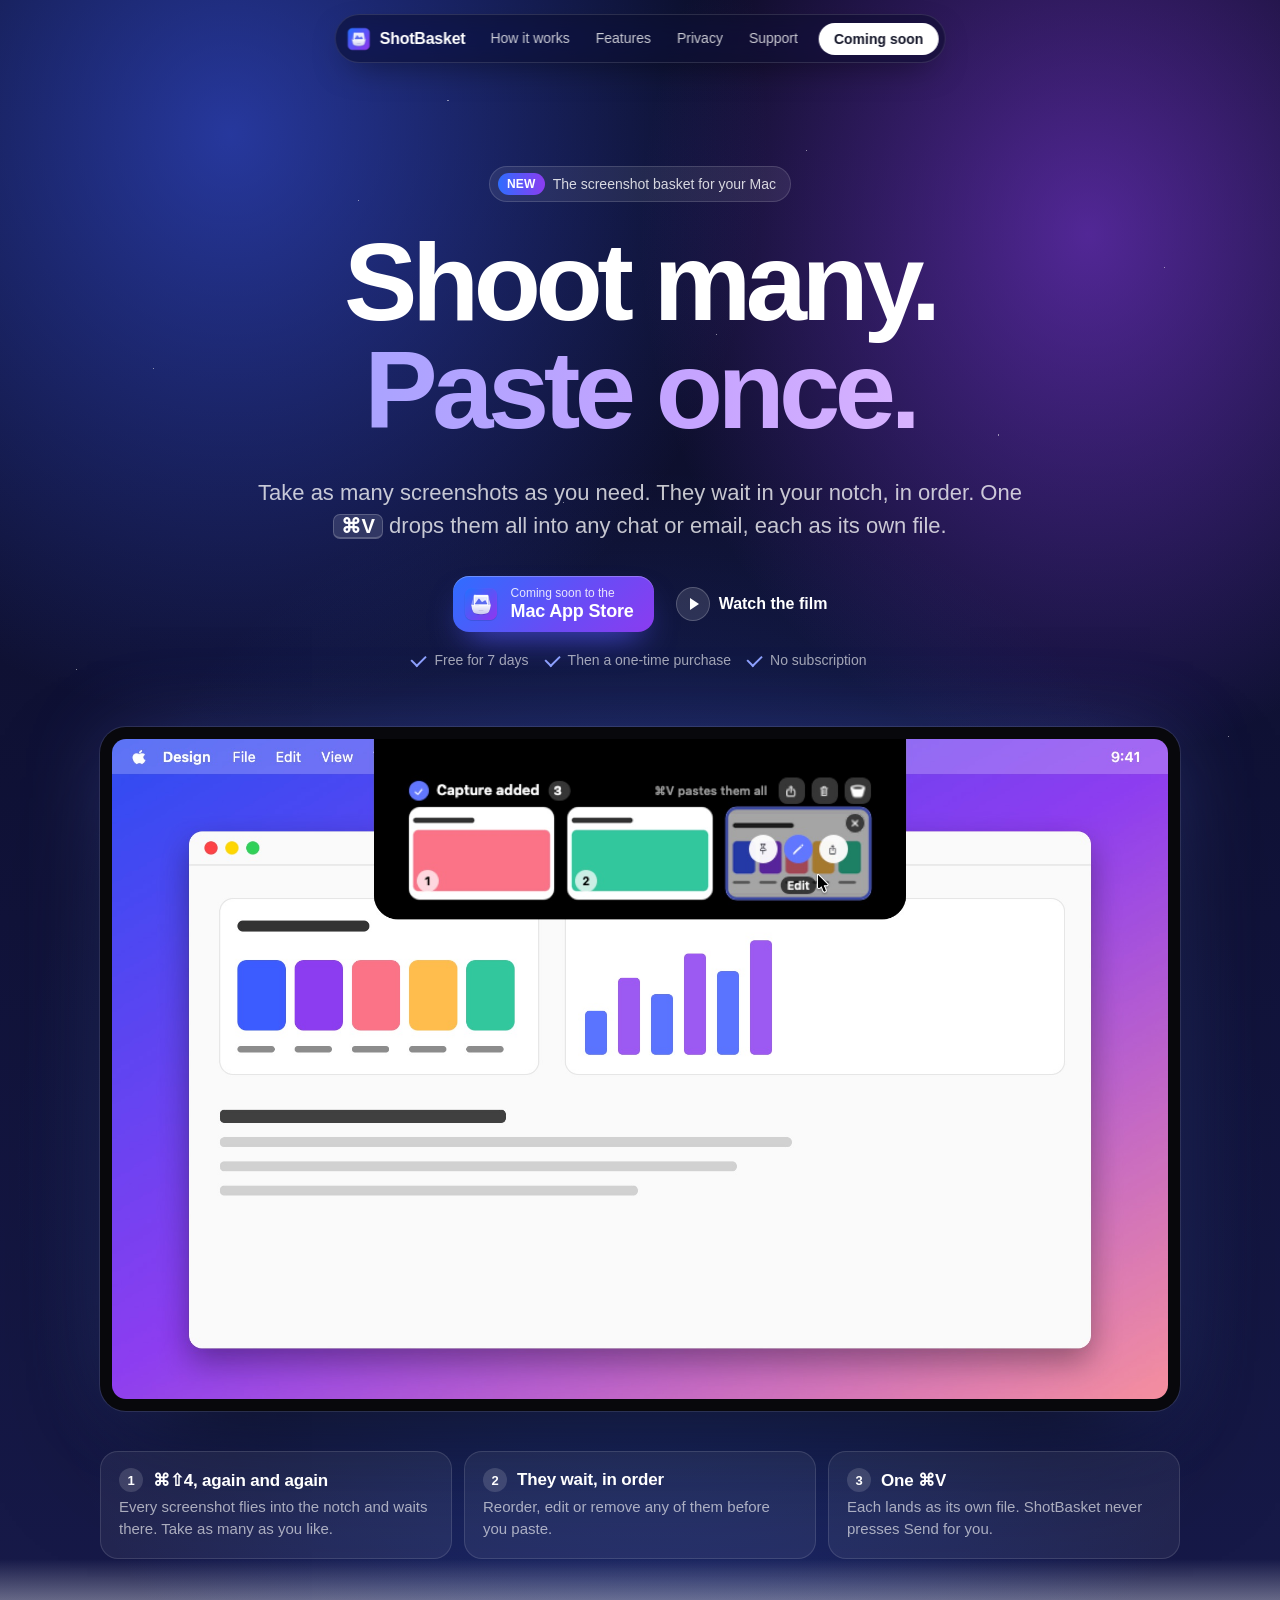
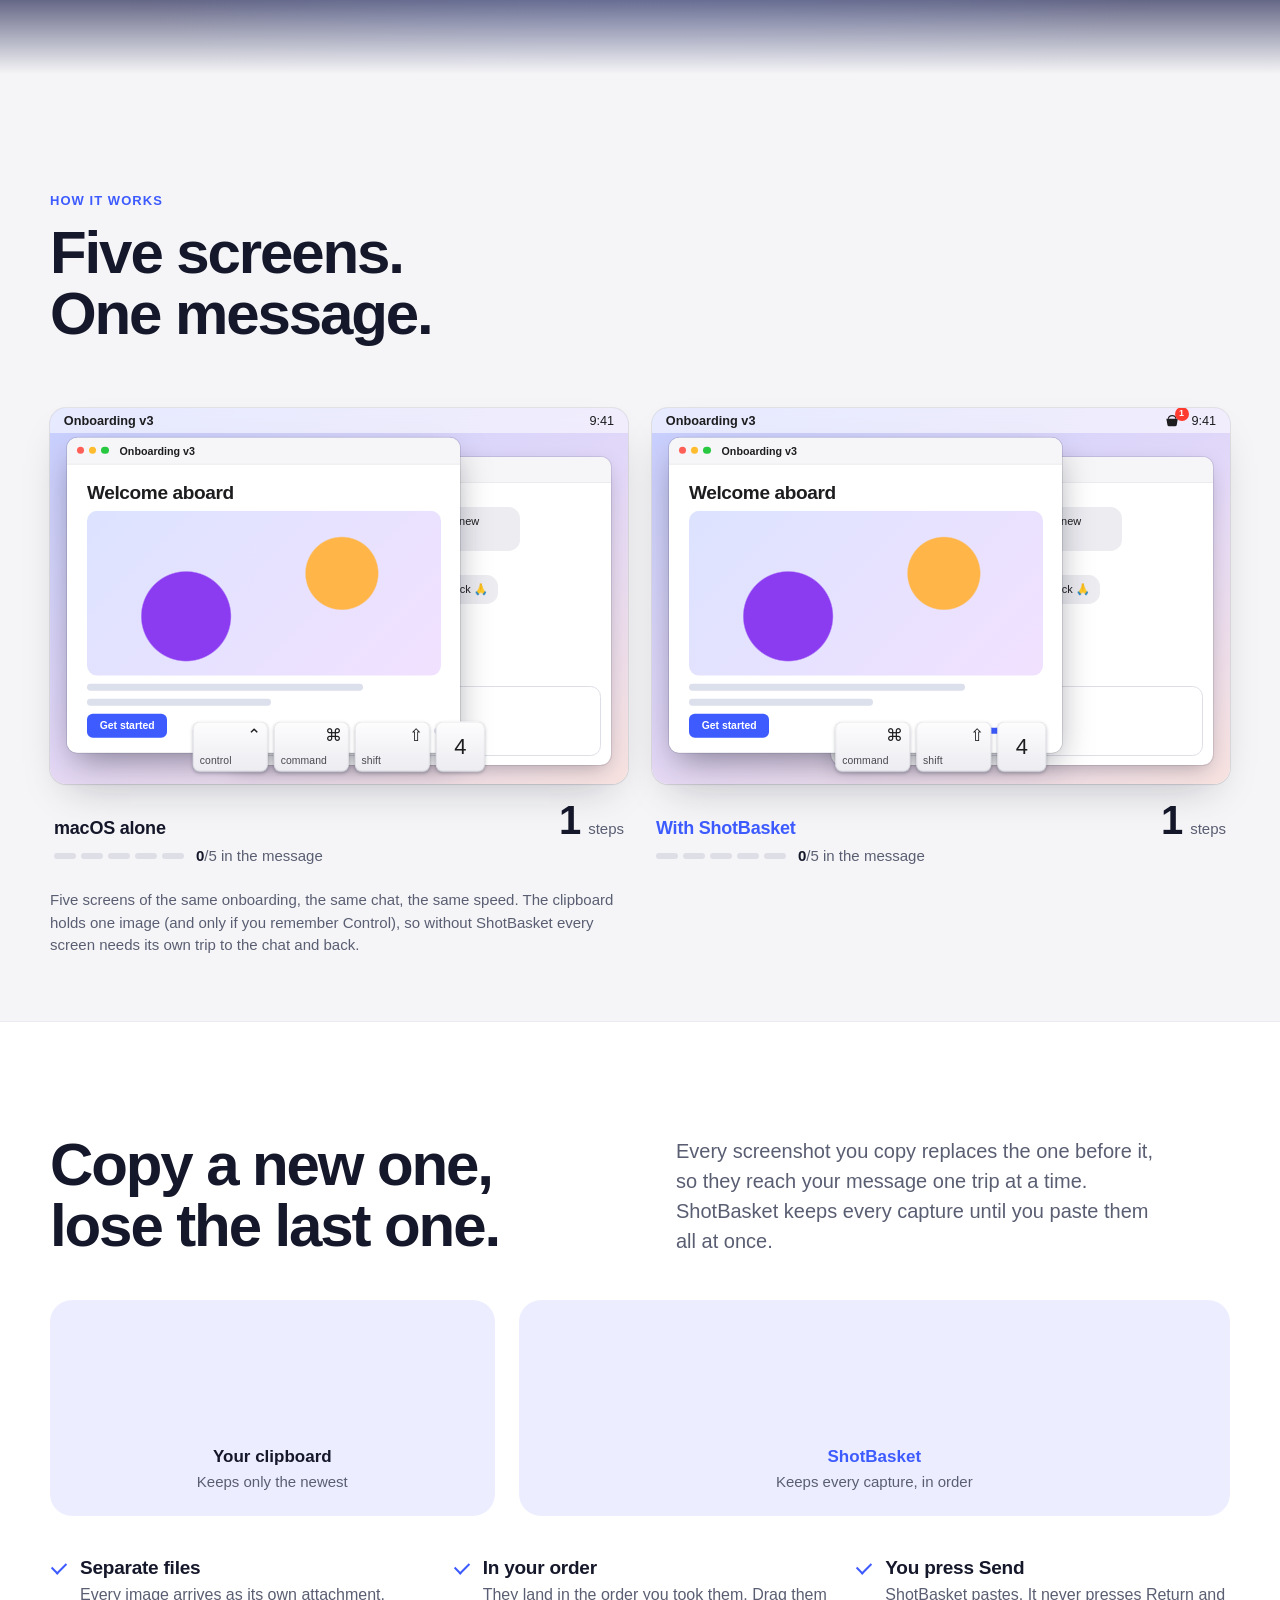
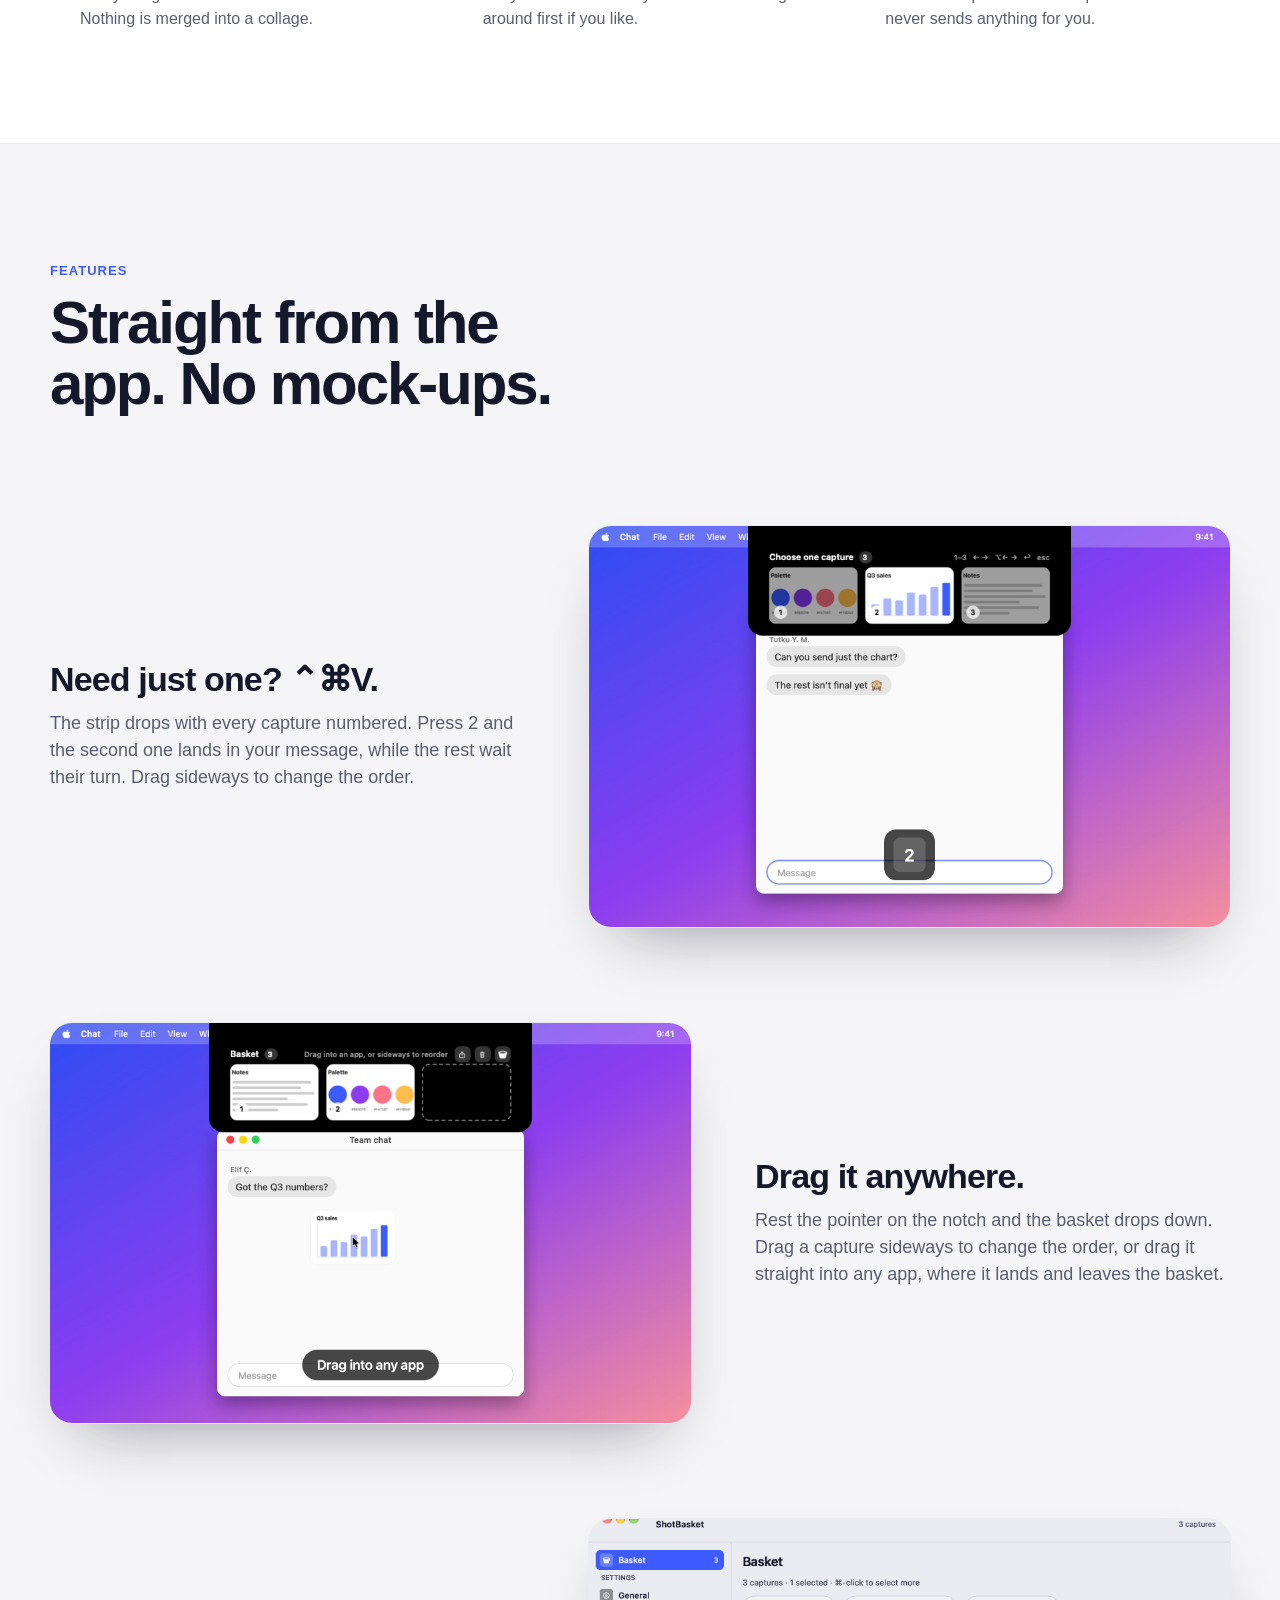
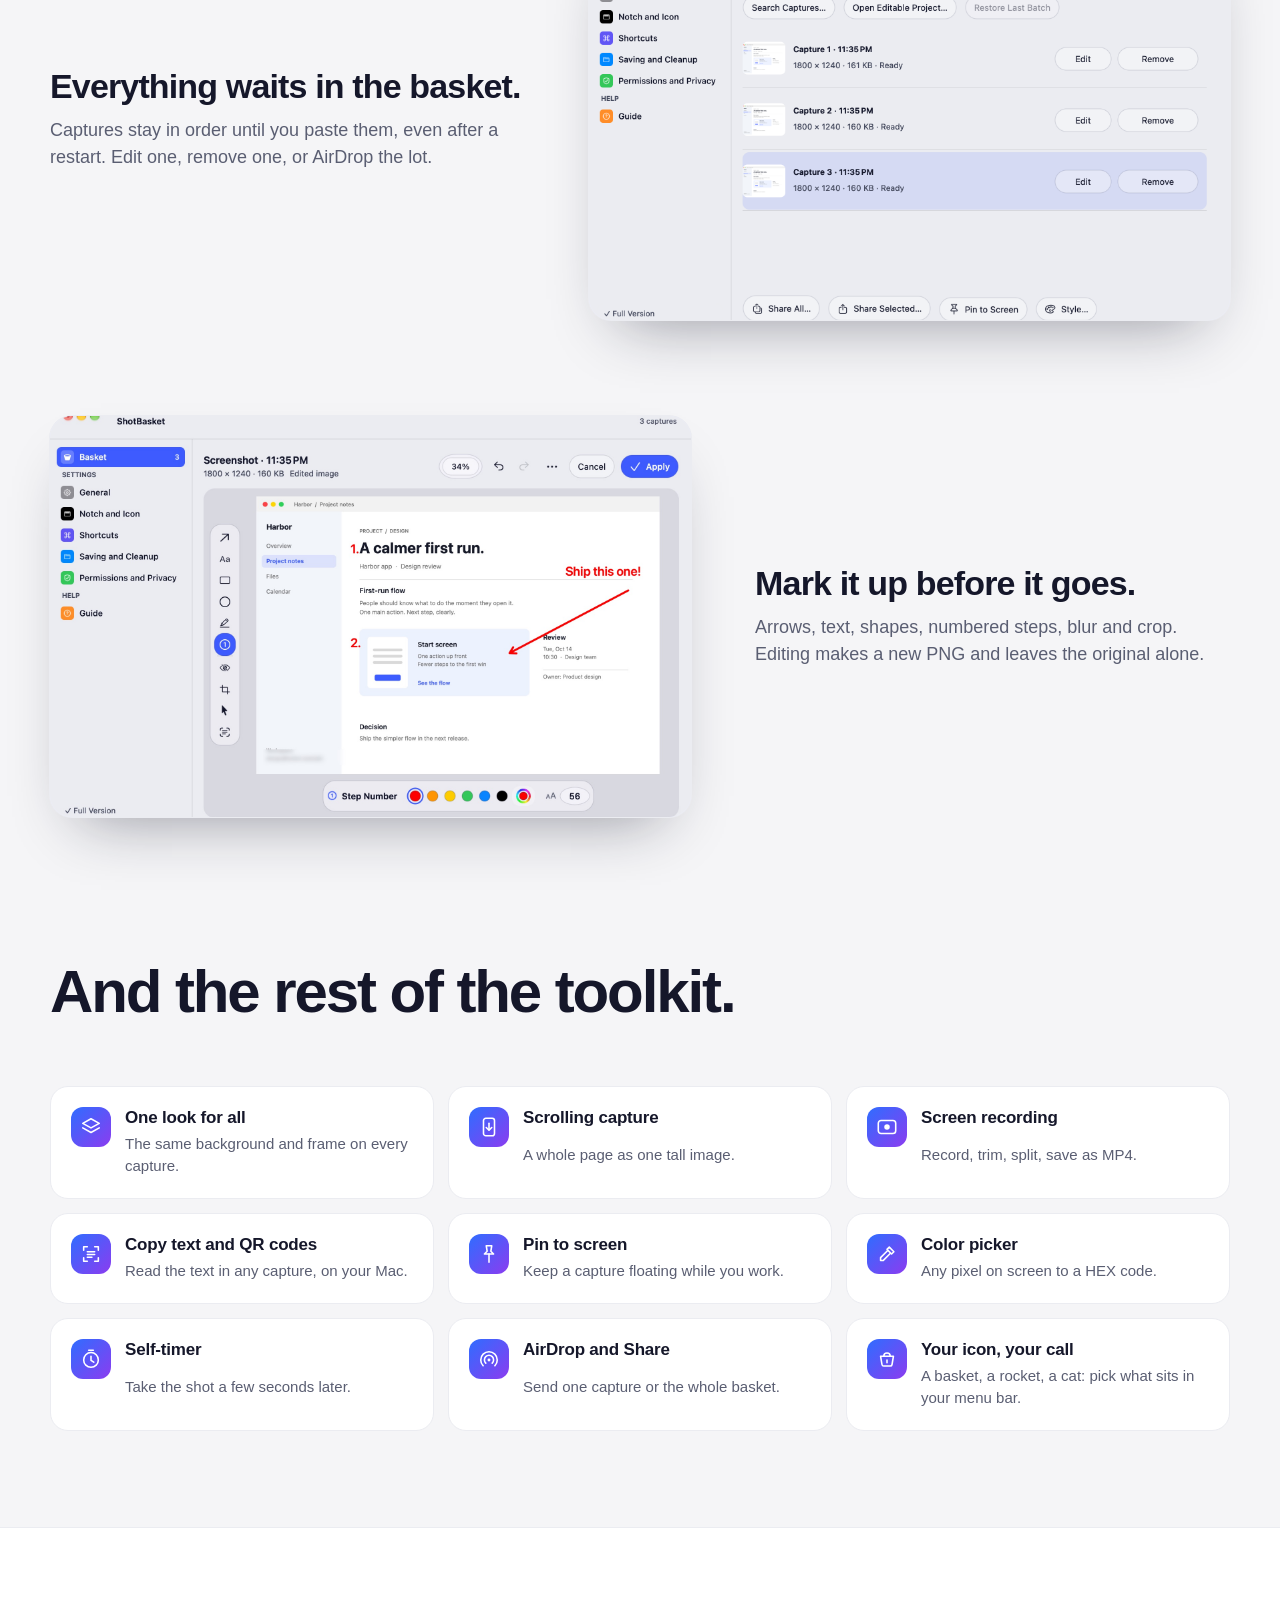
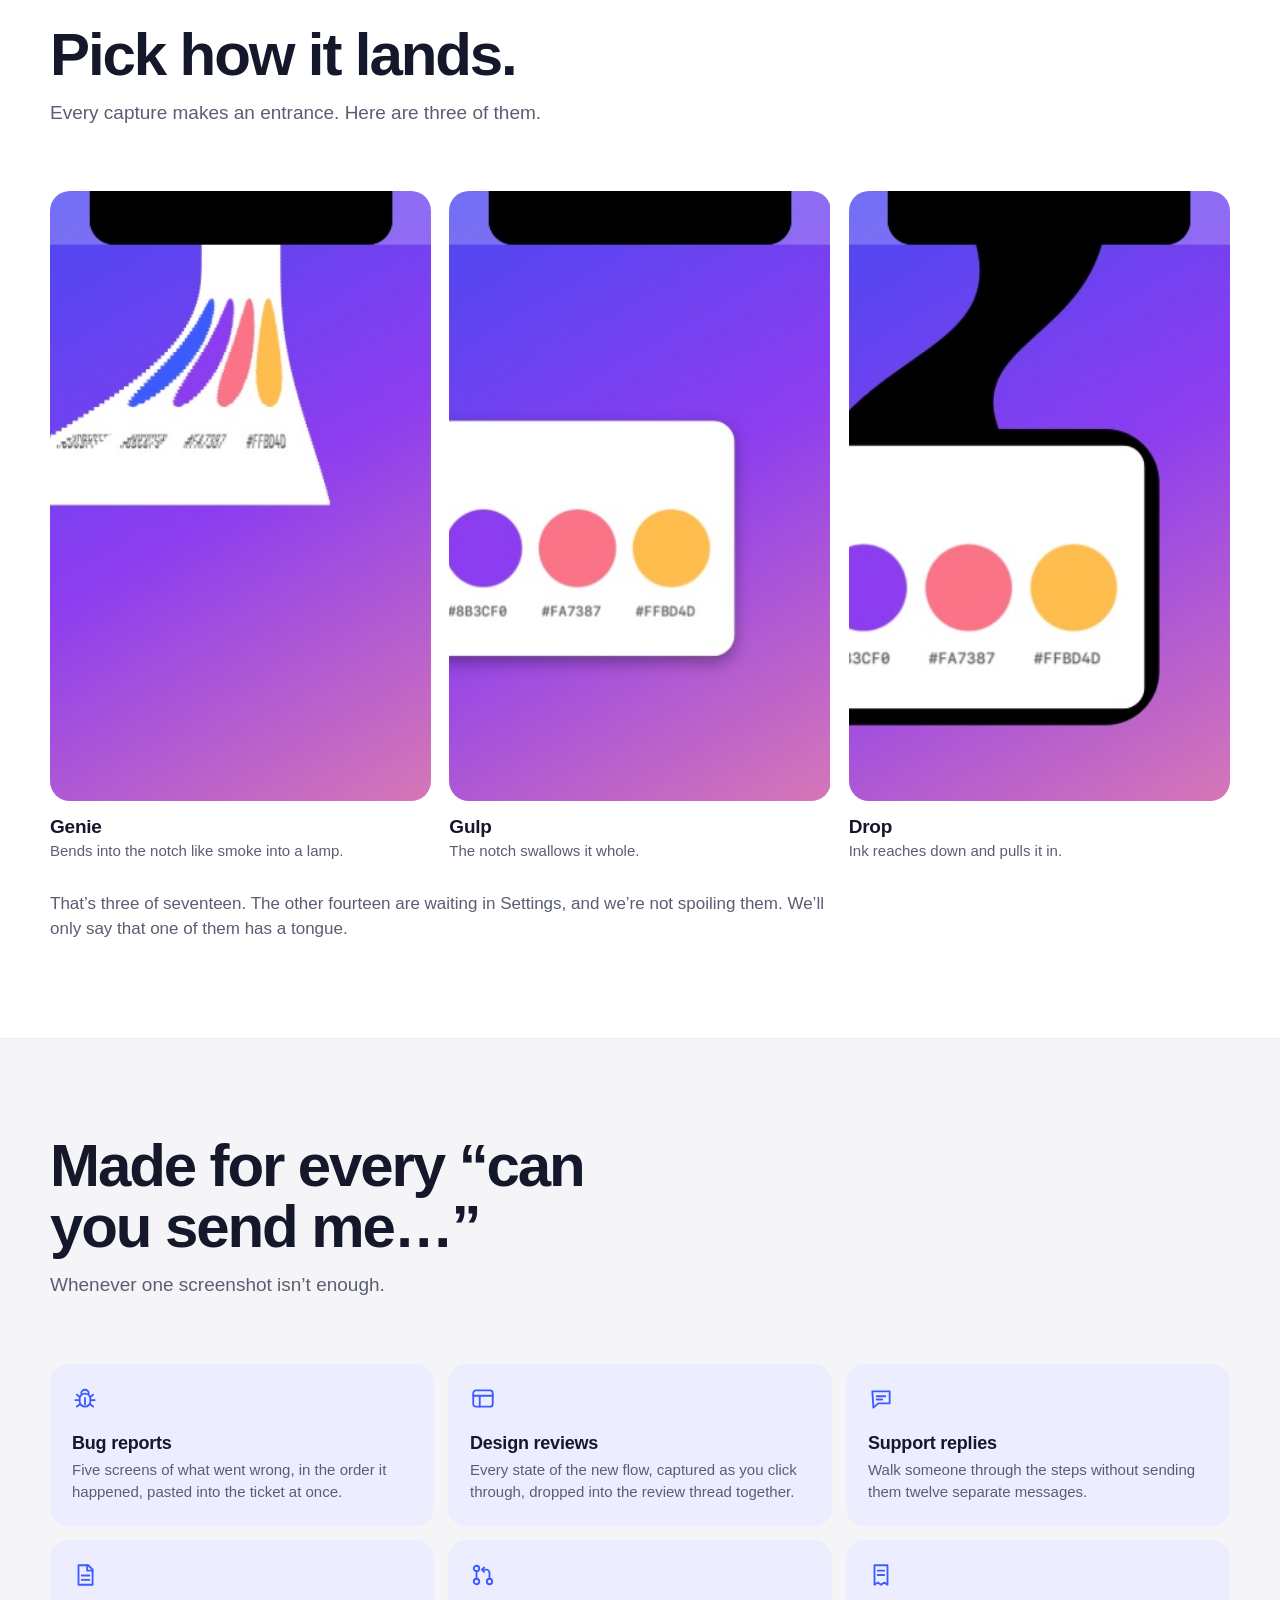
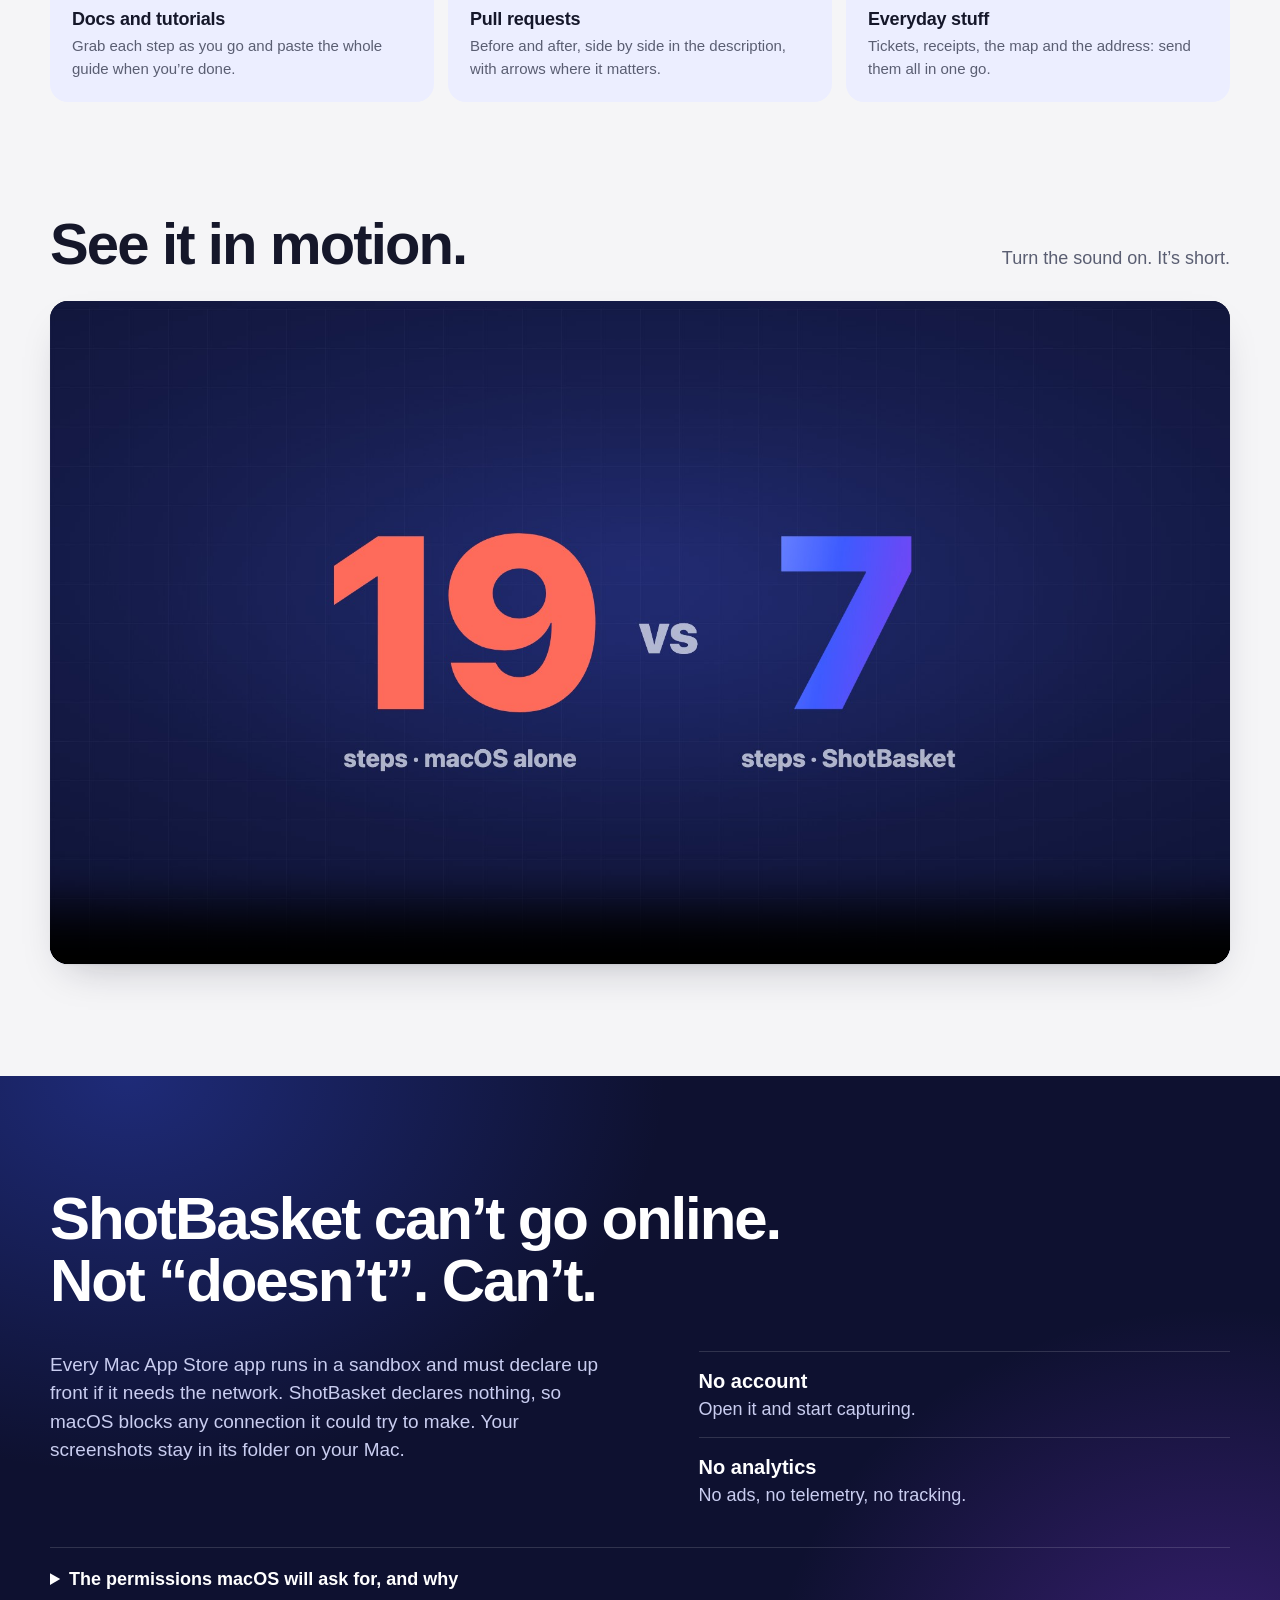
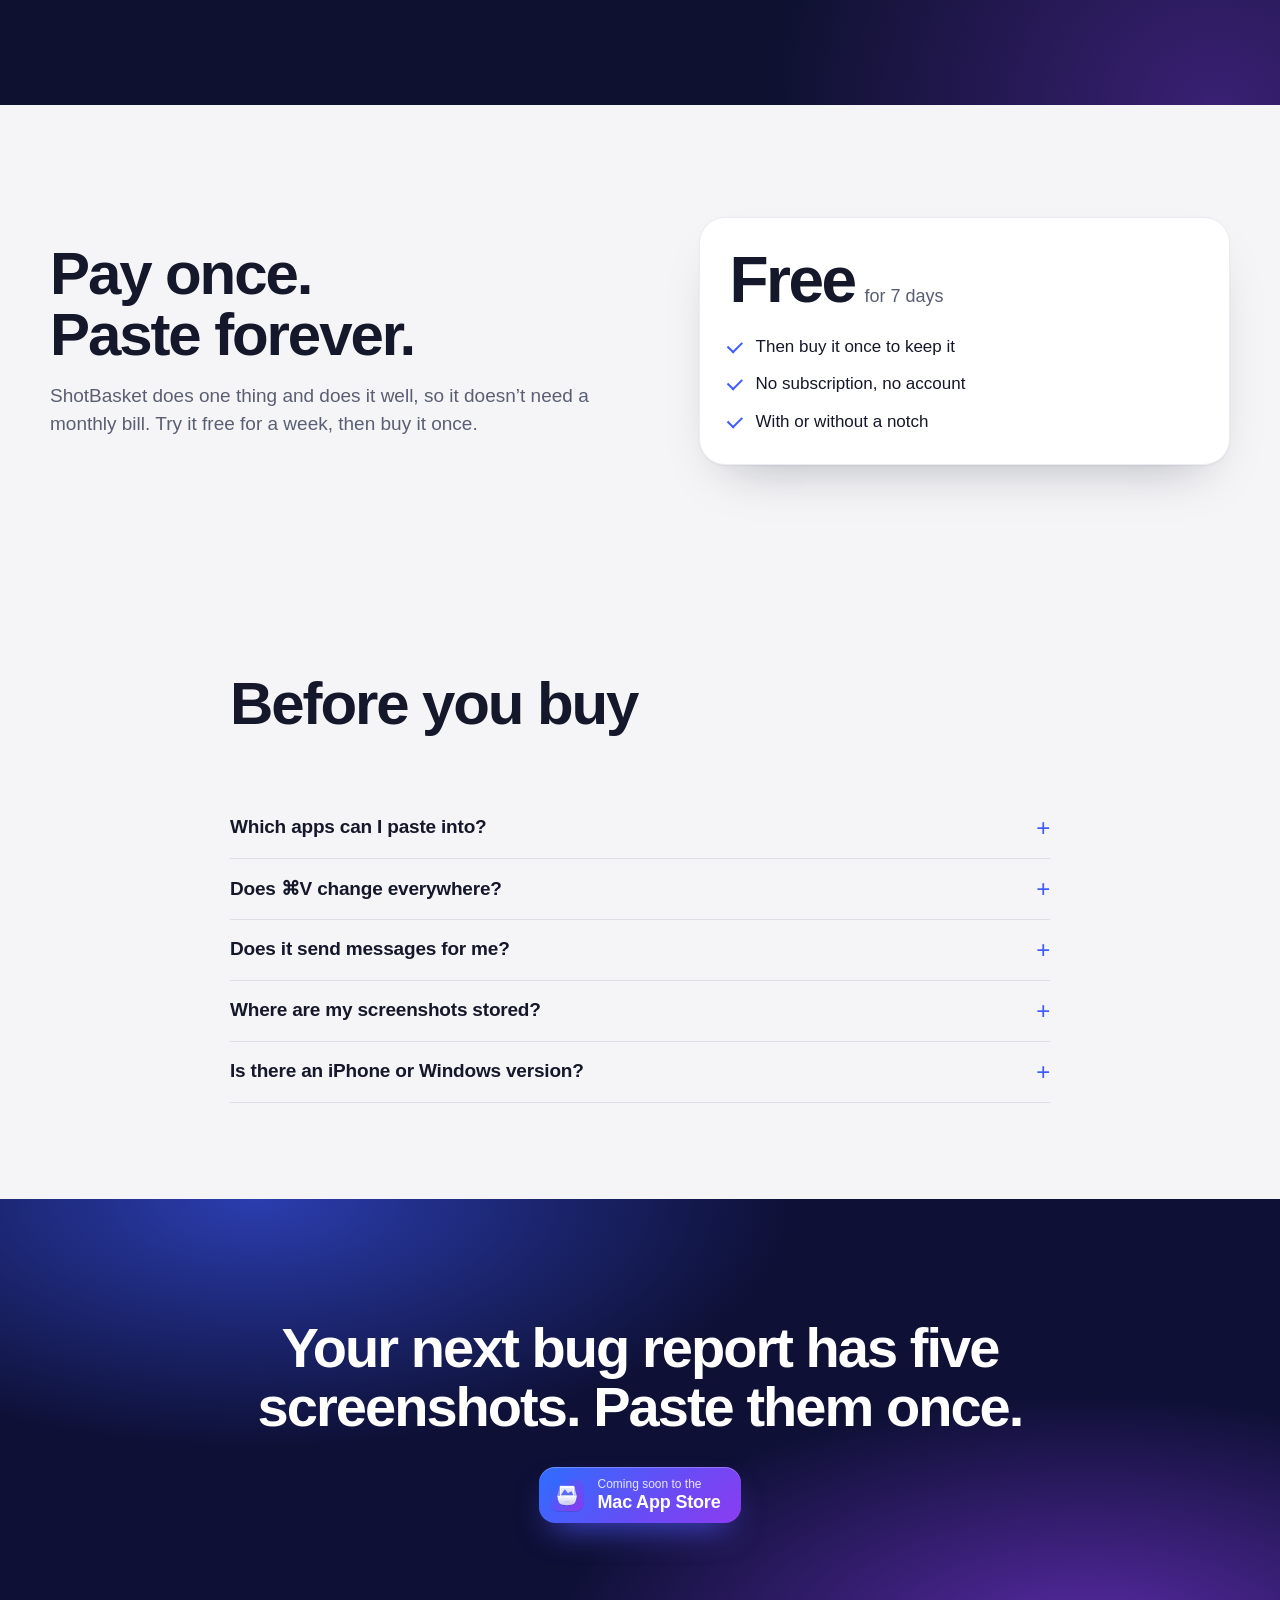
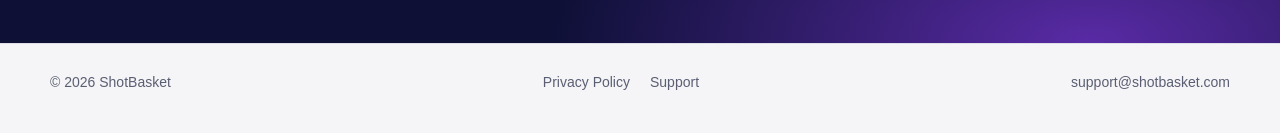
==== commit 4f831b86: "Publish website from 10352da" ====
--- a/index.html
+++ b/index.html
@@ -14,8 +14,8 @@
 <meta name="twitter:card" content="summary_large_image">
 <link rel="icon" href="assets/favicon.png">
 <link rel="apple-touch-icon" href="assets/apple-touch-icon.png">
-<link rel="stylesheet" href="assets/site.css?v=04215a5968">
-<link rel="stylesheet" href="assets/race.css?v=04215a5968">
+<link rel="stylesheet" href="assets/site.css?v=f4a1b5fc33">
+<link rel="stylesheet" href="assets/race.css?v=f4a1b5fc33">
 </head>
 <body class="home">
 <a class="skip" href="#main">Skip to content</a>
@@ -44,7 +44,7 @@
         <div class="desk" aria-hidden="true">
           <div class="mbar"><b data-app>Onboarding v3</b><span class="tray"><span>9:41</span></span></div>
           <div class="win src front"><div class="tb"><i></i><i></i><i></i><span>Onboarding v3</span></div><div class="screens"><div class="scr s1 cur"><b>Welcome aboard</b><i class="art"></i><span class="ln"></span><span class="ln short"></span><span class="btn">Get started</span><span class="pips"><i class="on"></i><i></i><i></i><i></i><i></i></span></div><div class="scr s2"><b>Pick a plan</b><span class="plans"><i></i><i></i><i></i></span><span class="btn">Continue</span><span class="pips"><i></i><i class="on"></i><i></i><i></i><i></i></span></div><div class="scr s3"><b>Invite your team</b><span class="avs"><i></i><i></i><i></i><i></i></span><span class="field"></span><span class="ln short"></span><span class="btn">Send invites</span><span class="pips"><i></i><i></i><i class="on"></i><i></i><i></i></span></div><div class="scr s4"><b>Connect your tools</b><span class="apps"><i></i><i></i><i></i><i></i><i></i><i></i></span><span class="btn">Next</span><span class="pips"><i></i><i></i><i></i><i class="on"></i><i></i></span></div><div class="scr s5"><b>You’re all set</b><i class="ok"></i><span class="ln"></span><span class="btn">Open dashboard</span><span class="pips"><i></i><i></i><i></i><i></i><i class="on"></i></span></div></div><span class="sel"></span></div>
-          <div class="win chat"><div class="tb"><i></i><i></i><i></i><span>Launch crew</span></div><p class="bub">Standup in two minutes 😬 What does the new onboarding look like?</p><div class="comp"><div class="atts"></div><span class="ph">Message</span></div></div>
+          <div class="win chat"><div class="tb"><i></i><i></i><i></i><span>Launch crew</span></div><div class="msgs"><div class="msg"><b class="who">Elif Ç.</b><p class="bub">Standup in two minutes 😬 What does the new onboarding look like?</p></div><div class="msg"><b class="who">Tutku Y. M.</b><p class="bub">Send all five screens, I’ll put them in the deck 🙏</p></div></div><div class="comp"><div class="atts"></div><span class="ph">Message</span></div></div>
           <div class="switcher" aria-hidden="true"><i class="ic ic-src"></i><i class="ic ic-chat"></i></div>
           <div class="keys" aria-hidden="true"></div>
           <div class="party" aria-hidden="true"></div>
@@ -56,7 +56,7 @@
         <div class="desk" aria-hidden="true">
           <div class="mbar"><b data-app>Onboarding v3</b><span class="tray"><span class="bk"><svg viewBox="0 0 24 24" aria-hidden="true"><path d="M3.5 8.5h17l-1.6 9.2a2.5 2.5 0 0 1-2.5 2.1H7.6a2.5 2.5 0 0 1-2.5-2.1z" fill="currentColor"/><path d="M6.5 8.5c0-2.6 2.5-4.5 5.5-4.5s5.5 1.9 5.5 4.5" fill="none" stroke="currentColor" stroke-width="1.8"/></svg><i>0</i></span><span>9:41</span></span></div>
           <div class="win src front"><div class="tb"><i></i><i></i><i></i><span>Onboarding v3</span></div><div class="screens"><div class="scr s1 cur"><b>Welcome aboard</b><i class="art"></i><span class="ln"></span><span class="ln short"></span><span class="btn">Get started</span><span class="pips"><i class="on"></i><i></i><i></i><i></i><i></i></span></div><div class="scr s2"><b>Pick a plan</b><span class="plans"><i></i><i></i><i></i></span><span class="btn">Continue</span><span class="pips"><i></i><i class="on"></i><i></i><i></i><i></i></span></div><div class="scr s3"><b>Invite your team</b><span class="avs"><i></i><i></i><i></i><i></i></span><span class="field"></span><span class="ln short"></span><span class="btn">Send invites</span><span class="pips"><i></i><i></i><i class="on"></i><i></i><i></i></span></div><div class="scr s4"><b>Connect your tools</b><span class="apps"><i></i><i></i><i></i><i></i><i></i><i></i></span><span class="btn">Next</span><span class="pips"><i></i><i></i><i></i><i class="on"></i><i></i></span></div><div class="scr s5"><b>You’re all set</b><i class="ok"></i><span class="ln"></span><span class="btn">Open dashboard</span><span class="pips"><i></i><i></i><i></i><i></i><i class="on"></i></span></div></div><span class="sel"></span></div>
-          <div class="win chat"><div class="tb"><i></i><i></i><i></i><span>Launch crew</span></div><p class="bub">Standup in two minutes 😬 What does the new onboarding look like?</p><div class="comp"><div class="atts"></div><span class="ph">Message</span></div></div>
+          <div class="win chat"><div class="tb"><i></i><i></i><i></i><span>Launch crew</span></div><div class="msgs"><div class="msg"><b class="who">Elif Ç.</b><p class="bub">Standup in two minutes 😬 What does the new onboarding look like?</p></div><div class="msg"><b class="who">Tutku Y. M.</b><p class="bub">Send all five screens, I’ll put them in the deck 🙏</p></div></div><div class="comp"><div class="atts"></div><span class="ph">Message</span></div></div>
           <div class="switcher" aria-hidden="true"><i class="ic ic-src"></i><i class="ic ic-chat"></i></div>
           <div class="keys" aria-hidden="true"></div>
           <div class="party" aria-hidden="true"></div>
@@ -153,7 +153,7 @@
     <a href="mailto:support@shotbasket.com">support@shotbasket.com</a>
   </div>
 </footer>
-<script src="assets/site.js?v=04215a5968"></script>
+<script src="assets/site.js?v=f4a1b5fc33"></script>
 <!-- Cloudflare Web Analytics: cookieless visit counts for shotbasket.com only (the app makes no network connections). --><script type='module' src='https://static.cloudflareinsights.com/beacon.min.js' data-cf-beacon='{"token": "ce210151caec4ec6bde73e7bf7ab0411"}'></script>
 </body>
 </html>
--- a/assets/race.css
+++ b/assets/race.css
@@ -62,7 +62,9 @@
 @keyframes snap { 0% { background: rgba(255,255,255,.9); box-shadow: inset 0 0 0 .5cqw #3D5BFF; } 100% { background: rgba(255,255,255,0); box-shadow: inset 0 0 0 .5cqw rgba(61,91,255,0); } }
 
 /* Chat */
-.bub { position: absolute; left: 2cqw; top: 7cqw; max-width: 78%; background: #ECECF1; color: #1d1d1f; border-radius: 2cqw; padding: 1.2cqw 1.8cqw; font-size: 1.9cqw; line-height: 1.35; }
+.msgs { position: absolute; left: 2cqw; right: 2cqw; top: 6cqw; display: flex; flex-direction: column; gap: 1.4cqw; }
+.who { display: block; margin: 0 0 .5cqw .4cqw; font-size: 1.5cqw; font-weight: 700; color: #6e6e73; }
+.bub { margin: 0; width: fit-content; max-width: 78%; background: #ECECF1; color: #1d1d1f; border-radius: 2cqw; padding: 1.2cqw 1.8cqw; font-size: 1.9cqw; line-height: 1.35; }
 .comp { position: absolute; left: 1.6cqw; right: 1.6cqw; bottom: 1.6cqw; border: 1px solid #dedee6; border-radius: 1.8cqw; padding: 1.2cqw; }
 .atts { display: flex; gap: .9cqw; min-height: 5.6cqw; }
 .att { width: 7.4cqw; height: 5.6cqw; border-radius: .9cqw; box-shadow: 0 0 0 1px rgba(21,23,42,.12); animation: drop .32s cubic-bezier(.2,1.4,.4,1) both; }
